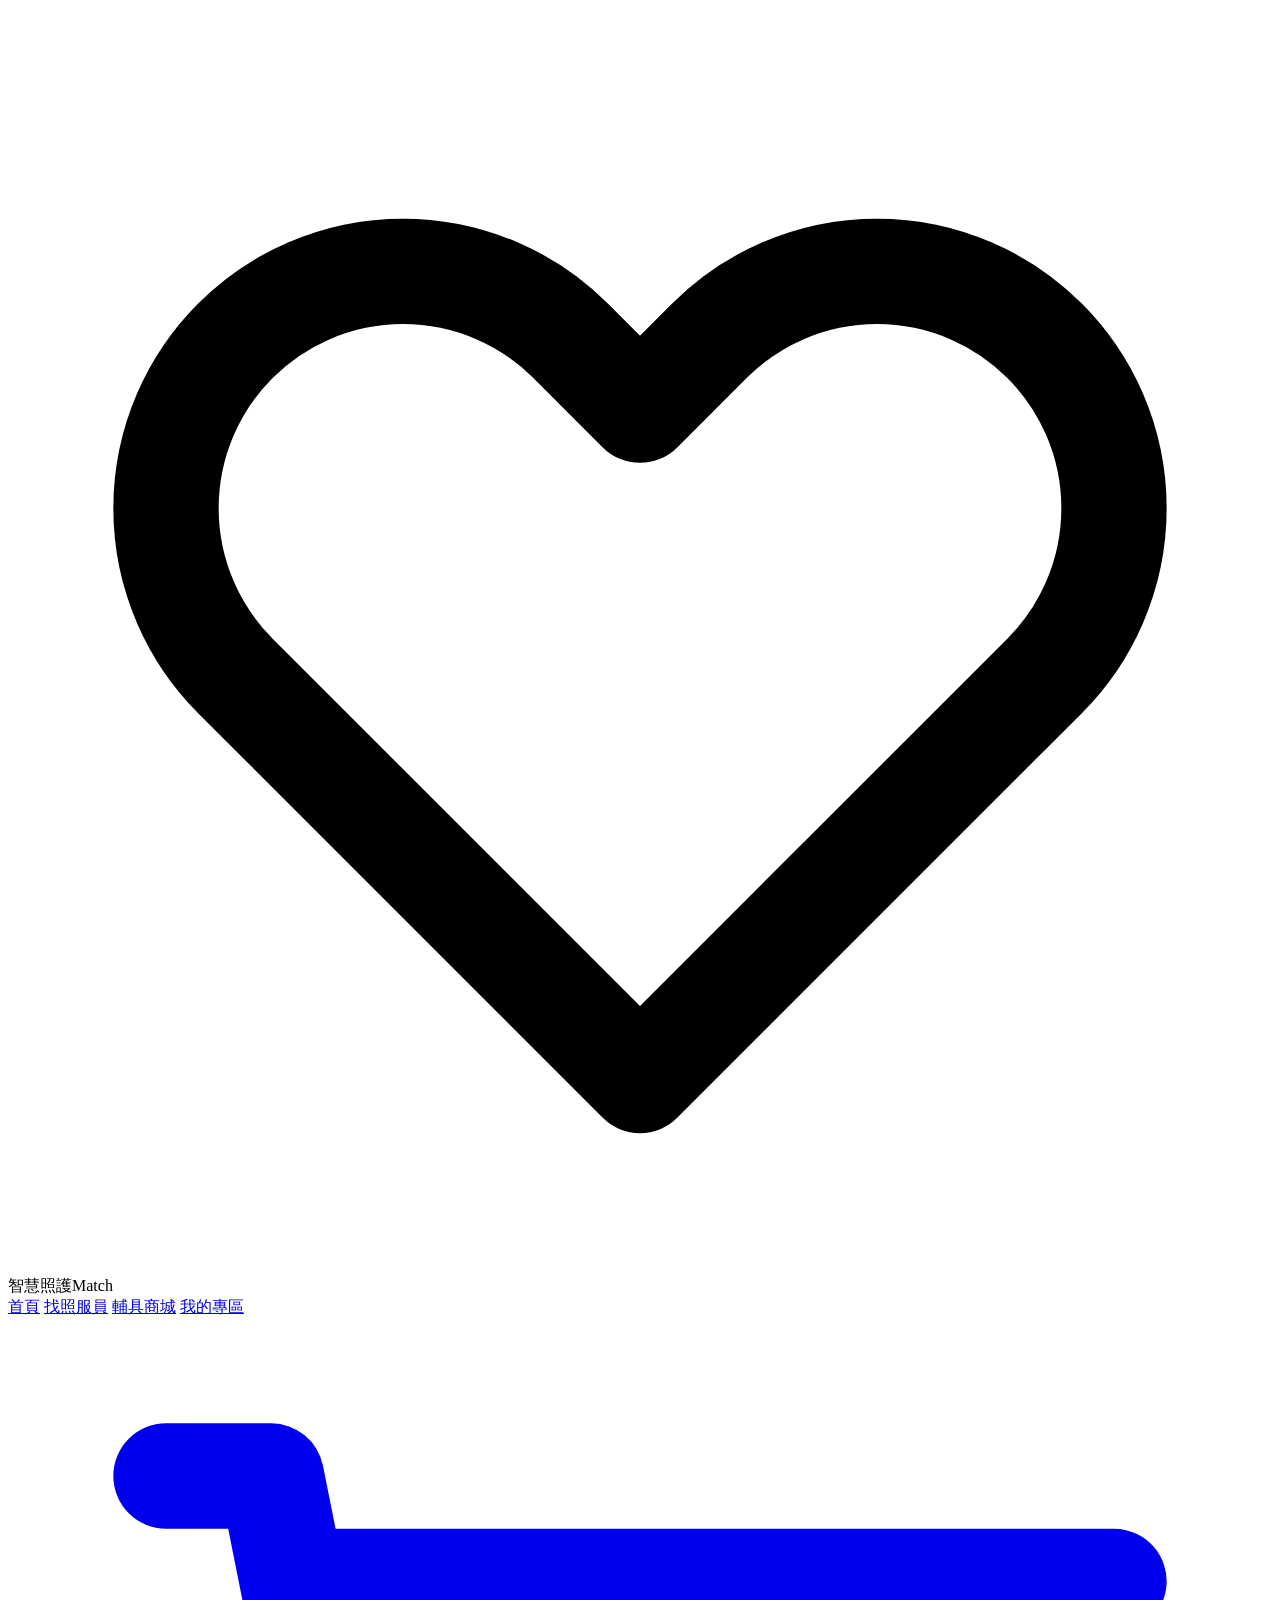
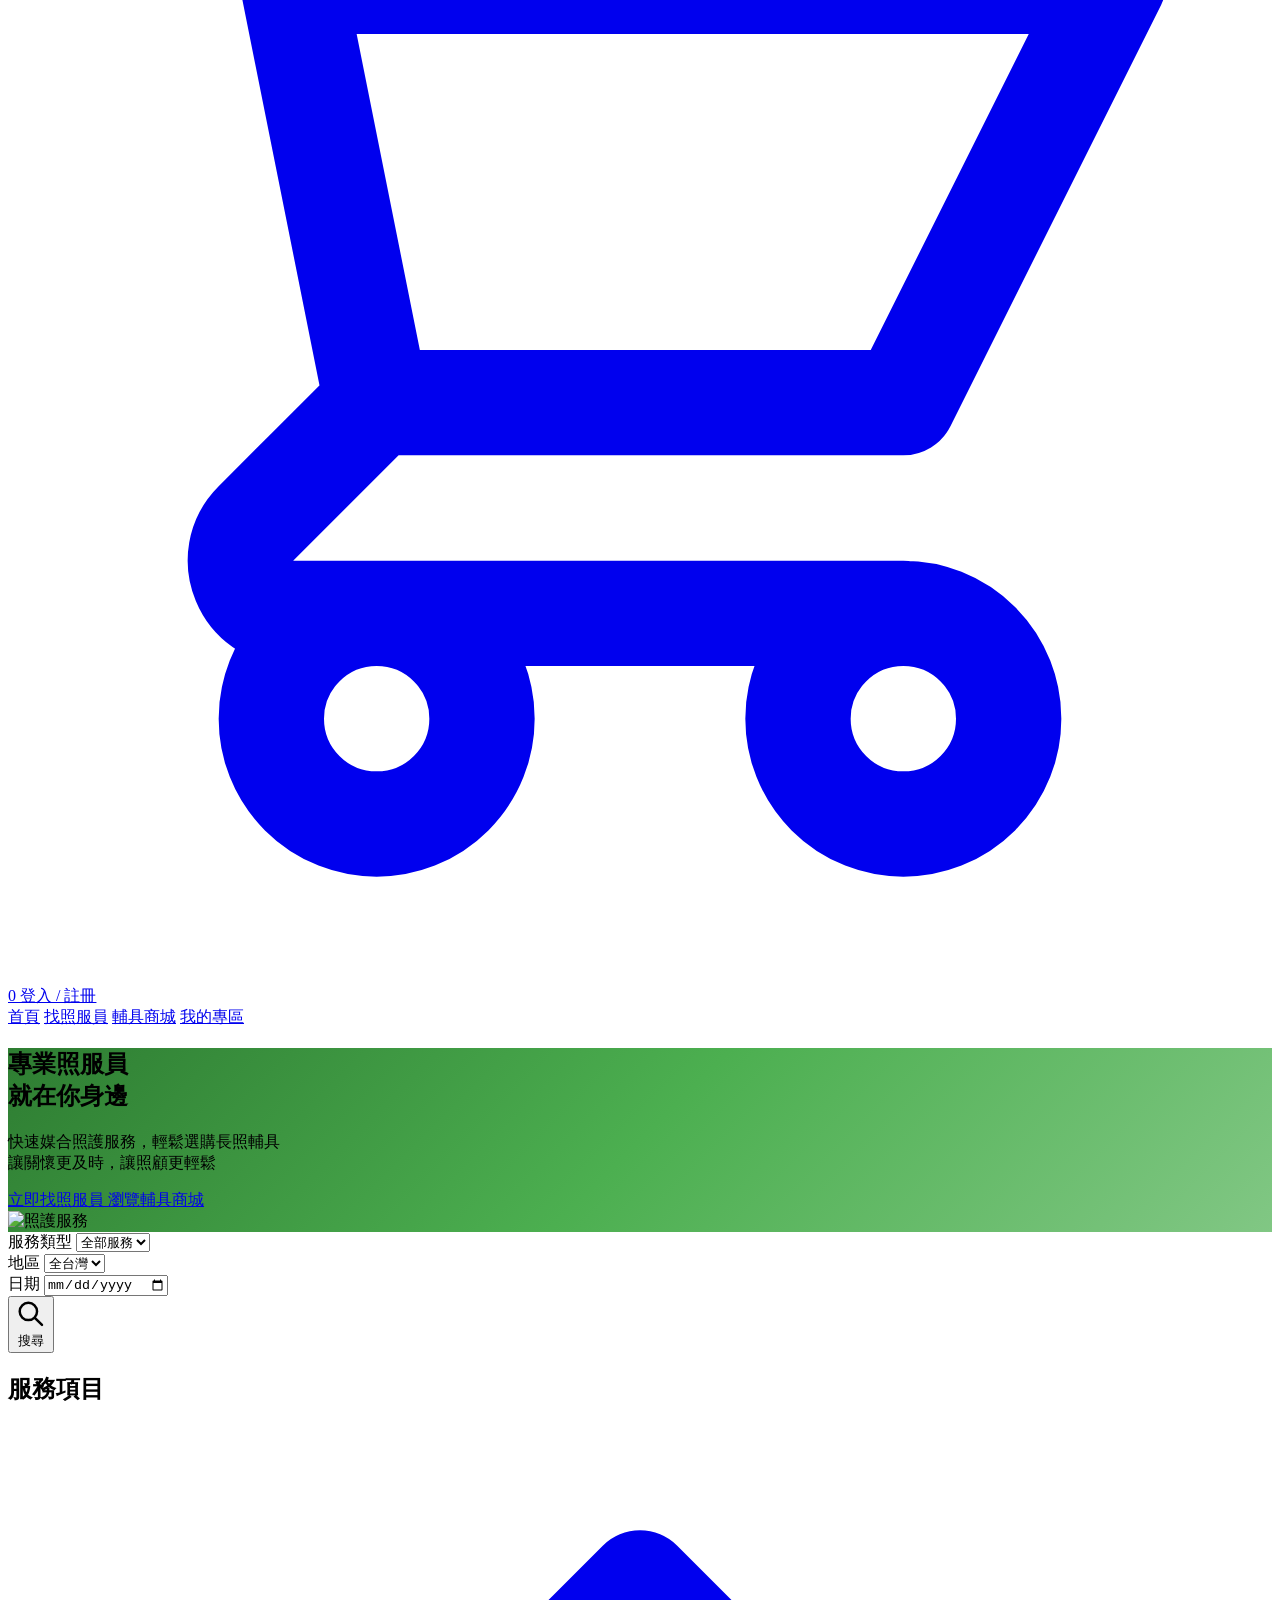
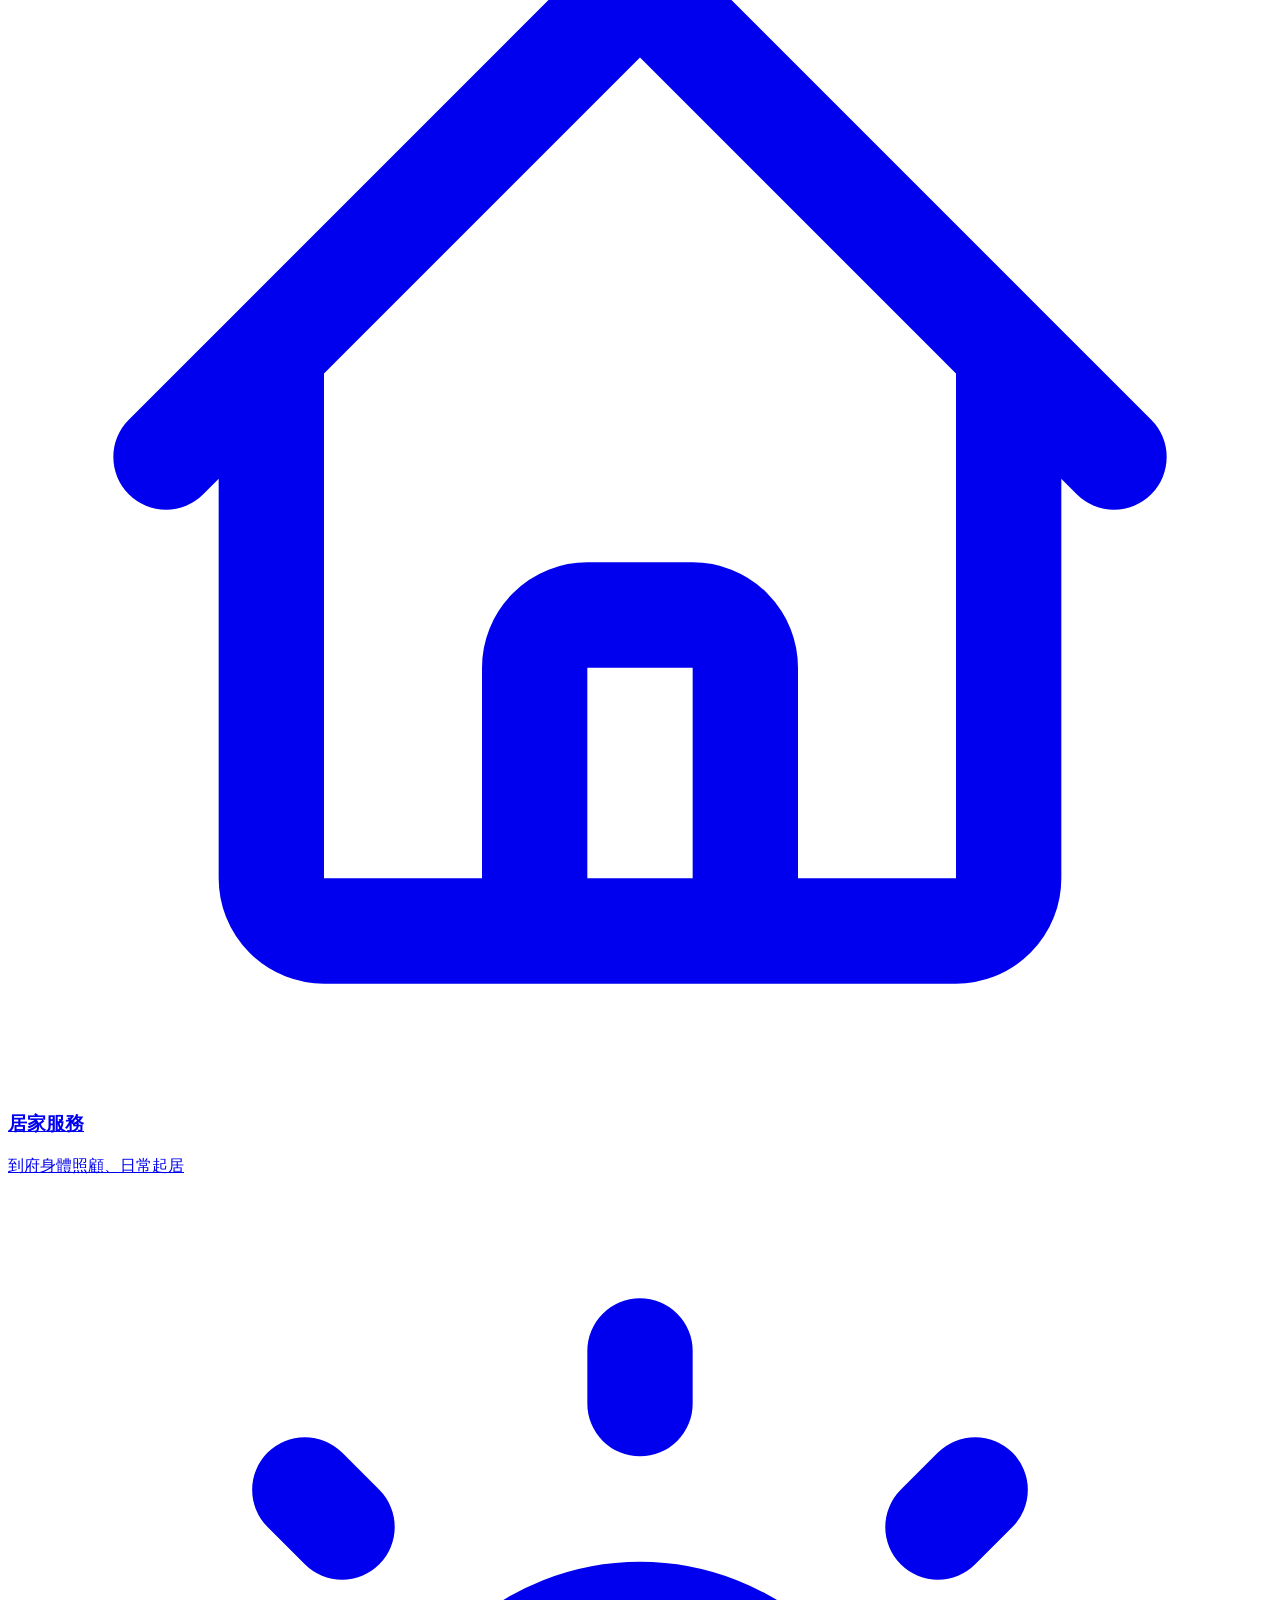
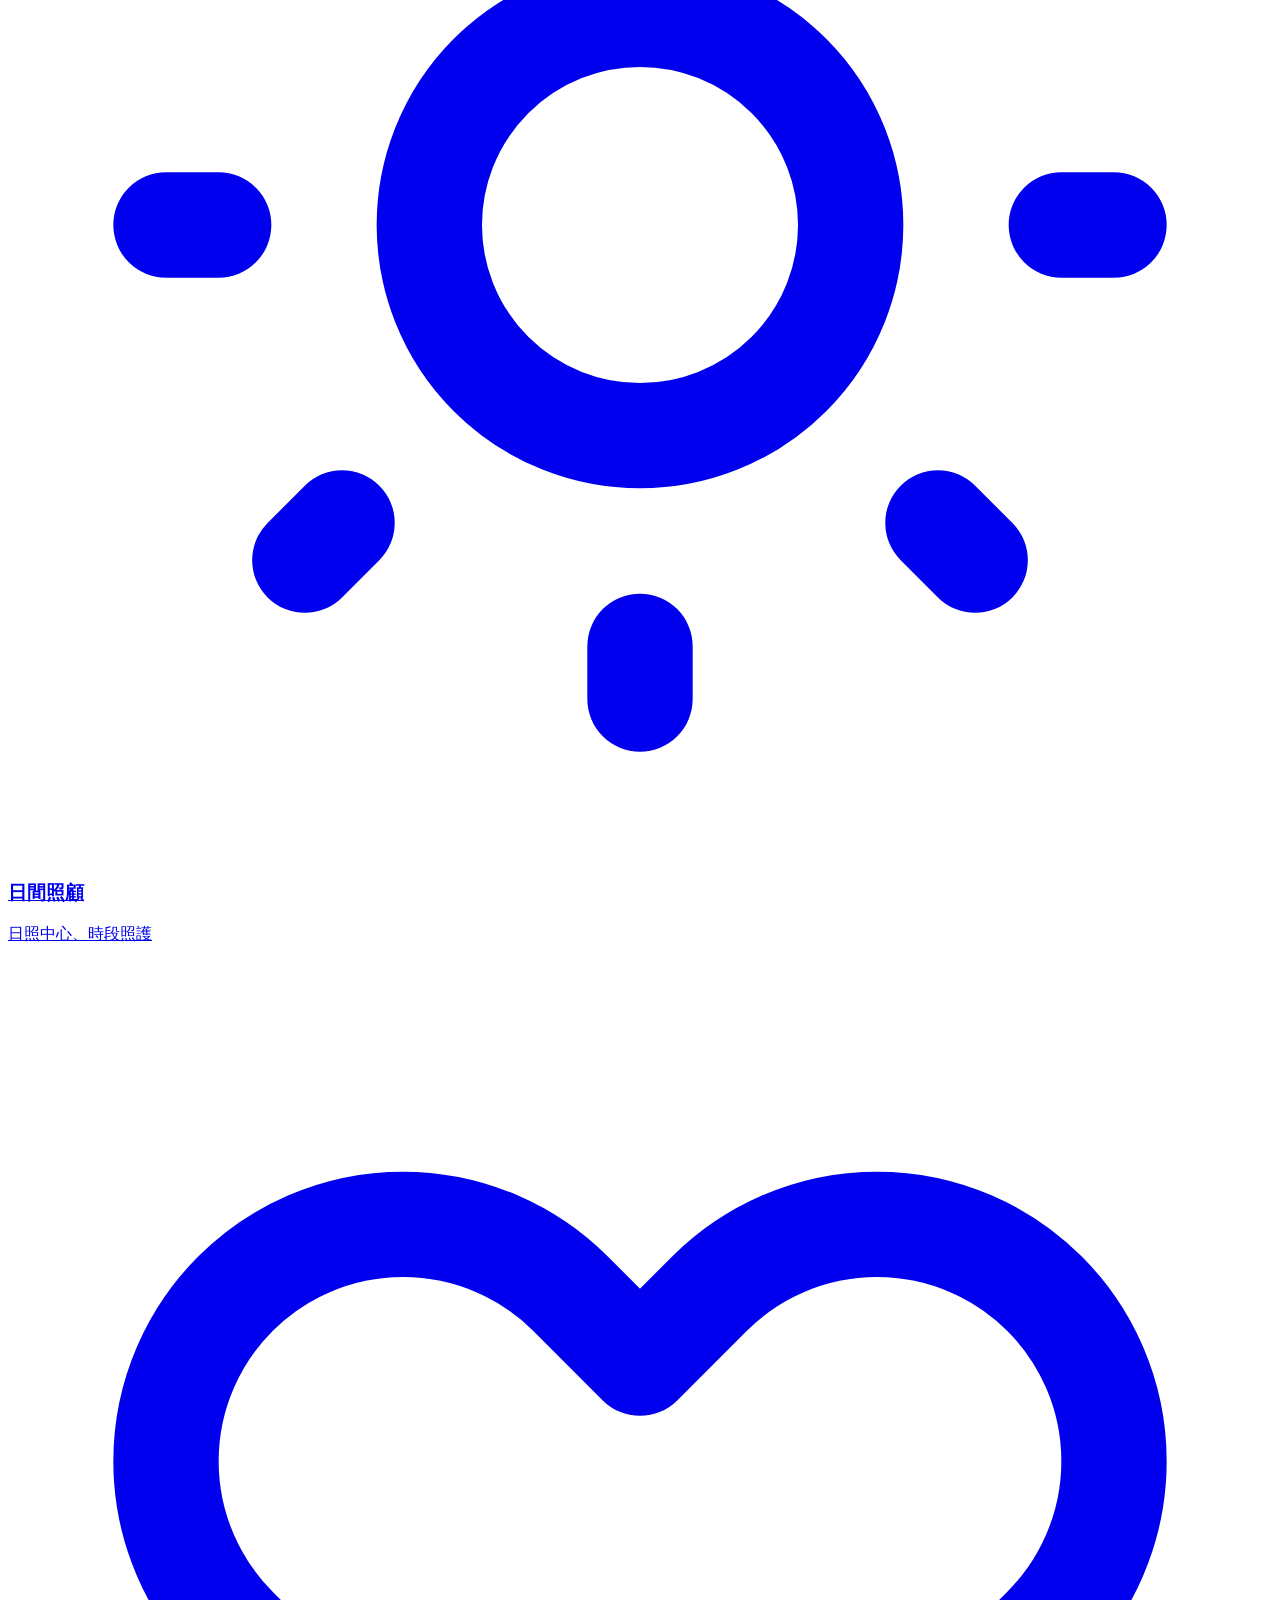
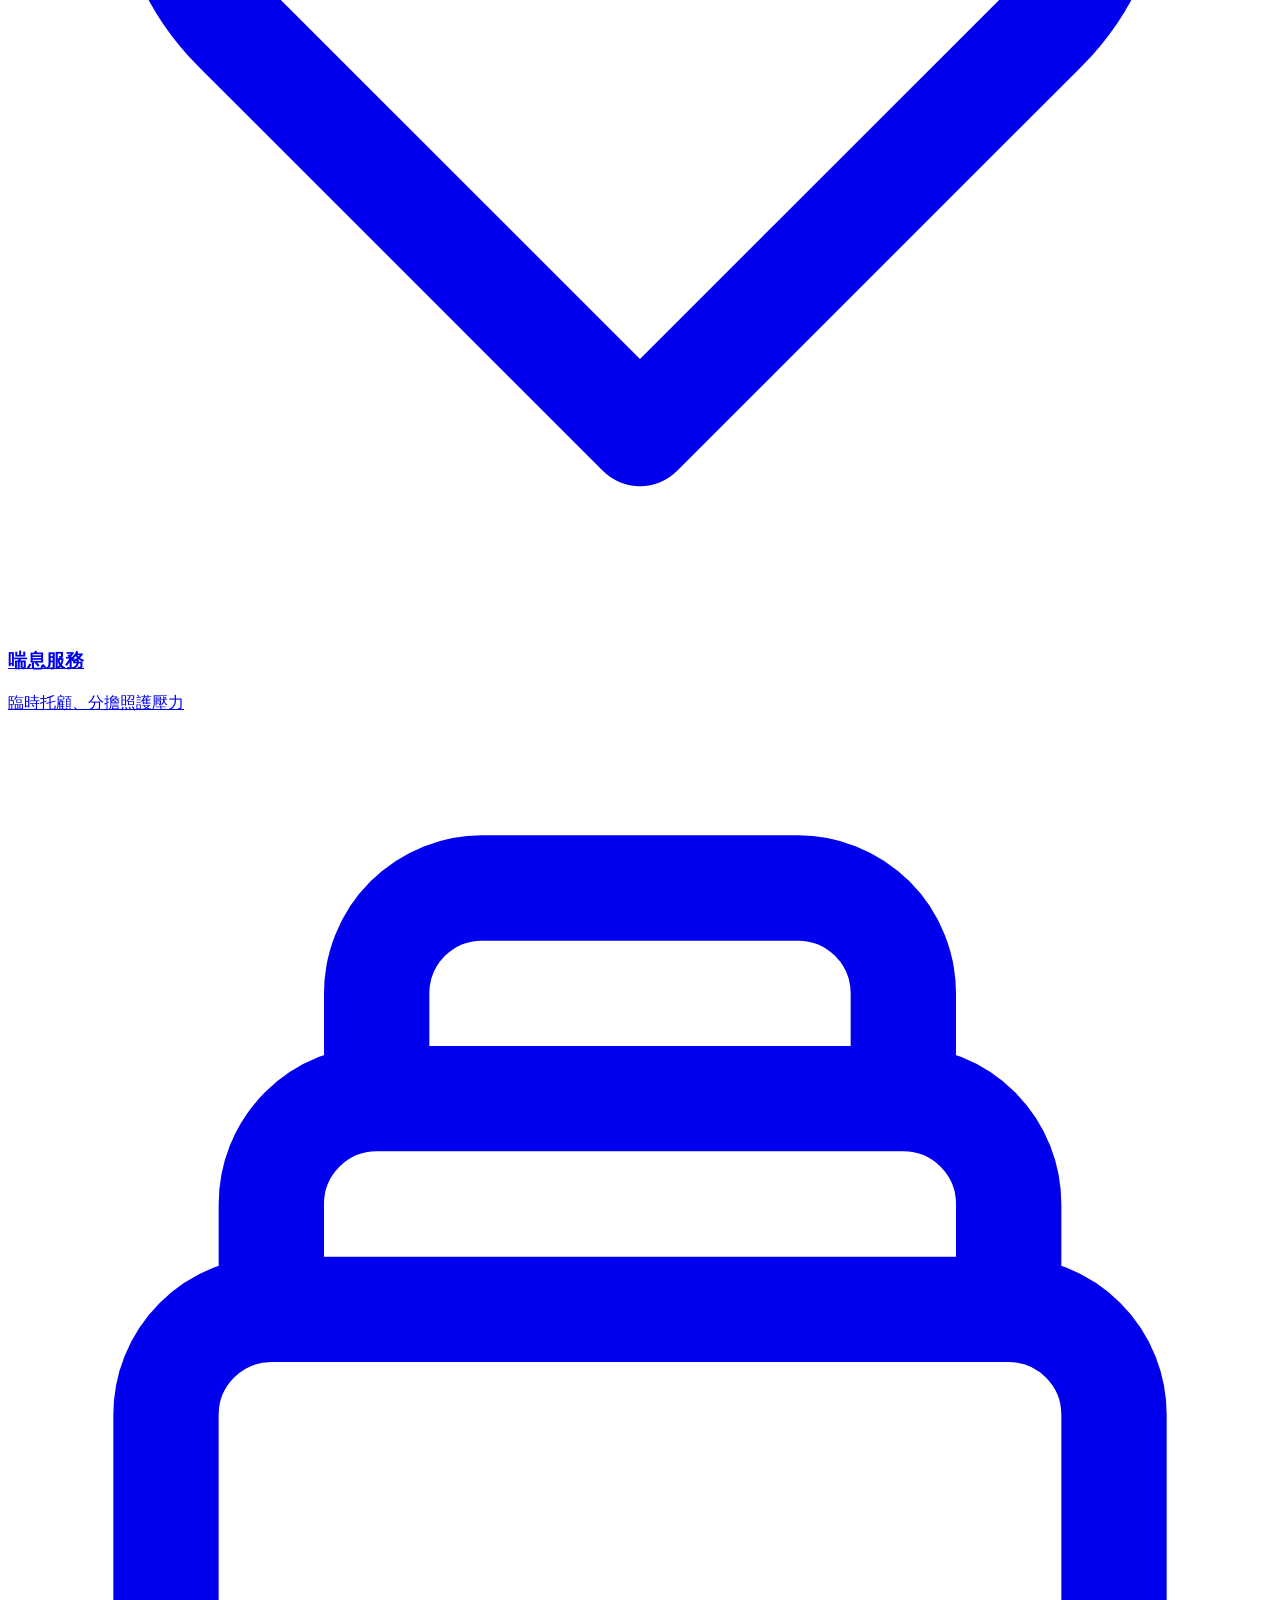
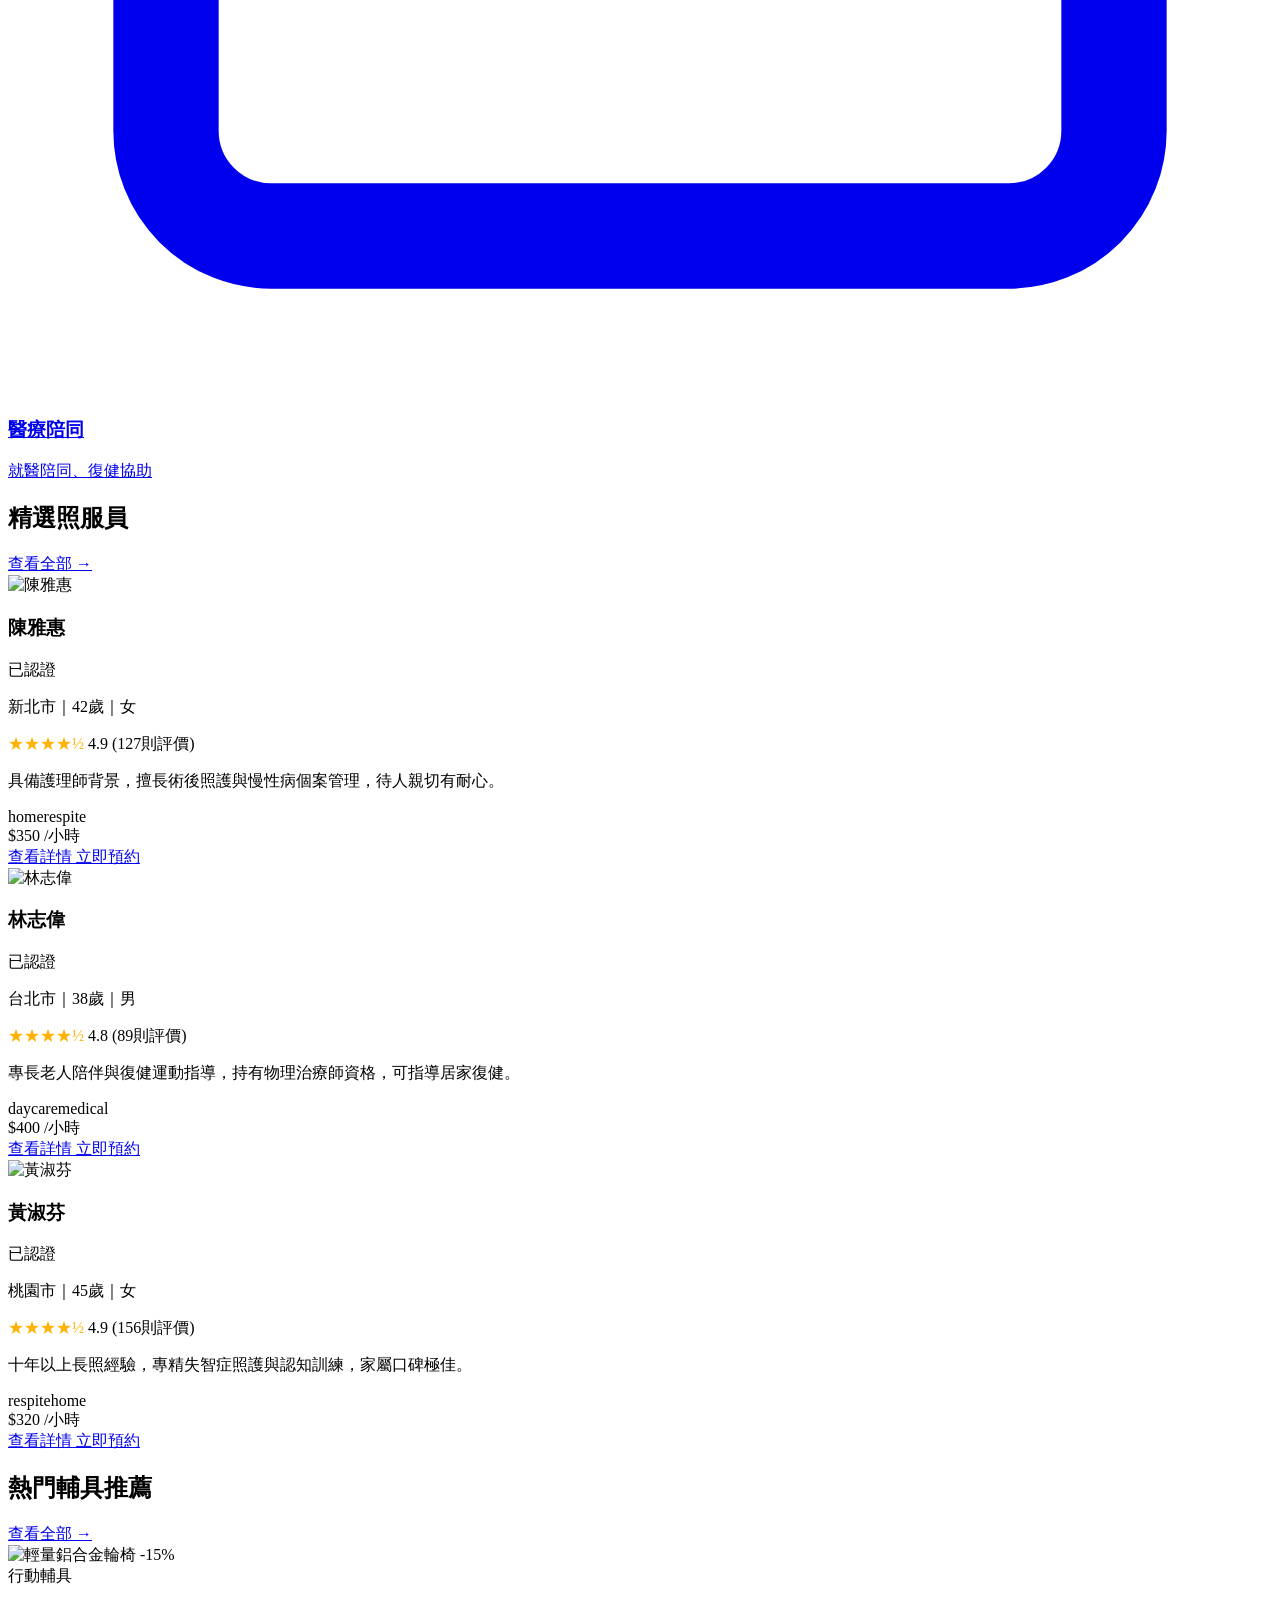
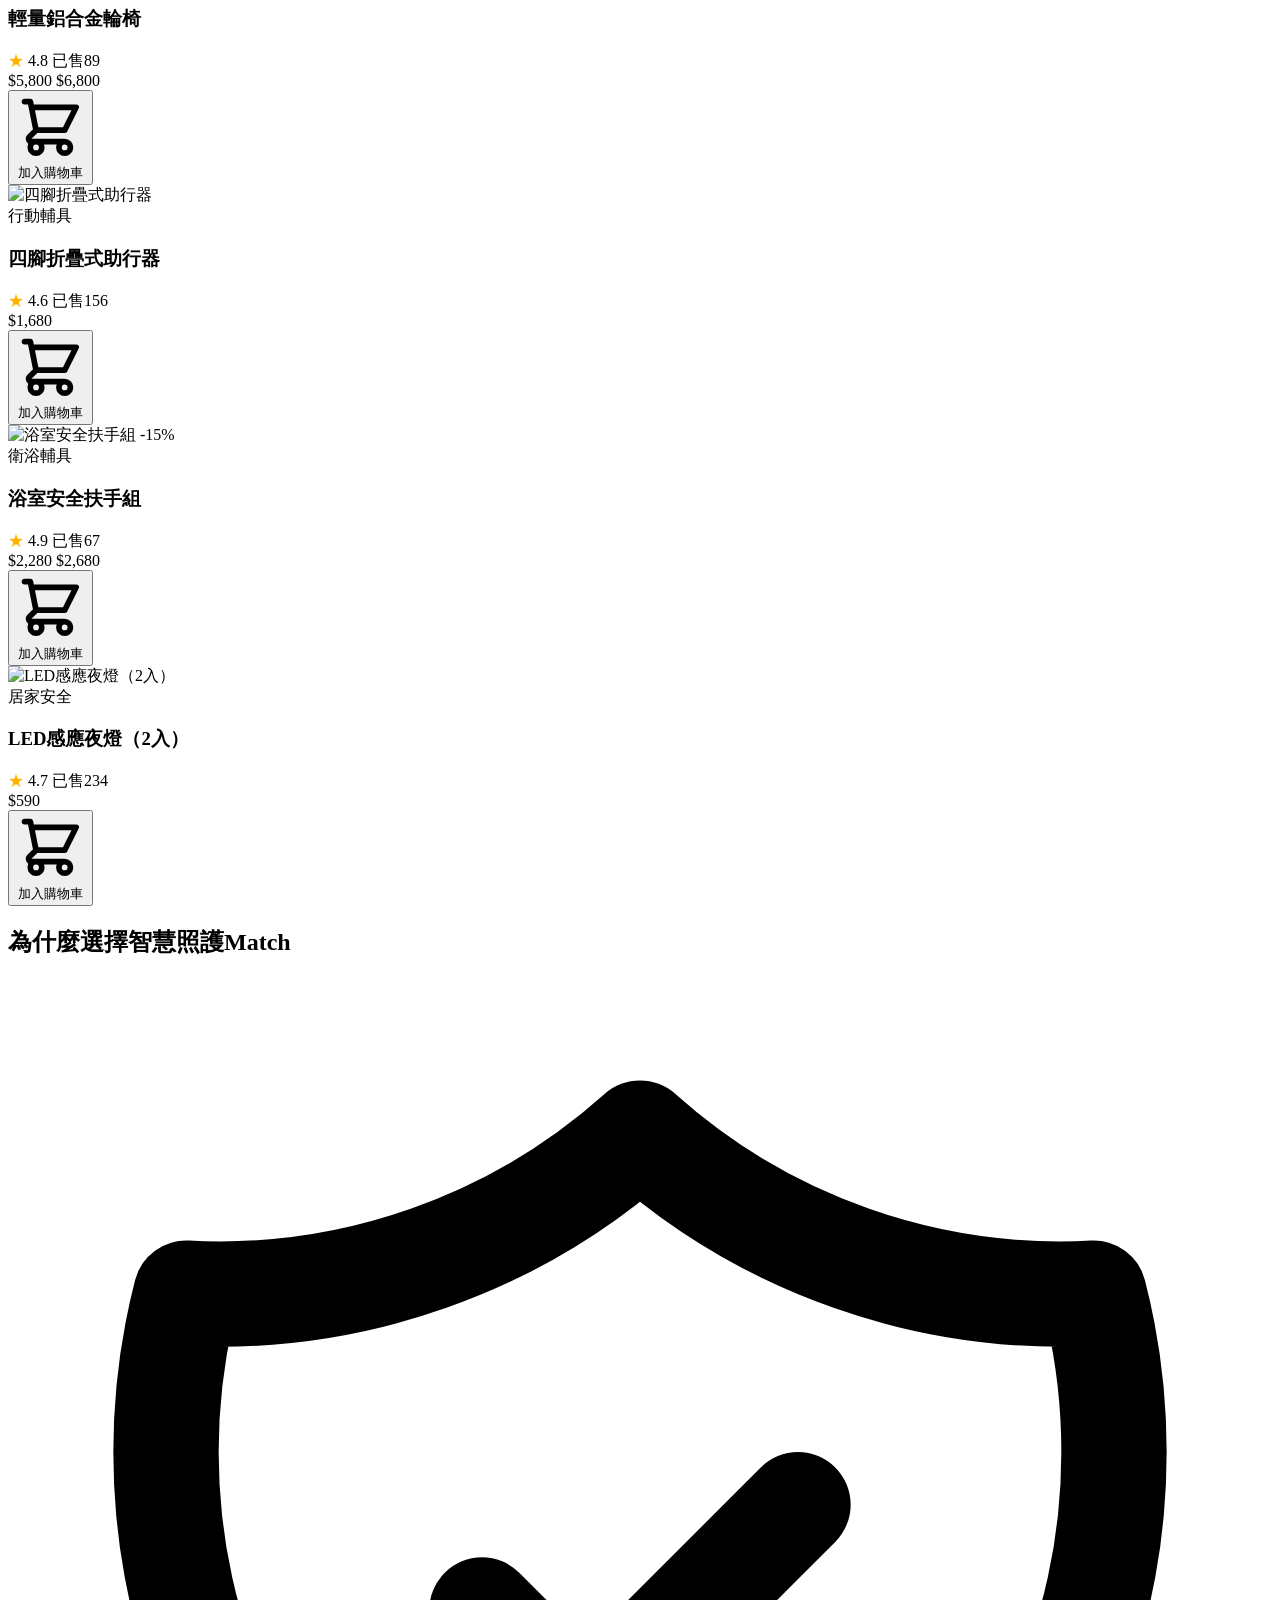
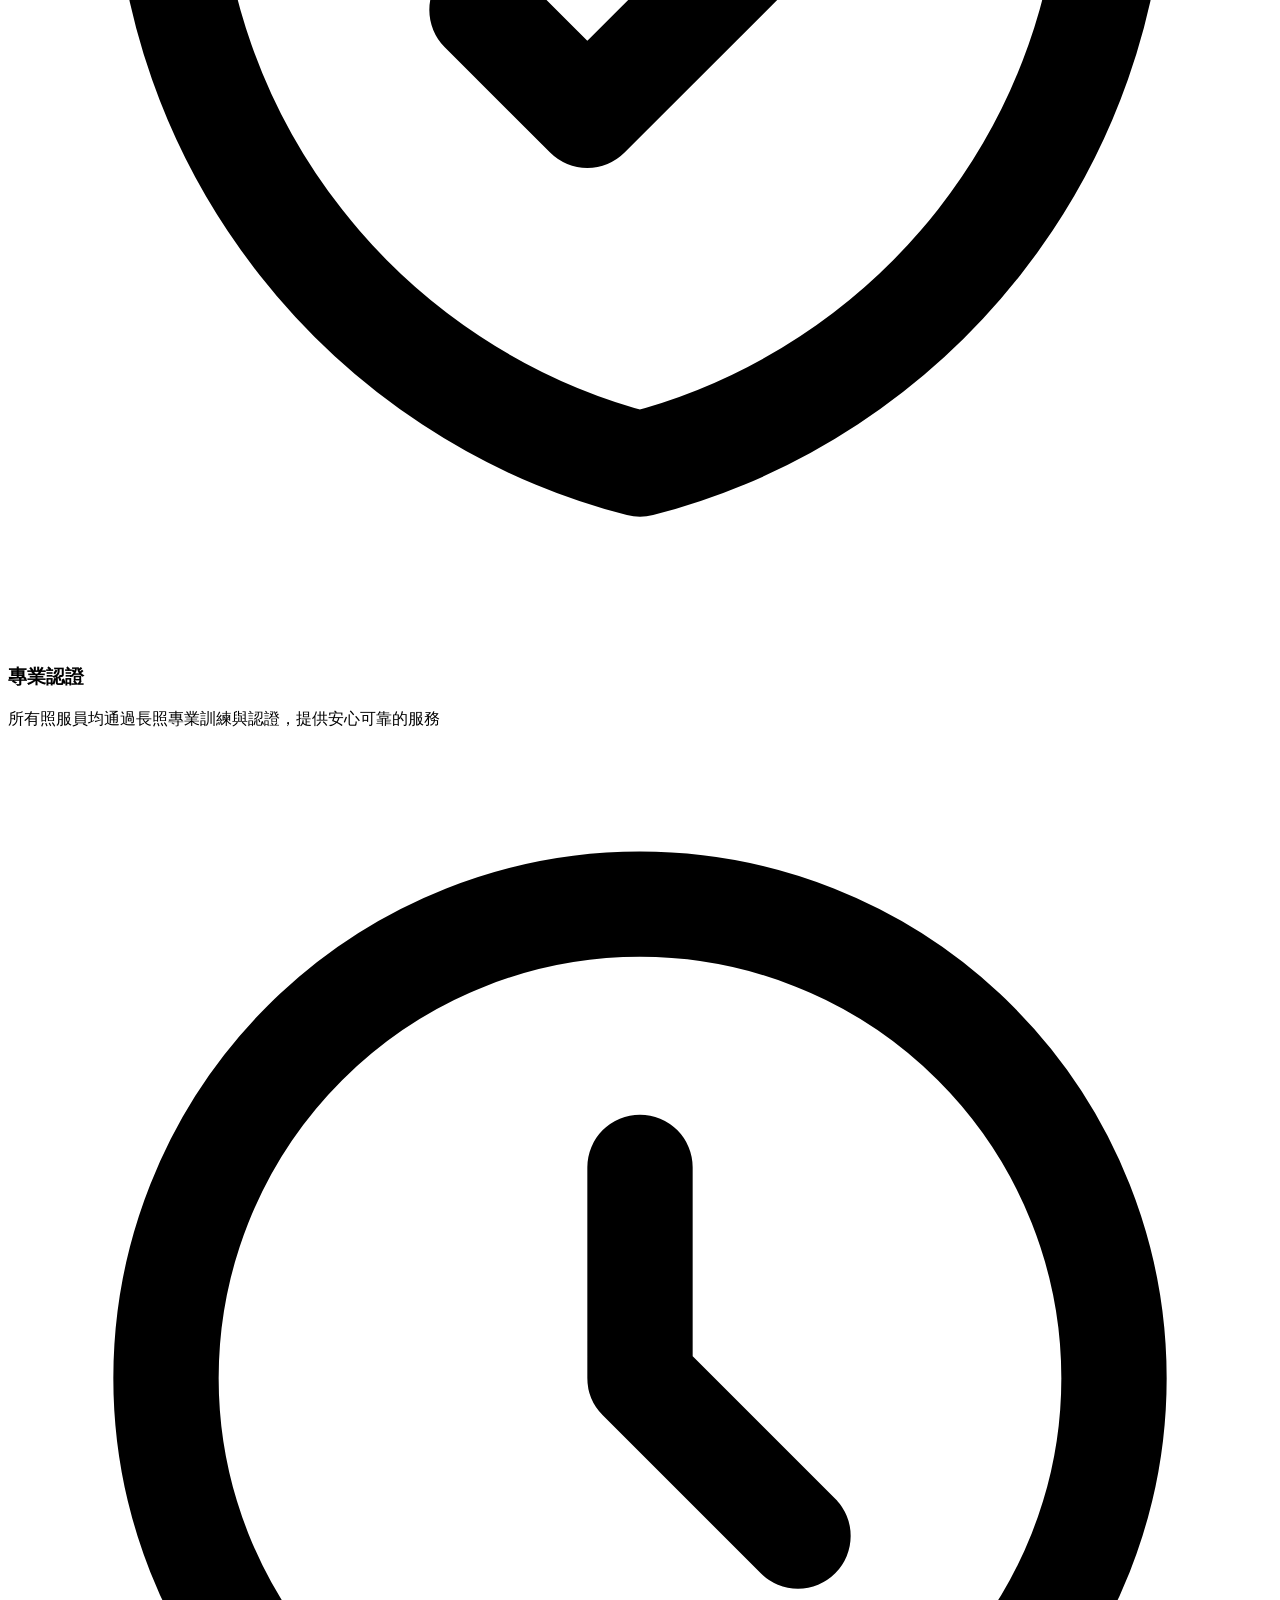
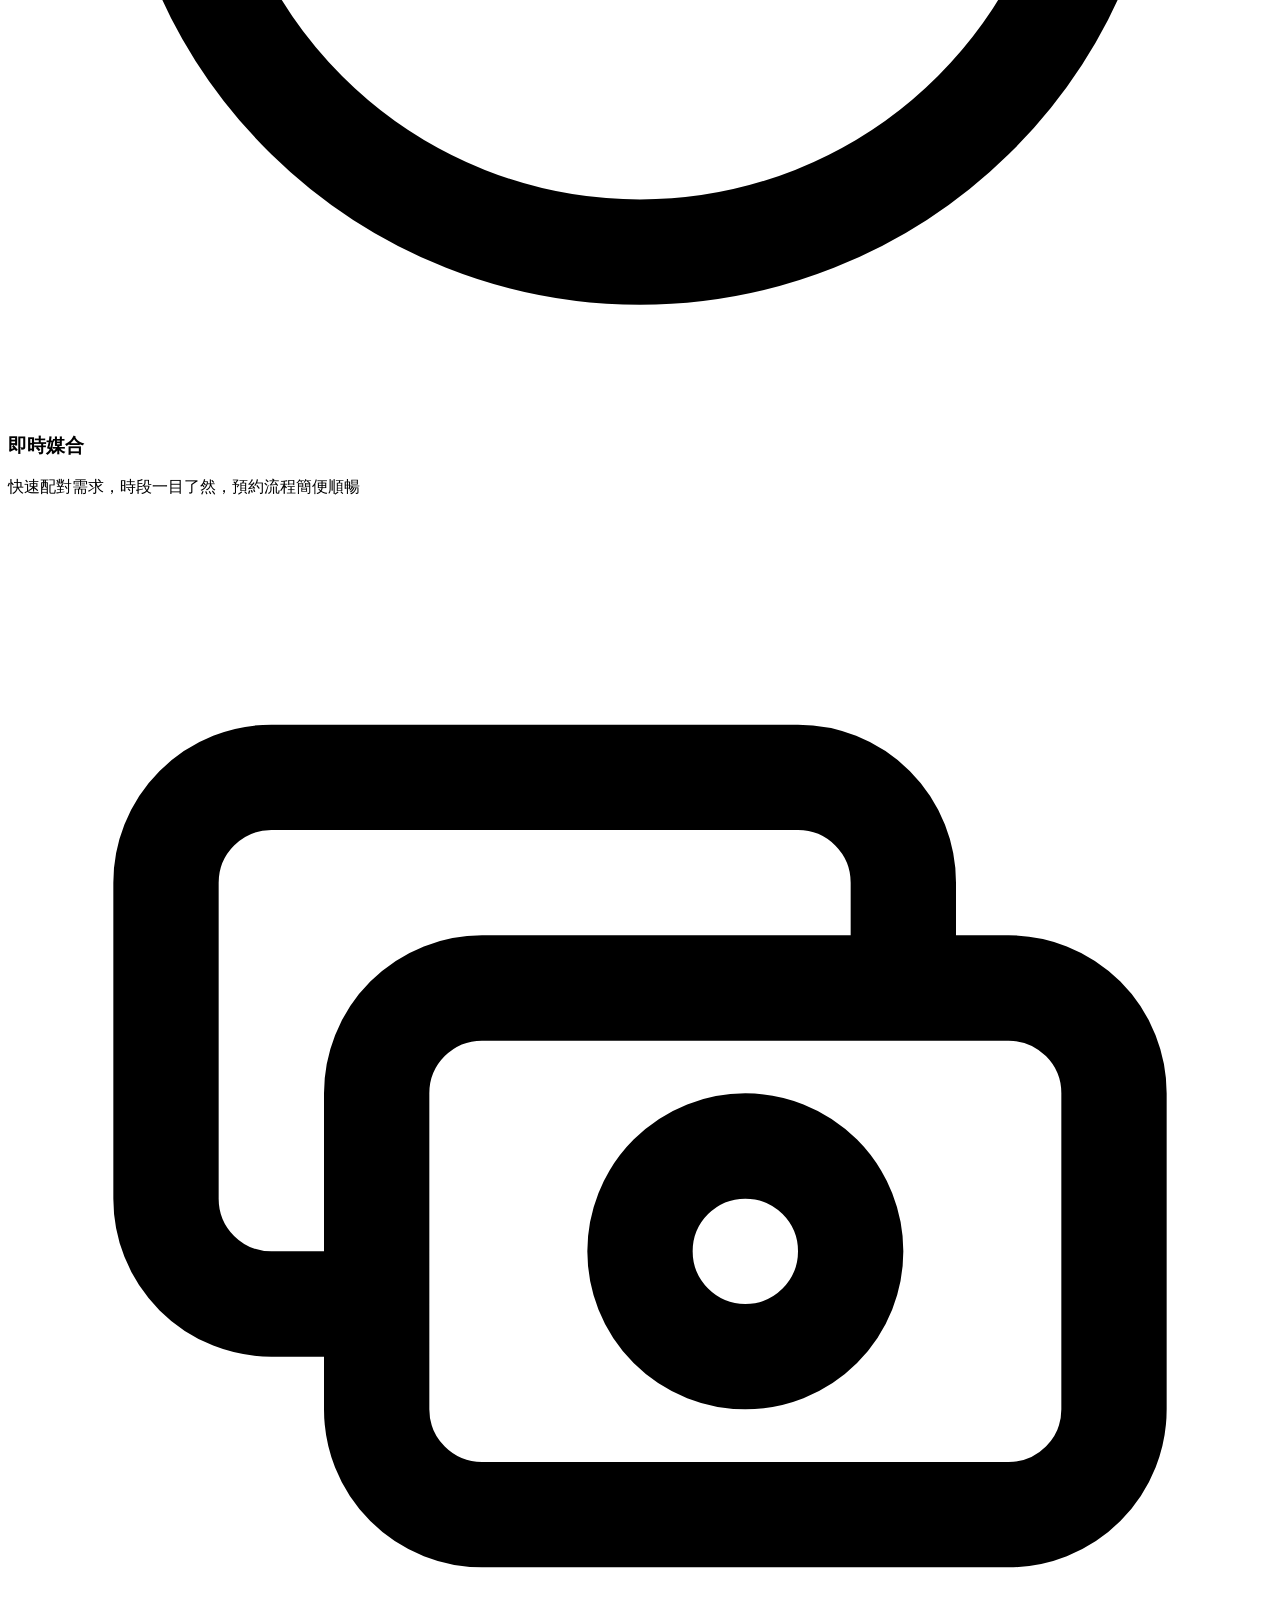
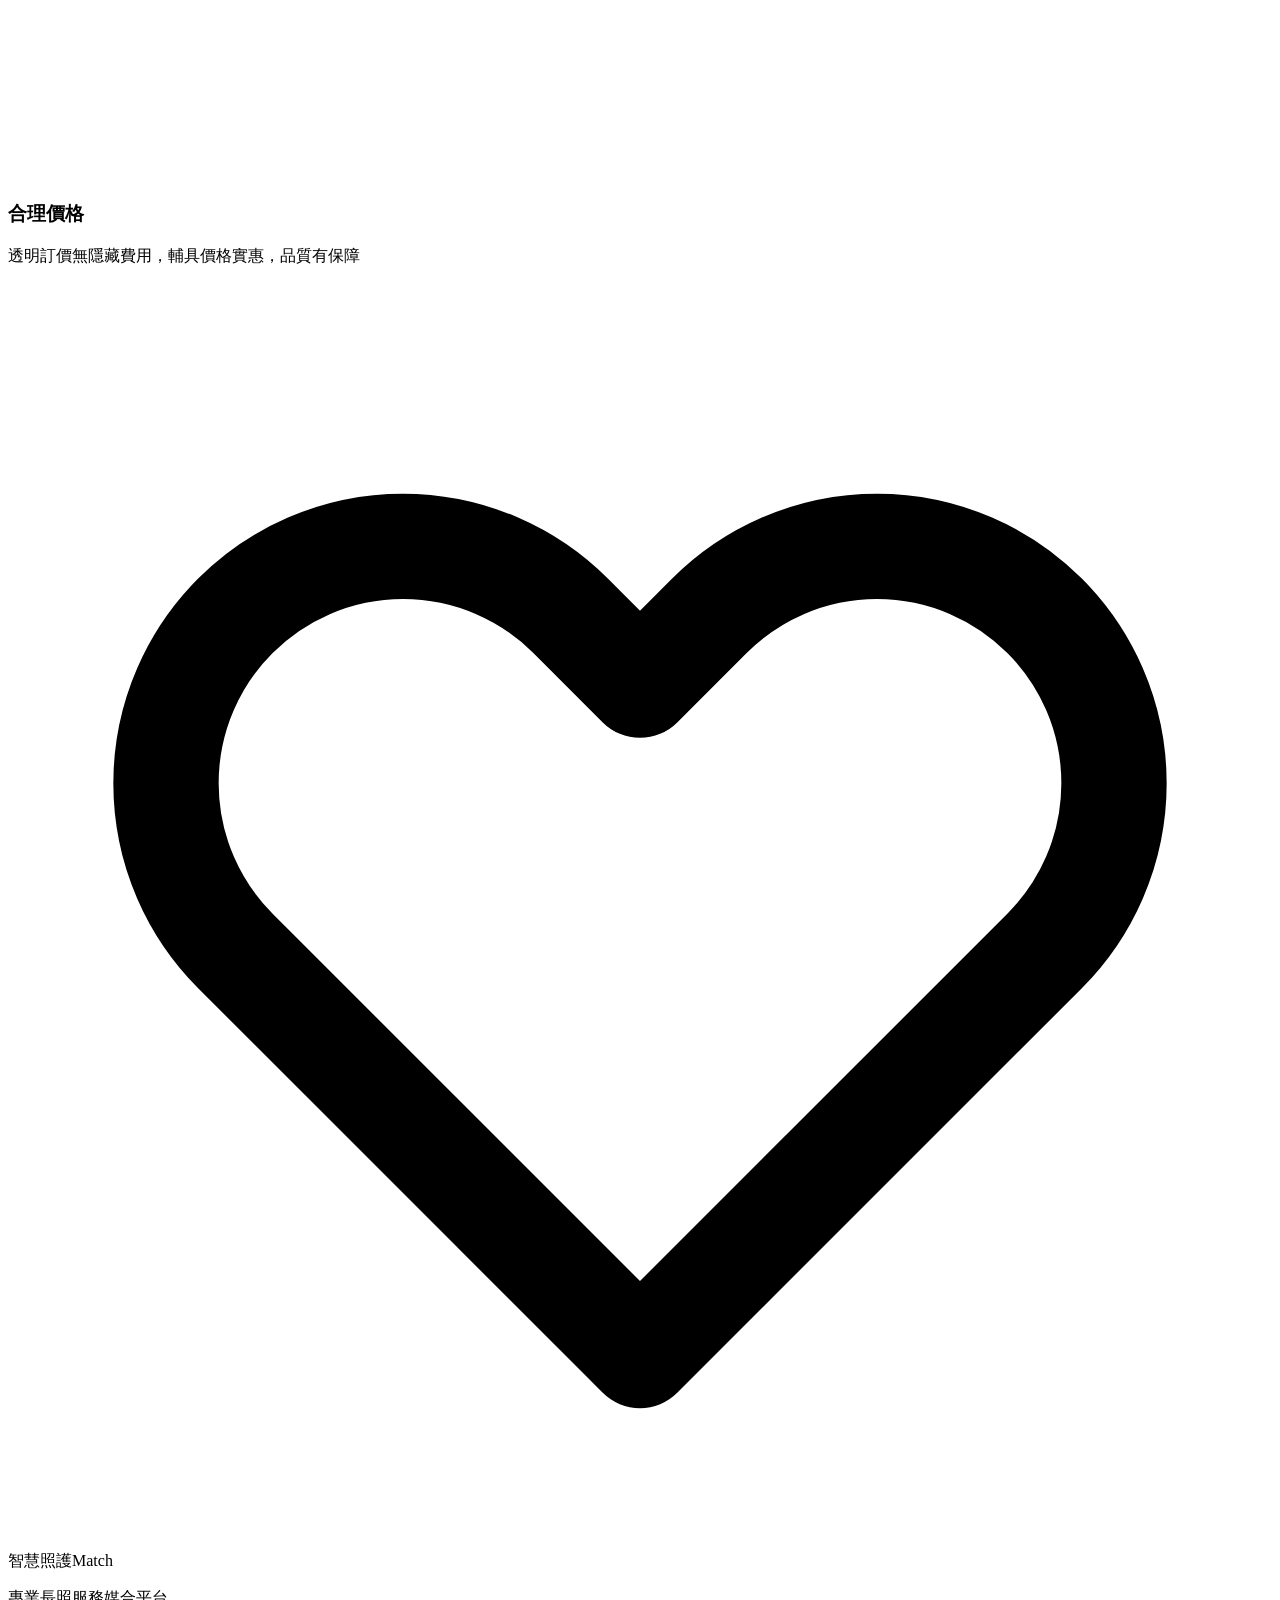
==== index.html @ b0f66fac "Initial commit: 智慧照護Match 長照服務媒合平台" ====
<!DOCTYPE html>
<html lang="zh-TW">
<head>
  <meta charset="UTF-8">
  <meta name="viewport" content="width=device-width, initial-scale=1.0">
  <title>智慧照護Match - 長照服務媒合平台</title>
  <script src="https://cdn.tailwindcss.com"></script>
  <link href="https://fonts.googleapis.com/css2?family=Noto+Sans+TC:wght@400;500;700&family=Roboto+Mono:wght@400;500&display=swap" rel="stylesheet">
  <link rel="stylesheet" href="https://unpkg.com/leaflet@1.9.4/dist/leaflet.css" />
  <script src="https://unpkg.com/leaflet@1.9.4/dist/leaflet.js"></script>
  <script>
    tailwind.config = {
      theme: {
        extend: {
          colors: {
            primary: '#2E7D32',
            secondary: '#FF8F00',
            accent: '#D81B60',
            info: '#1976D2',
            dark: '#212121',
            bgLight: '#FAFAFA'
          },
          fontFamily: {
            sans: ['Noto Sans TC', 'sans-serif'],
            mono: ['Roboto Mono', 'monospace']
          }
        }
      }
    }
  </script>
  <style>
    .hero-gradient { background: linear-gradient(135deg, #2E7D32 0%, #4CAF50 50%, #81C784 100%); }
    .card-hover { transition: all 0.3s ease; }
    .card-hover:hover { transform: translateY(-4px); box-shadow: 0 12px 24px rgba(0,0,0,0.15); }
    .badge { @apply inline-flex items-center px-2.5 py-0.5 rounded-full text-xs font-medium; }
    .btn-primary { @apply bg-primary text-white px-6 py-3 rounded-lg font-medium hover:bg-green-700 transition-colors; }
    .btn-secondary { @apply bg-secondary text-white px-6 py-3 rounded-lg font-medium hover:bg-orange-700 transition-colors; }
    .star-rating { color: #FFB300; }
    ::-webkit-scrollbar { width: 8px; }
    ::-webkit-scrollbar-track { background: #f1f1f1; }
    ::-webkit-scrollbar-thumb { background: #2E7D32; border-radius: 4px; }
  </style>
</head>
<body class="bg-bgLight font-sans text-dark">
  <!-- Navigation -->
  <nav class="bg-white shadow-sm sticky top-0 z-50">
    <div class="max-w-7xl mx-auto px-4">
      <div class="flex justify-between items-center h-16">
        <div class="flex items-center gap-2">
          <div class="w-10 h-10 bg-primary rounded-lg flex items-center justify-center">
            <svg class="w-6 h-6 text-white" fill="none" stroke="currentColor" viewBox="0 0 24 24">
              <path stroke-linecap="round" stroke-linejoin="round" stroke-width="2" d="M4.318 6.318a4.5 4.5 0 000 6.364L12 20.364l7.682-7.682a4.5 4.5 0 00-6.364-6.364L12 7.636l-1.318-1.318a4.5 4.5 0 00-6.364 0z"/>
            </svg>
          </div>
          <span class="text-xl font-bold text-primary">智慧照護Match</span>
        </div>
        <div class="hidden md:flex items-center gap-6">
          <a href="index.html" class="text-dark hover:text-primary font-medium">首頁</a>
          <a href="caregivers.html" class="text-dark hover:text-primary font-medium">找照服員</a>
          <a href="shop.html" class="text-dark hover:text-primary font-medium">輔具商城</a>
          <a href="dashboard.html" class="text-dark hover:text-primary font-medium">我的專區</a>
        </div>
        <div class="flex items-center gap-3">
          <a href="cart.html" class="relative p-2 text-dark hover:text-primary">
            <svg class="w-6 h-6" fill="none" stroke="currentColor" viewBox="0 0 24 24">
              <path stroke-linecap="round" stroke-linejoin="round" stroke-width="2" d="M3 3h2l.4 2M7 13h10l4-8H5.4M7 13L5.4 5M7 13l-2.293 2.293c-.63.63-.184 1.707.707 1.707H17m0 0a2 2 0 100 4 2 2 0 000-4zm-8 2a2 2 0 11-4 0 2 2 0 014 0z"/>
            </svg>
            <span id="cartCount" class="absolute -top-1 -right-1 bg-accent text-white text-xs w-5 h-5 rounded-full flex items-center justify-center hidden">0</span>
          </a>
          <a href="login.html" class="btn-primary text-sm">登入 / 註冊</a>
        </div>
      </div>
    </div>
  </nav>

  <!-- Mobile Menu -->
  <div class="md:hidden bg-white border-t px-4 py-3">
    <div class="flex gap-4 overflow-x-auto">
      <a href="index.html" class="text-primary font-medium whitespace-nowrap">首頁</a>
      <a href="caregivers.html" class="text-dark hover:text-primary whitespace-nowrap">找照服員</a>
      <a href="shop.html" class="text-dark hover:text-primary whitespace-nowrap">輔具商城</a>
      <a href="dashboard.html" class="text-dark hover:text-primary whitespace-nowrap">我的專區</a>
    </div>
  </div>

  <!-- Hero Section -->
  <section class="hero-gradient text-white py-16 md:py-24">
    <div class="max-w-7xl mx-auto px-4">
      <div class="grid md:grid-cols-2 gap-8 items-center">
        <div>
          <h1 class="text-3xl md:text-5xl font-bold mb-4 leading-tight">
            專業照服員<br>就在你身邊
          </h1>
          <p class="text-lg md:text-xl opacity-90 mb-8">
            快速媒合照護服務，輕鬆選購長照輔具<br>
            讓關懷更及時，讓照顧更輕鬆
          </p>
          <div class="flex flex-col sm:flex-row gap-4">
            <a href="caregivers.html" class="bg-white text-primary px-8 py-3 rounded-lg font-bold text-center hover:bg-gray-100 transition-colors">
              立即找照服員
            </a>
            <a href="shop.html" class="border-2 border-white text-white px-8 py-3 rounded-lg font-bold text-center hover:bg-white/10 transition-colors">
              瀏覽輔具商城
            </a>
          </div>
        </div>
        <div class="hidden md:block">
          <img src="https://images.unsplash.com/photo-1576091160550-2173dba999ef?w=600&h=400&fit=crop" alt="照護服務" class="rounded-2xl shadow-2xl">
        </div>
      </div>
    </div>
  </section>

  <!-- Search Section -->
  <section class="py-8 -mt-8">
    <div class="max-w-5xl mx-auto px-4">
      <div class="bg-white rounded-xl shadow-lg p-6">
        <div class="grid md:grid-cols-4 gap-4">
          <div>
            <label class="block text-sm font-medium text-gray-600 mb-1">服務類型</label>
            <select id="serviceType" class="w-full border border-gray-300 rounded-lg px-4 py-2.5 focus:ring-2 focus:ring-primary focus:border-primary">
              <option value="">全部服務</option>
              <option value="home">居家服務</option>
              <option value="daycare">日間照顧</option>
              <option value="respite">喘息服務</option>
              <option value="medical">醫療陪同</option>
            </select>
          </div>
          <div>
            <label class="block text-sm font-medium text-gray-600 mb-1">地區</label>
            <select id="region" class="w-full border border-gray-300 rounded-lg px-4 py-2.5 focus:ring-2 focus:ring-primary focus:border-primary">
              <option value="">全台灣</option>
              <option value="taipei">台北市</option>
              <option value="newtaipei">新北市</option>
              <option value="taoyuan">桃園市</option>
              <option value="taichung">台中市</option>
              <option value="kaohsiung">高雄市</option>
            </select>
          </div>
          <div>
            <label class="block text-sm font-medium text-gray-600 mb-1">日期</label>
            <input type="date" id="searchDate" class="w-full border border-gray-300 rounded-lg px-4 py-2.5 focus:ring-2 focus:ring-primary focus:border-primary">
          </div>
          <div class="flex items-end">
            <button onclick="searchCaregivers()" class="w-full btn-primary flex items-center justify-center gap-2">
              <svg class="w-5 h-5" fill="none" stroke="currentColor" viewBox="0 0 24 24">
                <path stroke-linecap="round" stroke-linejoin="round" stroke-width="2" d="M21 21l-6-6m2-5a7 7 0 11-14 0 7 7 0 0114 0z"/>
              </svg>
              搜尋
            </button>
          </div>
        </div>
      </div>
    </div>
  </section>

  <!-- Service Categories -->
  <section class="py-12">
    <div class="max-w-7xl mx-auto px-4">
      <h2 class="text-2xl font-bold mb-8 text-center">服務項目</h2>
      <div class="grid grid-cols-2 md:grid-cols-4 gap-6">
        <a href="caregivers.html?type=home" class="bg-white rounded-xl p-6 text-center card-hover shadow-sm">
          <div class="w-16 h-16 bg-green-100 rounded-full flex items-center justify-center mx-auto mb-4">
            <svg class="w-8 h-8 text-primary" fill="none" stroke="currentColor" viewBox="0 0 24 24">
              <path stroke-linecap="round" stroke-linejoin="round" stroke-width="2" d="M3 12l2-2m0 0l7-7 7 7M5 10v10a1 1 0 001 1h3m10-11l2 2m-2-2v10a1 1 0 01-1 1h-3m-6 0a1 1 0 001-1v-4a1 1 0 011-1h2a1 1 0 011 1v4a1 1 0 001 1m-6 0h6"/>
            </svg>
          </div>
          <h3 class="font-bold text-lg mb-1">居家服務</h3>
          <p class="text-sm text-gray-500">到府身體照顧、日常起居</p>
        </a>
        <a href="caregivers.html?type=daycare" class="bg-white rounded-xl p-6 text-center card-hover shadow-sm">
          <div class="w-16 h-16 bg-orange-100 rounded-full flex items-center justify-center mx-auto mb-4">
            <svg class="w-8 h-8 text-secondary" fill="none" stroke="currentColor" viewBox="0 0 24 24">
              <path stroke-linecap="round" stroke-linejoin="round" stroke-width="2" d="M12 3v1m0 16v1m9-9h-1M4 12H3m15.364 6.364l-.707-.707M6.343 6.343l-.707-.707m12.728 0l-.707.707M6.343 17.657l-.707.707M16 12a4 4 0 11-8 0 4 4 0 018 0z"/>
            </svg>
          </div>
          <h3 class="font-bold text-lg mb-1">日間照顧</h3>
          <p class="text-sm text-gray-500">日照中心、時段照護</p>
        </a>
        <a href="caregivers.html?type=respite" class="bg-white rounded-xl p-6 text-center card-hover shadow-sm">
          <div class="w-16 h-16 bg-blue-100 rounded-full flex items-center justify-center mx-auto mb-4">
            <svg class="w-8 h-8 text-info" fill="none" stroke="currentColor" viewBox="0 0 24 24">
              <path stroke-linecap="round" stroke-linejoin="round" stroke-width="2" d="M4.318 6.318a4.5 4.5 0 000 6.364L12 20.364l7.682-7.682a4.5 4.5 0 00-6.364-6.364L12 7.636l-1.318-1.318a4.5 4.5 0 00-6.364 0z"/>
            </svg>
          </div>
          <h3 class="font-bold text-lg mb-1">喘息服務</h3>
          <p class="text-sm text-gray-500">臨時托顧、分擔照護壓力</p>
        </a>
        <a href="caregivers.html?type=medical" class="bg-white rounded-xl p-6 text-center card-hover shadow-sm">
          <div class="w-16 h-16 bg-red-100 rounded-full flex items-center justify-center mx-auto mb-4">
            <svg class="w-8 h-8 text-accent" fill="none" stroke="currentColor" viewBox="0 0 24 24">
              <path stroke-linecap="round" stroke-linejoin="round" stroke-width="2" d="M19 11H5m14 0a2 2 0 012 2v6a2 2 0 01-2 2H5a2 2 0 01-2-2v-6a2 2 0 012-2m14 0V9a2 2 0 00-2-2M5 11V9a2 2 0 012-2m0 0V5a2 2 0 012-2h6a2 2 0 012 2v2M7 7h10"/>
            </svg>
          </div>
          <h3 class="font-bold text-lg mb-1">醫療陪同</h3>
          <p class="text-sm text-gray-500">就醫陪同、復健協助</p>
        </a>
      </div>
    </div>
  </section>

  <!-- Featured Caregivers -->
  <section class="py-12 bg-white">
    <div class="max-w-7xl mx-auto px-4">
      <div class="flex justify-between items-center mb-8">
        <h2 class="text-2xl font-bold">精選照服員</h2>
        <a href="caregivers.html" class="text-primary font-medium hover:underline">查看全部 →</a>
      </div>
      <div class="grid md:grid-cols-3 gap-6" id="featuredCaregivers">
        <!-- 動態載入 -->
      </div>
    </div>
  </section>

  <!-- Featured Products -->
  <section class="py-12">
    <div class="max-w-7xl mx-auto px-4">
      <div class="flex justify-between items-center mb-8">
        <h2 class="text-2xl font-bold">熱門輔具推薦</h2>
        <a href="shop.html" class="text-primary font-medium hover:underline">查看全部 →</a>
      </div>
      <div class="grid md:grid-cols-4 gap-6" id="featuredProducts">
        <!-- 動態載入 -->
      </div>
    </div>
  </section>

  <!-- Platform Features -->
  <section class="py-16 bg-gray-50">
    <div class="max-w-7xl mx-auto px-4">
      <h2 class="text-2xl font-bold mb-12 text-center">為什麼選擇智慧照護Match</h2>
      <div class="grid md:grid-cols-3 gap-8">
        <div class="text-center">
          <div class="w-20 h-20 bg-green-100 rounded-full flex items-center justify-center mx-auto mb-4">
            <svg class="w-10 h-10 text-primary" fill="none" stroke="currentColor" viewBox="0 0 24 24">
              <path stroke-linecap="round" stroke-linejoin="round" stroke-width="2" d="M9 12l2 2 4-4m5.618-4.016A11.955 11.955 0 0112 2.944a11.955 11.955 0 01-8.618 3.04A12.02 12.02 0 003 9c0 5.591 3.824 10.29 9 11.622 5.176-1.332 9-6.03 9-11.622 0-1.042-.133-2.052-.382-3.016z"/>
            </svg>
          </div>
          <h3 class="text-xl font-bold mb-2">專業認證</h3>
          <p class="text-gray-600">所有照服員均通過長照專業訓練與認證，提供安心可靠的服務</p>
        </div>
        <div class="text-center">
          <div class="w-20 h-20 bg-orange-100 rounded-full flex items-center justify-center mx-auto mb-4">
            <svg class="w-10 h-10 text-secondary" fill="none" stroke="currentColor" viewBox="0 0 24 24">
              <path stroke-linecap="round" stroke-linejoin="round" stroke-width="2" d="M12 8v4l3 3m6-3a9 9 0 11-18 0 9 9 0 0118 0z"/>
            </svg>
          </div>
          <h3 class="text-xl font-bold mb-2">即時媒合</h3>
          <p class="text-gray-600">快速配對需求，時段一目了然，預約流程簡便順暢</p>
        </div>
        <div class="text-center">
          <div class="w-20 h-20 bg-blue-100 rounded-full flex items-center justify-center mx-auto mb-4">
            <svg class="w-10 h-10 text-info" fill="none" stroke="currentColor" viewBox="0 0 24 24">
              <path stroke-linecap="round" stroke-linejoin="round" stroke-width="2" d="M17 9V7a2 2 0 00-2-2H5a2 2 0 00-2 2v6a2 2 0 002 2h2m2 4h10a2 2 0 002-2v-6a2 2 0 00-2-2H9a2 2 0 00-2 2v6a2 2 0 002 2zm7-5a2 2 0 11-4 0 2 2 0 014 0z"/>
            </svg>
          </div>
          <h3 class="text-xl font-bold mb-2">合理價格</h3>
          <p class="text-gray-600">透明訂價無隱藏費用，輔具價格實惠，品質有保障</p>
        </div>
      </div>
    </div>
  </section>

  <!-- Footer -->
  <footer class="bg-dark text-white py-12">
    <div class="max-w-7xl mx-auto px-4">
      <div class="grid md:grid-cols-4 gap-8">
        <div>
          <div class="flex items-center gap-2 mb-4">
            <div class="w-10 h-10 bg-primary rounded-lg flex items-center justify-center">
              <svg class="w-6 h-6 text-white" fill="none" stroke="currentColor" viewBox="0 0 24 24">
                <path stroke-linecap="round" stroke-linejoin="round" stroke-width="2" d="M4.318 6.318a4.5 4.5 0 000 6.364L12 20.364l7.682-7.682a4.5 4.5 0 00-6.364-6.364L12 7.636l-1.318-1.318a4.5 4.5 0 00-6.364 0z"/>
              </svg>
            </div>
            <span class="text-lg font-bold">智慧照護Match</span>
          </div>
          <p class="text-gray-400 text-sm">專業長照服務媒合平台<br>讓愛與關懷更及時</p>
        </div>
        <div>
          <h4 class="font-bold mb-4">服務項目</h4>
          <ul class="space-y-2 text-gray-400 text-sm">
            <li><a href="caregivers.html?type=home" class="hover:text-white">居家服務</a></li>
            <li><a href="caregivers.html?type=daycare" class="hover:text-white">日間照顧</a></li>
            <li><a href="caregivers.html?type=respite" class="hover:text-white">喘息服務</a></li>
            <li><a href="caregivers.html?type=medical" class="hover:text-white">醫療陪同</a></li>
          </ul>
        </div>
        <div>
          <h4 class="font-bold mb-4">輔具商城</h4>
          <ul class="space-y-2 text-gray-400 text-sm">
            <li><a href="shop.html?category=mobility" class="hover:text-white">行動輔具</a></li>
            <li><a href="shop.html?category=bathroom" class="hover:text-white">衛浴輔具</a></li>
            <li><a href="shop.html?category=safety" class="hover:text-white">居家安全</a></li>
            <li><a href="shop.html?category=rehab" class="hover:text-white">康復器材</a></li>
          </ul>
        </div>
        <div>
          <h4 class="font-bold mb-4">聯絡我們</h4>
          <ul class="space-y-2 text-gray-400 text-sm">
            <li>電話：02-XXXX-XXXX</li>
            <li>Email：service@carematch.tw</li>
            <li>服務時間：週一至週五 9:00-18:00</li>
          </ul>
        </div>
      </div>
      <div class="border-t border-gray-700 mt-8 pt-8 text-center text-gray-400 text-sm">
        <p>© 2026 智慧照護Match 版權所有 | 本網站為展示用途</p>
      </div>
    </div>
  </footer>

  <script src="data.js"></script>
  <script src="app.js"></script>
  <script>
    // 載入精選照服員
    function loadFeaturedCaregivers() {
      const container = document.getElementById('featuredCaregivers');
      const featured = caregivers.slice(0, 3);
      container.innerHTML = featured.map(cg => createCaregiverCard(cg)).join('');
    }

    // 載入熱門輔具
    function loadFeaturedProducts() {
      const container = document.getElementById('featuredProducts');
      const featured = products.slice(0, 4);
      container.innerHTML = featured.map(prod => createProductCard(prod)).join('');
    }

    // 搜尋功能
    function searchCaregivers() {
      const type = document.getElementById('serviceType').value;
      const region = document.getElementById('region').value;
      const date = document.getElementById('searchDate').value;
      
      let url = 'caregivers.html?';
      if (type) url += `type=${type}&`;
      if (region) url += `region=${region}&`;
      if (date) url += `date=${date}&`;
      
      window.location.href = url;
    }

    // 初始化
    document.addEventListener('DOMContentLoaded', () => {
      loadFeaturedCaregivers();
      loadFeaturedProducts();
      updateCartCount();
    });
  </script>
</body>
</html>
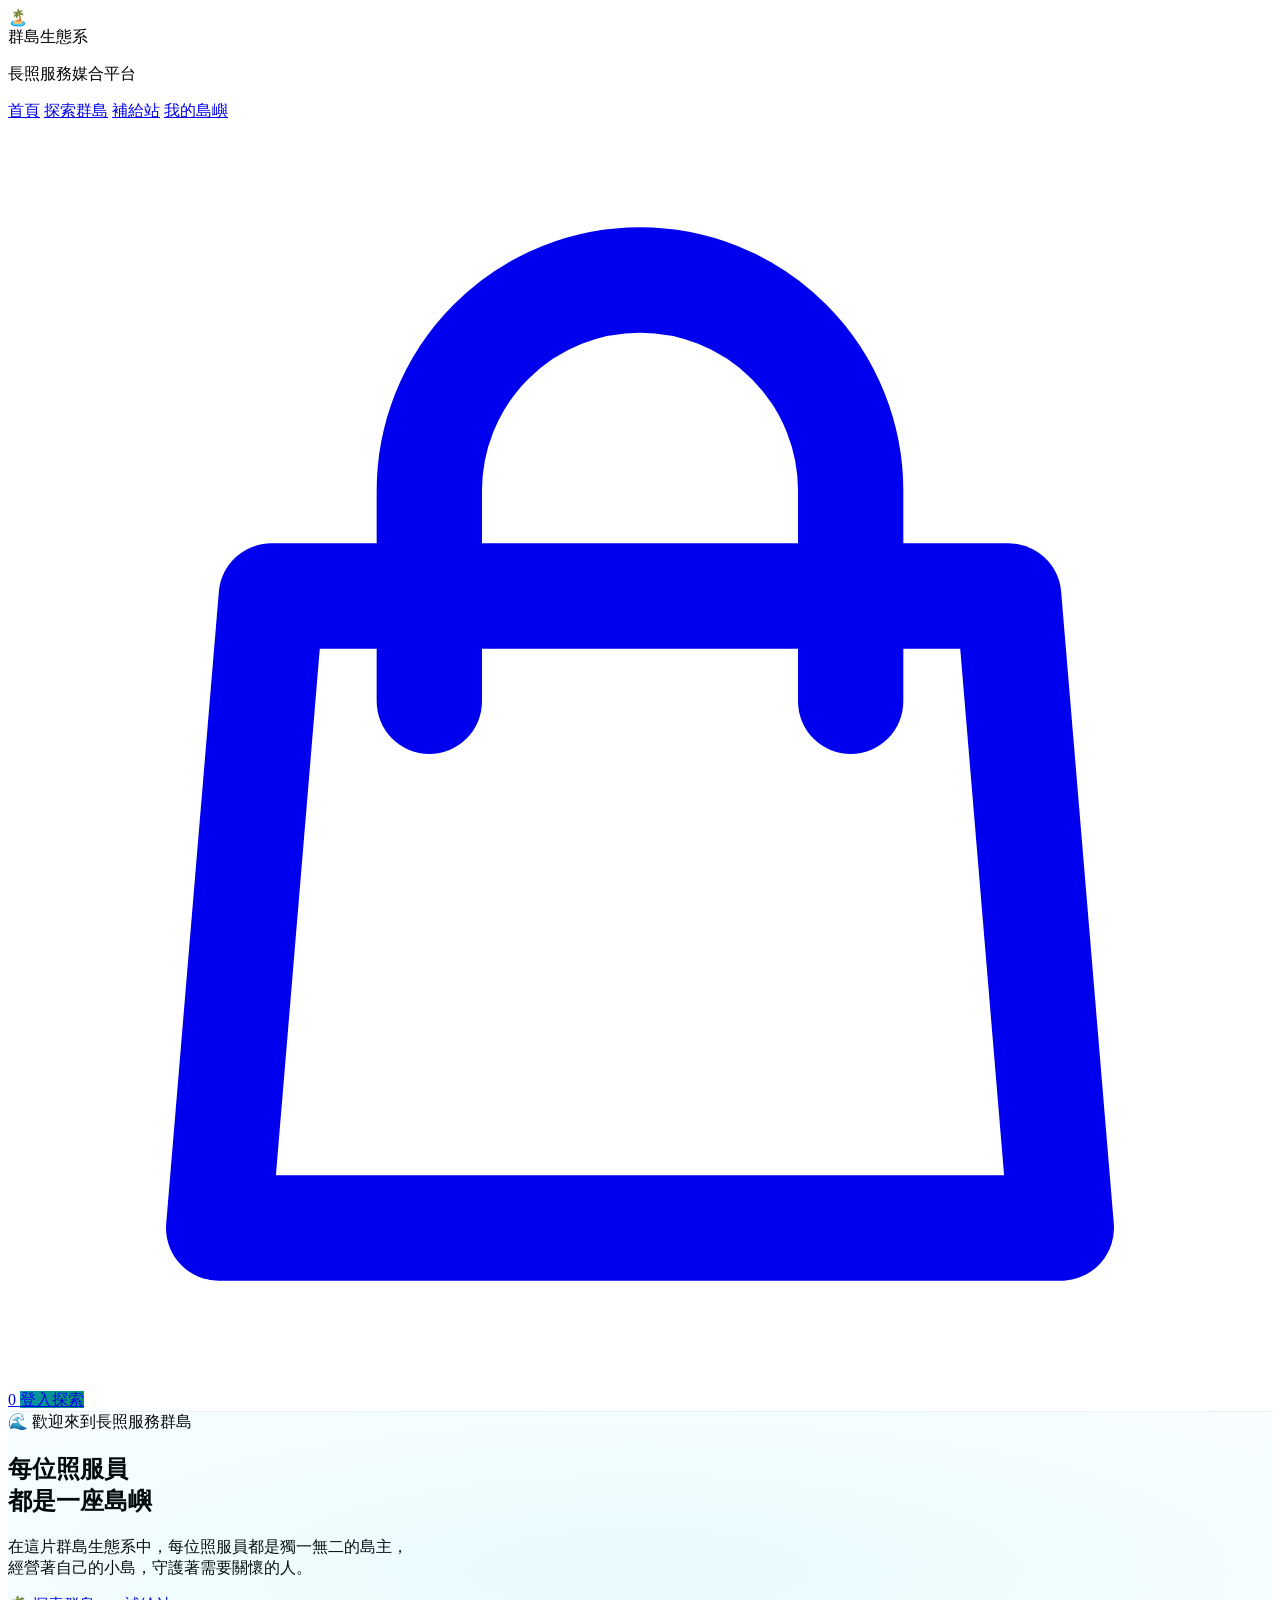
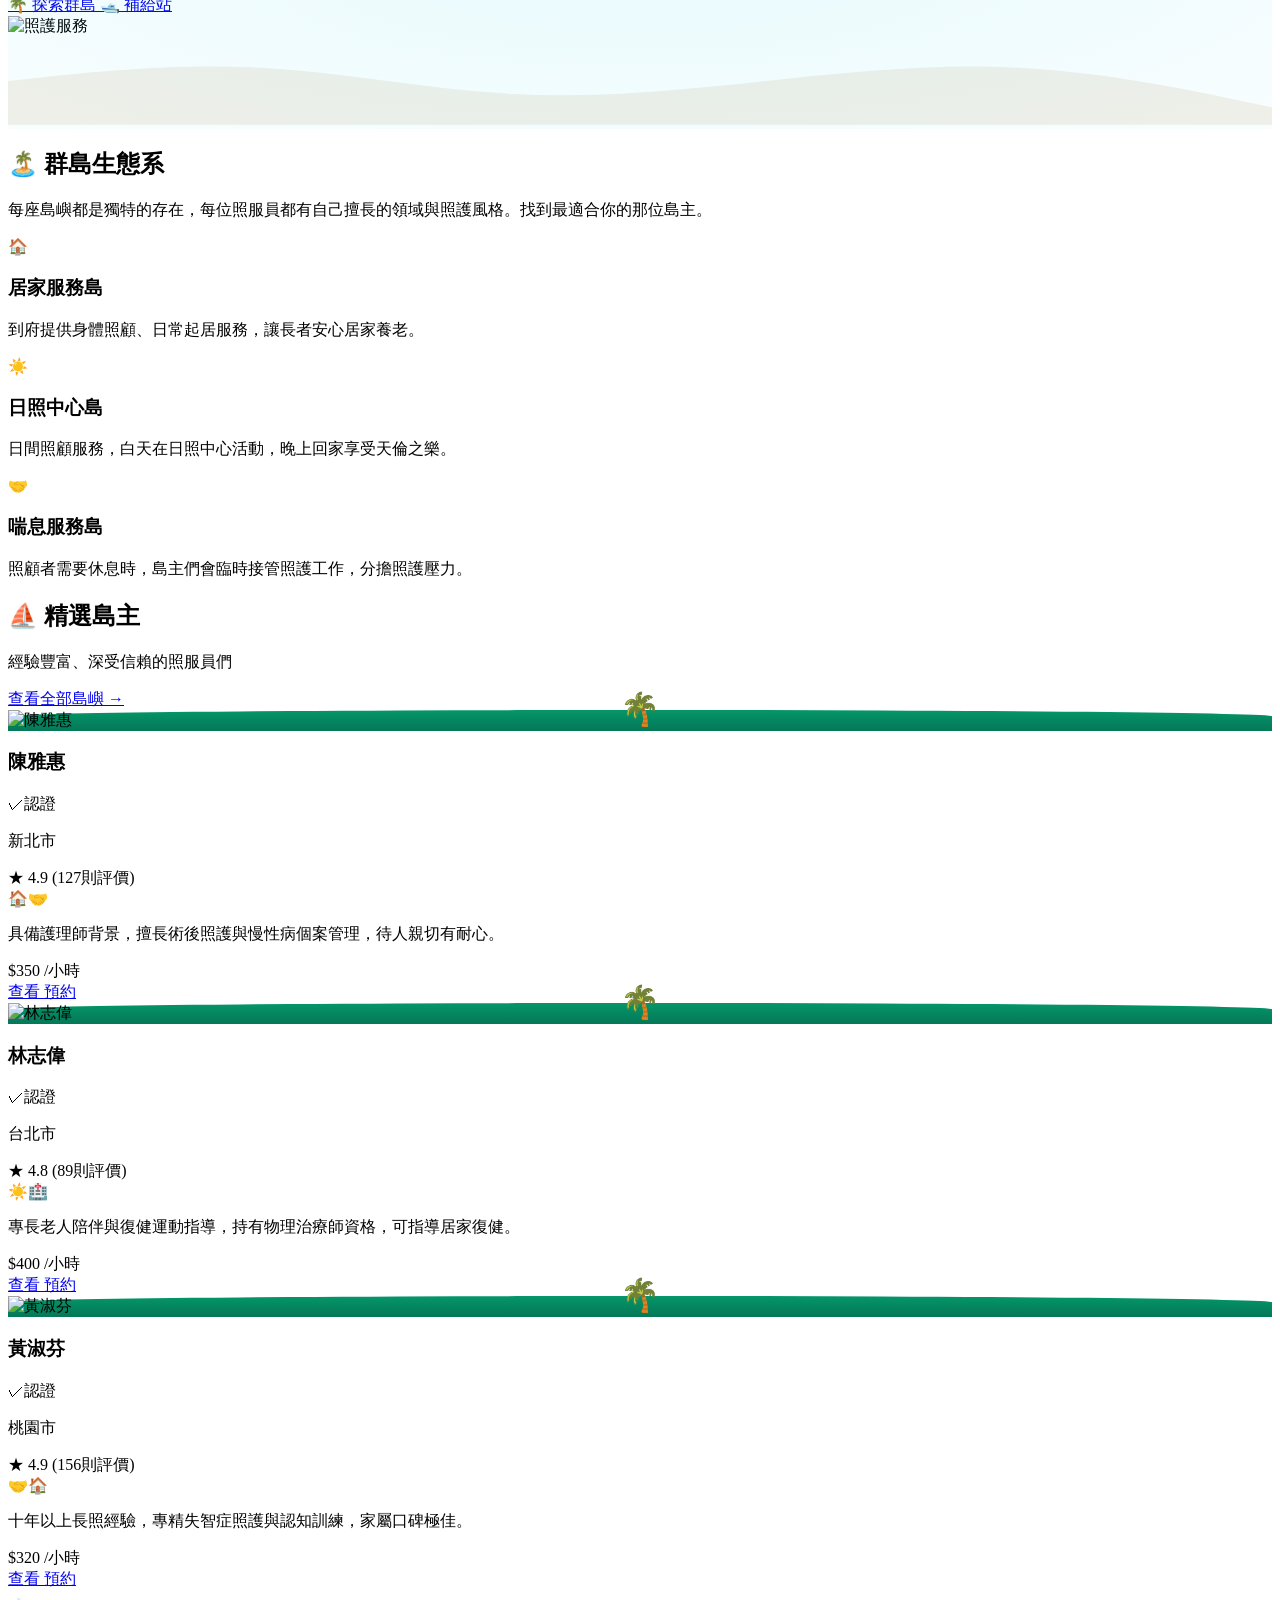
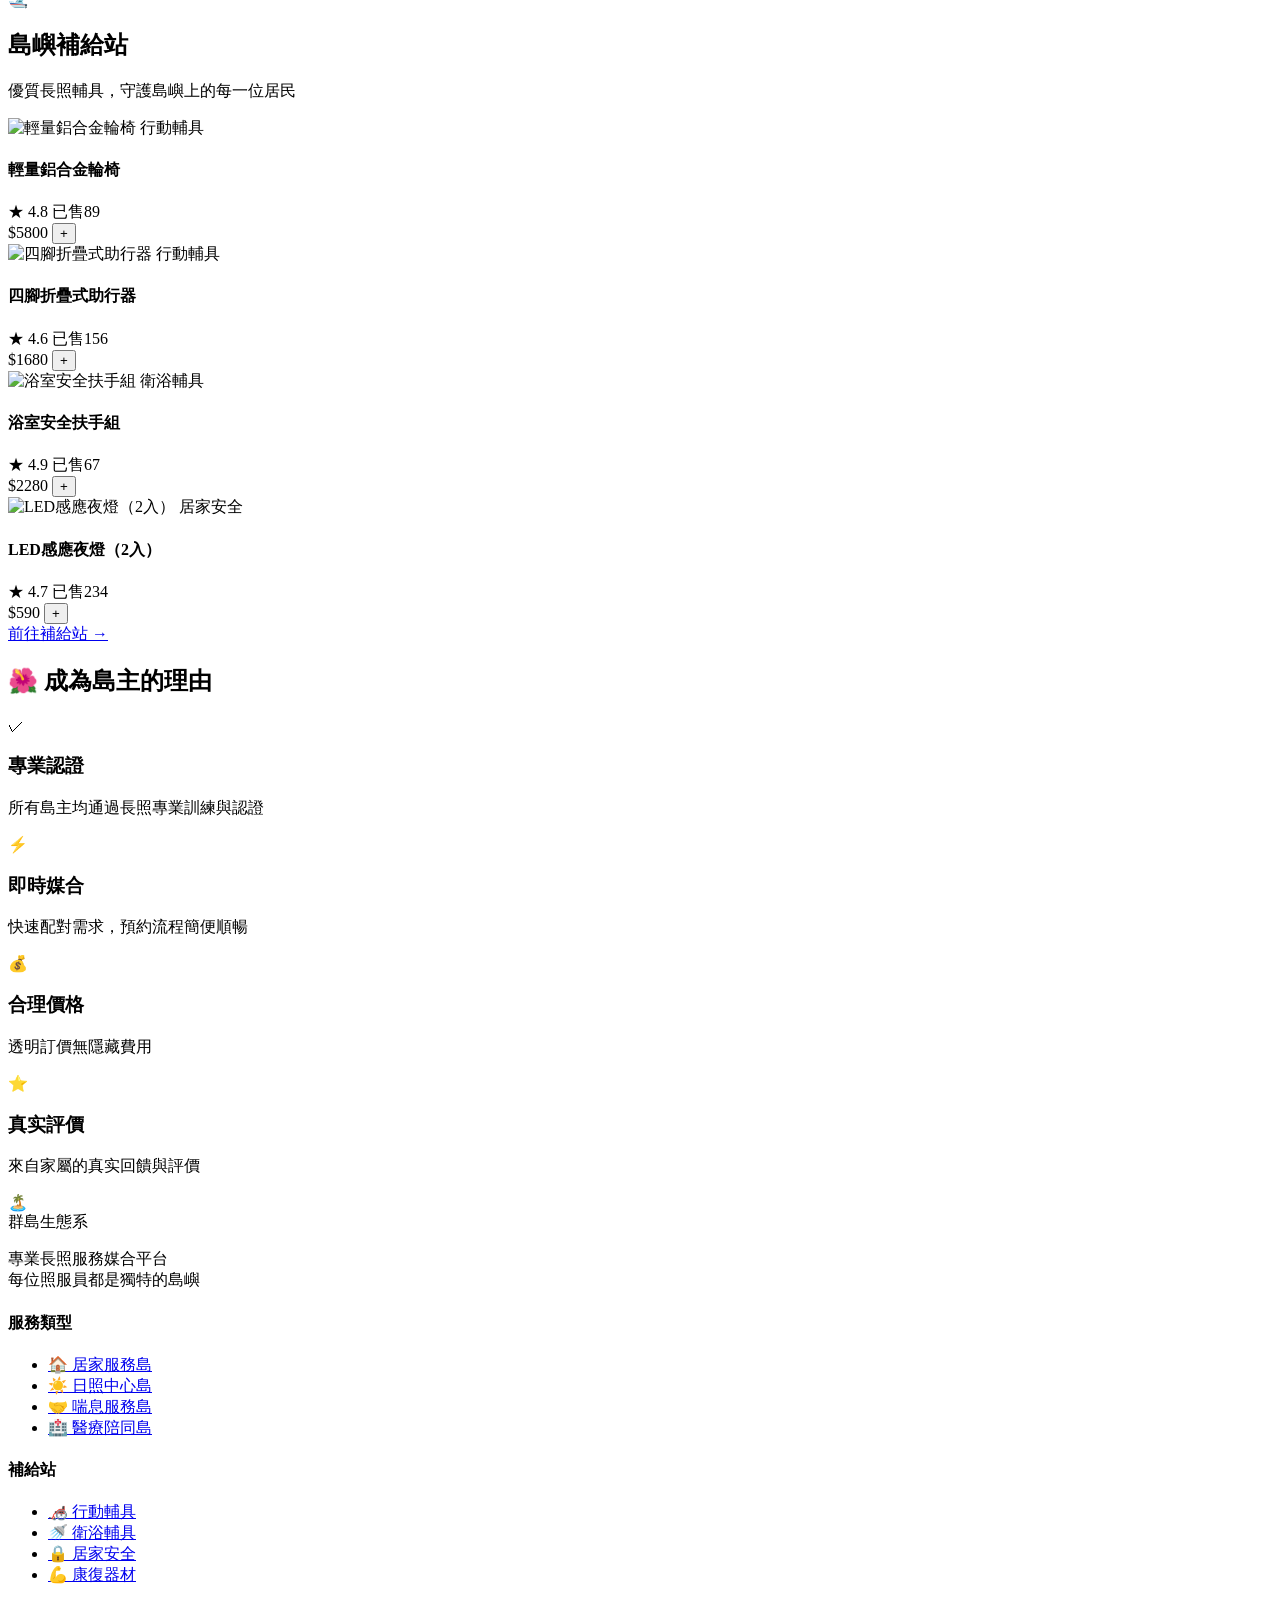
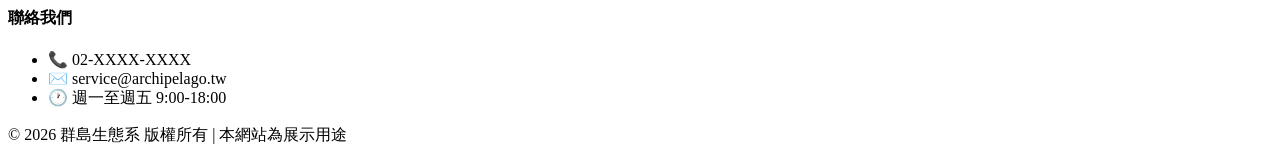
==== commit b620fccf: "🌴 Island ecosystem redesign - new homepage" ====
--- a/index.html
+++ b/index.html
@@ -3,308 +3,357 @@
 <head>
   <meta charset="UTF-8">
   <meta name="viewport" content="width=device-width, initial-scale=1.0">
-  <title>智慧照護Match - 長照服務媒合平台</title>
+  <title>群島生態系 - 長照服務媒合平台</title>
   <script src="https://cdn.tailwindcss.com"></script>
-  <link href="https://fonts.googleapis.com/css2?family=Noto+Sans+TC:wght@400;500;700&family=Roboto+Mono:wght@400;500&display=swap" rel="stylesheet">
-  <link rel="stylesheet" href="https://unpkg.com/leaflet@1.9.4/dist/leaflet.css" />
-  <script src="https://unpkg.com/leaflet@1.9.4/dist/leaflet.js"></script>
+  <link href="https://fonts.googleapis.com/css2?family=Noto+Sans+TC:wght@400;500;700&family=Nunito:wght@600;700;800&display=swap" rel="stylesheet">
   <script>
     tailwind.config = {
       theme: {
         extend: {
           colors: {
-            primary: '#2E7D32',
-            secondary: '#FF8F00',
-            accent: '#D81B60',
-            info: '#1976D2',
-            dark: '#212121',
-            bgLight: '#FAFAFA'
+            ocean: '#0891B2',
+            'ocean-light': '#22D3EE',
+            'ocean-dark': '#0E7490',
+            sand: '#F5F0E8',
+            coral: '#F97316',
+            island: '#059669',
+            'island-light': '#34D399',
+            night: '#0F172A',
+            'night-light': '#1E293B'
           },
           fontFamily: {
             sans: ['Noto Sans TC', 'sans-serif'],
-            mono: ['Roboto Mono', 'monospace']
+            display: ['Nunito', 'sans-serif']
           }
         }
       }
     }
   </script>
   <style>
-    .hero-gradient { background: linear-gradient(135deg, #2E7D32 0%, #4CAF50 50%, #81C784 100%); }
-    .card-hover { transition: all 0.3s ease; }
-    .card-hover:hover { transform: translateY(-4px); box-shadow: 0 12px 24px rgba(0,0,0,0.15); }
-    .badge { @apply inline-flex items-center px-2.5 py-0.5 rounded-full text-xs font-medium; }
-    .btn-primary { @apply bg-primary text-white px-6 py-3 rounded-lg font-medium hover:bg-green-700 transition-colors; }
-    .btn-secondary { @apply bg-secondary text-white px-6 py-3 rounded-lg font-medium hover:bg-orange-700 transition-colors; }
-    .star-rating { color: #FFB300; }
-    ::-webkit-scrollbar { width: 8px; }
-    ::-webkit-scrollbar-track { background: #f1f1f1; }
-    ::-webkit-scrollbar-thumb { background: #2E7D32; border-radius: 4px; }
+    /* 波浪動畫 */
+    .wave {
+      position: relative;
+      overflow: hidden;
+    }
+    .wave::before {
+      content: '';
+      position: absolute;
+      top: -50%;
+      left: -50%;
+      width: 200%;
+      height: 200%;
+      background: radial-gradient(ellipse at center, rgba(34,211,238,0.1) 0%, transparent 70%);
+      animation: wavePulse 4s ease-in-out infinite;
+    }
+    @keyframes wavePulse {
+      0%, 100% { transform: scale(1) rotate(0deg); opacity: 0.5; }
+      50% { transform: scale(1.1) rotate(5deg); opacity: 0.8; }
+    }
+    
+    /* 島嶼卡片懸浮效果 */
+    .island-card {
+      transition: all 0.4s cubic-bezier(0.34, 1.56, 0.64, 1);
+    }
+    .island-card:hover {
+      transform: translateY(-8px) scale(1.02);
+    }
+    
+    /* 波浪線裝飾 */
+    .wave-line {
+      background: linear-gradient(90deg, transparent, #0891B2, transparent);
+      height: 2px;
+      background-size: 200% 100%;
+      animation: waveFlow 3s linear infinite;
+    }
+    @keyframes waveFlow {
+      0% { background-position: -200% 0; }
+      100% { background-position: 200% 0; }
+    }
+    
+    /* 島嶼陰影 */
+    .island-shadow {
+      box-shadow: 0 20px 60px -15px rgba(8, 145, 178, 0.3);
+    }
+    
+    /* 導航列玻璃效果 */
+    .glass-nav {
+      background: rgba(255,255,255,0.85);
+      backdrop-filter: blur(12px);
+      border-bottom: 1px solid rgba(8, 145, 178, 0.1);
+    }
+    
+    /* 浮動動畫 */
+    .float {
+      animation: float 3s ease-in-out infinite;
+    }
+    @keyframes float {
+      0%, 100% { transform: translateY(0); }
+      50% { transform: translateY(-10px); }
+    }
+    
+    /* 島嶼頂部裝飾 */
+    .island-top {
+      background: linear-gradient(180deg, #059669 0%, #047857 100%);
+      border-radius: 50% 50% 0 0 / 30% 30% 0 0;
+      position: relative;
+    }
+    .island-top::before {
+      content: '🌴';
+      position: absolute;
+      top: -20px;
+      left: 50%;
+      transform: translateX(-50%);
+      font-size: 32px;
+    }
+    
+    /* 登入按鈕漸層 */
+    .btn-login {
+      background: linear-gradient(135deg, #0891B2 0%, #059669 100%);
+      transition: all 0.3s ease;
+    }
+    .btn-login:hover {
+      background: linear-gradient(135deg, #0E7490 0%, #047857 100%);
+      transform: scale(1.05);
+      box-shadow: 0 10px 30px -10px rgba(8, 145, 178, 0.5);
+    }
   </style>
 </head>
-<body class="bg-bgLight font-sans text-dark">
+<body class="bg-gradient-to-b from-ocean via-ocean-light to-sand min-h-screen font-sans text-night">
+  
   <!-- Navigation -->
-  <nav class="bg-white shadow-sm sticky top-0 z-50">
+  <nav class="glass-nav sticky top-0 z-50">
     <div class="max-w-7xl mx-auto px-4">
       <div class="flex justify-between items-center h-16">
-        <div class="flex items-center gap-2">
-          <div class="w-10 h-10 bg-primary rounded-lg flex items-center justify-center">
-            <svg class="w-6 h-6 text-white" fill="none" stroke="currentColor" viewBox="0 0 24 24">
-              <path stroke-linecap="round" stroke-linejoin="round" stroke-width="2" d="M4.318 6.318a4.5 4.5 0 000 6.364L12 20.364l7.682-7.682a4.5 4.5 0 00-6.364-6.364L12 7.636l-1.318-1.318a4.5 4.5 0 00-6.364 0z"/>
+        <div class="flex items-center gap-3">
+          <div class="w-10 h-10 bg-gradient-to-br from-ocean to-island rounded-full flex items-center justify-center shadow-lg">
+            <span class="text-xl">🏝️</span>
+          </div>
+          <div>
+            <span class="font-display font-bold text-xl bg-gradient-to-r from-ocean to-island bg-clip-text text-transparent">群島生態系</span>
+            <p class="text-xs text-gray-500 -mt-1">長照服務媒合平台</p>
+          </div>
+        </div>
+        <div class="hidden md:flex items-center gap-6">
+          <a href="index.html" class="text-ocean font-bold">首頁</a>
+          <a href="caregivers.html" class="text-night-light hover:text-ocean font-medium">探索群島</a>
+          <a href="shop.html" class="text-night-light hover:text-ocean font-medium">補給站</a>
+          <a href="dashboard.html" class="text-night-light hover:text-ocean font-medium">我的島嶼</a>
+        </div>
+        <div class="flex items-center gap-3">
+          <a href="cart.html" class="relative p-2 text-night hover:text-ocean transition-colors">
+            <svg class="w-6 h-6" fill="none" stroke="currentColor" viewBox="0 0 24 24">
+              <path stroke-linecap="round" stroke-linejoin="round" stroke-width="2" d="M16 11V7a4 4 0 00-8 0v4M5 9h14l1 12H4L5 9z"/>
             </svg>
-          </div>
-          <span class="text-xl font-bold text-primary">智慧照護Match</span>
-        </div>
-        <div class="hidden md:flex items-center gap-6">
-          <a href="index.html" class="text-dark hover:text-primary font-medium">首頁</a>
-          <a href="caregivers.html" class="text-dark hover:text-primary font-medium">找照服員</a>
-          <a href="shop.html" class="text-dark hover:text-primary font-medium">輔具商城</a>
-          <a href="dashboard.html" class="text-dark hover:text-primary font-medium">我的專區</a>
-        </div>
-        <div class="flex items-center gap-3">
-          <a href="cart.html" class="relative p-2 text-dark hover:text-primary">
-            <svg class="w-6 h-6" fill="none" stroke="currentColor" viewBox="0 0 24 24">
-              <path stroke-linecap="round" stroke-linejoin="round" stroke-width="2" d="M3 3h2l.4 2M7 13h10l4-8H5.4M7 13L5.4 5M7 13l-2.293 2.293c-.63.63-.184 1.707.707 1.707H17m0 0a2 2 0 100 4 2 2 0 000-4zm-8 2a2 2 0 11-4 0 2 2 0 014 0z"/>
-            </svg>
-            <span id="cartCount" class="absolute -top-1 -right-1 bg-accent text-white text-xs w-5 h-5 rounded-full flex items-center justify-center hidden">0</span>
+            <span id="cartCount" class="absolute -top-1 -right-1 bg-coral text-white text-xs w-5 h-5 rounded-full flex items-center justify-center hidden">0</span>
           </a>
-          <a href="login.html" class="btn-primary text-sm">登入 / 註冊</a>
+          <a href="login.html" class="btn-login text-white px-5 py-2 rounded-full font-bold text-sm shadow-lg">
+            登入探索
+          </a>
         </div>
       </div>
     </div>
   </nav>
 
-  <!-- Mobile Menu -->
-  <div class="md:hidden bg-white border-t px-4 py-3">
-    <div class="flex gap-4 overflow-x-auto">
-      <a href="index.html" class="text-primary font-medium whitespace-nowrap">首頁</a>
-      <a href="caregivers.html" class="text-dark hover:text-primary whitespace-nowrap">找照服員</a>
-      <a href="shop.html" class="text-dark hover:text-primary whitespace-nowrap">輔具商城</a>
-      <a href="dashboard.html" class="text-dark hover:text-primary whitespace-nowrap">我的專區</a>
-    </div>
-  </div>
-
   <!-- Hero Section -->
-  <section class="hero-gradient text-white py-16 md:py-24">
-    <div class="max-w-7xl mx-auto px-4">
-      <div class="grid md:grid-cols-2 gap-8 items-center">
+  <section class="relative py-16 md:py-24 wave">
+    <div class="max-w-7xl mx-auto px-4">
+      <div class="grid md:grid-cols-2 gap-12 items-center">
+        <div class="text-center md:text-left">
+          <div class="inline-block bg-white/20 backdrop-blur px-4 py-2 rounded-full mb-6">
+            <span class="text-sm font-medium text-white">🌊 歡迎來到長照服務群島</span>
+          </div>
+          <h1 class="font-display font-extrabold text-4xl md:text-5xl lg:text-6xl text-white leading-tight mb-6">
+            每位照服員<br>
+            都是一座島嶼
+          </h1>
+          <p class="text-lg text-white/90 mb-8 leading-relaxed">
+            在這片群島生態系中，每位照服員都是獨一無二的島主，<br>
+            經營著自己的小島，守護著需要關懷的人。
+          </p>
+          <div class="flex flex-col sm:flex-row gap-4 justify-center md:justify-start">
+            <a href="caregivers.html" class="bg-white text-ocean px-8 py-4 rounded-full font-bold text-lg shadow-xl hover:shadow-2xl hover:scale-105 transition-all">
+              🌴 探索群島
+            </a>
+            <a href="shop.html" class="border-2 border-white text-white px-8 py-4 rounded-full font-bold text-lg hover:bg-white/10 transition-all">
+              🛥️ 補給站
+            </a>
+          </div>
+        </div>
+        <div class="hidden md:block relative">
+          <div class="float">
+            <img src="https://images.unsplash.com/photo-1576091160550-2173dba999ef?w=600&h=450&fit=crop" 
+                 alt="照護服務" class="rounded-3xl shadow-2xl">
+          </div>
+          <!-- 裝飾島嶼 -->
+          <div class="absolute -bottom-4 -left-4 w-20 h-20 bg-island rounded-full opacity-20"></div>
+          <div class="absolute -top-4 -right-4 w-12 h-12 bg-coral rounded-full opacity-30"></div>
+        </div>
+      </div>
+    </div>
+    <!-- 波浪底線 -->
+    <div class="absolute bottom-0 left-0 right-0">
+      <svg viewBox="0 0 1440 100" fill="none" xmlns="http://www.w3.org/2000/svg">
+        <path d="M0 50L48 45C96 40 192 30 288 35C384 40 480 60 576 65C672 70 768 60 864 50C960 40 1056 30 1152 35C1248 40 1344 60 1392 70L1440 80V100H0V50Z" fill="#F5F0E8"/>
+      </svg>
+    </div>
+  </section>
+
+  <!-- 群島概念介紹 -->
+  <section class="bg-sand py-16">
+    <div class="max-w-7xl mx-auto px-4">
+      <div class="text-center mb-12">
+        <h2 class="font-display font-bold text-3xl text-night mb-4">🏝️ 群島生態系</h2>
+        <p class="text-gray-600 max-w-2xl mx-auto">每座島嶼都是獨特的存在，每位照服員都有自己擅長的領域與照護風格。找到最適合你的那位島主。</p>
+      </div>
+      
+      <div class="grid md:grid-cols-3 gap-8">
+        <div class="bg-white rounded-2xl p-6 shadow-lg border-2 border-ocean/10 hover:border-ocean/30 transition-all">
+          <div class="w-14 h-14 bg-gradient-to-br from-ocean to-ocean-light rounded-2xl flex items-center justify-center mb-4 text-2xl">
+            🏠
+          </div>
+          <h3 class="font-bold text-xl text-night mb-2">居家服務島</h3>
+          <p class="text-gray-600">到府提供身體照顧、日常起居服務，讓長者安心居家養老。</p>
+        </div>
+        <div class="bg-white rounded-2xl p-6 shadow-lg border-2 border-coral/10 hover:border-coral/30 transition-all">
+          <div class="w-14 h-14 bg-gradient-to-br from-coral to-orange-400 rounded-2xl flex items-center justify-center mb-4 text-2xl">
+            ☀️
+          </div>
+          <h3 class="font-bold text-xl text-night mb-2">日照中心島</h3>
+          <p class="text-gray-600">日間照顧服務，白天在日照中心活動，晚上回家享受天倫之樂。</p>
+        </div>
+        <div class="bg-white rounded-2xl p-6 shadow-lg border-2 border-island/10 hover:border-island/30 transition-all">
+          <div class="w-14 h-14 bg-gradient-to-br from-island to-island-light rounded-2xl flex items-center justify-center mb-4 text-2xl">
+            🤝
+          </div>
+          <h3 class="font-bold text-xl text-night mb-2">喘息服務島</h3>
+          <p class="text-gray-600">照顧者需要休息時，島主們會臨時接管照護工作，分擔照護壓力。</p>
+        </div>
+      </div>
+    </div>
+  </section>
+
+  <!-- 精選島主 -->
+  <section class="bg-sand py-16">
+    <div class="max-w-7xl mx-auto px-4">
+      <div class="flex justify-between items-center mb-8">
         <div>
-          <h1 class="text-3xl md:text-5xl font-bold mb-4 leading-tight">
-            專業照服員<br>就在你身邊
-          </h1>
-          <p class="text-lg md:text-xl opacity-90 mb-8">
-            快速媒合照護服務，輕鬆選購長照輔具<br>
-            讓關懷更及時，讓照顧更輕鬆
-          </p>
-          <div class="flex flex-col sm:flex-row gap-4">
-            <a href="caregivers.html" class="bg-white text-primary px-8 py-3 rounded-lg font-bold text-center hover:bg-gray-100 transition-colors">
-              立即找照服員
-            </a>
-            <a href="shop.html" class="border-2 border-white text-white px-8 py-3 rounded-lg font-bold text-center hover:bg-white/10 transition-colors">
-              瀏覽輔具商城
-            </a>
-          </div>
-        </div>
-        <div class="hidden md:block">
-          <img src="https://images.unsplash.com/photo-1576091160550-2173dba999ef?w=600&h=400&fit=crop" alt="照護服務" class="rounded-2xl shadow-2xl">
-        </div>
-      </div>
-    </div>
-  </section>
-
-  <!-- Search Section -->
-  <section class="py-8 -mt-8">
-    <div class="max-w-5xl mx-auto px-4">
-      <div class="bg-white rounded-xl shadow-lg p-6">
-        <div class="grid md:grid-cols-4 gap-4">
-          <div>
-            <label class="block text-sm font-medium text-gray-600 mb-1">服務類型</label>
-            <select id="serviceType" class="w-full border border-gray-300 rounded-lg px-4 py-2.5 focus:ring-2 focus:ring-primary focus:border-primary">
-              <option value="">全部服務</option>
-              <option value="home">居家服務</option>
-              <option value="daycare">日間照顧</option>
-              <option value="respite">喘息服務</option>
-              <option value="medical">醫療陪同</option>
-            </select>
-          </div>
-          <div>
-            <label class="block text-sm font-medium text-gray-600 mb-1">地區</label>
-            <select id="region" class="w-full border border-gray-300 rounded-lg px-4 py-2.5 focus:ring-2 focus:ring-primary focus:border-primary">
-              <option value="">全台灣</option>
-              <option value="taipei">台北市</option>
-              <option value="newtaipei">新北市</option>
-              <option value="taoyuan">桃園市</option>
-              <option value="taichung">台中市</option>
-              <option value="kaohsiung">高雄市</option>
-            </select>
-          </div>
-          <div>
-            <label class="block text-sm font-medium text-gray-600 mb-1">日期</label>
-            <input type="date" id="searchDate" class="w-full border border-gray-300 rounded-lg px-4 py-2.5 focus:ring-2 focus:ring-primary focus:border-primary">
-          </div>
-          <div class="flex items-end">
-            <button onclick="searchCaregivers()" class="w-full btn-primary flex items-center justify-center gap-2">
-              <svg class="w-5 h-5" fill="none" stroke="currentColor" viewBox="0 0 24 24">
-                <path stroke-linecap="round" stroke-linejoin="round" stroke-width="2" d="M21 21l-6-6m2-5a7 7 0 11-14 0 7 7 0 0114 0z"/>
-              </svg>
-              搜尋
-            </button>
-          </div>
-        </div>
-      </div>
-    </div>
-  </section>
-
-  <!-- Service Categories -->
-  <section class="py-12">
-    <div class="max-w-7xl mx-auto px-4">
-      <h2 class="text-2xl font-bold mb-8 text-center">服務項目</h2>
-      <div class="grid grid-cols-2 md:grid-cols-4 gap-6">
-        <a href="caregivers.html?type=home" class="bg-white rounded-xl p-6 text-center card-hover shadow-sm">
-          <div class="w-16 h-16 bg-green-100 rounded-full flex items-center justify-center mx-auto mb-4">
-            <svg class="w-8 h-8 text-primary" fill="none" stroke="currentColor" viewBox="0 0 24 24">
-              <path stroke-linecap="round" stroke-linejoin="round" stroke-width="2" d="M3 12l2-2m0 0l7-7 7 7M5 10v10a1 1 0 001 1h3m10-11l2 2m-2-2v10a1 1 0 01-1 1h-3m-6 0a1 1 0 001-1v-4a1 1 0 011-1h2a1 1 0 011 1v4a1 1 0 001 1m-6 0h6"/>
-            </svg>
-          </div>
-          <h3 class="font-bold text-lg mb-1">居家服務</h3>
-          <p class="text-sm text-gray-500">到府身體照顧、日常起居</p>
+          <h2 class="font-display font-bold text-3xl text-night mb-2">⛵ 精選島主</h2>
+          <p class="text-gray-600">經驗豐富、深受信賴的照服員們</p>
+        </div>
+        <a href="caregivers.html" class="text-ocean font-bold hover:underline flex items-center gap-1">
+          查看全部島嶼 →
         </a>
-        <a href="caregivers.html?type=daycare" class="bg-white rounded-xl p-6 text-center card-hover shadow-sm">
-          <div class="w-16 h-16 bg-orange-100 rounded-full flex items-center justify-center mx-auto mb-4">
-            <svg class="w-8 h-8 text-secondary" fill="none" stroke="currentColor" viewBox="0 0 24 24">
-              <path stroke-linecap="round" stroke-linejoin="round" stroke-width="2" d="M12 3v1m0 16v1m9-9h-1M4 12H3m15.364 6.364l-.707-.707M6.343 6.343l-.707-.707m12.728 0l-.707.707M6.343 17.657l-.707.707M16 12a4 4 0 11-8 0 4 4 0 018 0z"/>
-            </svg>
-          </div>
-          <h3 class="font-bold text-lg mb-1">日間照顧</h3>
-          <p class="text-sm text-gray-500">日照中心、時段照護</p>
-        </a>
-        <a href="caregivers.html?type=respite" class="bg-white rounded-xl p-6 text-center card-hover shadow-sm">
-          <div class="w-16 h-16 bg-blue-100 rounded-full flex items-center justify-center mx-auto mb-4">
-            <svg class="w-8 h-8 text-info" fill="none" stroke="currentColor" viewBox="0 0 24 24">
-              <path stroke-linecap="round" stroke-linejoin="round" stroke-width="2" d="M4.318 6.318a4.5 4.5 0 000 6.364L12 20.364l7.682-7.682a4.5 4.5 0 00-6.364-6.364L12 7.636l-1.318-1.318a4.5 4.5 0 00-6.364 0z"/>
-            </svg>
-          </div>
-          <h3 class="font-bold text-lg mb-1">喘息服務</h3>
-          <p class="text-sm text-gray-500">臨時托顧、分擔照護壓力</p>
-        </a>
-        <a href="caregivers.html?type=medical" class="bg-white rounded-xl p-6 text-center card-hover shadow-sm">
-          <div class="w-16 h-16 bg-red-100 rounded-full flex items-center justify-center mx-auto mb-4">
-            <svg class="w-8 h-8 text-accent" fill="none" stroke="currentColor" viewBox="0 0 24 24">
-              <path stroke-linecap="round" stroke-linejoin="round" stroke-width="2" d="M19 11H5m14 0a2 2 0 012 2v6a2 2 0 01-2 2H5a2 2 0 01-2-2v-6a2 2 0 012-2m14 0V9a2 2 0 00-2-2M5 11V9a2 2 0 012-2m0 0V5a2 2 0 012-2h6a2 2 0 012 2v2M7 7h10"/>
-            </svg>
-          </div>
-          <h3 class="font-bold text-lg mb-1">醫療陪同</h3>
-          <p class="text-sm text-gray-500">就醫陪同、復健協助</p>
-        </a>
-      </div>
-    </div>
-  </section>
-
-  <!-- Featured Caregivers -->
-  <section class="py-12 bg-white">
-    <div class="max-w-7xl mx-auto px-4">
-      <div class="flex justify-between items-center mb-8">
-        <h2 class="text-2xl font-bold">精選照服員</h2>
-        <a href="caregivers.html" class="text-primary font-medium hover:underline">查看全部 →</a>
-      </div>
+      </div>
+      
       <div class="grid md:grid-cols-3 gap-6" id="featuredCaregivers">
         <!-- 動態載入 -->
       </div>
     </div>
   </section>
 
-  <!-- Featured Products -->
-  <section class="py-12">
-    <div class="max-w-7xl mx-auto px-4">
-      <div class="flex justify-between items-center mb-8">
-        <h2 class="text-2xl font-bold">熱門輔具推薦</h2>
-        <a href="shop.html" class="text-primary font-medium hover:underline">查看全部 →</a>
-      </div>
+  <!-- 補給站 -->
+  <section class="bg-night py-16">
+    <div class="max-w-7xl mx-auto px-4">
+      <div class="text-center mb-12">
+        <span class="text-4xl mb-4 block">🛥️</span>
+        <h2 class="font-display font-bold text-3xl text-white mb-2">島嶼補給站</h2>
+        <p class="text-gray-400">優質長照輔具，守護島嶼上的每一位居民</p>
+      </div>
+      
       <div class="grid md:grid-cols-4 gap-6" id="featuredProducts">
         <!-- 動態載入 -->
       </div>
+      
+      <div class="text-center mt-8">
+        <a href="shop.html" class="inline-block bg-gradient-to-r from-ocean to-island text-white px-8 py-3 rounded-full font-bold hover:shadow-lg transition-all">
+          前往補給站 →
+        </a>
+      </div>
     </div>
   </section>
 
-  <!-- Platform Features -->
-  <section class="py-16 bg-gray-50">
-    <div class="max-w-7xl mx-auto px-4">
-      <h2 class="text-2xl font-bold mb-12 text-center">為什麼選擇智慧照護Match</h2>
-      <div class="grid md:grid-cols-3 gap-8">
+  <!-- 島主特色 -->
+  <section class="bg-gradient-to-b from-sand to-white py-16">
+    <div class="max-w-7xl mx-auto px-4">
+      <div class="text-center mb-12">
+        <h2 class="font-display font-bold text-3xl text-night mb-4">🌺 成為島主的理由</h2>
+      </div>
+      
+      <div class="grid md:grid-cols-4 gap-6">
         <div class="text-center">
-          <div class="w-20 h-20 bg-green-100 rounded-full flex items-center justify-center mx-auto mb-4">
-            <svg class="w-10 h-10 text-primary" fill="none" stroke="currentColor" viewBox="0 0 24 24">
-              <path stroke-linecap="round" stroke-linejoin="round" stroke-width="2" d="M9 12l2 2 4-4m5.618-4.016A11.955 11.955 0 0112 2.944a11.955 11.955 0 01-8.618 3.04A12.02 12.02 0 003 9c0 5.591 3.824 10.29 9 11.622 5.176-1.332 9-6.03 9-11.622 0-1.042-.133-2.052-.382-3.016z"/>
-            </svg>
-          </div>
-          <h3 class="text-xl font-bold mb-2">專業認證</h3>
-          <p class="text-gray-600">所有照服員均通過長照專業訓練與認證，提供安心可靠的服務</p>
+          <div class="w-20 h-20 bg-gradient-to-br from-ocean to-ocean-light rounded-full flex items-center justify-center mx-auto mb-4 text-3xl">
+            ✓
+          </div>
+          <h3 class="font-bold text-lg mb-2">專業認證</h3>
+          <p class="text-gray-600 text-sm">所有島主均通過長照專業訓練與認證</p>
         </div>
         <div class="text-center">
-          <div class="w-20 h-20 bg-orange-100 rounded-full flex items-center justify-center mx-auto mb-4">
-            <svg class="w-10 h-10 text-secondary" fill="none" stroke="currentColor" viewBox="0 0 24 24">
-              <path stroke-linecap="round" stroke-linejoin="round" stroke-width="2" d="M12 8v4l3 3m6-3a9 9 0 11-18 0 9 9 0 0118 0z"/>
-            </svg>
-          </div>
-          <h3 class="text-xl font-bold mb-2">即時媒合</h3>
-          <p class="text-gray-600">快速配對需求，時段一目了然，預約流程簡便順暢</p>
+          <div class="w-20 h-20 bg-gradient-to-br from-coral to-orange-400 rounded-full flex items-center justify-center mx-auto mb-4 text-3xl">
+            ⚡
+          </div>
+          <h3 class="font-bold text-lg mb-2">即時媒合</h3>
+          <p class="text-gray-600 text-sm">快速配對需求，預約流程簡便順暢</p>
         </div>
         <div class="text-center">
-          <div class="w-20 h-20 bg-blue-100 rounded-full flex items-center justify-center mx-auto mb-4">
-            <svg class="w-10 h-10 text-info" fill="none" stroke="currentColor" viewBox="0 0 24 24">
-              <path stroke-linecap="round" stroke-linejoin="round" stroke-width="2" d="M17 9V7a2 2 0 00-2-2H5a2 2 0 00-2 2v6a2 2 0 002 2h2m2 4h10a2 2 0 002-2v-6a2 2 0 00-2-2H9a2 2 0 00-2 2v6a2 2 0 002 2zm7-5a2 2 0 11-4 0 2 2 0 014 0z"/>
-            </svg>
-          </div>
-          <h3 class="text-xl font-bold mb-2">合理價格</h3>
-          <p class="text-gray-600">透明訂價無隱藏費用，輔具價格實惠，品質有保障</p>
+          <div class="w-20 h-20 bg-gradient-to-br from-island to-island-light rounded-full flex items-center justify-center mx-auto mb-4 text-3xl">
+            💰
+          </div>
+          <h3 class="font-bold text-lg mb-2">合理價格</h3>
+          <p class="text-gray-600 text-sm">透明訂價無隱藏費用</p>
+        </div>
+        <div class="text-center">
+          <div class="w-20 h-20 bg-gradient-to-br from-purple-500 to-pink-500 rounded-full flex items-center justify-center mx-auto mb-4 text-3xl">
+            ⭐
+          </div>
+          <h3 class="font-bold text-lg mb-2">真实評價</h3>
+          <p class="text-gray-600 text-sm">來自家屬的真实回饋與評價</p>
         </div>
       </div>
     </div>
   </section>
 
   <!-- Footer -->
-  <footer class="bg-dark text-white py-12">
+  <footer class="bg-night text-white py-12">
     <div class="max-w-7xl mx-auto px-4">
       <div class="grid md:grid-cols-4 gap-8">
         <div>
           <div class="flex items-center gap-2 mb-4">
-            <div class="w-10 h-10 bg-primary rounded-lg flex items-center justify-center">
-              <svg class="w-6 h-6 text-white" fill="none" stroke="currentColor" viewBox="0 0 24 24">
-                <path stroke-linecap="round" stroke-linejoin="round" stroke-width="2" d="M4.318 6.318a4.5 4.5 0 000 6.364L12 20.364l7.682-7.682a4.5 4.5 0 00-6.364-6.364L12 7.636l-1.318-1.318a4.5 4.5 0 00-6.364 0z"/>
-              </svg>
-            </div>
-            <span class="text-lg font-bold">智慧照護Match</span>
-          </div>
-          <p class="text-gray-400 text-sm">專業長照服務媒合平台<br>讓愛與關懷更及時</p>
+            <div class="w-10 h-10 bg-gradient-to-br from-ocean to-island rounded-full flex items-center justify-center">
+              <span class="text-xl">🏝️</span>
+            </div>
+            <span class="font-display font-bold text-lg">群島生態系</span>
+          </div>
+          <p class="text-gray-400 text-sm">專業長照服務媒合平台<br>每位照服員都是獨特的島嶼</p>
         </div>
         <div>
-          <h4 class="font-bold mb-4">服務項目</h4>
+          <h4 class="font-bold mb-4">服務類型</h4>
           <ul class="space-y-2 text-gray-400 text-sm">
-            <li><a href="caregivers.html?type=home" class="hover:text-white">居家服務</a></li>
-            <li><a href="caregivers.html?type=daycare" class="hover:text-white">日間照顧</a></li>
-            <li><a href="caregivers.html?type=respite" class="hover:text-white">喘息服務</a></li>
-            <li><a href="caregivers.html?type=medical" class="hover:text-white">醫療陪同</a></li>
+            <li><a href="caregivers.html?type=home" class="hover:text-ocean">🏠 居家服務島</a></li>
+            <li><a href="caregivers.html?type=daycare" class="hover:text-ocean">☀️ 日照中心島</a></li>
+            <li><a href="caregivers.html?type=respite" class="hover:text-ocean">🤝 喘息服務島</a></li>
+            <li><a href="caregivers.html?type=medical" class="hover:text-ocean">🏥 醫療陪同島</a></li>
           </ul>
         </div>
         <div>
-          <h4 class="font-bold mb-4">輔具商城</h4>
+          <h4 class="font-bold mb-4">補給站</h4>
           <ul class="space-y-2 text-gray-400 text-sm">
-            <li><a href="shop.html?category=mobility" class="hover:text-white">行動輔具</a></li>
-            <li><a href="shop.html?category=bathroom" class="hover:text-white">衛浴輔具</a></li>
-            <li><a href="shop.html?category=safety" class="hover:text-white">居家安全</a></li>
-            <li><a href="shop.html?category=rehab" class="hover:text-white">康復器材</a></li>
+            <li><a href="shop.html?category=mobility" class="hover:text-ocean">🦽 行動輔具</a></li>
+            <li><a href="shop.html?category=bathroom" class="hover:text-ocean">🚿 衛浴輔具</a></li>
+            <li><a href="shop.html?category=safety" class="hover:text-ocean">🔒 居家安全</a></li>
+            <li><a href="shop.html?category=rehab" class="hover:text-ocean">💪 康復器材</a></li>
           </ul>
         </div>
         <div>
           <h4 class="font-bold mb-4">聯絡我們</h4>
           <ul class="space-y-2 text-gray-400 text-sm">
-            <li>電話：02-XXXX-XXXX</li>
-            <li>Email：service@carematch.tw</li>
-            <li>服務時間：週一至週五 9:00-18:00</li>
+            <li>📞 02-XXXX-XXXX</li>
+            <li>✉️ service@archipelago.tw</li>
+            <li>🕐 週一至週五 9:00-18:00</li>
           </ul>
         </div>
       </div>
       <div class="border-t border-gray-700 mt-8 pt-8 text-center text-gray-400 text-sm">
-        <p>© 2026 智慧照護Match 版權所有 | 本網站為展示用途</p>
+        <p>© 2026 群島生態系 版權所有 | 本網站為展示用途</p>
       </div>
     </div>
   </footer>
@@ -312,18 +361,92 @@
   <script src="data.js"></script>
   <script src="app.js"></script>
   <script>
-    // 載入精選照服員
+    // 載入精選島主
     function loadFeaturedCaregivers() {
       const container = document.getElementById('featuredCaregivers');
       const featured = caregivers.slice(0, 3);
-      container.innerHTML = featured.map(cg => createCaregiverCard(cg)).join('');
-    }
-
-    // 載入熱門輔具
+      container.innerHTML = featured.map(cg => createIslandCard(cg)).join('');
+    }
+
+    // 建立島主卡片
+    function createIslandCard(cg) {
+      const serviceIcons = { home: '🏠', daycare: '☀️', respite: '🤝', medical: '🏥' };
+      const servicesHtml = cg.services.map(s => `<span class="text-xs">${serviceIcons[s] || ''}</span>`).join('');
+      
+      return `
+        <div class="island-card bg-white rounded-2xl overflow-hidden shadow-lg">
+          <div class="island-top h-24 relative">
+            <div class="absolute -bottom-10 left-1/2 transform -translate-x-1/2">
+              <img src="${cg.avatar}" alt="${cg.name}" class="w-20 h-20 rounded-full border-4 border-white object-cover shadow-lg">
+            </div>
+          </div>
+          <div class="pt-12 pb-6 px-4 text-center">
+            <div class="flex items-center justify-center gap-2 mb-1">
+              <h3 class="font-bold text-lg">${cg.name}</h3>
+              ${cg.certified ? '<span class="text-xs bg-island/20 text-island px-2 py-0.5 rounded-full">✓認證</span>' : ''}
+            </div>
+            <p class="text-gray-500 text-sm mb-2">${cg.location}</p>
+            <div class="flex items-center justify-center gap-1 mb-3">
+              <span class="text-coral">★</span>
+              <span class="font-bold">${cg.rating}</span>
+              <span class="text-gray-400 text-sm">(${cg.reviews}則評價)</span>
+            </div>
+            <div class="flex justify-center gap-2 mb-4">
+              ${servicesHtml}
+            </div>
+            <p class="text-gray-600 text-sm line-clamp-2 mb-4">${cg.intro}</p>
+            <div class="flex items-center justify-between pt-4 border-t">
+              <div>
+                <span class="text-2xl font-bold text-coral">$${cg.price}</span>
+                <span class="text-gray-400 text-sm">/小時</span>
+              </div>
+              <div class="flex gap-2">
+                <a href="caregiver-profile.html?id=${cg.id}" class="px-3 py-1.5 border border-ocean text-ocean rounded-full text-sm hover:bg-ocean/5 transition-colors">
+                  查看
+                </a>
+                <a href="booking.html?caregiverId=${cg.id}" class="px-3 py-1.5 bg-ocean text-white rounded-full text-sm hover:bg-ocean-dark transition-colors">
+                  預約
+                </a>
+              </div>
+            </div>
+          </div>
+        </div>
+      `;
+    }
+
+    // 載入補給站商品
     function loadFeaturedProducts() {
       const container = document.getElementById('featuredProducts');
       const featured = products.slice(0, 4);
-      container.innerHTML = featured.map(prod => createProductCard(prod)).join('');
+      container.innerHTML = featured.map(p => createSupplyCard(p)).join('');
+    }
+
+    // 建立補給站商品卡片
+    function createSupplyCard(prod) {
+      return `
+        <div class="bg-night-light rounded-xl overflow-hidden hover:scale-105 transition-all cursor-pointer">
+          <div class="relative">
+            <img src="${prod.image}" alt="${prod.name}" class="w-full h-36 object-cover">
+            <span class="absolute top-2 right-2 bg-coral text-white text-xs px-2 py-0.5 rounded-full">
+              ${prod.categoryName}
+            </span>
+          </div>
+          <div class="p-3">
+            <h4 class="font-bold text-white text-sm mb-1 line-clamp-1">${prod.name}</h4>
+            <div class="flex items-center gap-1 mb-2">
+              <span class="text-coral text-sm">★</span>
+              <span class="text-white text-sm">${prod.rating}</span>
+              <span class="text-gray-500 text-xs">已售${prod.sold}</span>
+            </div>
+            <div class="flex justify-between items-center">
+              <span class="text-lg font-bold text-coral">$${prod.price}</span>
+              <button onclick="addToCart(${prod.id})" class="w-8 h-8 bg-ocean/20 rounded-full flex items-center justify-center hover:bg-ocean/40 transition-colors">
+                <span class="text-white text-sm">+</span>
+              </button>
+            </div>
+          </div>
+        </div>
+      `;
     }
 
     // 搜尋功能
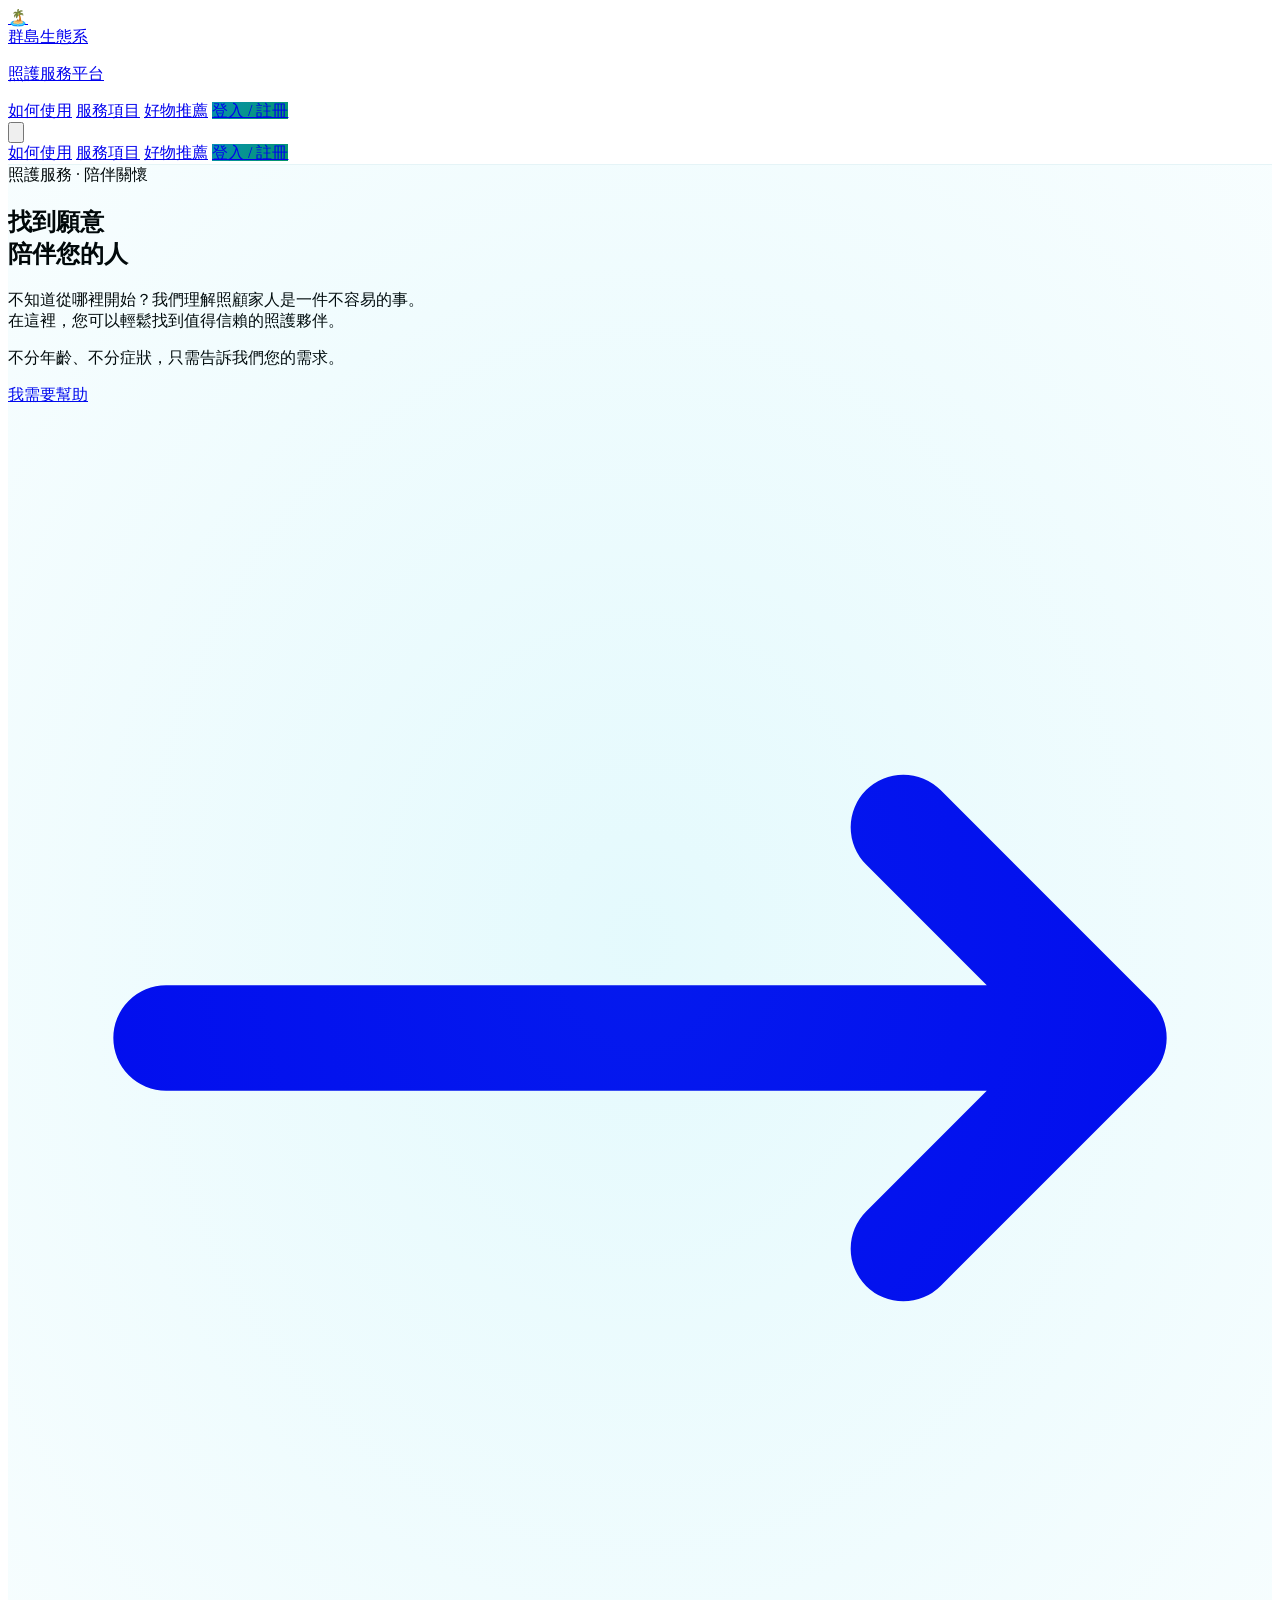
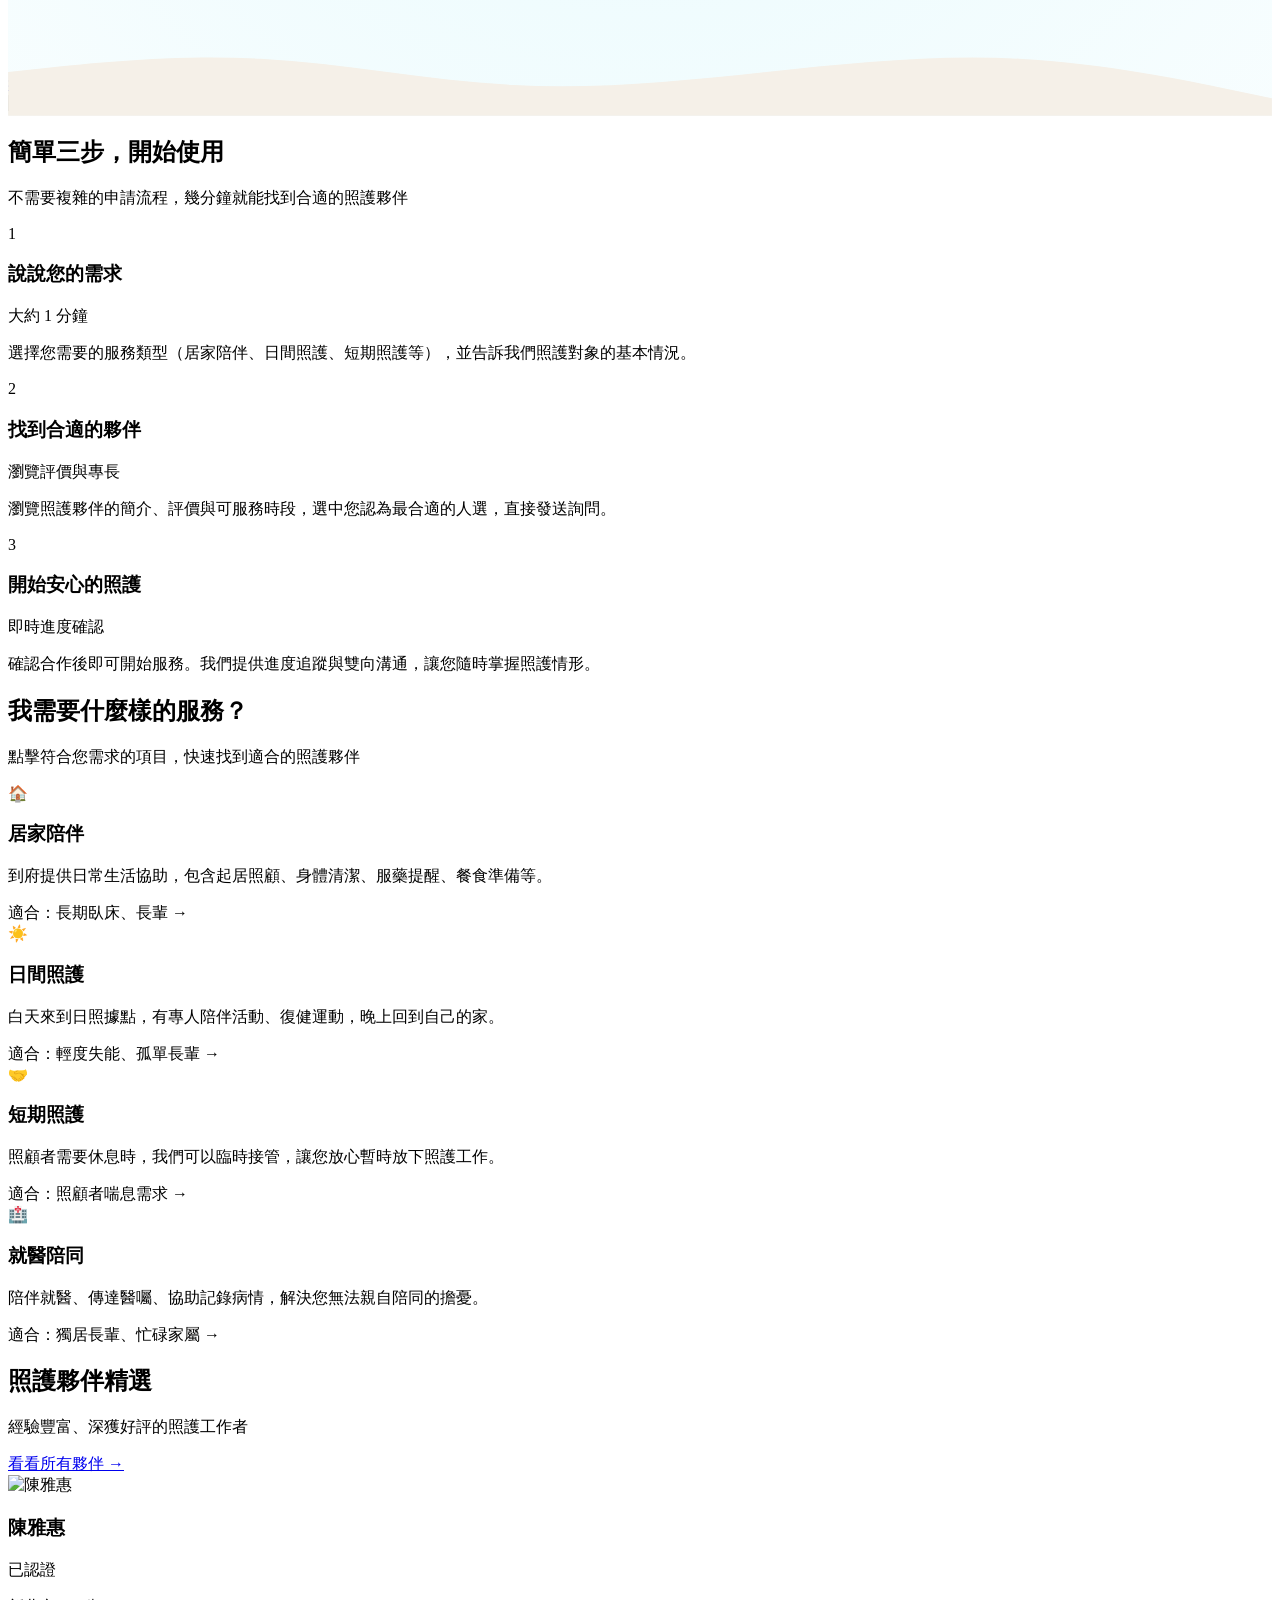
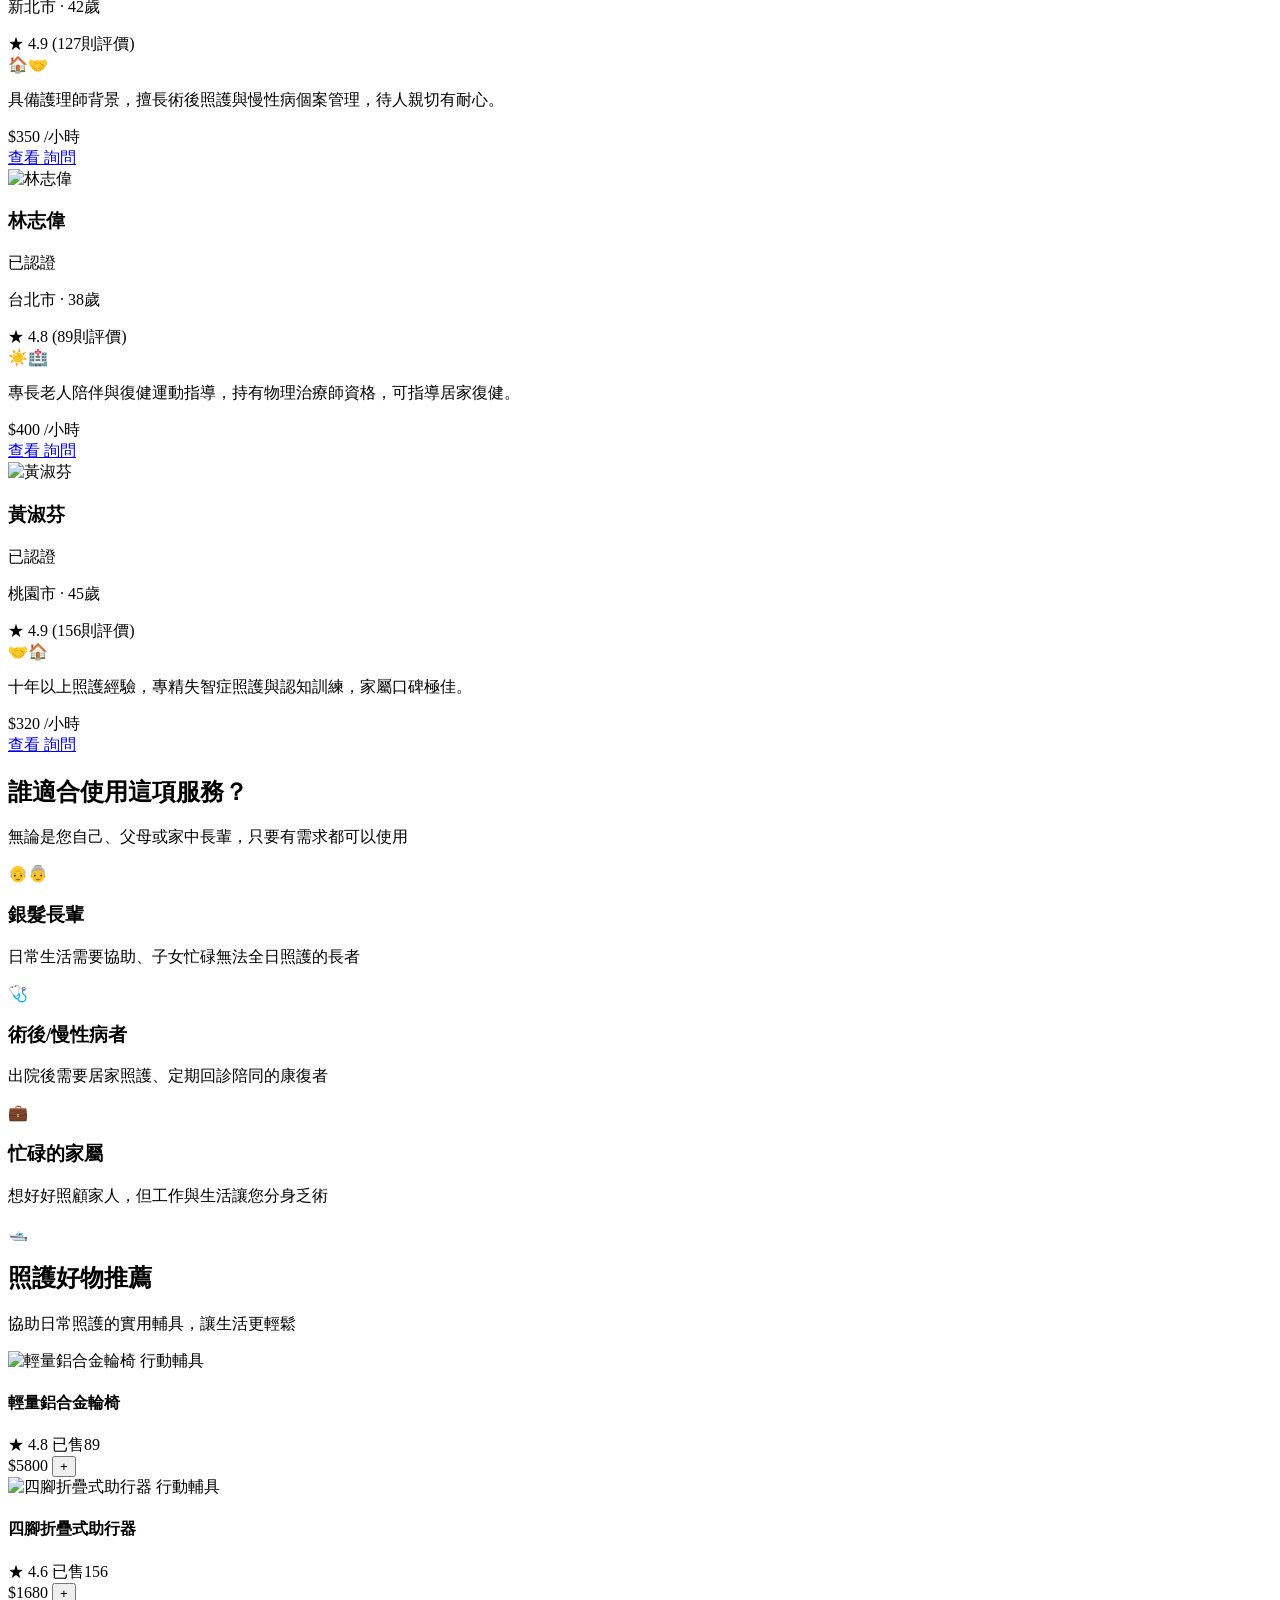
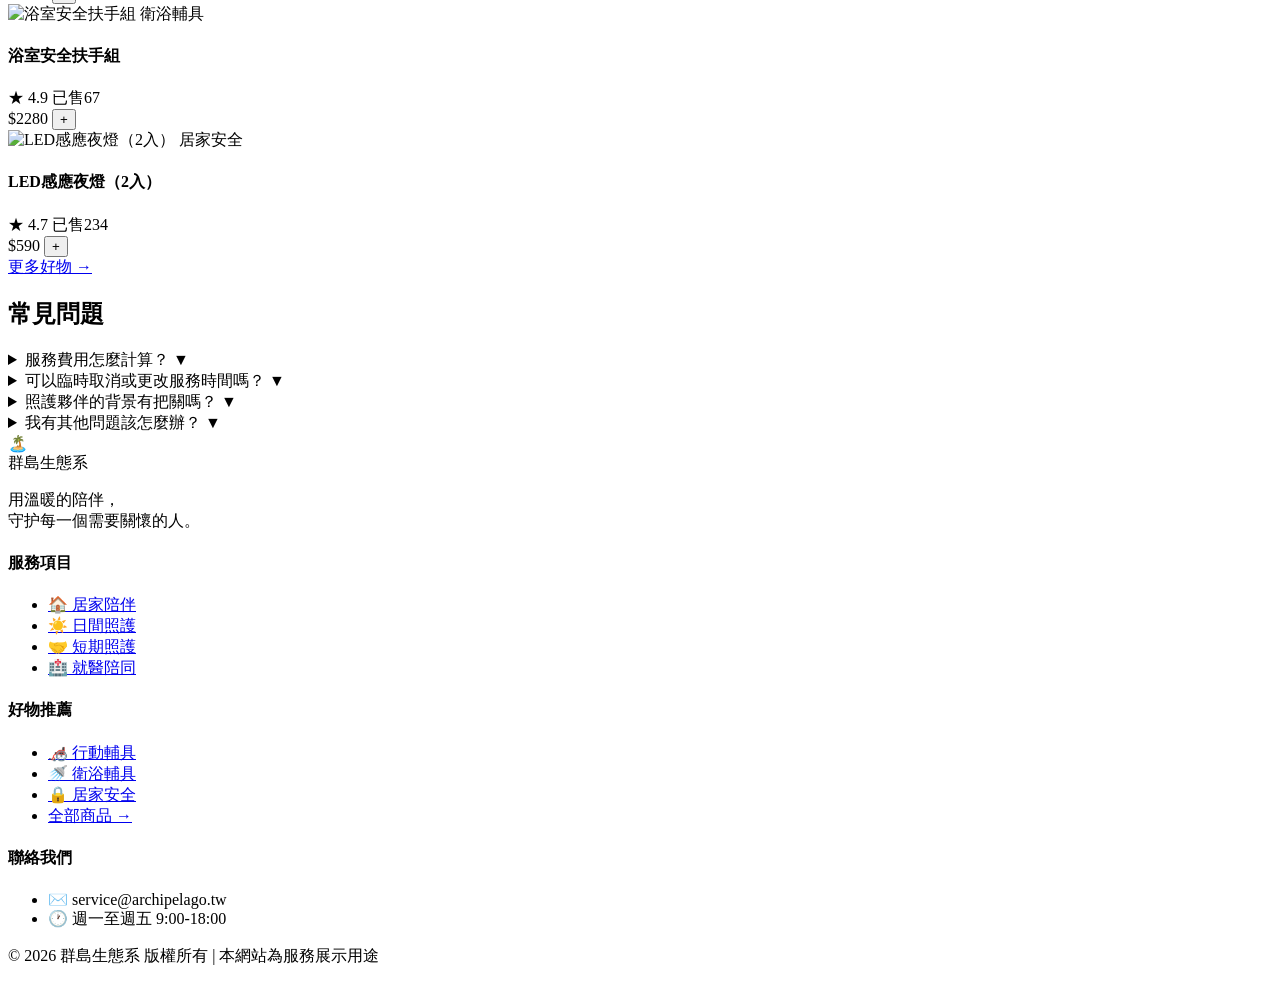
==== commit b90dc17c: "feat: 重新設計首頁為服務使用者視角 + 移除所有長照字眼 - 首頁全面改造：從「照服員視角」→「需要幫助的家屬視角」 - 主標語：「找到願意陪伴您的人」而非「每位照服員都是一座島嶼」 - 新增「" ====
--- a/index.html
+++ b/index.html
@@ -3,7 +3,7 @@
 <head>
   <meta charset="UTF-8">
   <meta name="viewport" content="width=device-width, initial-scale=1.0">
-  <title>群島生態系 - 長照服務媒合平台</title>
+  <title>群島生態系 - 照護服務平台</title>
   <script src="https://cdn.tailwindcss.com"></script>
   <link href="https://fonts.googleapis.com/css2?family=Noto+Sans+TC:wght@400;500;700&family=Nunito:wght@600;700;800&display=swap" rel="stylesheet">
   <script>
@@ -42,14 +42,14 @@
       left: -50%;
       width: 200%;
       height: 200%;
-      background: radial-gradient(ellipse at center, rgba(34,211,238,0.1) 0%, transparent 70%);
+      background: radial-gradient(ellipse at center, rgba(34,211,238,0.12) 0%, transparent 70%);
       animation: wavePulse 4s ease-in-out infinite;
     }
     @keyframes wavePulse {
       0%, 100% { transform: scale(1) rotate(0deg); opacity: 0.5; }
       50% { transform: scale(1.1) rotate(5deg); opacity: 0.8; }
     }
-    
+
     /* 島嶼卡片懸浮效果 */
     .island-card {
       transition: all 0.4s cubic-bezier(0.34, 1.56, 0.64, 1);
@@ -57,31 +57,7 @@
     .island-card:hover {
       transform: translateY(-8px) scale(1.02);
     }
-    
-    /* 波浪線裝飾 */
-    .wave-line {
-      background: linear-gradient(90deg, transparent, #0891B2, transparent);
-      height: 2px;
-      background-size: 200% 100%;
-      animation: waveFlow 3s linear infinite;
-    }
-    @keyframes waveFlow {
-      0% { background-position: -200% 0; }
-      100% { background-position: 200% 0; }
-    }
-    
-    /* 島嶼陰影 */
-    .island-shadow {
-      box-shadow: 0 20px 60px -15px rgba(8, 145, 178, 0.3);
-    }
-    
-    /* 導航列玻璃效果 */
-    .glass-nav {
-      background: rgba(255,255,255,0.85);
-      backdrop-filter: blur(12px);
-      border-bottom: 1px solid rgba(8, 145, 178, 0.1);
-    }
-    
+
     /* 浮動動畫 */
     .float {
       animation: float 3s ease-in-out infinite;
@@ -90,232 +66,432 @@
       0%, 100% { transform: translateY(0); }
       50% { transform: translateY(-10px); }
     }
-    
-    /* 島嶼頂部裝飾 */
-    .island-top {
-      background: linear-gradient(180deg, #059669 0%, #047857 100%);
-      border-radius: 50% 50% 0 0 / 30% 30% 0 0;
-      position: relative;
-    }
-    .island-top::before {
-      content: '🌴';
-      position: absolute;
-      top: -20px;
-      left: 50%;
-      transform: translateX(-50%);
-      font-size: 32px;
-    }
-    
+
+    /* 導航列玻璃效果 */
+    .glass-nav {
+      background: rgba(255,255,255,0.92);
+      backdrop-filter: blur(12px);
+      border-bottom: 1px solid rgba(8, 145, 178, 0.1);
+    }
+
     /* 登入按鈕漸層 */
-    .btn-login {
+    .btn-primary {
       background: linear-gradient(135deg, #0891B2 0%, #059669 100%);
       transition: all 0.3s ease;
     }
-    .btn-login:hover {
+    .btn-primary:hover {
       background: linear-gradient(135deg, #0E7490 0%, #047857 100%);
       transform: scale(1.05);
       box-shadow: 0 10px 30px -10px rgba(8, 145, 178, 0.5);
     }
+
+    /* 步進指示器 */
+    .step-dot {
+      transition: all 0.3s ease;
+    }
+    .step-dot.active {
+      background: #0891B2;
+      transform: scale(1.3);
+    }
+    .step-dot.done {
+      background: #059669;
+    }
+
+    /* 服務分類卡片 */
+    .service-card {
+      transition: all 0.3s ease;
+      cursor: pointer;
+    }
+    .service-card:hover {
+      transform: translateY(-4px);
+      box-shadow: 0 20px 40px -15px rgba(8, 145, 178, 0.25);
+    }
+
+    /* 波浪底線 */
+    .wave-divider {
+      position: absolute;
+      bottom: 0;
+      left: 0;
+      right: 0;
+      line-height: 0;
+    }
+
+    /* 緊急咨询浮動標籤 */
+    .help-float {
+      animation: pulse-ring 2s ease-out infinite;
+    }
+    @keyframes pulse-ring {
+      0% { box-shadow: 0 0 0 0 rgba(249, 115, 22, 0.4); }
+      70% { box-shadow: 0 0 0 12px rgba(249, 115, 22, 0); }
+      100% { box-shadow: 0 0 0 0 rgba(249, 115, 22, 0); }
+    }
   </style>
 </head>
 <body class="bg-gradient-to-b from-ocean via-ocean-light to-sand min-h-screen font-sans text-night">
-  
+
   <!-- Navigation -->
   <nav class="glass-nav sticky top-0 z-50">
     <div class="max-w-7xl mx-auto px-4">
       <div class="flex justify-between items-center h-16">
-        <div class="flex items-center gap-3">
+        <a href="index.html" class="flex items-center gap-3">
           <div class="w-10 h-10 bg-gradient-to-br from-ocean to-island rounded-full flex items-center justify-center shadow-lg">
             <span class="text-xl">🏝️</span>
           </div>
           <div>
             <span class="font-display font-bold text-xl bg-gradient-to-r from-ocean to-island bg-clip-text text-transparent">群島生態系</span>
-            <p class="text-xs text-gray-500 -mt-1">長照服務媒合平台</p>
-          </div>
-        </div>
+            <p class="text-xs text-gray-500 -mt-1">照護服務平台</p>
+          </div>
+        </a>
+        <!-- Desktop Nav -->
         <div class="hidden md:flex items-center gap-6">
-          <a href="index.html" class="text-ocean font-bold">首頁</a>
-          <a href="caregivers.html" class="text-night-light hover:text-ocean font-medium">探索群島</a>
-          <a href="shop.html" class="text-night-light hover:text-ocean font-medium">補給站</a>
-          <a href="dashboard.html" class="text-night-light hover:text-ocean font-medium">我的島嶼</a>
-        </div>
-        <div class="flex items-center gap-3">
-          <a href="cart.html" class="relative p-2 text-night hover:text-ocean transition-colors">
-            <svg class="w-6 h-6" fill="none" stroke="currentColor" viewBox="0 0 24 24">
-              <path stroke-linecap="round" stroke-linejoin="round" stroke-width="2" d="M16 11V7a4 4 0 00-8 0v4M5 9h14l1 12H4L5 9z"/>
-            </svg>
-            <span id="cartCount" class="absolute -top-1 -right-1 bg-coral text-white text-xs w-5 h-5 rounded-full flex items-center justify-center hidden">0</span>
+          <a href="#how-it-works" class="text-night-light hover:text-ocean font-medium text-sm">如何使用</a>
+          <a href="#services" class="text-night-light hover:text-ocean font-medium text-sm">服務項目</a>
+          <a href="shop.html" class="text-night-light hover:text-ocean font-medium text-sm">好物推薦</a>
+          <a href="login.html" class="btn-primary text-white px-5 py-2 rounded-full font-bold text-sm shadow-lg">
+            登入 / 註冊
           </a>
-          <a href="login.html" class="btn-login text-white px-5 py-2 rounded-full font-bold text-sm shadow-lg">
-            登入探索
+        </div>
+        <!-- Mobile Nav: Hamburger -->
+        <button id="mobileMenuBtn" class="md:hidden p-2 text-night" onclick="toggleMobileMenu()">
+          <svg class="w-6 h-6" fill="none" stroke="currentColor" viewBox="0 0 24 24">
+            <path stroke-linecap="round" stroke-linejoin="round" stroke-width="2" d="M4 6h16M4 12h16M4 18h16"/>
+          </svg>
+        </button>
+      </div>
+      <!-- Mobile Menu -->
+      <div id="mobileMenu" class="hidden md:hidden pb-4 border-t border-gray-100 mt-2 pt-3">
+        <div class="flex flex-col gap-3">
+          <a href="#how-it-works" class="text-night-light font-medium text-sm py-1" onclick="toggleMobileMenu()">如何使用</a>
+          <a href="#services" class="text-night-light font-medium text-sm py-1" onclick="toggleMobileMenu()">服務項目</a>
+          <a href="shop.html" class="text-night-light font-medium text-sm py-1">好物推薦</a>
+          <a href="login.html" class="btn-primary text-white px-5 py-2.5 rounded-full font-bold text-sm text-center shadow-lg mt-1">
+            登入 / 註冊
           </a>
         </div>
       </div>
     </div>
   </nav>
 
-  <!-- Hero Section -->
-  <section class="relative py-16 md:py-24 wave">
+  <!-- ===== HERO: 服務使用者視角 ===== -->
+  <section class="relative py-12 md:py-20 wave">
     <div class="max-w-7xl mx-auto px-4">
-      <div class="grid md:grid-cols-2 gap-12 items-center">
+      <div class="grid md:grid-cols-2 gap-10 items-center">
+        <!-- Left: 主要訊息 -->
         <div class="text-center md:text-left">
-          <div class="inline-block bg-white/20 backdrop-blur px-4 py-2 rounded-full mb-6">
-            <span class="text-sm font-medium text-white">🌊 歡迎來到長照服務群島</span>
-          </div>
-          <h1 class="font-display font-extrabold text-4xl md:text-5xl lg:text-6xl text-white leading-tight mb-6">
-            每位照服員<br>
-            都是一座島嶼
+          <!-- 麵包屑 -->
+          <div class="inline-flex items-center gap-2 bg-white/25 backdrop-blur px-4 py-2 rounded-full mb-6">
+            <span class="w-2 h-2 bg-coral rounded-full"></span>
+            <span class="text-sm font-medium text-white">照護服務 · 陪伴關懷</span>
+          </div>
+
+          <h1 class="font-display font-extrabold text-3xl md:text-5xl lg:text-6xl text-white leading-tight mb-4">
+            找到願意<br>
+            陪伴您的人
           </h1>
-          <p class="text-lg text-white/90 mb-8 leading-relaxed">
-            在這片群島生態系中，每位照服員都是獨一無二的島主，<br>
-            經營著自己的小島，守護著需要關懷的人。
-          </p>
+          <p class="text-lg text-white/90 mb-3 leading-relaxed">
+            不知道從哪裡開始？我們理解照顧家人是一件不容易的事。<br class="hidden md:block">
+            在這裡，您可以輕鬆找到值得信賴的照護夥伴。
+          </p>
+          <p class="text-sm text-white/70 mb-8">
+            不分年齡、不分症狀，只需告訴我們您的需求。
+          </p>
+
+          <!-- 雙按鈕：主要CTA -->
           <div class="flex flex-col sm:flex-row gap-4 justify-center md:justify-start">
-            <a href="caregivers.html" class="bg-white text-ocean px-8 py-4 rounded-full font-bold text-lg shadow-xl hover:shadow-2xl hover:scale-105 transition-all">
-              🌴 探索群島
+            <a href="#services" class="bg-white text-ocean px-8 py-4 rounded-full font-bold text-lg shadow-xl hover:shadow-2xl hover:scale-105 transition-all flex items-center justify-center gap-2">
+              <span>我需要幫助</span>
+              <svg class="w-5 h-5" fill="none" stroke="currentColor" viewBox="0 0 24 24">
+                <path stroke-linecap="round" stroke-linejoin="round" stroke-width="2" d="M17 8l4 4m0 0l-4 4m4-4H3"/>
+              </svg>
             </a>
-            <a href="shop.html" class="border-2 border-white text-white px-8 py-4 rounded-full font-bold text-lg hover:bg-white/10 transition-all">
-              🛥️ 補給站
+            <a href="login.html?role=caregiver" class="border-2 border-white/60 text-white px-8 py-4 rounded-full font-bold text-lg hover:bg-white/10 transition-all text-center">
+              我想成為照護夥伴
             </a>
           </div>
         </div>
+
+        <!-- Right: 插圖（手機/平板直覺呈現） -->
         <div class="hidden md:block relative">
           <div class="float">
-            <img src="https://images.unsplash.com/photo-1576091160550-2173dba999ef?w=600&h=450&fit=crop" 
-                 alt="照護服務" class="rounded-3xl shadow-2xl">
-          </div>
-          <!-- 裝飾島嶼 -->
-          <div class="absolute -bottom-4 -left-4 w-20 h-20 bg-island rounded-full opacity-20"></div>
-          <div class="absolute -top-4 -right-4 w-12 h-12 bg-coral rounded-full opacity-30"></div>
-        </div>
-      </div>
-    </div>
+            <img src="https://images.unsplash.com/photo-1581579438747-1dc8d17bbce4?w=600&h=450&fit=crop"
+                 alt="照護陪伴" class="rounded-3xl shadow-2xl">
+          </div>
+          <!-- 裝飾 -->
+          <div class="absolute -bottom-6 -left-6 w-24 h-24 bg-island/20 rounded-full"></div>
+          <div class="absolute -top-4 -right-4 w-14 h-14 bg-coral/30 rounded-full"></div>
+        </div>
+      </div>
+    </div>
+
     <!-- 波浪底線 -->
-    <div class="absolute bottom-0 left-0 right-0">
+    <div class="wave-divider">
       <svg viewBox="0 0 1440 100" fill="none" xmlns="http://www.w3.org/2000/svg">
         <path d="M0 50L48 45C96 40 192 30 288 35C384 40 480 60 576 65C672 70 768 60 864 50C960 40 1056 30 1152 35C1248 40 1344 60 1392 70L1440 80V100H0V50Z" fill="#F5F0E8"/>
       </svg>
     </div>
   </section>
 
-  <!-- 群島概念介紹 -->
-  <section class="bg-sand py-16">
+  <!-- ===== 如何開始：三步驟向導 ===== -->
+  <section id="how-it-works" class="bg-sand py-16">
+    <div class="max-w-5xl mx-auto px-4">
+      <div class="text-center mb-12">
+        <h2 class="font-display font-bold text-2xl md:text-3xl text-night mb-3">簡單三步，開始使用</h2>
+        <p class="text-gray-500 text-sm">不需要複雜的申請流程，幾分鐘就能找到合適的照護夥伴</p>
+      </div>
+
+      <!-- 步進指示器 -->
+      <div class="flex justify-center items-center gap-3 mb-10">
+        <div class="step-dot active w-3 h-3 rounded-full bg-gray-300" id="stepDot1"></div>
+        <div class="w-12 h-0.5 bg-gray-300" id="stepLine1"></div>
+        <div class="step-dot w-3 h-3 rounded-full bg-gray-300" id="stepDot2"></div>
+        <div class="w-12 h-0.5 bg-gray-300" id="stepLine2"></div>
+        <div class="step-dot w-3 h-3 rounded-full bg-gray-300" id="stepDot3"></div>
+      </div>
+
+      <div class="grid md:grid-cols-3 gap-6">
+        <!-- Step 1 -->
+        <div class="bg-white rounded-2xl p-6 shadow-md border-2 border-transparent hover:border-ocean/20 transition-all">
+          <div class="flex items-center gap-3 mb-4">
+            <div class="w-12 h-12 bg-gradient-to-br from-ocean to-ocean-light rounded-2xl flex items-center justify-center text-white font-bold text-lg shadow-md">
+              1
+            </div>
+            <div>
+              <h3 class="font-bold text-lg text-night">說說您的需求</h3>
+              <p class="text-xs text-gray-400">大約 1 分鐘</p>
+            </div>
+          </div>
+          <p class="text-gray-600 text-sm leading-relaxed">
+            選擇您需要的服務類型（居家陪伴、日間照護、短期照護等），並告訴我們照護對象的基本情況。
+          </p>
+        </div>
+
+        <!-- Step 2 -->
+        <div class="bg-white rounded-2xl p-6 shadow-md border-2 border-transparent hover:border-ocean/20 transition-all">
+          <div class="flex items-center gap-3 mb-4">
+            <div class="w-12 h-12 bg-gradient-to-br from-ocean to-ocean-light rounded-2xl flex items-center justify-center text-white font-bold text-lg shadow-md">
+              2
+            </div>
+            <div>
+              <h3 class="font-bold text-lg text-night">找到合適的夥伴</h3>
+              <p class="text-xs text-gray-400">瀏覽評價與專長</p>
+            </div>
+          </div>
+          <p class="text-gray-600 text-sm leading-relaxed">
+            瀏覽照護夥伴的簡介、評價與可服務時段，選中您認為最合適的人選，直接發送詢問。
+          </p>
+        </div>
+
+        <!-- Step 3 -->
+        <div class="bg-white rounded-2xl p-6 shadow-md border-2 border-transparent hover:border-ocean/20 transition-all">
+          <div class="flex items-center gap-3 mb-4">
+            <div class="w-12 h-12 bg-gradient-to-br from-ocean to-ocean-light rounded-2xl flex items-center justify-center text-white font-bold text-lg shadow-md">
+              3
+            </div>
+            <div>
+              <h3 class="font-bold text-lg text-night">開始安心的照護</h3>
+              <p class="text-xs text-gray-400">即時進度確認</p>
+            </div>
+          </div>
+          <p class="text-gray-600 text-sm leading-relaxed">
+            確認合作後即可開始服務。我們提供進度追蹤與雙向溝通，讓您隨時掌握照護情形。
+          </p>
+        </div>
+      </div>
+    </div>
+  </section>
+
+  <!-- ===== 服務項目：四大需求導向 ===== -->
+  <section id="services" class="bg-sand py-16">
     <div class="max-w-7xl mx-auto px-4">
+      <div class="text-center mb-10">
+        <h2 class="font-display font-bold text-2xl md:text-3xl text-night mb-3">我需要什麼樣的服務？</h2>
+        <p class="text-gray-500 text-sm">點擊符合您需求的項目，快速找到適合的照護夥伴</p>
+      </div>
+
+      <div class="grid sm:grid-cols-2 lg:grid-cols-4 gap-5">
+        <!-- 居家陪伴 -->
+        <div class="service-card bg-white rounded-2xl p-6 shadow-md border-2 border-transparent" onclick="goToService('home')">
+          <div class="w-16 h-16 bg-gradient-to-br from-ocean/10 to-ocean-light/20 rounded-2xl flex items-center justify-center mb-4 text-3xl">
+            🏠
+          </div>
+          <h3 class="font-bold text-lg text-night mb-2">居家陪伴</h3>
+          <p class="text-gray-500 text-sm leading-relaxed mb-4">
+            到府提供日常生活協助，包含起居照顧、身體清潔、服藥提醒、餐食準備等。
+          </p>
+          <div class="flex items-center justify-between">
+            <span class="text-xs text-ocean font-medium">適合：長期臥床、長輩</span>
+            <span class="text-ocean">→</span>
+          </div>
+        </div>
+
+        <!-- 日間照護 -->
+        <div class="service-card bg-white rounded-2xl p-6 shadow-md border-2 border-transparent" onclick="goToService('daycare')">
+          <div class="w-16 h-16 bg-gradient-to-br from-coral/10 to-orange-200/20 rounded-2xl flex items-center justify-center mb-4 text-3xl">
+            ☀️
+          </div>
+          <h3 class="font-bold text-lg text-night mb-2">日間照護</h3>
+          <p class="text-gray-500 text-sm leading-relaxed mb-4">
+            白天來到日照據點，有專人陪伴活動、復健運動，晚上回到自己的家。
+          </p>
+          <div class="flex items-center justify-between">
+            <span class="text-xs text-coral font-medium">適合：輕度失能、孤單長輩</span>
+            <span class="text-coral">→</span>
+          </div>
+        </div>
+
+        <!-- 短期照護 -->
+        <div class="service-card bg-white rounded-2xl p-6 shadow-md border-2 border-transparent" onclick="goToService('respite')">
+          <div class="w-16 h-16 bg-gradient-to-br from-purple-100 to-purple-200/30 rounded-2xl flex items-center justify-center mb-4 text-3xl">
+            🤝
+          </div>
+          <h3 class="font-bold text-lg text-night mb-2">短期照護</h3>
+          <p class="text-gray-500 text-sm leading-relaxed mb-4">
+            照顧者需要休息時，我們可以臨時接管，讓您放心暫時放下照護工作。
+          </p>
+          <div class="flex items-center justify-between">
+            <span class="text-xs text-purple-600 font-medium">適合：照顧者喘息需求</span>
+            <span class="text-purple-500">→</span>
+          </div>
+        </div>
+
+        <!-- 就醫陪同 -->
+        <div class="service-card bg-white rounded-2xl p-6 shadow-md border-2 border-transparent" onclick="goToService('medical')">
+          <div class="w-16 h-16 bg-gradient-to-br from-island/10 to-island-light/20 rounded-2xl flex items-center justify-center mb-4 text-3xl">
+            🏥
+          </div>
+          <h3 class="font-bold text-lg text-night mb-2">就醫陪同</h3>
+          <p class="text-gray-500 text-sm leading-relaxed mb-4">
+            陪伴就醫、傳達醫囑、協助記錄病情，解決您無法親自陪同的擔憂。
+          </p>
+          <div class="flex items-center justify-between">
+            <span class="text-xs text-island font-medium">適合：獨居長輩、忙碌家屬</span>
+            <span class="text-island">→</span>
+          </div>
+        </div>
+      </div>
+    </div>
+  </section>
+
+  <!-- ===== 照護夥伴精選 ===== -->
+  <section class="bg-sand pb-16">
+    <div class="max-w-7xl mx-auto px-4">
+      <div class="flex flex-col sm:flex-row justify-between items-start sm:items-center gap-4 mb-8">
+        <div>
+          <h2 class="font-display font-bold text-2xl md:text-3xl text-night mb-1">照護夥伴精選</h2>
+          <p class="text-gray-500 text-sm">經驗豐富、深獲好評的照護工作者</p>
+        </div>
+        <a href="caregivers.html" class="text-ocean font-bold text-sm flex items-center gap-1 whitespace-nowrap">
+          看看所有夥伴 →
+        </a>
+      </div>
+
+      <div class="grid sm:grid-cols-2 lg:grid-cols-3 gap-6" id="featuredCaregivers">
+        <!-- 動態載入 -->
+      </div>
+    </div>
+  </section>
+
+  <!-- ===== 服務對象：誰需要這項服務 ===== -->
+  <section class="bg-white py-16">
+    <div class="max-w-6xl mx-auto px-4">
       <div class="text-center mb-12">
-        <h2 class="font-display font-bold text-3xl text-night mb-4">🏝️ 群島生態系</h2>
-        <p class="text-gray-600 max-w-2xl mx-auto">每座島嶼都是獨特的存在，每位照服員都有自己擅長的領域與照護風格。找到最適合你的那位島主。</p>
-      </div>
-      
-      <div class="grid md:grid-cols-3 gap-8">
-        <div class="bg-white rounded-2xl p-6 shadow-lg border-2 border-ocean/10 hover:border-ocean/30 transition-all">
-          <div class="w-14 h-14 bg-gradient-to-br from-ocean to-ocean-light rounded-2xl flex items-center justify-center mb-4 text-2xl">
-            🏠
-          </div>
-          <h3 class="font-bold text-xl text-night mb-2">居家服務島</h3>
-          <p class="text-gray-600">到府提供身體照顧、日常起居服務，讓長者安心居家養老。</p>
-        </div>
-        <div class="bg-white rounded-2xl p-6 shadow-lg border-2 border-coral/10 hover:border-coral/30 transition-all">
-          <div class="w-14 h-14 bg-gradient-to-br from-coral to-orange-400 rounded-2xl flex items-center justify-center mb-4 text-2xl">
-            ☀️
-          </div>
-          <h3 class="font-bold text-xl text-night mb-2">日照中心島</h3>
-          <p class="text-gray-600">日間照顧服務，白天在日照中心活動，晚上回家享受天倫之樂。</p>
-        </div>
-        <div class="bg-white rounded-2xl p-6 shadow-lg border-2 border-island/10 hover:border-island/30 transition-all">
-          <div class="w-14 h-14 bg-gradient-to-br from-island to-island-light rounded-2xl flex items-center justify-center mb-4 text-2xl">
-            🤝
-          </div>
-          <h3 class="font-bold text-xl text-night mb-2">喘息服務島</h3>
-          <p class="text-gray-600">照顧者需要休息時，島主們會臨時接管照護工作，分擔照護壓力。</p>
+        <h2 class="font-display font-bold text-2xl md:text-3xl text-night mb-3">誰適合使用這項服務？</h2>
+        <p class="text-gray-500 text-sm">無論是您自己、父母或家中長輩，只要有需求都可以使用</p>
+      </div>
+
+      <div class="grid sm:grid-cols-3 gap-6">
+        <div class="bg-sand rounded-2xl p-6 text-center">
+          <div class="text-4xl mb-4">👴👵</div>
+          <h3 class="font-bold text-lg mb-2">銀髮長輩</h3>
+          <p class="text-gray-600 text-sm">日常生活需要協助、子女忙碌無法全日照護的長者</p>
+        </div>
+        <div class="bg-sand rounded-2xl p-6 text-center">
+          <div class="text-4xl mb-4">🩺</div>
+          <h3 class="font-bold text-lg mb-2">術後/慢性病者</h3>
+          <p class="text-gray-600 text-sm">出院後需要居家照護、定期回診陪同的康復者</p>
+        </div>
+        <div class="bg-sand rounded-2xl p-6 text-center">
+          <div class="text-4xl mb-4">💼</div>
+          <h3 class="font-bold text-lg mb-2">忙碌的家屬</h3>
+          <p class="text-gray-600 text-sm">想好好照顧家人，但工作與生活讓您分身乏術</p>
         </div>
       </div>
     </div>
   </section>
 
-  <!-- 精選島主 -->
-  <section class="bg-sand py-16">
-    <div class="max-w-7xl mx-auto px-4">
-      <div class="flex justify-between items-center mb-8">
-        <div>
-          <h2 class="font-display font-bold text-3xl text-night mb-2">⛵ 精選島主</h2>
-          <p class="text-gray-600">經驗豐富、深受信賴的照服員們</p>
-        </div>
-        <a href="caregivers.html" class="text-ocean font-bold hover:underline flex items-center gap-1">
-          查看全部島嶼 →
-        </a>
-      </div>
-      
-      <div class="grid md:grid-cols-3 gap-6" id="featuredCaregivers">
-        <!-- 動態載入 -->
-      </div>
-    </div>
-  </section>
-
-  <!-- 補給站 -->
+  <!-- ===== 好物推薦（不改方向，維持供應商視角OK） ===== -->
   <section class="bg-night py-16">
     <div class="max-w-7xl mx-auto px-4">
-      <div class="text-center mb-12">
-        <span class="text-4xl mb-4 block">🛥️</span>
-        <h2 class="font-display font-bold text-3xl text-white mb-2">島嶼補給站</h2>
-        <p class="text-gray-400">優質長照輔具，守護島嶼上的每一位居民</p>
-      </div>
-      
-      <div class="grid md:grid-cols-4 gap-6" id="featuredProducts">
+      <div class="text-center mb-10">
+        <span class="text-4xl mb-3 block">🛥️</span>
+        <h2 class="font-display font-bold text-2xl md:text-3xl text-white mb-2">照護好物推薦</h2>
+        <p class="text-gray-400 text-sm">協助日常照護的實用輔具，讓生活更輕鬆</p>
+      </div>
+
+      <div class="grid sm:grid-cols-2 lg:grid-cols-4 gap-5" id="featuredProducts">
         <!-- 動態載入 -->
       </div>
-      
+
       <div class="text-center mt-8">
-        <a href="shop.html" class="inline-block bg-gradient-to-r from-ocean to-island text-white px-8 py-3 rounded-full font-bold hover:shadow-lg transition-all">
-          前往補給站 →
+        <a href="shop.html" class="inline-block bg-white/10 border border-white/30 text-white px-8 py-3 rounded-full font-bold hover:bg-white/20 transition-all">
+          更多好物 →
         </a>
       </div>
     </div>
   </section>
 
-  <!-- 島主特色 -->
-  <section class="bg-gradient-to-b from-sand to-white py-16">
-    <div class="max-w-7xl mx-auto px-4">
-      <div class="text-center mb-12">
-        <h2 class="font-display font-bold text-3xl text-night mb-4">🌺 成為島主的理由</h2>
-      </div>
-      
-      <div class="grid md:grid-cols-4 gap-6">
-        <div class="text-center">
-          <div class="w-20 h-20 bg-gradient-to-br from-ocean to-ocean-light rounded-full flex items-center justify-center mx-auto mb-4 text-3xl">
-            ✓
-          </div>
-          <h3 class="font-bold text-lg mb-2">專業認證</h3>
-          <p class="text-gray-600 text-sm">所有島主均通過長照專業訓練與認證</p>
-        </div>
-        <div class="text-center">
-          <div class="w-20 h-20 bg-gradient-to-br from-coral to-orange-400 rounded-full flex items-center justify-center mx-auto mb-4 text-3xl">
-            ⚡
-          </div>
-          <h3 class="font-bold text-lg mb-2">即時媒合</h3>
-          <p class="text-gray-600 text-sm">快速配對需求，預約流程簡便順暢</p>
-        </div>
-        <div class="text-center">
-          <div class="w-20 h-20 bg-gradient-to-br from-island to-island-light rounded-full flex items-center justify-center mx-auto mb-4 text-3xl">
-            💰
-          </div>
-          <h3 class="font-bold text-lg mb-2">合理價格</h3>
-          <p class="text-gray-600 text-sm">透明訂價無隱藏費用</p>
-        </div>
-        <div class="text-center">
-          <div class="w-20 h-20 bg-gradient-to-br from-purple-500 to-pink-500 rounded-full flex items-center justify-center mx-auto mb-4 text-3xl">
-            ⭐
-          </div>
-          <h3 class="font-bold text-lg mb-2">真实評價</h3>
-          <p class="text-gray-600 text-sm">來自家屬的真实回饋與評價</p>
-        </div>
+  <!-- ===== 常見問題 ===== -->
+  <section class="bg-sand py-16">
+    <div class="max-w-3xl mx-auto px-4">
+      <div class="text-center mb-10">
+        <h2 class="font-display font-bold text-2xl md:text-3xl text-night mb-3">常見問題</h2>
+      </div>
+
+      <div class="space-y-3" id="faqList">
+        <details class="bg-white rounded-xl p-4 shadow-sm cursor-pointer group">
+          <summary class="font-bold text-night flex items-center justify-between gap-3 list-none">
+            <span>服務費用怎麼計算？</span>
+            <span class="text-ocean group-open:rotate-180 transition-transform">▼</span>
+          </summary>
+          <p class="text-gray-600 text-sm mt-3 leading-relaxed">
+            費用依據服務項目、時段與照護對象的照護需求程度而有所不同。您可以在瀏覽照護夥伴頁面時看到每位夥伴的參考費用，亦可於諮詢時進一步了解。
+          </p>
+        </details>
+        <details class="bg-white rounded-xl p-4 shadow-sm cursor-pointer group">
+          <summary class="font-bold text-night flex items-center justify-between gap-3 list-none">
+            <span>可以臨時取消或更改服務時間嗎？</span>
+            <span class="text-ocean group-open:rotate-180 transition-transform">▼</span>
+          </summary>
+          <p class="text-gray-600 text-sm mt-3 leading-relaxed">
+            可以的。請在預定服務開始前至少 24 小時通知您的照護夥伴或透過客服協助更改，確保雙方有充足的準備時間。
+          </p>
+        </details>
+        <details class="bg-white rounded-xl p-4 shadow-sm cursor-pointer group">
+          <summary class="font-bold text-night flex items-center justify-between gap-3 list-none">
+            <span>照護夥伴的背景有把關嗎？</span>
+            <span class="text-ocean group-open:rotate-180 transition-transform">▼</span>
+          </summary>
+          <p class="text-gray-600 text-sm mt-3 leading-relaxed">
+            所有照護夥伴均為经过篩選的專業從業人員。我們會確認其資格認證，並參考其他使用者給予的評價，協助您做判斷。
+          </p>
+        </details>
+        <details class="bg-white rounded-xl p-4 shadow-sm cursor-pointer group">
+          <summary class="font-bold text-night flex items-center justify-between gap-3 list-none">
+            <span>我有其他問題該怎麼辦？</span>
+            <span class="text-ocean group-open:rotate-180 transition-transform">▼</span>
+          </summary>
+          <p class="text-gray-600 text-sm mt-3 leading-relaxed">
+            歡迎透過網站聯絡我們，或在瀏覽照護夥伴時直接發送訊息詢問。我們的客服時間為週一至週五 9:00-18:00。
+          </p>
+        </details>
       </div>
     </div>
   </section>
 
-  <!-- Footer -->
+  <!-- ===== Footer ===== -->
   <footer class="bg-night text-white py-12">
     <div class="max-w-7xl mx-auto px-4">
-      <div class="grid md:grid-cols-4 gap-8">
+      <div class="grid sm:grid-cols-2 lg:grid-cols-4 gap-8">
         <div>
           <div class="flex items-center gap-2 mb-4">
             <div class="w-10 h-10 bg-gradient-to-br from-ocean to-island rounded-full flex items-center justify-center">
@@ -323,37 +499,36 @@
             </div>
             <span class="font-display font-bold text-lg">群島生態系</span>
           </div>
-          <p class="text-gray-400 text-sm">專業長照服務媒合平台<br>每位照服員都是獨特的島嶼</p>
+          <p class="text-gray-400 text-sm leading-relaxed">用溫暖的陪伴，<br>守护每一個需要關懷的人。</p>
         </div>
         <div>
-          <h4 class="font-bold mb-4">服務類型</h4>
+          <h4 class="font-bold mb-4 text-sm">服務項目</h4>
           <ul class="space-y-2 text-gray-400 text-sm">
-            <li><a href="caregivers.html?type=home" class="hover:text-ocean">🏠 居家服務島</a></li>
-            <li><a href="caregivers.html?type=daycare" class="hover:text-ocean">☀️ 日照中心島</a></li>
-            <li><a href="caregivers.html?type=respite" class="hover:text-ocean">🤝 喘息服務島</a></li>
-            <li><a href="caregivers.html?type=medical" class="hover:text-ocean">🏥 醫療陪同島</a></li>
+            <li><a href="caregivers.html?type=home" class="hover:text-ocean">🏠 居家陪伴</a></li>
+            <li><a href="caregivers.html?type=daycare" class="hover:text-ocean">☀️ 日間照護</a></li>
+            <li><a href="caregivers.html?type=respite" class="hover:text-ocean">🤝 短期照護</a></li>
+            <li><a href="caregivers.html?type=medical" class="hover:text-ocean">🏥 就醫陪同</a></li>
           </ul>
         </div>
         <div>
-          <h4 class="font-bold mb-4">補給站</h4>
+          <h4 class="font-bold mb-4 text-sm">好物推薦</h4>
           <ul class="space-y-2 text-gray-400 text-sm">
             <li><a href="shop.html?category=mobility" class="hover:text-ocean">🦽 行動輔具</a></li>
             <li><a href="shop.html?category=bathroom" class="hover:text-ocean">🚿 衛浴輔具</a></li>
             <li><a href="shop.html?category=safety" class="hover:text-ocean">🔒 居家安全</a></li>
-            <li><a href="shop.html?category=rehab" class="hover:text-ocean">💪 康復器材</a></li>
+            <li><a href="shop.html" class="hover:text-ocean">全部商品 →</a></li>
           </ul>
         </div>
         <div>
-          <h4 class="font-bold mb-4">聯絡我們</h4>
+          <h4 class="font-bold mb-4 text-sm">聯絡我們</h4>
           <ul class="space-y-2 text-gray-400 text-sm">
-            <li>📞 02-XXXX-XXXX</li>
             <li>✉️ service@archipelago.tw</li>
             <li>🕐 週一至週五 9:00-18:00</li>
           </ul>
         </div>
       </div>
-      <div class="border-t border-gray-700 mt-8 pt-8 text-center text-gray-400 text-sm">
-        <p>© 2026 群島生態系 版權所有 | 本網站為展示用途</p>
+      <div class="border-t border-gray-700 mt-8 pt-8 text-center text-gray-500 text-xs">
+        <p>© 2026 群島生態系 版權所有 | 本網站為服務展示用途</p>
       </div>
     </div>
   </footer>
@@ -361,51 +536,50 @@
   <script src="data.js"></script>
   <script src="app.js"></script>
   <script>
-    // 載入精選島主
+    // ===== 精選夥伴 =====
     function loadFeaturedCaregivers() {
       const container = document.getElementById('featuredCaregivers');
       const featured = caregivers.slice(0, 3);
-      container.innerHTML = featured.map(cg => createIslandCard(cg)).join('');
-    }
-
-    // 建立島主卡片
-    function createIslandCard(cg) {
+      container.innerHTML = featured.map(cg => createIslandCardNew(cg)).join('');
+    }
+
+    function createIslandCardNew(cg) {
       const serviceIcons = { home: '🏠', daycare: '☀️', respite: '🤝', medical: '🏥' };
-      const servicesHtml = cg.services.map(s => `<span class="text-xs">${serviceIcons[s] || ''}</span>`).join('');
-      
+      const servicesHtml = cg.services.map(s => `<span class="text-xs bg-sand px-2 py-0.5 rounded-full">${serviceIcons[s] || ''}</span>`).join('');
+
       return `
         <div class="island-card bg-white rounded-2xl overflow-hidden shadow-lg">
-          <div class="island-top h-24 relative">
+          <div class="h-20 bg-gradient-to-br from-ocean/20 to-island/20 relative">
             <div class="absolute -bottom-10 left-1/2 transform -translate-x-1/2">
               <img src="${cg.avatar}" alt="${cg.name}" class="w-20 h-20 rounded-full border-4 border-white object-cover shadow-lg">
             </div>
           </div>
-          <div class="pt-12 pb-6 px-4 text-center">
+          <div class="pt-12 pb-5 px-4 text-center">
             <div class="flex items-center justify-center gap-2 mb-1">
               <h3 class="font-bold text-lg">${cg.name}</h3>
-              ${cg.certified ? '<span class="text-xs bg-island/20 text-island px-2 py-0.5 rounded-full">✓認證</span>' : ''}
-            </div>
-            <p class="text-gray-500 text-sm mb-2">${cg.location}</p>
+              ${cg.certified ? '<span class="text-xs bg-island/20 text-island px-2 py-0.5 rounded-full">已認證</span>' : ''}
+            </div>
+            <p class="text-gray-500 text-xs mb-2">${cg.location} · ${cg.age}歲</p>
             <div class="flex items-center justify-center gap-1 mb-3">
               <span class="text-coral">★</span>
-              <span class="font-bold">${cg.rating}</span>
-              <span class="text-gray-400 text-sm">(${cg.reviews}則評價)</span>
-            </div>
-            <div class="flex justify-center gap-2 mb-4">
+              <span class="font-bold text-sm">${cg.rating}</span>
+              <span class="text-gray-400 text-xs">(${cg.reviews}則評價)</span>
+            </div>
+            <div class="flex flex-wrap justify-center gap-1.5 mb-3">
               ${servicesHtml}
             </div>
-            <p class="text-gray-600 text-sm line-clamp-2 mb-4">${cg.intro}</p>
-            <div class="flex items-center justify-between pt-4 border-t">
+            <p class="text-gray-600 text-xs line-clamp-2 mb-4 px-2">${cg.intro}</p>
+            <div class="flex items-center justify-between px-2 pt-3 border-t border-gray-100">
               <div>
-                <span class="text-2xl font-bold text-coral">$${cg.price}</span>
-                <span class="text-gray-400 text-sm">/小時</span>
+                <span class="text-xl font-bold text-coral">$${cg.price}</span>
+                <span class="text-gray-400 text-xs">/小時</span>
               </div>
               <div class="flex gap-2">
-                <a href="caregiver-profile.html?id=${cg.id}" class="px-3 py-1.5 border border-ocean text-ocean rounded-full text-sm hover:bg-ocean/5 transition-colors">
+                <a href="caregiver-profile.html?id=${cg.id}" class="px-3 py-1.5 border border-ocean/40 text-ocean rounded-full text-xs hover:bg-ocean/5 transition-colors">
                   查看
                 </a>
-                <a href="booking.html?caregiverId=${cg.id}" class="px-3 py-1.5 bg-ocean text-white rounded-full text-sm hover:bg-ocean-dark transition-colors">
-                  預約
+                <a href="booking.html?caregiverId=${cg.id}" class="px-3 py-1.5 bg-ocean text-white rounded-full text-xs hover:bg-ocean-dark transition-colors">
+                  詢問
                 </a>
               </div>
             </div>
@@ -414,34 +588,33 @@
       `;
     }
 
-    // 載入補給站商品
+    // ===== 精選商品 =====
     function loadFeaturedProducts() {
       const container = document.getElementById('featuredProducts');
       const featured = products.slice(0, 4);
-      container.innerHTML = featured.map(p => createSupplyCard(p)).join('');
-    }
-
-    // 建立補給站商品卡片
-    function createSupplyCard(prod) {
+      container.innerHTML = featured.map(p => createSupplyCardNew(p)).join('');
+    }
+
+    function createSupplyCardNew(prod) {
       return `
         <div class="bg-night-light rounded-xl overflow-hidden hover:scale-105 transition-all cursor-pointer">
           <div class="relative">
-            <img src="${prod.image}" alt="${prod.name}" class="w-full h-36 object-cover">
-            <span class="absolute top-2 right-2 bg-coral text-white text-xs px-2 py-0.5 rounded-full">
+            <img src="${prod.image}" alt="${prod.name}" class="w-full h-32 object-cover">
+            <span class="absolute top-2 right-2 bg-coral/90 text-white text-xs px-2 py-0.5 rounded-full">
               ${prod.categoryName}
             </span>
           </div>
           <div class="p-3">
             <h4 class="font-bold text-white text-sm mb-1 line-clamp-1">${prod.name}</h4>
             <div class="flex items-center gap-1 mb-2">
-              <span class="text-coral text-sm">★</span>
-              <span class="text-white text-sm">${prod.rating}</span>
+              <span class="text-coral text-xs">★</span>
+              <span class="text-white text-xs">${prod.rating}</span>
               <span class="text-gray-500 text-xs">已售${prod.sold}</span>
             </div>
             <div class="flex justify-between items-center">
-              <span class="text-lg font-bold text-coral">$${prod.price}</span>
-              <button onclick="addToCart(${prod.id})" class="w-8 h-8 bg-ocean/20 rounded-full flex items-center justify-center hover:bg-ocean/40 transition-colors">
-                <span class="text-white text-sm">+</span>
+              <span class="text-base font-bold text-coral">$${prod.price}</span>
+              <button onclick="event.stopPropagation(); addToCart(${prod.id})" class="w-7 h-7 bg-ocean/30 rounded-full flex items-center justify-center hover:bg-ocean/50 transition-colors">
+                <span class="text-white text-xs">+</span>
               </button>
             </div>
           </div>
@@ -449,21 +622,18 @@
       `;
     }
 
-    // 搜尋功能
-    function searchCaregivers() {
-      const type = document.getElementById('serviceType').value;
-      const region = document.getElementById('region').value;
-      const date = document.getElementById('searchDate').value;
-      
-      let url = 'caregivers.html?';
-      if (type) url += `type=${type}&`;
-      if (region) url += `region=${region}&`;
-      if (date) url += `date=${date}&`;
-      
-      window.location.href = url;
-    }
-
-    // 初始化
+    // ===== 服務類型跳轉 =====
+    function goToService(type) {
+      window.location.href = 'caregivers.html?type=' + type;
+    }
+
+    // ===== Mobile Menu =====
+    function toggleMobileMenu() {
+      const menu = document.getElementById('mobileMenu');
+      menu.classList.toggle('hidden');
+    }
+
+    // ===== 初始化 =====
     document.addEventListener('DOMContentLoaded', () => {
       loadFeaturedCaregivers();
       loadFeaturedProducts();
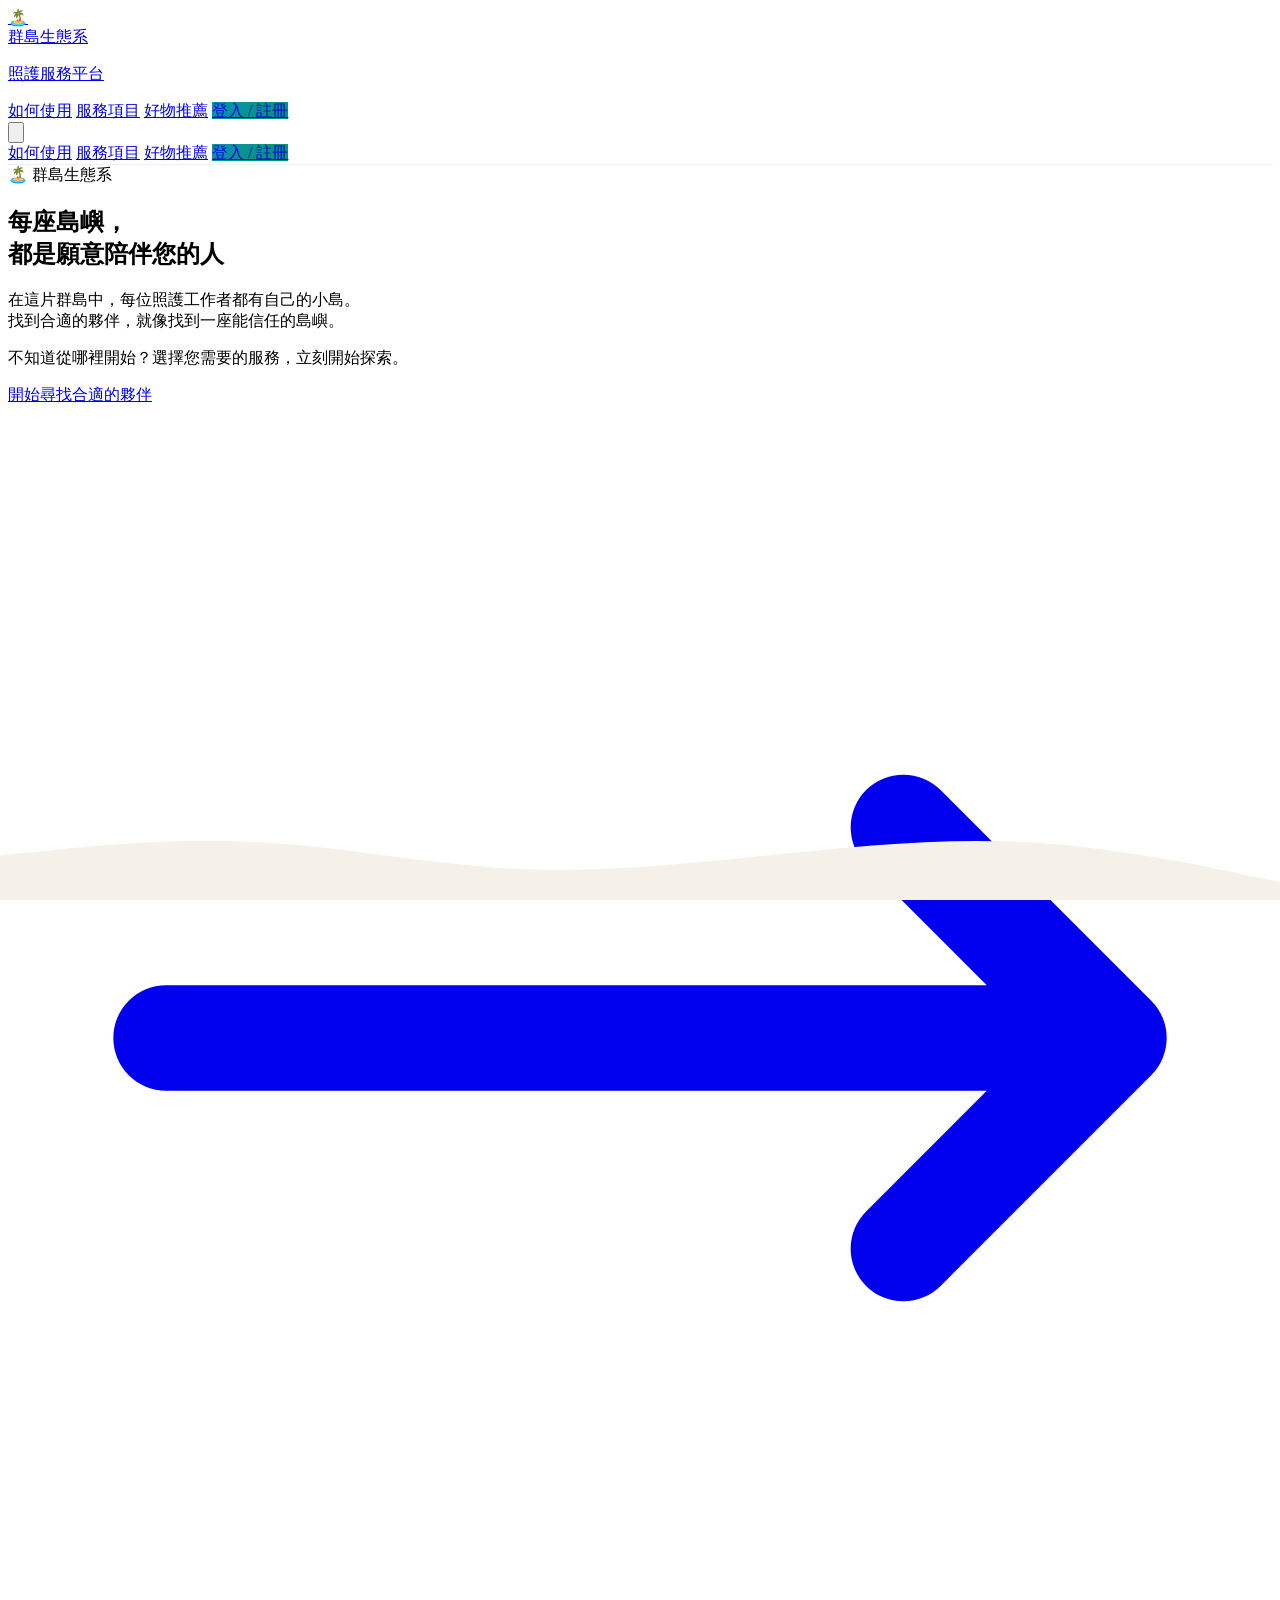
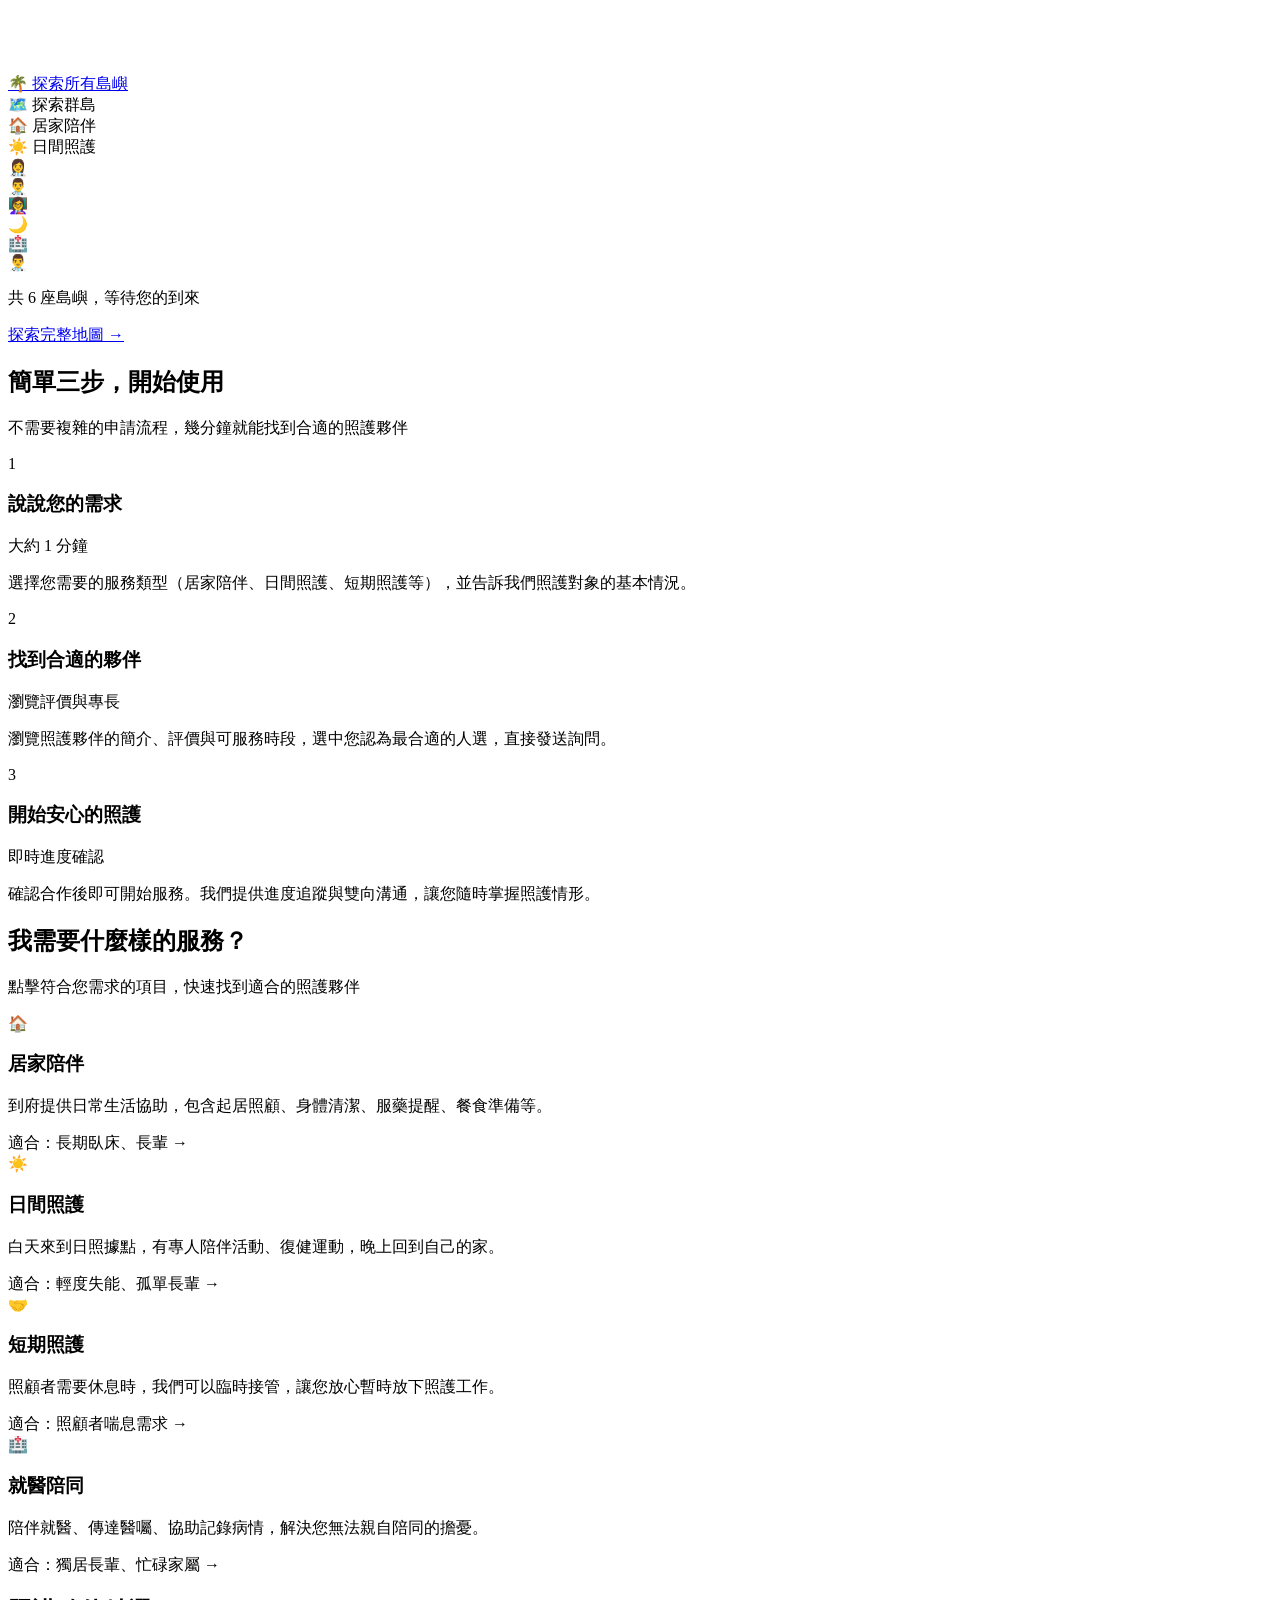
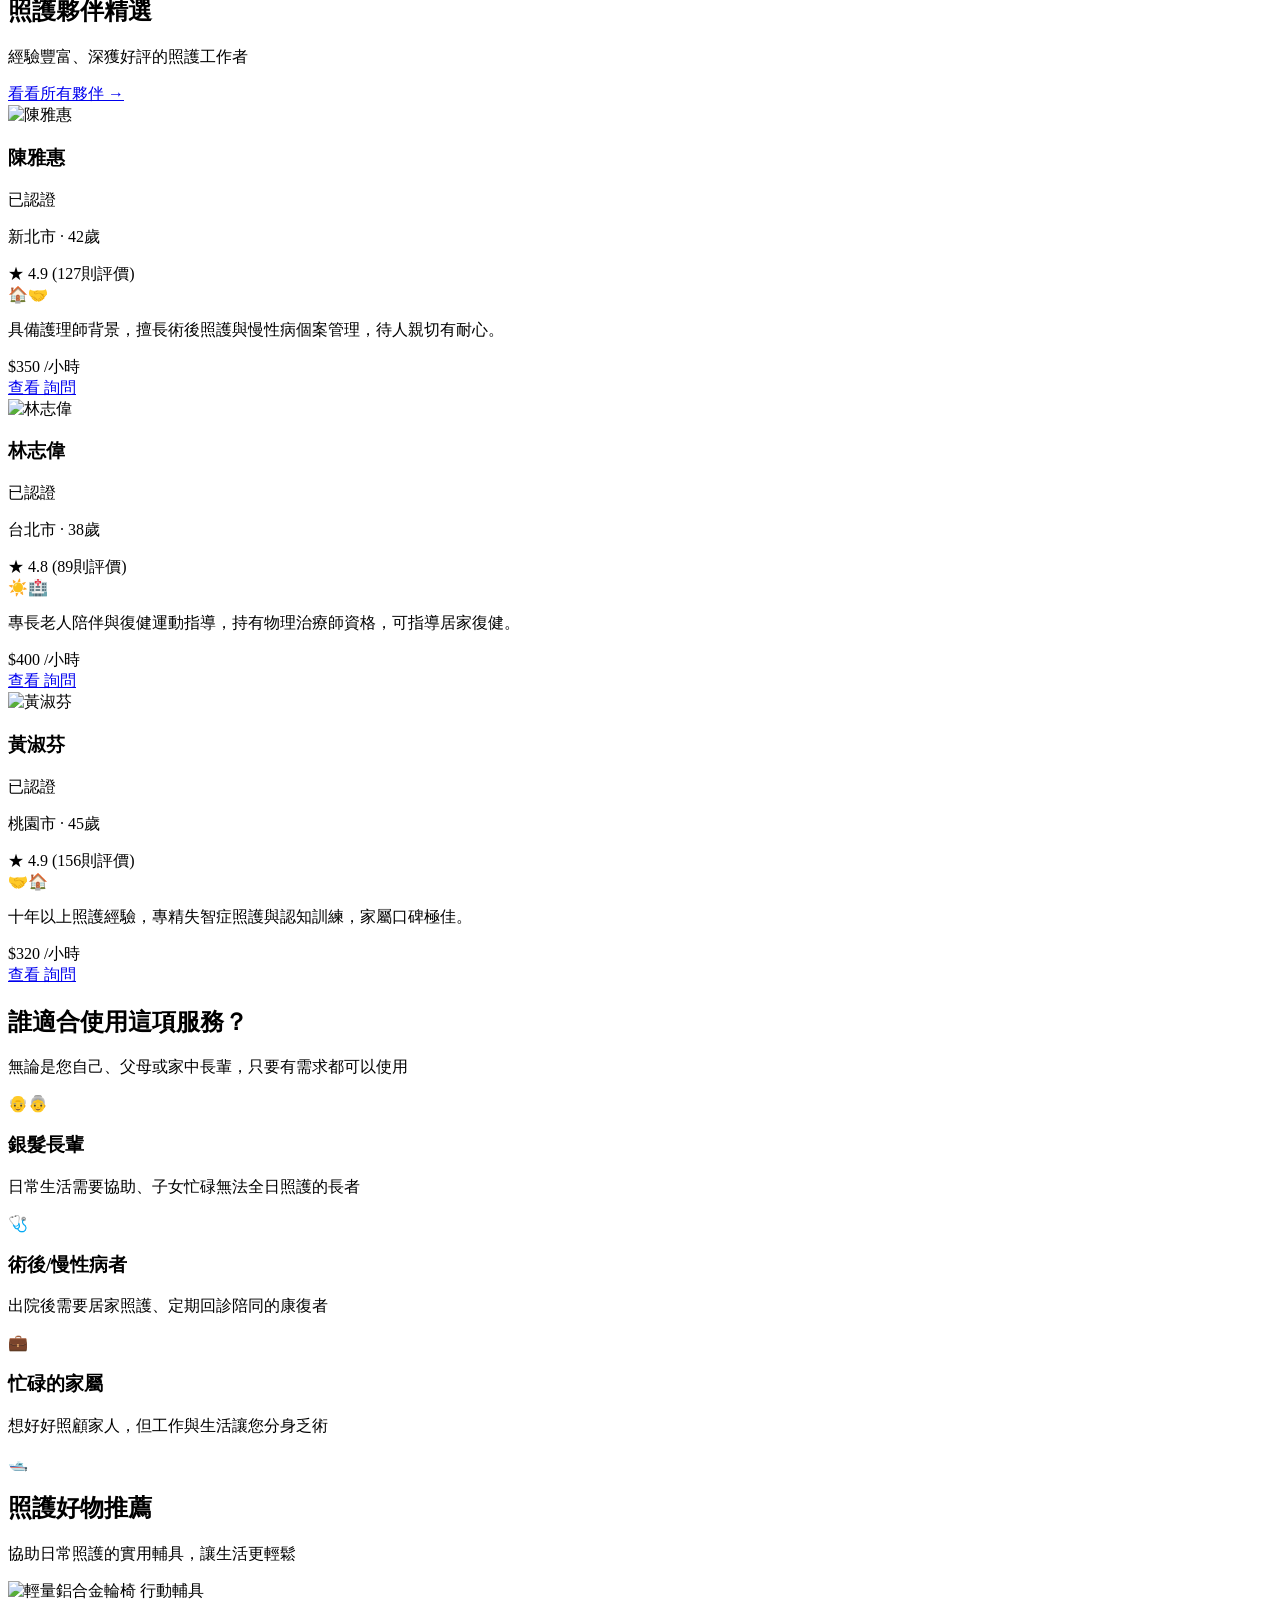
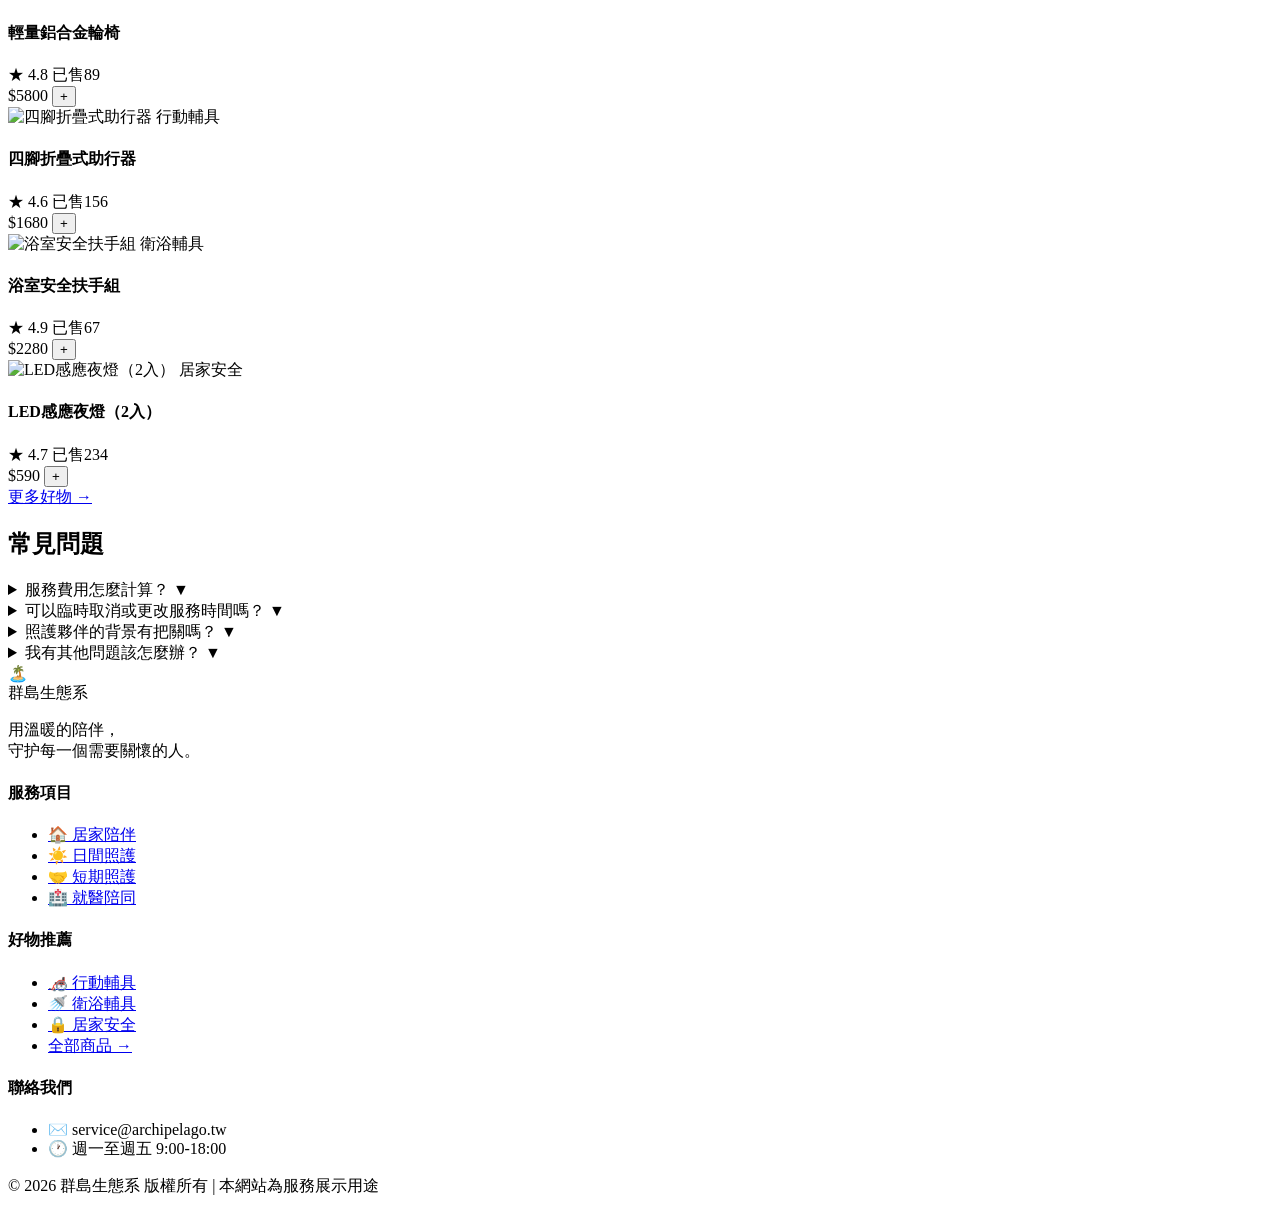
==== commit 131a5fbe: "fix: Hero區域重建島嶼意象 - 深海背景 + 迷你群島地圖 - 標語改為「每座島嶼，都是願意陪伴您的人」 - 深海背景（深藍色）與其他頁面島嶼地圖視覺一致 - 右側加入迷你群島地圖預覽（含島嶼" ====
--- a/index.html
+++ b/index.html
@@ -173,52 +173,164 @@
   </nav>
 
   <!-- ===== HERO: 服務使用者視角 ===== -->
-  <section class="relative py-12 md:py-20 wave">
+  <section class="relative pt-8 pb-0 md:pt-12 md:pb-0 overflow-hidden">
+    <!-- 深海背景 -->
+    <div class="absolute inset-0 bg-gradient-to-b from-[#0A1628] via-[#0F3460] to-[#16425B] -z-10"></div>
+    <!-- 背景裝飾：迷你群島地圖（淡化修飾） -->
+    <div class="absolute inset-0 opacity-10 pointer-events-none" aria-hidden="true">
+      <div class="absolute top-8 left-[5%] w-16 h-12">
+        <div class="w-full h-full bg-gradient-to-br from-green-400 to-green-600 rounded-full"></div>
+      </div>
+      <div class="absolute top-16 left-[15%] w-10 h-8">
+        <div class="w-full h-full bg-gradient-to-br from-green-500 to-green-700 rounded-full"></div>
+      </div>
+      <div class="absolute top-6 right-[20%] w-14 h-10">
+        <div class="w-full h-full bg-gradient-to-br from-green-400 to-green-600 rounded-full"></div>
+      </div>
+      <div class="absolute top-20 right-[10%] w-8 h-6">
+        <div class="w-full h-full bg-gradient-to-br from-green-600 to-green-800 rounded-full"></div>
+      </div>
+      <div class="absolute bottom-32 left-[8%] w-12 h-9">
+        <div class="w-full h-full bg-gradient-to-br from-green-500 to-green-700 rounded-full"></div>
+      </div>
+      <div class="absolute bottom-24 right-[15%] w-10 h-7">
+        <div class="w-full h-full bg-gradient-to-br from-green-400 to-green-600 rounded-full"></div>
+      </div>
+      <!-- 沙灘光暈 -->
+      <div class="absolute top-8 left-[5%] w-20 h-16 bg-yellow-300/20 rounded-full blur-xl"></div>
+      <div class="absolute top-6 right-[20%] w-18 h-14 bg-yellow-300/15 rounded-full blur-xl"></div>
+    </div>
+
     <div class="max-w-7xl mx-auto px-4">
-      <div class="grid md:grid-cols-2 gap-10 items-center">
-        <!-- Left: 主要訊息 -->
-        <div class="text-center md:text-left">
+      <div class="grid md:grid-cols-2 gap-8 md:gap-12 items-center">
+        <!-- Left: 主要訊息（使用者視角） -->
+        <div class="text-center md:text-left pb-12 md:pb-16">
           <!-- 麵包屑 -->
-          <div class="inline-flex items-center gap-2 bg-white/25 backdrop-blur px-4 py-2 rounded-full mb-6">
+          <div class="inline-flex items-center gap-2 bg-white/10 backdrop-blur border border-white/20 px-4 py-2 rounded-full mb-6">
             <span class="w-2 h-2 bg-coral rounded-full"></span>
-            <span class="text-sm font-medium text-white">照護服務 · 陪伴關懷</span>
+            <span class="text-sm font-medium text-white/90">🏝️ 群島生態系</span>
           </div>
 
           <h1 class="font-display font-extrabold text-3xl md:text-5xl lg:text-6xl text-white leading-tight mb-4">
-            找到願意<br>
-            陪伴您的人
+            每座島嶼，<br class="hidden md:block">
+            都是願意陪伴您的人
           </h1>
-          <p class="text-lg text-white/90 mb-3 leading-relaxed">
-            不知道從哪裡開始？我們理解照顧家人是一件不容易的事。<br class="hidden md:block">
-            在這裡，您可以輕鬆找到值得信賴的照護夥伴。
-          </p>
-          <p class="text-sm text-white/70 mb-8">
-            不分年齡、不分症狀，只需告訴我們您的需求。
-          </p>
-
-          <!-- 雙按鈕：主要CTA -->
-          <div class="flex flex-col sm:flex-row gap-4 justify-center md:justify-start">
-            <a href="#services" class="bg-white text-ocean px-8 py-4 rounded-full font-bold text-lg shadow-xl hover:shadow-2xl hover:scale-105 transition-all flex items-center justify-center gap-2">
-              <span>我需要幫助</span>
-              <svg class="w-5 h-5" fill="none" stroke="currentColor" viewBox="0 0 24 24">
+          <p class="text-base md:text-lg text-white/80 mb-2 leading-relaxed">
+            在這片群島中，每位照護工作者都有自己的小島。<br class="hidden md:block">
+            找到合適的夥伴，就像找到一座能信任的島嶼。
+          </p>
+          <p class="text-sm text-white/60 mb-8">
+            不知道從哪裡開始？選擇您需要的服務，立刻開始探索。
+          </p>
+
+          <!-- 雙按鈕 -->
+          <div class="flex flex-col sm:flex-row gap-3 justify-center md:justify-start">
+            <a href="#services" class="bg-white text-ocean px-7 py-3.5 rounded-full font-bold text-base shadow-xl hover:shadow-2xl hover:scale-105 transition-all flex items-center justify-center gap-2">
+              開始尋找合適的夥伴
+              <svg class="w-4 h-4" fill="none" stroke="currentColor" viewBox="0 0 24 24">
                 <path stroke-linecap="round" stroke-linejoin="round" stroke-width="2" d="M17 8l4 4m0 0l-4 4m4-4H3"/>
               </svg>
             </a>
-            <a href="login.html?role=caregiver" class="border-2 border-white/60 text-white px-8 py-4 rounded-full font-bold text-lg hover:bg-white/10 transition-all text-center">
-              我想成為照護夥伴
+            <a href="caregivers.html" class="border-2 border-white/50 text-white px-7 py-3.5 rounded-full font-bold text-base hover:bg-white/10 transition-all text-center text-sm">
+              🌴 探索所有島嶼
             </a>
           </div>
         </div>
 
-        <!-- Right: 插圖（手機/平板直覺呈現） -->
-        <div class="hidden md:block relative">
-          <div class="float">
-            <img src="https://images.unsplash.com/photo-1581579438747-1dc8d17bbce4?w=600&h=450&fit=crop"
-                 alt="照護陪伴" class="rounded-3xl shadow-2xl">
-          </div>
-          <!-- 裝飾 -->
-          <div class="absolute -bottom-6 -left-6 w-24 h-24 bg-island/20 rounded-full"></div>
-          <div class="absolute -top-4 -right-4 w-14 h-14 bg-coral/30 rounded-full"></div>
+        <!-- Right: 群島裝飾圖（手機時簡化為純視覺） -->
+        <div class="hidden md:flex flex-col items-center justify-center pb-12">
+          <!-- 島嶼地圖視覺效果 -->
+          <div class="relative w-full max-w-md">
+            <!-- 海洋背景卡片 -->
+            <div class="bg-gradient-to-br from-[#0F3460] to-[#16425B] rounded-3xl p-6 border border-cyan-500/20 shadow-2xl">
+              <!-- 地圖標題 -->
+              <div class="flex items-center gap-2 mb-4">
+                <span class="text-cyan-400 text-sm">🗺️</span>
+                <span class="text-white/80 text-sm font-medium">探索群島</span>
+              </div>
+              <!-- 島嶼群（裝飾性地呈現） -->
+              <div class="relative h-48">
+                <!-- 網格線 -->
+                <div class="absolute inset-0 opacity-10" style="background-image: linear-gradient(rgba(34,211,238,0.5) 1px, transparent 1px), linear-gradient(90deg, rgba(34,211,238,0.5) 1px, transparent 1px); background-size: 30px 30px;"></div>
+
+                <!-- Zone Label 左上 -->
+                <div class="absolute top-2 left-2 bg-slate-800/80 border border-cyan-500/30 rounded-lg px-2 py-1 text-xs text-white z-10">
+                  <span class="text-cyan-400">🏠</span> 居家陪伴
+                </div>
+                <!-- Zone Label 右上 -->
+                <div class="absolute top-2 right-2 bg-slate-800/80 border border-orange-500/30 rounded-lg px-2 py-1 text-xs text-white z-10">
+                  <span class="text-orange-400">☀️</span> 日間照護
+                </div>
+
+                <!-- 島嶼們 -->
+                <!-- 島嶼1：大島 -->
+                <div class="absolute top-10 left-6">
+                  <div class="relative">
+                    <div class="absolute -inset-1 bg-yellow-300/40 rounded-full blur-sm"></div>
+                    <div class="relative w-16 h-12 bg-gradient-to-br from-green-400 to-green-600 rounded-full flex items-center justify-center shadow-lg">
+                      <div class="absolute -top-1.5 -left-1 w-3 h-3 bg-green-700 rounded-full opacity-70"></div>
+                      <div class="absolute -top-0.5 right-2 w-2 h-2 bg-green-800 rounded-full opacity-60"></div>
+                      <span class="text-lg">👩‍⚕️</span>
+                    </div>
+                  </div>
+                </div>
+                <!-- 島嶼2 -->
+                <div class="absolute top-8 right-10">
+                  <div class="relative">
+                    <div class="absolute -inset-1 bg-yellow-300/40 rounded-full blur-sm"></div>
+                    <div class="relative w-12 h-9 bg-gradient-to-br from-green-500 to-green-700 rounded-full flex items-center justify-center shadow-md">
+                      <span class="text-sm">👨‍⚕️</span>
+                    </div>
+                  </div>
+                </div>
+                <!-- 島嶼3 -->
+                <div class="absolute top-20 left-20">
+                  <div class="relative">
+                    <div class="absolute -inset-1 bg-yellow-300/30 rounded-full blur-sm"></div>
+                    <div class="relative w-10 h-7 bg-gradient-to-br from-green-400 to-green-600 rounded-full flex items-center justify-center shadow-md">
+                      <span class="text-xs">👩‍🏫</span>
+                    </div>
+                  </div>
+                </div>
+                <!-- 島嶼4 -->
+                <div class="absolute bottom-10 left-8">
+                  <div class="relative">
+                    <div class="absolute -inset-1 bg-yellow-300/40 rounded-full blur-sm"></div>
+                    <div class="relative w-11 h-8 bg-gradient-to-br from-green-500 to-green-700 rounded-full flex items-center justify-center shadow-md">
+                      <span class="text-sm">🌙</span>
+                    </div>
+                  </div>
+                </div>
+                <!-- 島嶼5：右側大島 -->
+                <div class="absolute bottom-8 right-6">
+                  <div class="relative">
+                    <div class="absolute -inset-1 bg-yellow-300/40 rounded-full blur-sm"></div>
+                    <div class="relative w-14 h-10 bg-gradient-to-br from-green-400 to-green-600 rounded-full flex items-center justify-center shadow-lg">
+                      <div class="absolute -top-1 left-2 w-2 h-2 bg-green-800 rounded-full opacity-60"></div>
+                      <span class="text-base">🏥</span>
+                    </div>
+                  </div>
+                </div>
+                <!-- 島嶼6：小島 -->
+                <div class="absolute top-16 right-20">
+                  <div class="relative">
+                    <div class="absolute -inset-1 bg-yellow-300/30 rounded-full blur-sm"></div>
+                    <div class="relative w-8 h-6 bg-gradient-to-br from-green-600 to-green-800 rounded-full flex items-center justify-center shadow-sm">
+                      <span class="text-xs">👨‍⚕️</span>
+                    </div>
+                  </div>
+                </div>
+              </div>
+
+              <!-- 底部敘述 -->
+              <div class="mt-4 text-center">
+                <p class="text-white/70 text-xs">共 6 座島嶼，等待您的到來</p>
+                <a href="caregivers.html" class="inline-block mt-2 text-cyan-400 text-xs hover:text-cyan-300 font-medium">
+                  探索完整地圖 →
+                </a>
+              </div>
+            </div>
+          </div>
         </div>
       </div>
     </div>
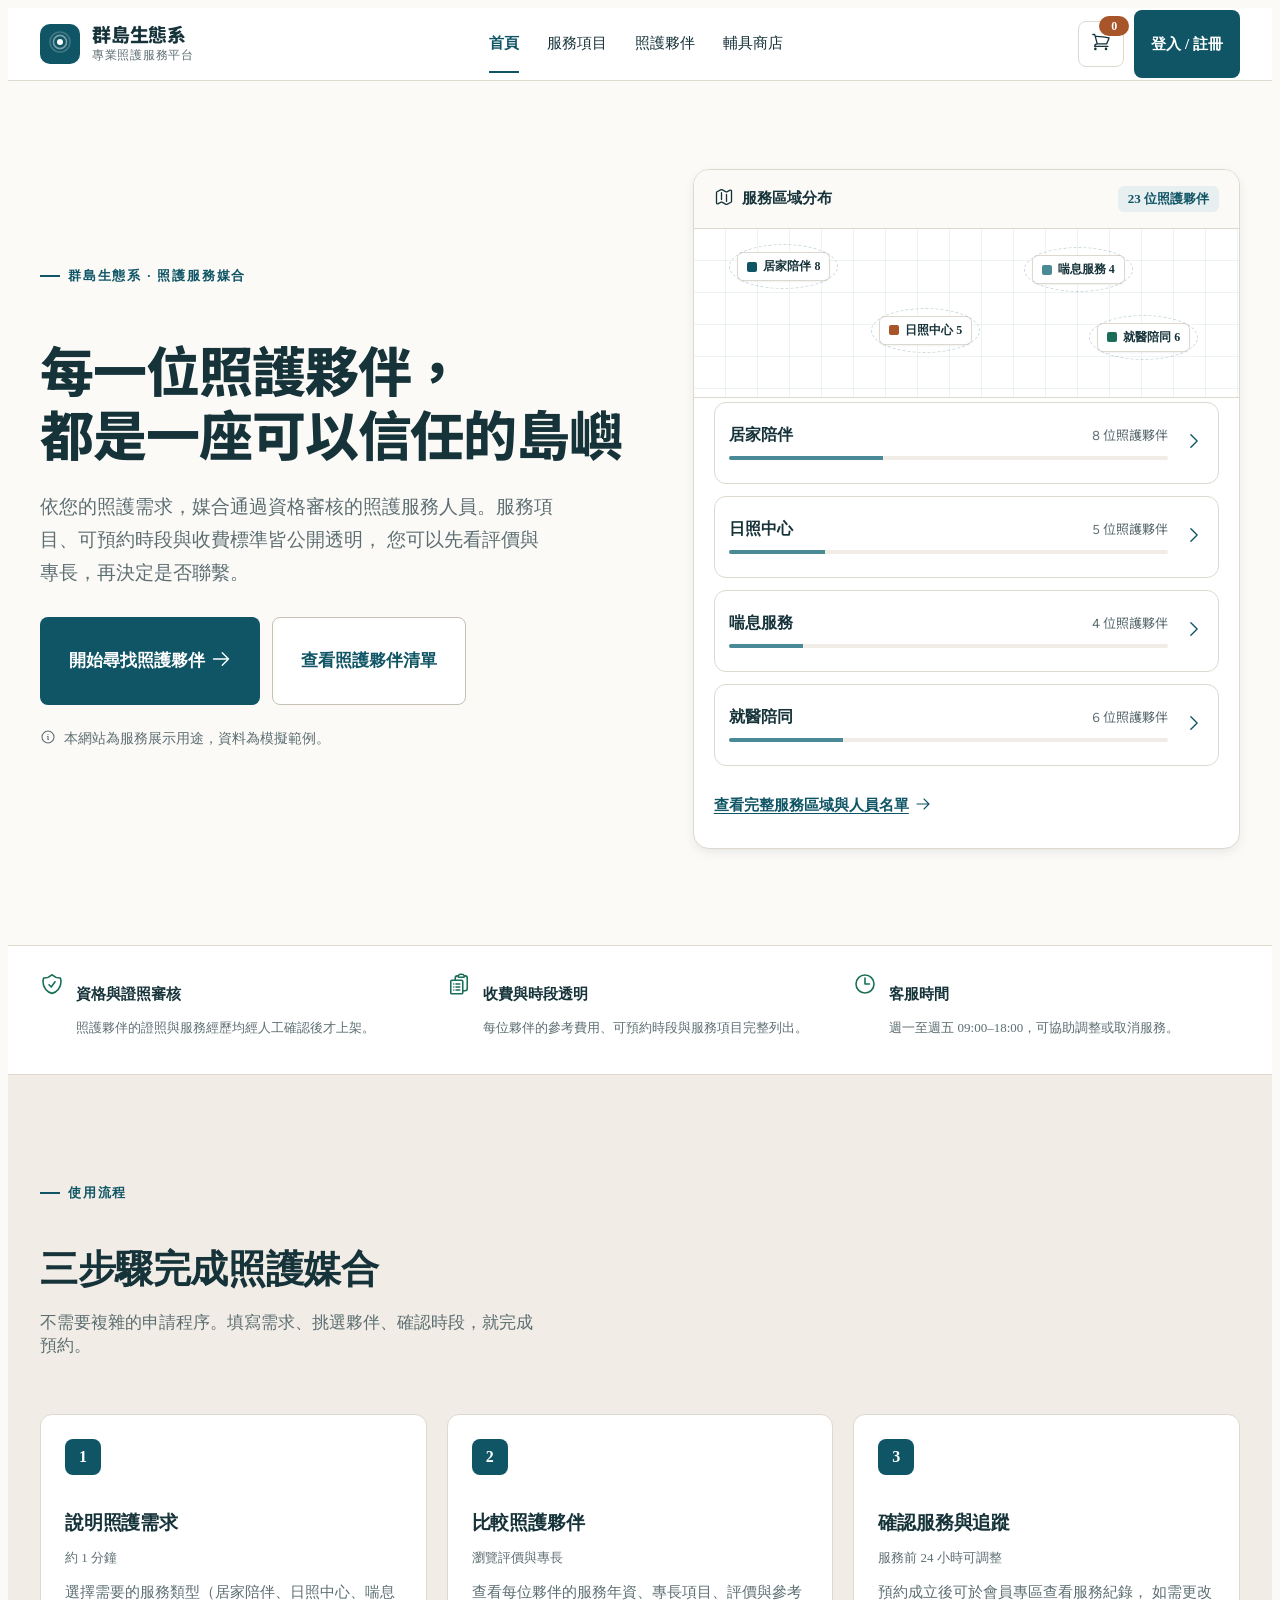
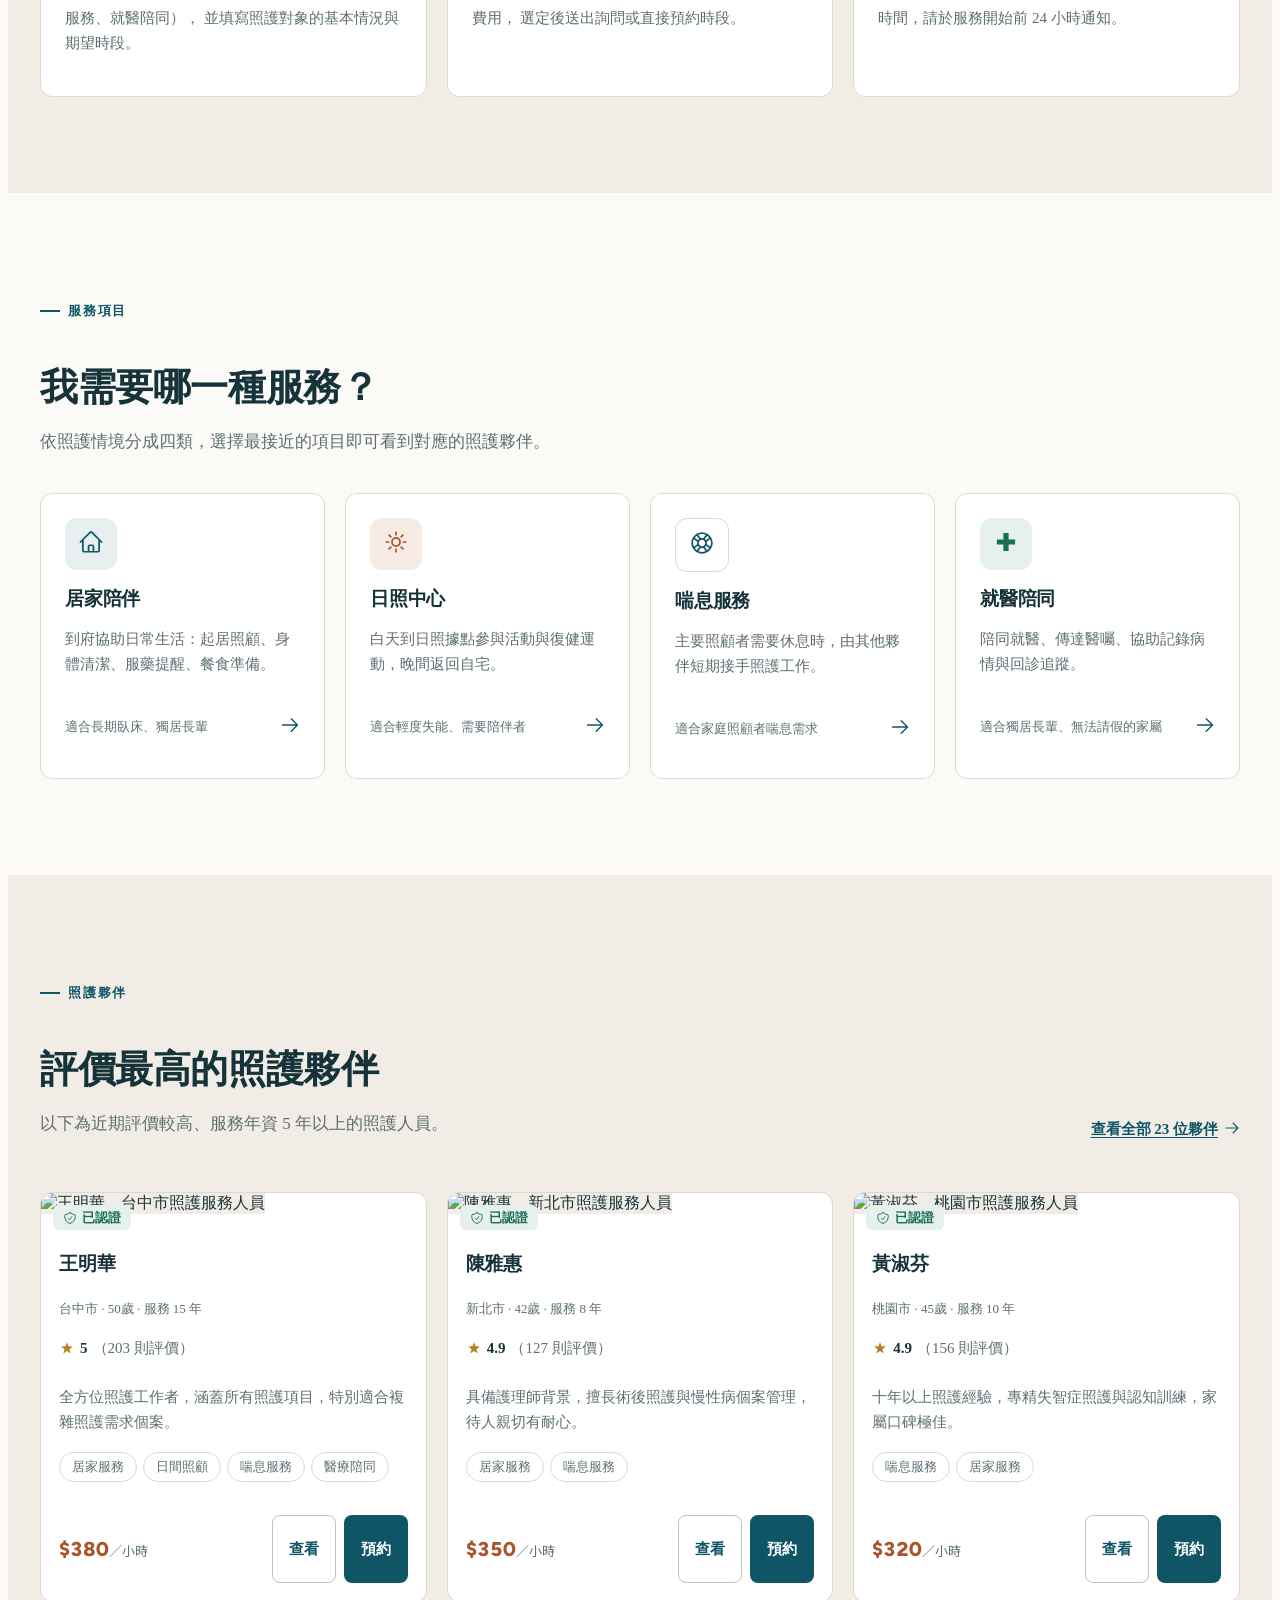
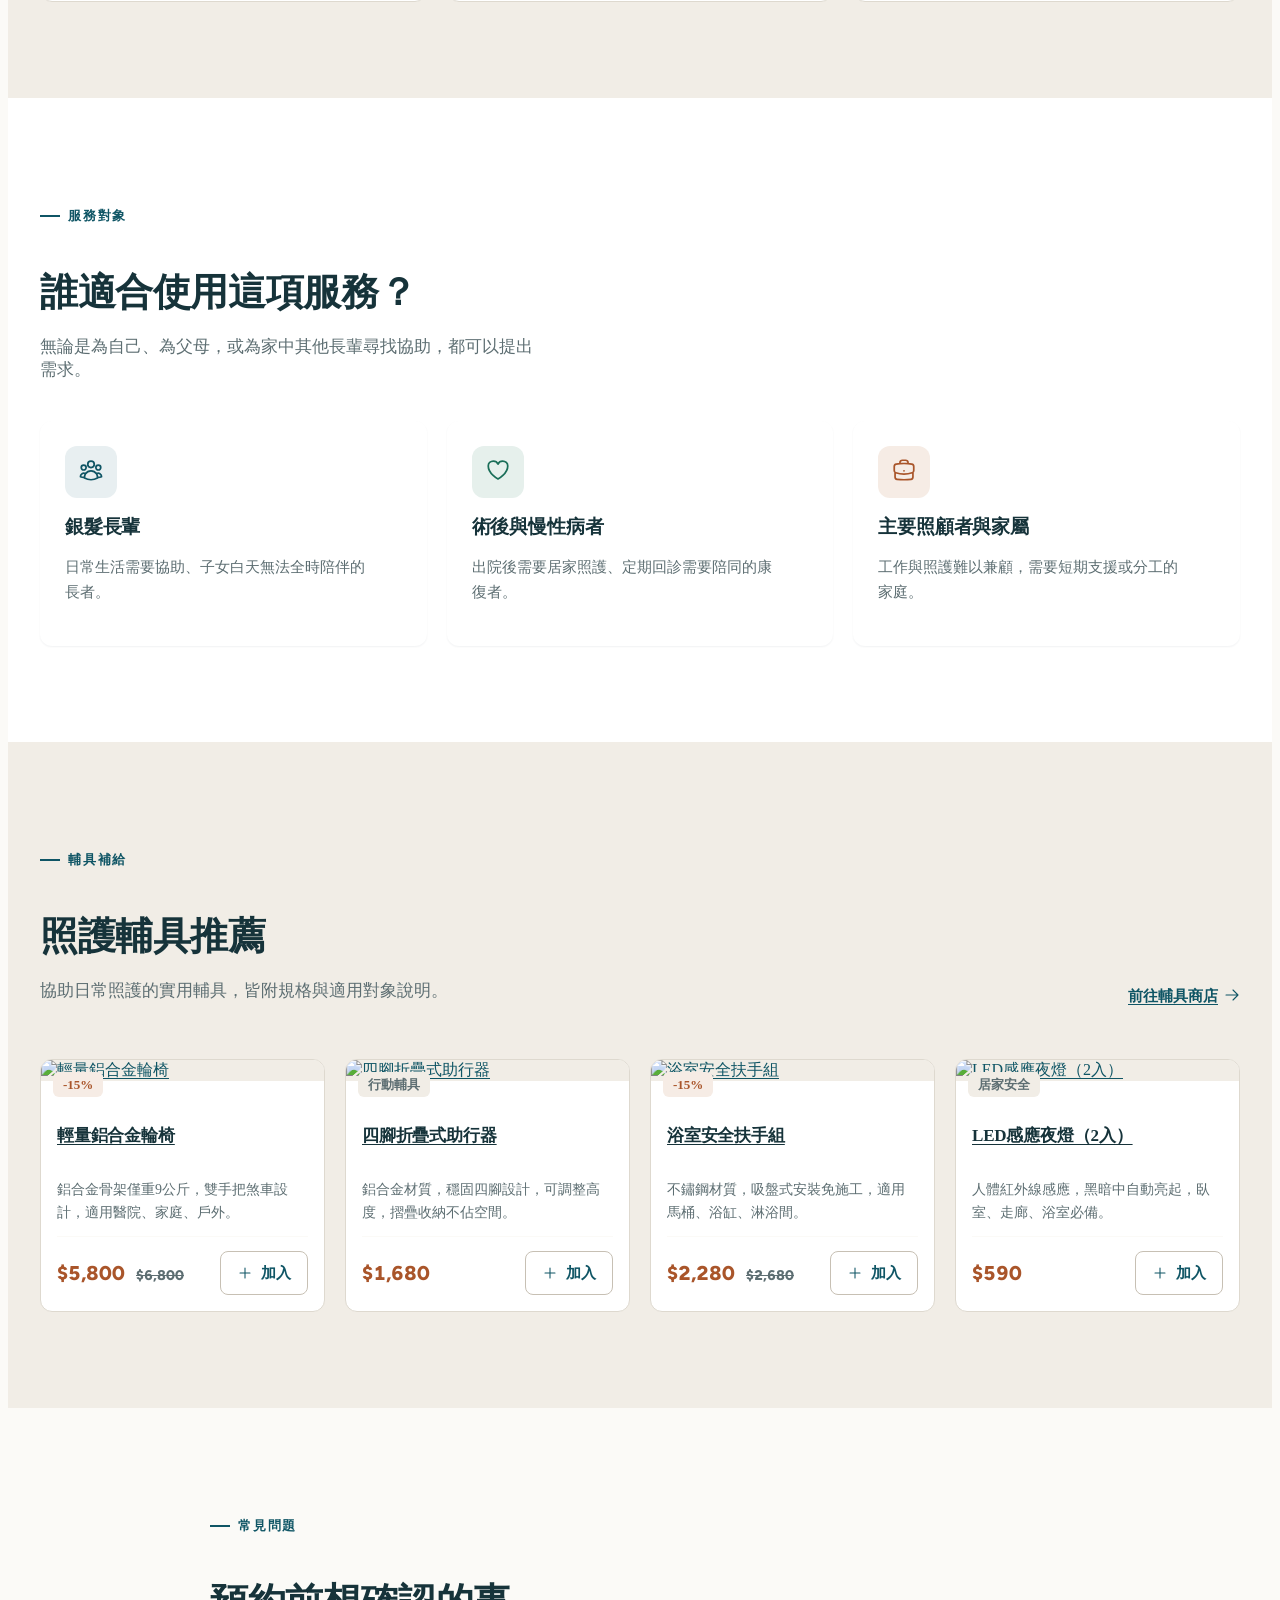
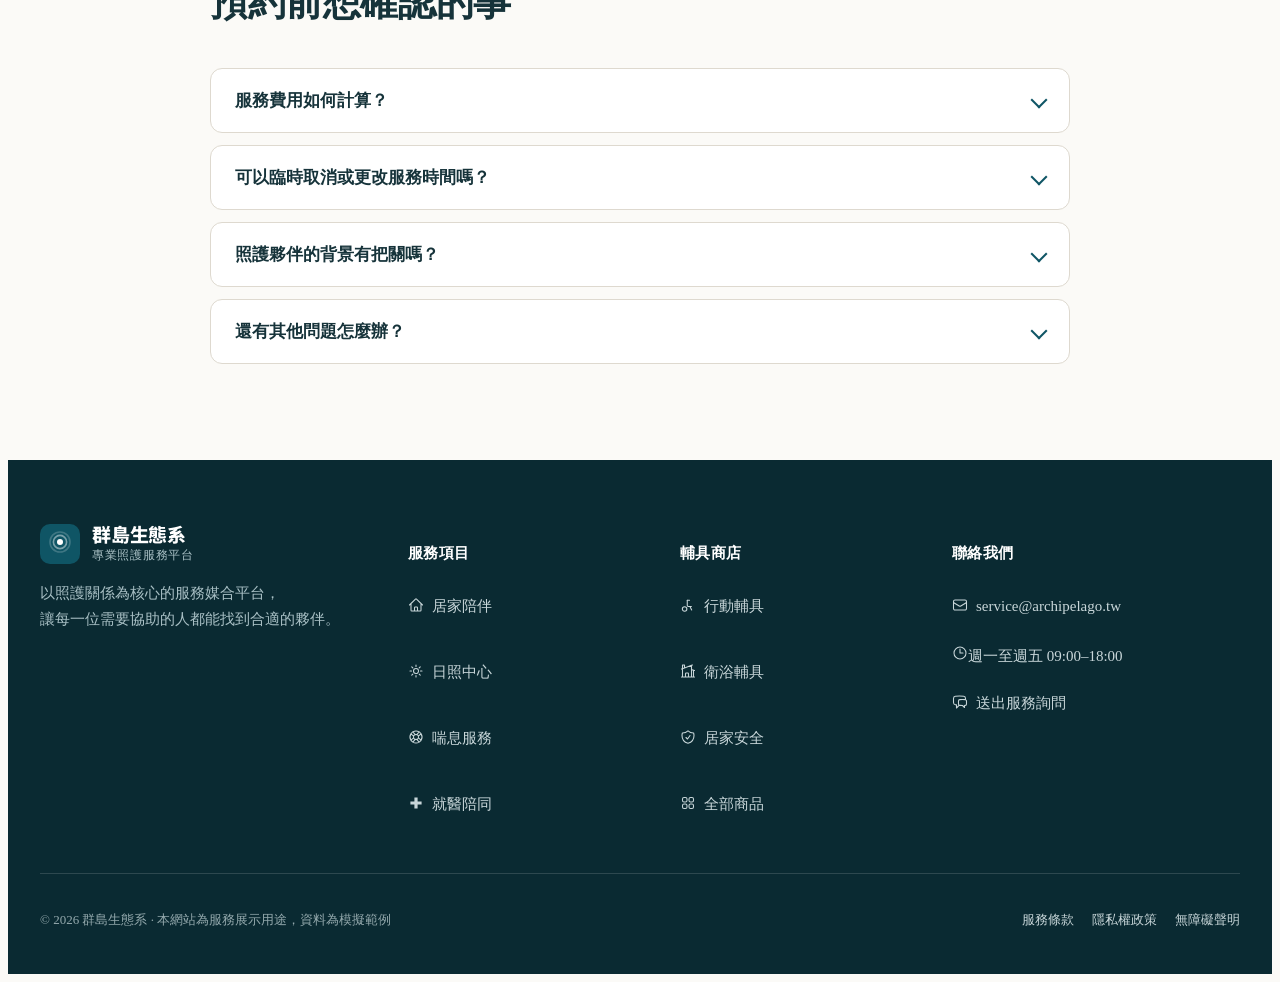
==== commit 62ae47d0: "feat: 專業照護版視覺重構（12 頁 + 共用設計系統） - 新增 theme.js / styles.css / icons.js（Heroicons 圖示系統，零 emoji）  - 移除全部" ====
--- a/index.html
+++ b/index.html
@@ -3,754 +3,531 @@
 <head>
   <meta charset="UTF-8">
   <meta name="viewport" content="width=device-width, initial-scale=1.0">
-  <title>群島生態系 - 照護服務平台</title>
+  <title>群島生態系｜專業照護服務平台</title>
+  <meta name="description" content="依需求媒合通過資格審核的照護服務人員：居家陪伴、日照中心、喘息服務、就醫陪同。服務時段與收費公開透明，23 位照護夥伴可預約。">
+  <meta property="og:type" content="website">
+  <meta property="og:locale" content="zh_TW">
+  <meta property="og:title" content="群島生態系｜專業照護服務平台">
+  <meta property="og:description" content="依需求媒合通過資格審核的照護服務人員，服務時段與收費公開透明。">
+  <meta name="theme-color" content="#0F5565">
+  <link rel="icon" href="data:image/svg+xml,%3Csvg xmlns='http://www.w3.org/2000/svg' viewBox='0 0 32 32'%3E%3Crect width='32' height='32' rx='7' fill='%230F5565'/%3E%3Cg fill='none' stroke='%23ffffff' stroke-width='1.8'%3E%3Ccircle cx='16' cy='16' r='8.5' opacity='.45'/%3E%3C/g%3E%3Ccircle cx='16' cy='16' r='3.6' fill='%23ffffff'/%3E%3C/svg%3E">
+
   <script src="https://cdn.tailwindcss.com"></script>
-  <link href="https://fonts.googleapis.com/css2?family=Noto+Sans+TC:wght@400;500;700&family=Nunito:wght@600;700;800&display=swap" rel="stylesheet">
-  <script>
-    tailwind.config = {
-      theme: {
-        extend: {
-          colors: {
-            ocean: '#0891B2',
-            'ocean-light': '#22D3EE',
-            'ocean-dark': '#0E7490',
-            sand: '#F5F0E8',
-            coral: '#F97316',
-            island: '#059669',
-            'island-light': '#34D399',
-            night: '#0F172A',
-            'night-light': '#1E293B'
-          },
-          fontFamily: {
-            sans: ['Noto Sans TC', 'sans-serif'],
-            display: ['Nunito', 'sans-serif']
-          }
-        }
-      }
-    }
-  </script>
-  <style>
-    /* 波浪動畫 */
-    .wave {
-      position: relative;
-      overflow: hidden;
-    }
-    .wave::before {
-      content: '';
-      position: absolute;
-      top: -50%;
-      left: -50%;
-      width: 200%;
-      height: 200%;
-      background: radial-gradient(ellipse at center, rgba(34,211,238,0.12) 0%, transparent 70%);
-      animation: wavePulse 4s ease-in-out infinite;
-    }
-    @keyframes wavePulse {
-      0%, 100% { transform: scale(1) rotate(0deg); opacity: 0.5; }
-      50% { transform: scale(1.1) rotate(5deg); opacity: 0.8; }
-    }
-
-    /* 島嶼卡片懸浮效果 */
-    .island-card {
-      transition: all 0.4s cubic-bezier(0.34, 1.56, 0.64, 1);
-    }
-    .island-card:hover {
-      transform: translateY(-8px) scale(1.02);
-    }
-
-    /* 浮動動畫 */
-    .float {
-      animation: float 3s ease-in-out infinite;
-    }
-    @keyframes float {
-      0%, 100% { transform: translateY(0); }
-      50% { transform: translateY(-10px); }
-    }
-
-    /* 導航列玻璃效果 */
-    .glass-nav {
-      background: rgba(255,255,255,0.92);
-      backdrop-filter: blur(12px);
-      border-bottom: 1px solid rgba(8, 145, 178, 0.1);
-    }
-
-    /* 登入按鈕漸層 */
-    .btn-primary {
-      background: linear-gradient(135deg, #0891B2 0%, #059669 100%);
-      transition: all 0.3s ease;
-    }
-    .btn-primary:hover {
-      background: linear-gradient(135deg, #0E7490 0%, #047857 100%);
-      transform: scale(1.05);
-      box-shadow: 0 10px 30px -10px rgba(8, 145, 178, 0.5);
-    }
-
-    /* 步進指示器 */
-    .step-dot {
-      transition: all 0.3s ease;
-    }
-    .step-dot.active {
-      background: #0891B2;
-      transform: scale(1.3);
-    }
-    .step-dot.done {
-      background: #059669;
-    }
-
-    /* 服務分類卡片 */
-    .service-card {
-      transition: all 0.3s ease;
-      cursor: pointer;
-    }
-    .service-card:hover {
-      transform: translateY(-4px);
-      box-shadow: 0 20px 40px -15px rgba(8, 145, 178, 0.25);
-    }
-
-    /* 波浪底線 */
-    .wave-divider {
-      position: absolute;
-      bottom: 0;
-      left: 0;
-      right: 0;
-      line-height: 0;
-    }
-
-    /* 緊急咨询浮動標籤 */
-    .help-float {
-      animation: pulse-ring 2s ease-out infinite;
-    }
-    @keyframes pulse-ring {
-      0% { box-shadow: 0 0 0 0 rgba(249, 115, 22, 0.4); }
-      70% { box-shadow: 0 0 0 12px rgba(249, 115, 22, 0); }
-      100% { box-shadow: 0 0 0 0 rgba(249, 115, 22, 0); }
-    }
-  </style>
+  <script src="theme.js"></script>
+  <link rel="preconnect" href="https://fonts.googleapis.com">
+  <link rel="preconnect" href="https://fonts.gstatic.com" crossorigin>
+  <link href="https://fonts.googleapis.com/css2?family=Figtree:wght@400;500;600;700;800&family=Noto+Sans+TC:wght@400;500;700;900&display=swap" rel="stylesheet">
+  <link rel="stylesheet" href="styles.css">
 </head>
-<body class="bg-gradient-to-b from-ocean via-ocean-light to-sand min-h-screen font-sans text-night">
-
-  <!-- Navigation -->
-  <nav class="glass-nav sticky top-0 z-50">
-    <div class="max-w-7xl mx-auto px-4">
-      <div class="flex justify-between items-center h-16">
-        <a href="index.html" class="flex items-center gap-3">
-          <div class="w-10 h-10 bg-gradient-to-br from-ocean to-island rounded-full flex items-center justify-center shadow-lg">
-            <span class="text-xl">🏝️</span>
-          </div>
+<body class="font-sans">
+
+  <a class="skip-link" href="#main">跳至主要內容</a>
+
+  <!-- ===================== 導覽列 ===================== -->
+  <header class="site-nav">
+    <div class="wrap site-nav__inner">
+      <a class="brand" href="index.html">
+        <span class="brand__mark"><i data-ic="archipelago" data-ic-class="ic-24"></i></span>
+        <span>
+          <span class="brand__name">群島生態系</span>
+          <span class="brand__tag">專業照護服務平台</span>
+        </span>
+      </a>
+
+      <nav class="nav-links" aria-label="主要導覽">
+        <a class="nav-link" href="index.html" aria-current="page">首頁</a>
+        <a class="nav-link" href="#services">服務項目</a>
+        <a class="nav-link" href="caregivers.html">照護夥伴</a>
+        <a class="nav-link" href="shop.html">輔具商店</a>
+      </nav>
+
+      <div class="nav-utils">
+        <a class="cart-link" href="cart.html" aria-label="購物車">
+          <i data-ic="shopping-cart" data-ic-class="ic-20"></i>
+          <span class="cart-count hidden" id="cartCount">0</span>
+        </a>
+        <a class="btn btn--primary btn--sm" href="login.html"><span class="hide-sm">登入 / 註冊</span><span class="show-sm">登入</span></a>
+        <button class="nav-toggle" type="button" id="mobileMenuBtn" onclick="toggleMobileMenu()"
+                aria-expanded="false" aria-controls="mobileMenu" aria-label="開啟選單">
+          <i data-ic="bars-3" data-ic-class="ic-24"></i>
+        </button>
+      </div>
+    </div>
+
+    <div class="wrap">
+      <nav class="nav-mobile" id="mobileMenu" aria-label="行動版導覽">
+        <a href="index.html" aria-current="page"><i data-ic="home" data-ic-class="ic-20"></i>首頁</a>
+        <a href="#services"><i data-ic="squares-2x2" data-ic-class="ic-20"></i>服務項目</a>
+        <a href="caregivers.html"><i data-ic="users" data-ic-class="ic-20"></i>照護夥伴</a>
+        <a href="shop.html"><i data-ic="shopping-bag" data-ic-class="ic-20"></i>輔具商店</a>
+        <a href="cart.html"><i data-ic="shopping-cart" data-ic-class="ic-20"></i>購物車</a>
+        <a href="login.html"><i data-ic="arrow-right-on-rectangle" data-ic-class="ic-20"></i>登入 / 註冊</a>
+      </nav>
+    </div>
+  </header>
+
+  <main id="main">
+
+    <!-- ===================== Hero ===================== -->
+    <section class="hero">
+      <div class="wrap hero__inner">
+        <div>
+          <p class="eyebrow">群島生態系 · 照護服務媒合</p>
+          <h1 class="hero__title">每一位照護夥伴，<br>都是一座可以信任的島嶼</h1>
+          <p class="hero__lead">
+            依您的照護需求，媒合通過資格審核的照護服務人員。服務項目、可預約時段與收費標準皆公開透明，
+            您可以先看評價與專長，再決定是否聯繫。
+          </p>
+          <div class="hero__actions">
+            <a class="btn btn--primary btn--lg" href="#services">
+              開始尋找照護夥伴
+              <i data-ic="arrow-right" data-ic-class="ic-20"></i>
+            </a>
+            <a class="btn btn--secondary btn--lg" href="caregivers.html">
+              查看照護夥伴清單
+            </a>
+          </div>
+          <p class="hero__meta">
+            <i data-ic="information-circle" data-ic-class="ic-16"></i>
+            本網站為服務展示用途，資料為模擬範例。
+          </p>
+        </div>
+
+        <!-- 服務區域分布：把群島概念轉為可讀的資料面板 -->
+        <div class="hero__panel" aria-labelledby="zoneMapTitle">
+          <div class="hero__panel-head">
+            <span class="hero__panel-title" id="zoneMapTitle">
+              <i data-ic="map" data-ic-class="ic-20"></i>
+              服務區域分布
+            </span>
+            <span class="badge badge--info">23 位照護夥伴</span>
+          </div>
+
+          <div class="hero__map map-grid" aria-hidden="true">
+            <span class="map-pin" style="top:14%;left:8%"><i class="legend-dot" style="background:#0F5565"></i>居家陪伴 8</span>
+            <span class="map-pin" style="top:52%;left:34%"><i class="legend-dot" style="background:#A9552A"></i>日照中心 5</span>
+            <span class="map-pin" style="top:16%;left:62%"><i class="legend-dot" style="background:#4A8A97"></i>喘息服務 4</span>
+            <span class="map-pin" style="top:56%;left:74%"><i class="legend-dot" style="background:#1A6E58"></i>就醫陪同 6</span>
+          </div>
+
+          <div style="padding:4px 20px 20px">
+            <div class="stack-12" id="zoneRows"></div>
+            <a class="more-link" href="caregivers.html" style="margin-top:18px">
+              查看完整服務區域與人員名單
+              <i data-ic="arrow-right" data-ic-class="ic-16"></i>
+            </a>
+          </div>
+        </div>
+      </div>
+
+      <!-- 信任指標 -->
+      <div class="trust-bar">
+        <div class="wrap trust-bar__inner">
+          <div class="trust-item">
+            <i data-ic="shield-check" data-ic-class="ic-24"></i>
+            <div>
+              <p class="trust-item__title">資格與證照審核</p>
+              <p class="trust-item__text">照護夥伴的證照與服務經歷均經人工確認後才上架。</p>
+            </div>
+          </div>
+          <div class="trust-item">
+            <i data-ic="clipboard-document-list" data-ic-class="ic-24"></i>
+            <div>
+              <p class="trust-item__title">收費與時段透明</p>
+              <p class="trust-item__text">每位夥伴的參考費用、可預約時段與服務項目完整列出。</p>
+            </div>
+          </div>
+          <div class="trust-item">
+            <i data-ic="clock" data-ic-class="ic-24"></i>
+            <div>
+              <p class="trust-item__title">客服時間</p>
+              <p class="trust-item__text">週一至週五 09:00–18:00，可協助調整或取消服務。</p>
+            </div>
+          </div>
+        </div>
+      </div>
+    </section>
+
+    <!-- ===================== 如何開始 ===================== -->
+    <section class="section section--sand" id="how-it-works" aria-labelledby="howTitle">
+      <div class="wrap">
+        <div class="sec-head sec-head__row">
           <div>
-            <span class="font-display font-bold text-xl bg-gradient-to-r from-ocean to-island bg-clip-text text-transparent">群島生態系</span>
-            <p class="text-xs text-gray-500 -mt-1">照護服務平台</p>
-          </div>
-        </a>
-        <!-- Desktop Nav -->
-        <div class="hidden md:flex items-center gap-6">
-          <a href="#how-it-works" class="text-night-light hover:text-ocean font-medium text-sm">如何使用</a>
-          <a href="#services" class="text-night-light hover:text-ocean font-medium text-sm">服務項目</a>
-          <a href="shop.html" class="text-night-light hover:text-ocean font-medium text-sm">好物推薦</a>
-          <a href="login.html" class="btn-primary text-white px-5 py-2 rounded-full font-bold text-sm shadow-lg">
-            登入 / 註冊
-          </a>
-        </div>
-        <!-- Mobile Nav: Hamburger -->
-        <button id="mobileMenuBtn" class="md:hidden p-2 text-night" onclick="toggleMobileMenu()">
-          <svg class="w-6 h-6" fill="none" stroke="currentColor" viewBox="0 0 24 24">
-            <path stroke-linecap="round" stroke-linejoin="round" stroke-width="2" d="M4 6h16M4 12h16M4 18h16"/>
-          </svg>
-        </button>
-      </div>
-      <!-- Mobile Menu -->
-      <div id="mobileMenu" class="hidden md:hidden pb-4 border-t border-gray-100 mt-2 pt-3">
-        <div class="flex flex-col gap-3">
-          <a href="#how-it-works" class="text-night-light font-medium text-sm py-1" onclick="toggleMobileMenu()">如何使用</a>
-          <a href="#services" class="text-night-light font-medium text-sm py-1" onclick="toggleMobileMenu()">服務項目</a>
-          <a href="shop.html" class="text-night-light font-medium text-sm py-1">好物推薦</a>
-          <a href="login.html" class="btn-primary text-white px-5 py-2.5 rounded-full font-bold text-sm text-center shadow-lg mt-1">
-            登入 / 註冊
-          </a>
-        </div>
-      </div>
-    </div>
-  </nav>
-
-  <!-- ===== HERO: 服務使用者視角 ===== -->
-  <section class="relative pt-8 pb-0 md:pt-12 md:pb-0 overflow-hidden">
-    <!-- 深海背景 -->
-    <div class="absolute inset-0 bg-gradient-to-b from-[#0A1628] via-[#0F3460] to-[#16425B] -z-10"></div>
-    <!-- 背景裝飾：迷你群島地圖（淡化修飾） -->
-    <div class="absolute inset-0 opacity-10 pointer-events-none" aria-hidden="true">
-      <div class="absolute top-8 left-[5%] w-16 h-12">
-        <div class="w-full h-full bg-gradient-to-br from-green-400 to-green-600 rounded-full"></div>
-      </div>
-      <div class="absolute top-16 left-[15%] w-10 h-8">
-        <div class="w-full h-full bg-gradient-to-br from-green-500 to-green-700 rounded-full"></div>
-      </div>
-      <div class="absolute top-6 right-[20%] w-14 h-10">
-        <div class="w-full h-full bg-gradient-to-br from-green-400 to-green-600 rounded-full"></div>
-      </div>
-      <div class="absolute top-20 right-[10%] w-8 h-6">
-        <div class="w-full h-full bg-gradient-to-br from-green-600 to-green-800 rounded-full"></div>
-      </div>
-      <div class="absolute bottom-32 left-[8%] w-12 h-9">
-        <div class="w-full h-full bg-gradient-to-br from-green-500 to-green-700 rounded-full"></div>
-      </div>
-      <div class="absolute bottom-24 right-[15%] w-10 h-7">
-        <div class="w-full h-full bg-gradient-to-br from-green-400 to-green-600 rounded-full"></div>
-      </div>
-      <!-- 沙灘光暈 -->
-      <div class="absolute top-8 left-[5%] w-20 h-16 bg-yellow-300/20 rounded-full blur-xl"></div>
-      <div class="absolute top-6 right-[20%] w-18 h-14 bg-yellow-300/15 rounded-full blur-xl"></div>
-    </div>
-
-    <div class="max-w-7xl mx-auto px-4">
-      <div class="grid md:grid-cols-2 gap-8 md:gap-12 items-center">
-        <!-- Left: 主要訊息（使用者視角） -->
-        <div class="text-center md:text-left pb-12 md:pb-16">
-          <!-- 麵包屑 -->
-          <div class="inline-flex items-center gap-2 bg-white/10 backdrop-blur border border-white/20 px-4 py-2 rounded-full mb-6">
-            <span class="w-2 h-2 bg-coral rounded-full"></span>
-            <span class="text-sm font-medium text-white/90">🏝️ 群島生態系</span>
-          </div>
-
-          <h1 class="font-display font-extrabold text-3xl md:text-5xl lg:text-6xl text-white leading-tight mb-4">
-            每座島嶼，<br class="hidden md:block">
-            都是願意陪伴您的人
-          </h1>
-          <p class="text-base md:text-lg text-white/80 mb-2 leading-relaxed">
-            在這片群島中，每位照護工作者都有自己的小島。<br class="hidden md:block">
-            找到合適的夥伴，就像找到一座能信任的島嶼。
+            <p class="eyebrow">使用流程</p>
+            <h2 class="sec-title" id="howTitle">三步驟完成照護媒合</h2>
+            <p class="sec-lead">不需要複雜的申請程序。填寫需求、挑選夥伴、確認時段，就完成預約。</p>
+          </div>
+        </div>
+
+        <div class="steps">
+          <article class="step-card">
+            <span class="step-card__num">1</span>
+            <h3 class="card__title">說明照護需求</h3>
+            <p class="step-card__time">約 1 分鐘</p>
+            <p class="card__text" style="margin-top:10px">
+              選擇需要的服務類型（居家陪伴、日照中心、喘息服務、就醫陪同），
+              並填寫照護對象的基本情況與期望時段。
+            </p>
+          </article>
+          <article class="step-card">
+            <span class="step-card__num">2</span>
+            <h3 class="card__title">比較照護夥伴</h3>
+            <p class="step-card__time">瀏覽評價與專長</p>
+            <p class="card__text" style="margin-top:10px">
+              查看每位夥伴的服務年資、專長項目、評價與參考費用，
+              選定後送出詢問或直接預約時段。
+            </p>
+          </article>
+          <article class="step-card">
+            <span class="step-card__num">3</span>
+            <h3 class="card__title">確認服務與追蹤</h3>
+            <p class="step-card__time">服務前 24 小時可調整</p>
+            <p class="card__text" style="margin-top:10px">
+              預約成立後可於會員專區查看服務紀錄，
+              如需更改時間，請於服務開始前 24 小時通知。
+            </p>
+          </article>
+        </div>
+      </div>
+    </section>
+
+    <!-- ===================== 服務項目 ===================== -->
+    <section class="section section--paper" id="services" aria-labelledby="servicesTitle">
+      <div class="wrap">
+        <div class="sec-head">
+          <p class="eyebrow">服務項目</p>
+          <h2 class="sec-title" id="servicesTitle">我需要哪一種服務？</h2>
+          <p class="sec-lead">依照護情境分成四類，選擇最接近的項目即可看到對應的照護夥伴。</p>
+        </div>
+
+        <div class="grid-cards grid-cards--4">
+          <a class="card card--interactive" href="caregivers.html?type=home">
+            <span class="icon-tile"><i data-ic="home" data-ic-class="ic-24"></i></span>
+            <h3 class="card__title" style="margin-top:16px">居家陪伴</h3>
+            <p class="card__text">到府協助日常生活：起居照顧、身體清潔、服藥提醒、餐食準備。</p>
+            <p class="card__foot"><span>適合長期臥床、獨居長輩</span>
+              <i data-ic="arrow-right" data-ic-class="ic-20" style="color:var(--ocean)"></i>
+            </p>
+          </a>
+
+          <a class="card card--interactive" href="caregivers.html?type=daycare">
+            <span class="icon-tile icon-tile--clay"><i data-ic="sun" data-ic-class="ic-24"></i></span>
+            <h3 class="card__title" style="margin-top:16px">日照中心</h3>
+            <p class="card__text">白天到日照據點參與活動與復健運動，晚間返回自宅。</p>
+            <p class="card__foot"><span>適合輕度失能、需要陪伴者</span>
+              <i data-ic="arrow-right" data-ic-class="ic-20" style="color:var(--ocean)"></i>
+            </p>
+          </a>
+
+          <a class="card card--interactive" href="caregivers.html?type=respite">
+            <span class="icon-tile icon-tile--line"><i data-ic="lifebuoy" data-ic-class="ic-24"></i></span>
+            <h3 class="card__title" style="margin-top:16px">喘息服務</h3>
+            <p class="card__text">主要照顧者需要休息時，由其他夥伴短期接手照護工作。</p>
+            <p class="card__foot"><span>適合家庭照顧者喘息需求</span>
+              <i data-ic="arrow-right" data-ic-class="ic-20" style="color:var(--ocean)"></i>
+            </p>
+          </a>
+
+          <a class="card card--interactive" href="caregivers.html?type=medical">
+            <span class="icon-tile icon-tile--green"><i data-ic="medical-cross" data-ic-class="ic-24"></i></span>
+            <h3 class="card__title" style="margin-top:16px">就醫陪同</h3>
+            <p class="card__text">陪同就醫、傳達醫囑、協助記錄病情與回診追蹤。</p>
+            <p class="card__foot"><span>適合獨居長輩、無法請假的家屬</span>
+              <i data-ic="arrow-right" data-ic-class="ic-20" style="color:var(--ocean)"></i>
+            </p>
+          </a>
+        </div>
+      </div>
+    </section>
+
+    <!-- ===================== 精選照護夥伴 ===================== -->
+    <section class="section section--sand" aria-labelledby="featuredTitle">
+      <div class="wrap">
+        <div class="sec-head sec-head__row">
+          <div>
+            <p class="eyebrow">照護夥伴</p>
+            <h2 class="sec-title" id="featuredTitle">評價最高的照護夥伴</h2>
+            <p class="sec-lead">以下為近期評價較高、服務年資 5 年以上的照護人員。</p>
+          </div>
+          <a class="more-link" href="caregivers.html">
+            查看全部 23 位夥伴
+            <i data-ic="arrow-right" data-ic-class="ic-16"></i>
+          </a>
+        </div>
+
+        <div class="grid-cards grid-cards--3" id="featuredCaregivers"></div>
+      </div>
+    </section>
+
+    <!-- ===================== 服務對象 ===================== -->
+    <section class="section section--white" aria-labelledby="audienceTitle">
+      <div class="wrap">
+        <div class="sec-head">
+          <p class="eyebrow">服務對象</p>
+          <h2 class="sec-title" id="audienceTitle">誰適合使用這項服務？</h2>
+          <p class="sec-lead">無論是為自己、為父母，或為家中其他長輩尋找協助，都可以提出需求。</p>
+        </div>
+
+        <div class="grid-cards grid-cards--3">
+          <article class="card card--flat">
+            <span class="icon-tile"><i data-ic="user-group" data-ic-class="ic-24"></i></span>
+            <h3 class="card__title" style="margin-top:16px">銀髮長輩</h3>
+            <p class="card__text">日常生活需要協助、子女白天無法全時陪伴的長者。</p>
+          </article>
+          <article class="card card--flat">
+            <span class="icon-tile icon-tile--green"><i data-ic="heart" data-ic-class="ic-24"></i></span>
+            <h3 class="card__title" style="margin-top:16px">術後與慢性病者</h3>
+            <p class="card__text">出院後需要居家照護、定期回診需要陪同的康復者。</p>
+          </article>
+          <article class="card card--flat">
+            <span class="icon-tile icon-tile--clay"><i data-ic="briefcase" data-ic-class="ic-24"></i></span>
+            <h3 class="card__title" style="margin-top:16px">主要照顧者與家屬</h3>
+            <p class="card__text">工作與照護難以兼顧，需要短期支援或分工的家庭。</p>
+          </article>
+        </div>
+      </div>
+    </section>
+
+    <!-- ===================== 輔具推薦 ===================== -->
+    <section class="section section--sand" aria-labelledby="shopTitle">
+      <div class="wrap">
+        <div class="sec-head sec-head__row">
+          <div>
+            <p class="eyebrow">輔具補給</p>
+            <h2 class="sec-title" id="shopTitle">照護輔具推薦</h2>
+            <p class="sec-lead">協助日常照護的實用輔具，皆附規格與適用對象說明。</p>
+          </div>
+          <a class="more-link" href="shop.html">
+            前往輔具商店
+            <i data-ic="arrow-right" data-ic-class="ic-16"></i>
+          </a>
+        </div>
+
+        <div class="grid-cards grid-cards--4" id="featuredProducts"></div>
+      </div>
+    </section>
+
+    <!-- ===================== 常見問題 ===================== -->
+    <section class="section section--paper" aria-labelledby="faqTitle">
+      <div class="wrap wrap--narrow">
+        <div class="sec-head">
+          <p class="eyebrow">常見問題</p>
+          <h2 class="sec-title" id="faqTitle">預約前想確認的事</h2>
+        </div>
+
+        <div class="stack-12">
+          <details class="card" style="padding:0">
+            <summary class="faq-summary">服務費用如何計算？</summary>
+            <p class="faq-body">
+              費用依服務項目、時段與照護需求程度而不同。每位照護夥伴的頁面皆列出參考時薪，
+              實際費用於聯繫時確認，不會在服務後追加未告知的項目。
+            </p>
+          </details>
+          <details class="card" style="padding:0">
+            <summary class="faq-summary">可以臨時取消或更改服務時間嗎？</summary>
+            <p class="faq-body">
+              可以。請於服務開始前至少 24 小時通知照護夥伴或客服，讓雙方都有充足的調整時間。
+            </p>
+          </details>
+          <details class="card" style="padding:0">
+            <summary class="faq-summary">照護夥伴的背景有把關嗎？</summary>
+            <p class="faq-body">
+              平台上的照護夥伴皆經資格與證照審核，並公開服務年資、專長項目與使用者評價，
+              協助您在聯繫前做出判斷。
+            </p>
+          </details>
+          <details class="card" style="padding:0">
+            <summary class="faq-summary">還有其他問題怎麼辦？</summary>
+            <p class="faq-body">
+              可透過客服信箱 service@archipelago.tw 聯繫，或於照護夥伴頁面直接送出詢問。
+              客服時間為週一至週五 09:00–18:00。
+            </p>
+          </details>
+        </div>
+      </div>
+    </section>
+  </main>
+
+  <!-- ===================== 頁尾 ===================== -->
+  <footer class="site-footer">
+    <div class="wrap">
+      <div class="footer-grid">
+        <div>
+          <div style="display:flex;align-items:center;gap:12px;margin-bottom:16px">
+            <span class="brand__mark"><i data-ic="archipelago" data-ic-class="ic-24"></i></span>
+            <span>
+              <span class="brand__name" style="color:#fff">群島生態系</span>
+              <span class="brand__tag" style="color:#a9c0c5">專業照護服務平台</span>
+            </span>
+          </div>
+          <p style="font-size:0.9375rem;line-height:1.75;color:#a9c0c5">
+            以照護關係為核心的服務媒合平台，<br>讓每一位需要協助的人都能找到合適的夥伴。
           </p>
-          <p class="text-sm text-white/60 mb-8">
-            不知道從哪裡開始？選擇您需要的服務，立刻開始探索。
-          </p>
-
-          <!-- 雙按鈕 -->
-          <div class="flex flex-col sm:flex-row gap-3 justify-center md:justify-start">
-            <a href="#services" class="bg-white text-ocean px-7 py-3.5 rounded-full font-bold text-base shadow-xl hover:shadow-2xl hover:scale-105 transition-all flex items-center justify-center gap-2">
-              開始尋找合適的夥伴
-              <svg class="w-4 h-4" fill="none" stroke="currentColor" viewBox="0 0 24 24">
-                <path stroke-linecap="round" stroke-linejoin="round" stroke-width="2" d="M17 8l4 4m0 0l-4 4m4-4H3"/>
-              </svg>
-            </a>
-            <a href="caregivers.html" class="border-2 border-white/50 text-white px-7 py-3.5 rounded-full font-bold text-base hover:bg-white/10 transition-all text-center text-sm">
-              🌴 探索所有島嶼
-            </a>
-          </div>
-        </div>
-
-        <!-- Right: 群島裝飾圖（手機時簡化為純視覺） -->
-        <div class="hidden md:flex flex-col items-center justify-center pb-12">
-          <!-- 島嶼地圖視覺效果 -->
-          <div class="relative w-full max-w-md">
-            <!-- 海洋背景卡片 -->
-            <div class="bg-gradient-to-br from-[#0F3460] to-[#16425B] rounded-3xl p-6 border border-cyan-500/20 shadow-2xl">
-              <!-- 地圖標題 -->
-              <div class="flex items-center gap-2 mb-4">
-                <span class="text-cyan-400 text-sm">🗺️</span>
-                <span class="text-white/80 text-sm font-medium">探索群島</span>
-              </div>
-              <!-- 島嶼群（裝飾性地呈現） -->
-              <div class="relative h-48">
-                <!-- 網格線 -->
-                <div class="absolute inset-0 opacity-10" style="background-image: linear-gradient(rgba(34,211,238,0.5) 1px, transparent 1px), linear-gradient(90deg, rgba(34,211,238,0.5) 1px, transparent 1px); background-size: 30px 30px;"></div>
-
-                <!-- Zone Label 左上 -->
-                <div class="absolute top-2 left-2 bg-slate-800/80 border border-cyan-500/30 rounded-lg px-2 py-1 text-xs text-white z-10">
-                  <span class="text-cyan-400">🏠</span> 居家陪伴
-                </div>
-                <!-- Zone Label 右上 -->
-                <div class="absolute top-2 right-2 bg-slate-800/80 border border-orange-500/30 rounded-lg px-2 py-1 text-xs text-white z-10">
-                  <span class="text-orange-400">☀️</span> 日間照護
-                </div>
-
-                <!-- 島嶼們 -->
-                <!-- 島嶼1：大島 -->
-                <div class="absolute top-10 left-6">
-                  <div class="relative">
-                    <div class="absolute -inset-1 bg-yellow-300/40 rounded-full blur-sm"></div>
-                    <div class="relative w-16 h-12 bg-gradient-to-br from-green-400 to-green-600 rounded-full flex items-center justify-center shadow-lg">
-                      <div class="absolute -top-1.5 -left-1 w-3 h-3 bg-green-700 rounded-full opacity-70"></div>
-                      <div class="absolute -top-0.5 right-2 w-2 h-2 bg-green-800 rounded-full opacity-60"></div>
-                      <span class="text-lg">👩‍⚕️</span>
-                    </div>
-                  </div>
-                </div>
-                <!-- 島嶼2 -->
-                <div class="absolute top-8 right-10">
-                  <div class="relative">
-                    <div class="absolute -inset-1 bg-yellow-300/40 rounded-full blur-sm"></div>
-                    <div class="relative w-12 h-9 bg-gradient-to-br from-green-500 to-green-700 rounded-full flex items-center justify-center shadow-md">
-                      <span class="text-sm">👨‍⚕️</span>
-                    </div>
-                  </div>
-                </div>
-                <!-- 島嶼3 -->
-                <div class="absolute top-20 left-20">
-                  <div class="relative">
-                    <div class="absolute -inset-1 bg-yellow-300/30 rounded-full blur-sm"></div>
-                    <div class="relative w-10 h-7 bg-gradient-to-br from-green-400 to-green-600 rounded-full flex items-center justify-center shadow-md">
-                      <span class="text-xs">👩‍🏫</span>
-                    </div>
-                  </div>
-                </div>
-                <!-- 島嶼4 -->
-                <div class="absolute bottom-10 left-8">
-                  <div class="relative">
-                    <div class="absolute -inset-1 bg-yellow-300/40 rounded-full blur-sm"></div>
-                    <div class="relative w-11 h-8 bg-gradient-to-br from-green-500 to-green-700 rounded-full flex items-center justify-center shadow-md">
-                      <span class="text-sm">🌙</span>
-                    </div>
-                  </div>
-                </div>
-                <!-- 島嶼5：右側大島 -->
-                <div class="absolute bottom-8 right-6">
-                  <div class="relative">
-                    <div class="absolute -inset-1 bg-yellow-300/40 rounded-full blur-sm"></div>
-                    <div class="relative w-14 h-10 bg-gradient-to-br from-green-400 to-green-600 rounded-full flex items-center justify-center shadow-lg">
-                      <div class="absolute -top-1 left-2 w-2 h-2 bg-green-800 rounded-full opacity-60"></div>
-                      <span class="text-base">🏥</span>
-                    </div>
-                  </div>
-                </div>
-                <!-- 島嶼6：小島 -->
-                <div class="absolute top-16 right-20">
-                  <div class="relative">
-                    <div class="absolute -inset-1 bg-yellow-300/30 rounded-full blur-sm"></div>
-                    <div class="relative w-8 h-6 bg-gradient-to-br from-green-600 to-green-800 rounded-full flex items-center justify-center shadow-sm">
-                      <span class="text-xs">👨‍⚕️</span>
-                    </div>
-                  </div>
-                </div>
-              </div>
-
-              <!-- 底部敘述 -->
-              <div class="mt-4 text-center">
-                <p class="text-white/70 text-xs">共 6 座島嶼，等待您的到來</p>
-                <a href="caregivers.html" class="inline-block mt-2 text-cyan-400 text-xs hover:text-cyan-300 font-medium">
-                  探索完整地圖 →
-                </a>
-              </div>
-            </div>
-          </div>
-        </div>
-      </div>
-    </div>
-
-    <!-- 波浪底線 -->
-    <div class="wave-divider">
-      <svg viewBox="0 0 1440 100" fill="none" xmlns="http://www.w3.org/2000/svg">
-        <path d="M0 50L48 45C96 40 192 30 288 35C384 40 480 60 576 65C672 70 768 60 864 50C960 40 1056 30 1152 35C1248 40 1344 60 1392 70L1440 80V100H0V50Z" fill="#F5F0E8"/>
-      </svg>
-    </div>
-  </section>
-
-  <!-- ===== 如何開始：三步驟向導 ===== -->
-  <section id="how-it-works" class="bg-sand py-16">
-    <div class="max-w-5xl mx-auto px-4">
-      <div class="text-center mb-12">
-        <h2 class="font-display font-bold text-2xl md:text-3xl text-night mb-3">簡單三步，開始使用</h2>
-        <p class="text-gray-500 text-sm">不需要複雜的申請流程，幾分鐘就能找到合適的照護夥伴</p>
-      </div>
-
-      <!-- 步進指示器 -->
-      <div class="flex justify-center items-center gap-3 mb-10">
-        <div class="step-dot active w-3 h-3 rounded-full bg-gray-300" id="stepDot1"></div>
-        <div class="w-12 h-0.5 bg-gray-300" id="stepLine1"></div>
-        <div class="step-dot w-3 h-3 rounded-full bg-gray-300" id="stepDot2"></div>
-        <div class="w-12 h-0.5 bg-gray-300" id="stepLine2"></div>
-        <div class="step-dot w-3 h-3 rounded-full bg-gray-300" id="stepDot3"></div>
-      </div>
-
-      <div class="grid md:grid-cols-3 gap-6">
-        <!-- Step 1 -->
-        <div class="bg-white rounded-2xl p-6 shadow-md border-2 border-transparent hover:border-ocean/20 transition-all">
-          <div class="flex items-center gap-3 mb-4">
-            <div class="w-12 h-12 bg-gradient-to-br from-ocean to-ocean-light rounded-2xl flex items-center justify-center text-white font-bold text-lg shadow-md">
-              1
-            </div>
-            <div>
-              <h3 class="font-bold text-lg text-night">說說您的需求</h3>
-              <p class="text-xs text-gray-400">大約 1 分鐘</p>
-            </div>
-          </div>
-          <p class="text-gray-600 text-sm leading-relaxed">
-            選擇您需要的服務類型（居家陪伴、日間照護、短期照護等），並告訴我們照護對象的基本情況。
-          </p>
-        </div>
-
-        <!-- Step 2 -->
-        <div class="bg-white rounded-2xl p-6 shadow-md border-2 border-transparent hover:border-ocean/20 transition-all">
-          <div class="flex items-center gap-3 mb-4">
-            <div class="w-12 h-12 bg-gradient-to-br from-ocean to-ocean-light rounded-2xl flex items-center justify-center text-white font-bold text-lg shadow-md">
-              2
-            </div>
-            <div>
-              <h3 class="font-bold text-lg text-night">找到合適的夥伴</h3>
-              <p class="text-xs text-gray-400">瀏覽評價與專長</p>
-            </div>
-          </div>
-          <p class="text-gray-600 text-sm leading-relaxed">
-            瀏覽照護夥伴的簡介、評價與可服務時段，選中您認為最合適的人選，直接發送詢問。
-          </p>
-        </div>
-
-        <!-- Step 3 -->
-        <div class="bg-white rounded-2xl p-6 shadow-md border-2 border-transparent hover:border-ocean/20 transition-all">
-          <div class="flex items-center gap-3 mb-4">
-            <div class="w-12 h-12 bg-gradient-to-br from-ocean to-ocean-light rounded-2xl flex items-center justify-center text-white font-bold text-lg shadow-md">
-              3
-            </div>
-            <div>
-              <h3 class="font-bold text-lg text-night">開始安心的照護</h3>
-              <p class="text-xs text-gray-400">即時進度確認</p>
-            </div>
-          </div>
-          <p class="text-gray-600 text-sm leading-relaxed">
-            確認合作後即可開始服務。我們提供進度追蹤與雙向溝通，讓您隨時掌握照護情形。
-          </p>
-        </div>
-      </div>
-    </div>
-  </section>
-
-  <!-- ===== 服務項目：四大需求導向 ===== -->
-  <section id="services" class="bg-sand py-16">
-    <div class="max-w-7xl mx-auto px-4">
-      <div class="text-center mb-10">
-        <h2 class="font-display font-bold text-2xl md:text-3xl text-night mb-3">我需要什麼樣的服務？</h2>
-        <p class="text-gray-500 text-sm">點擊符合您需求的項目，快速找到適合的照護夥伴</p>
-      </div>
-
-      <div class="grid sm:grid-cols-2 lg:grid-cols-4 gap-5">
-        <!-- 居家陪伴 -->
-        <div class="service-card bg-white rounded-2xl p-6 shadow-md border-2 border-transparent" onclick="goToService('home')">
-          <div class="w-16 h-16 bg-gradient-to-br from-ocean/10 to-ocean-light/20 rounded-2xl flex items-center justify-center mb-4 text-3xl">
-            🏠
-          </div>
-          <h3 class="font-bold text-lg text-night mb-2">居家陪伴</h3>
-          <p class="text-gray-500 text-sm leading-relaxed mb-4">
-            到府提供日常生活協助，包含起居照顧、身體清潔、服藥提醒、餐食準備等。
-          </p>
-          <div class="flex items-center justify-between">
-            <span class="text-xs text-ocean font-medium">適合：長期臥床、長輩</span>
-            <span class="text-ocean">→</span>
-          </div>
-        </div>
-
-        <!-- 日間照護 -->
-        <div class="service-card bg-white rounded-2xl p-6 shadow-md border-2 border-transparent" onclick="goToService('daycare')">
-          <div class="w-16 h-16 bg-gradient-to-br from-coral/10 to-orange-200/20 rounded-2xl flex items-center justify-center mb-4 text-3xl">
-            ☀️
-          </div>
-          <h3 class="font-bold text-lg text-night mb-2">日間照護</h3>
-          <p class="text-gray-500 text-sm leading-relaxed mb-4">
-            白天來到日照據點，有專人陪伴活動、復健運動，晚上回到自己的家。
-          </p>
-          <div class="flex items-center justify-between">
-            <span class="text-xs text-coral font-medium">適合：輕度失能、孤單長輩</span>
-            <span class="text-coral">→</span>
-          </div>
-        </div>
-
-        <!-- 短期照護 -->
-        <div class="service-card bg-white rounded-2xl p-6 shadow-md border-2 border-transparent" onclick="goToService('respite')">
-          <div class="w-16 h-16 bg-gradient-to-br from-purple-100 to-purple-200/30 rounded-2xl flex items-center justify-center mb-4 text-3xl">
-            🤝
-          </div>
-          <h3 class="font-bold text-lg text-night mb-2">短期照護</h3>
-          <p class="text-gray-500 text-sm leading-relaxed mb-4">
-            照顧者需要休息時，我們可以臨時接管，讓您放心暫時放下照護工作。
-          </p>
-          <div class="flex items-center justify-between">
-            <span class="text-xs text-purple-600 font-medium">適合：照顧者喘息需求</span>
-            <span class="text-purple-500">→</span>
-          </div>
-        </div>
-
-        <!-- 就醫陪同 -->
-        <div class="service-card bg-white rounded-2xl p-6 shadow-md border-2 border-transparent" onclick="goToService('medical')">
-          <div class="w-16 h-16 bg-gradient-to-br from-island/10 to-island-light/20 rounded-2xl flex items-center justify-center mb-4 text-3xl">
-            🏥
-          </div>
-          <h3 class="font-bold text-lg text-night mb-2">就醫陪同</h3>
-          <p class="text-gray-500 text-sm leading-relaxed mb-4">
-            陪伴就醫、傳達醫囑、協助記錄病情，解決您無法親自陪同的擔憂。
-          </p>
-          <div class="flex items-center justify-between">
-            <span class="text-xs text-island font-medium">適合：獨居長輩、忙碌家屬</span>
-            <span class="text-island">→</span>
-          </div>
-        </div>
-      </div>
-    </div>
-  </section>
-
-  <!-- ===== 照護夥伴精選 ===== -->
-  <section class="bg-sand pb-16">
-    <div class="max-w-7xl mx-auto px-4">
-      <div class="flex flex-col sm:flex-row justify-between items-start sm:items-center gap-4 mb-8">
+        </div>
+
         <div>
-          <h2 class="font-display font-bold text-2xl md:text-3xl text-night mb-1">照護夥伴精選</h2>
-          <p class="text-gray-500 text-sm">經驗豐富、深獲好評的照護工作者</p>
-        </div>
-        <a href="caregivers.html" class="text-ocean font-bold text-sm flex items-center gap-1 whitespace-nowrap">
-          看看所有夥伴 →
-        </a>
-      </div>
-
-      <div class="grid sm:grid-cols-2 lg:grid-cols-3 gap-6" id="featuredCaregivers">
-        <!-- 動態載入 -->
-      </div>
-    </div>
-  </section>
-
-  <!-- ===== 服務對象：誰需要這項服務 ===== -->
-  <section class="bg-white py-16">
-    <div class="max-w-6xl mx-auto px-4">
-      <div class="text-center mb-12">
-        <h2 class="font-display font-bold text-2xl md:text-3xl text-night mb-3">誰適合使用這項服務？</h2>
-        <p class="text-gray-500 text-sm">無論是您自己、父母或家中長輩，只要有需求都可以使用</p>
-      </div>
-
-      <div class="grid sm:grid-cols-3 gap-6">
-        <div class="bg-sand rounded-2xl p-6 text-center">
-          <div class="text-4xl mb-4">👴👵</div>
-          <h3 class="font-bold text-lg mb-2">銀髮長輩</h3>
-          <p class="text-gray-600 text-sm">日常生活需要協助、子女忙碌無法全日照護的長者</p>
-        </div>
-        <div class="bg-sand rounded-2xl p-6 text-center">
-          <div class="text-4xl mb-4">🩺</div>
-          <h3 class="font-bold text-lg mb-2">術後/慢性病者</h3>
-          <p class="text-gray-600 text-sm">出院後需要居家照護、定期回診陪同的康復者</p>
-        </div>
-        <div class="bg-sand rounded-2xl p-6 text-center">
-          <div class="text-4xl mb-4">💼</div>
-          <h3 class="font-bold text-lg mb-2">忙碌的家屬</h3>
-          <p class="text-gray-600 text-sm">想好好照顧家人，但工作與生活讓您分身乏術</p>
-        </div>
-      </div>
-    </div>
-  </section>
-
-  <!-- ===== 好物推薦（不改方向，維持供應商視角OK） ===== -->
-  <section class="bg-night py-16">
-    <div class="max-w-7xl mx-auto px-4">
-      <div class="text-center mb-10">
-        <span class="text-4xl mb-3 block">🛥️</span>
-        <h2 class="font-display font-bold text-2xl md:text-3xl text-white mb-2">照護好物推薦</h2>
-        <p class="text-gray-400 text-sm">協助日常照護的實用輔具，讓生活更輕鬆</p>
-      </div>
-
-      <div class="grid sm:grid-cols-2 lg:grid-cols-4 gap-5" id="featuredProducts">
-        <!-- 動態載入 -->
-      </div>
-
-      <div class="text-center mt-8">
-        <a href="shop.html" class="inline-block bg-white/10 border border-white/30 text-white px-8 py-3 rounded-full font-bold hover:bg-white/20 transition-all">
-          更多好物 →
-        </a>
-      </div>
-    </div>
-  </section>
-
-  <!-- ===== 常見問題 ===== -->
-  <section class="bg-sand py-16">
-    <div class="max-w-3xl mx-auto px-4">
-      <div class="text-center mb-10">
-        <h2 class="font-display font-bold text-2xl md:text-3xl text-night mb-3">常見問題</h2>
-      </div>
-
-      <div class="space-y-3" id="faqList">
-        <details class="bg-white rounded-xl p-4 shadow-sm cursor-pointer group">
-          <summary class="font-bold text-night flex items-center justify-between gap-3 list-none">
-            <span>服務費用怎麼計算？</span>
-            <span class="text-ocean group-open:rotate-180 transition-transform">▼</span>
-          </summary>
-          <p class="text-gray-600 text-sm mt-3 leading-relaxed">
-            費用依據服務項目、時段與照護對象的照護需求程度而有所不同。您可以在瀏覽照護夥伴頁面時看到每位夥伴的參考費用，亦可於諮詢時進一步了解。
-          </p>
-        </details>
-        <details class="bg-white rounded-xl p-4 shadow-sm cursor-pointer group">
-          <summary class="font-bold text-night flex items-center justify-between gap-3 list-none">
-            <span>可以臨時取消或更改服務時間嗎？</span>
-            <span class="text-ocean group-open:rotate-180 transition-transform">▼</span>
-          </summary>
-          <p class="text-gray-600 text-sm mt-3 leading-relaxed">
-            可以的。請在預定服務開始前至少 24 小時通知您的照護夥伴或透過客服協助更改，確保雙方有充足的準備時間。
-          </p>
-        </details>
-        <details class="bg-white rounded-xl p-4 shadow-sm cursor-pointer group">
-          <summary class="font-bold text-night flex items-center justify-between gap-3 list-none">
-            <span>照護夥伴的背景有把關嗎？</span>
-            <span class="text-ocean group-open:rotate-180 transition-transform">▼</span>
-          </summary>
-          <p class="text-gray-600 text-sm mt-3 leading-relaxed">
-            所有照護夥伴均為经过篩選的專業從業人員。我們會確認其資格認證，並參考其他使用者給予的評價，協助您做判斷。
-          </p>
-        </details>
-        <details class="bg-white rounded-xl p-4 shadow-sm cursor-pointer group">
-          <summary class="font-bold text-night flex items-center justify-between gap-3 list-none">
-            <span>我有其他問題該怎麼辦？</span>
-            <span class="text-ocean group-open:rotate-180 transition-transform">▼</span>
-          </summary>
-          <p class="text-gray-600 text-sm mt-3 leading-relaxed">
-            歡迎透過網站聯絡我們，或在瀏覽照護夥伴時直接發送訊息詢問。我們的客服時間為週一至週五 9:00-18:00。
-          </p>
-        </details>
-      </div>
-    </div>
-  </section>
-
-  <!-- ===== Footer ===== -->
-  <footer class="bg-night text-white py-12">
-    <div class="max-w-7xl mx-auto px-4">
-      <div class="grid sm:grid-cols-2 lg:grid-cols-4 gap-8">
+          <h4>服務項目</h4>
+          <div class="footer-list">
+            <a href="caregivers.html?type=home"><i data-ic="home" data-ic-class="ic-16"></i>居家陪伴</a>
+            <a href="caregivers.html?type=daycare"><i data-ic="sun" data-ic-class="ic-16"></i>日照中心</a>
+            <a href="caregivers.html?type=respite"><i data-ic="lifebuoy" data-ic-class="ic-16"></i>喘息服務</a>
+            <a href="caregivers.html?type=medical"><i data-ic="medical-cross" data-ic-class="ic-16"></i>就醫陪同</a>
+          </div>
+        </div>
+
         <div>
-          <div class="flex items-center gap-2 mb-4">
-            <div class="w-10 h-10 bg-gradient-to-br from-ocean to-island rounded-full flex items-center justify-center">
-              <span class="text-xl">🏝️</span>
-            </div>
-            <span class="font-display font-bold text-lg">群島生態系</span>
-          </div>
-          <p class="text-gray-400 text-sm leading-relaxed">用溫暖的陪伴，<br>守护每一個需要關懷的人。</p>
-        </div>
+          <h4>輔具商店</h4>
+          <div class="footer-list">
+            <a href="shop.html?category=mobility"><i data-ic="wheelchair" data-ic-class="ic-16"></i>行動輔具</a>
+            <a href="shop.html?category=bathroom"><i data-ic="home-modern" data-ic-class="ic-16"></i>衛浴輔具</a>
+            <a href="shop.html?category=safety"><i data-ic="shield-check" data-ic-class="ic-16"></i>居家安全</a>
+            <a href="shop.html"><i data-ic="squares-2x2" data-ic-class="ic-16"></i>全部商品</a>
+          </div>
+        </div>
+
         <div>
-          <h4 class="font-bold mb-4 text-sm">服務項目</h4>
-          <ul class="space-y-2 text-gray-400 text-sm">
-            <li><a href="caregivers.html?type=home" class="hover:text-ocean">🏠 居家陪伴</a></li>
-            <li><a href="caregivers.html?type=daycare" class="hover:text-ocean">☀️ 日間照護</a></li>
-            <li><a href="caregivers.html?type=respite" class="hover:text-ocean">🤝 短期照護</a></li>
-            <li><a href="caregivers.html?type=medical" class="hover:text-ocean">🏥 就醫陪同</a></li>
-          </ul>
-        </div>
-        <div>
-          <h4 class="font-bold mb-4 text-sm">好物推薦</h4>
-          <ul class="space-y-2 text-gray-400 text-sm">
-            <li><a href="shop.html?category=mobility" class="hover:text-ocean">🦽 行動輔具</a></li>
-            <li><a href="shop.html?category=bathroom" class="hover:text-ocean">🚿 衛浴輔具</a></li>
-            <li><a href="shop.html?category=safety" class="hover:text-ocean">🔒 居家安全</a></li>
-            <li><a href="shop.html" class="hover:text-ocean">全部商品 →</a></li>
-          </ul>
-        </div>
-        <div>
-          <h4 class="font-bold mb-4 text-sm">聯絡我們</h4>
-          <ul class="space-y-2 text-gray-400 text-sm">
-            <li>✉️ service@archipelago.tw</li>
-            <li>🕐 週一至週五 9:00-18:00</li>
-          </ul>
-        </div>
-      </div>
-      <div class="border-t border-gray-700 mt-8 pt-8 text-center text-gray-500 text-xs">
-        <p>© 2026 群島生態系 版權所有 | 本網站為服務展示用途</p>
+          <h4>聯絡我們</h4>
+          <div class="footer-list">
+            <a href="mailto:service@archipelago.tw"><i data-ic="envelope" data-ic-class="ic-16"></i>service@archipelago.tw</a>
+            <span><i data-ic="clock" data-ic-class="ic-16"></i>週一至週五 09:00–18:00</span>
+            <a href="caregivers.html"><i data-ic="chat-bubble-left-right" data-ic-class="ic-16"></i>送出服務詢問</a>
+          </div>
+        </div>
+      </div>
+
+      <div class="footer-legal">
+        <p>© 2026 群島生態系 · 本網站為服務展示用途，資料為模擬範例</p>
+        <div class="footer-legal__links">
+          <a href="legal.html#terms">服務條款</a>
+          <a href="legal.html#privacy">隱私權政策</a>
+          <a href="legal.html#accessibility">無障礙聲明</a>
+        </div>
       </div>
     </div>
   </footer>
 
   <script src="data.js"></script>
   <script src="app.js"></script>
+  <script src="icons.js"></script>
   <script>
-    // ===== 精選夥伴 =====
+    // ===== 服務區域分布（群島概念 → 資料面板） =====
+    const zoneSummary = [
+      { key: 'homecare', name: '居家陪伴', count: 8, total: 23, label: '8 位照護夥伴' },
+      { key: 'daycare', name: '日照中心', count: 5, total: 23, label: '5 位照護夥伴' },
+      { key: 'respite', name: '喘息服務', count: 4, total: 23, label: '4 位照護夥伴' },
+      { key: 'medical', name: '就醫陪同', count: 6, total: 23, label: '6 位照護夥伴' }
+    ];
+
+    function renderZoneRows() {
+      const host = document.getElementById('zoneRows');
+      host.innerHTML = zoneSummary.map(z => `
+        <a href="caregivers.html?type=${z.key === 'homecare' ? 'home' : z.key}"
+           class="list-row" style="padding:12px 14px;text-decoration:none;color:inherit">
+          <span class="list-row__main">
+            <span style="display:flex;justify-content:space-between;gap:12px;align-items:baseline">
+              <span style="font-weight:700">${z.name}</span>
+              <span class="num" style="font-size:0.8125rem;color:var(--muted)">${z.label}</span>
+            </span>
+            <span class="zone__bar"><i style="width:${Math.round(z.count / z.total * 100)}%"></i></span>
+          </span>
+          <i data-ic="chevron-right" data-ic-class="ic-20" style="color:var(--ocean)"></i>
+        </a>
+      `).join('');
+      renderIcons(host);
+    }
+
+    // ===== 精選照護夥伴 =====
+    function serviceTags(cg) {
+      return (cg.serviceNames || []).map(s => `<span class="tag">${s}</span>`).join('');
+    }
+
+    function createCaregiverCardPro(cg) {
+      return `
+        <article class="cg-card">
+          <div class="cg-card__media">
+            <img class="media-4x3" src="${cg.avatar}" alt="${cg.name}，${cg.location}照護服務人員">
+            ${cg.certified ? `<span class="badge badge--verified cg-card__badge">${icon('shield-check', 'ic-14')}已認證</span>` : ''}
+          </div>
+          <div class="cg-card__body">
+            <h3 class="cg-card__name">${cg.name}</h3>
+            <p class="cg-card__meta">${cg.location} · ${cg.age}歲 · 服務 ${cg.experience} 年</p>
+            <p class="rating" style="margin-top:8px">
+              ${icon('star-solid', 'ic-16')}${cg.rating}
+              <span class="rating__count">（${cg.reviews} 則評價）</span>
+            </p>
+            <p class="cg-card__intro">${cg.intro}</p>
+            <div class="cg-card__tags">${serviceTags(cg)}</div>
+            <div class="cg-card__foot">
+              <span class="price">$${cg.price}<span class="price__unit">／小時</span></span>
+              <span style="display:flex;gap:8px">
+                <a class="btn btn--secondary btn--sm" href="caregiver-profile.html?id=${cg.id}">查看</a>
+                <a class="btn btn--primary btn--sm" href="booking.html?caregiverId=${cg.id}">預約</a>
+              </span>
+            </div>
+          </div>
+        </article>
+      `;
+    }
+
     function loadFeaturedCaregivers() {
-      const container = document.getElementById('featuredCaregivers');
-      const featured = caregivers.slice(0, 3);
-      container.innerHTML = featured.map(cg => createIslandCardNew(cg)).join('');
-    }
-
-    function createIslandCardNew(cg) {
-      const serviceIcons = { home: '🏠', daycare: '☀️', respite: '🤝', medical: '🏥' };
-      const servicesHtml = cg.services.map(s => `<span class="text-xs bg-sand px-2 py-0.5 rounded-full">${serviceIcons[s] || ''}</span>`).join('');
-
+      const host = document.getElementById('featuredCaregivers');
+      const featured = caregivers.slice().sort((a, b) => b.rating - a.rating).slice(0, 3);
+      host.innerHTML = featured.map(createCaregiverCardPro).join('');
+      renderIcons(host);
+    }
+
+    // ===== 輔具推薦 =====
+    function createProductCardPro(prod) {
+      const discount = prod.originalPrice
+        ? Math.round((1 - prod.price / prod.originalPrice) * 100)
+        : null;
       return `
-        <div class="island-card bg-white rounded-2xl overflow-hidden shadow-lg">
-          <div class="h-20 bg-gradient-to-br from-ocean/20 to-island/20 relative">
-            <div class="absolute -bottom-10 left-1/2 transform -translate-x-1/2">
-              <img src="${cg.avatar}" alt="${cg.name}" class="w-20 h-20 rounded-full border-4 border-white object-cover shadow-lg">
-            </div>
-          </div>
-          <div class="pt-12 pb-5 px-4 text-center">
-            <div class="flex items-center justify-center gap-2 mb-1">
-              <h3 class="font-bold text-lg">${cg.name}</h3>
-              ${cg.certified ? '<span class="text-xs bg-island/20 text-island px-2 py-0.5 rounded-full">已認證</span>' : ''}
-            </div>
-            <p class="text-gray-500 text-xs mb-2">${cg.location} · ${cg.age}歲</p>
-            <div class="flex items-center justify-center gap-1 mb-3">
-              <span class="text-coral">★</span>
-              <span class="font-bold text-sm">${cg.rating}</span>
-              <span class="text-gray-400 text-xs">(${cg.reviews}則評價)</span>
-            </div>
-            <div class="flex flex-wrap justify-center gap-1.5 mb-3">
-              ${servicesHtml}
-            </div>
-            <p class="text-gray-600 text-xs line-clamp-2 mb-4 px-2">${cg.intro}</p>
-            <div class="flex items-center justify-between px-2 pt-3 border-t border-gray-100">
-              <div>
-                <span class="text-xl font-bold text-coral">$${cg.price}</span>
-                <span class="text-gray-400 text-xs">/小時</span>
-              </div>
-              <div class="flex gap-2">
-                <a href="caregiver-profile.html?id=${cg.id}" class="px-3 py-1.5 border border-ocean/40 text-ocean rounded-full text-xs hover:bg-ocean/5 transition-colors">
-                  查看
-                </a>
-                <a href="booking.html?caregiverId=${cg.id}" class="px-3 py-1.5 bg-ocean text-white rounded-full text-xs hover:bg-ocean-dark transition-colors">
-                  詢問
-                </a>
-              </div>
-            </div>
-          </div>
-        </div>
-      `;
-    }
-
-    // ===== 精選商品 =====
-    function loadFeaturedProducts() {
-      const container = document.getElementById('featuredProducts');
-      const featured = products.slice(0, 4);
-      container.innerHTML = featured.map(p => createSupplyCardNew(p)).join('');
-    }
-
-    function createSupplyCardNew(prod) {
-      return `
-        <div class="bg-night-light rounded-xl overflow-hidden hover:scale-105 transition-all cursor-pointer">
-          <div class="relative">
-            <img src="${prod.image}" alt="${prod.name}" class="w-full h-32 object-cover">
-            <span class="absolute top-2 right-2 bg-coral/90 text-white text-xs px-2 py-0.5 rounded-full">
-              ${prod.categoryName}
-            </span>
-          </div>
-          <div class="p-3">
-            <h4 class="font-bold text-white text-sm mb-1 line-clamp-1">${prod.name}</h4>
-            <div class="flex items-center gap-1 mb-2">
-              <span class="text-coral text-xs">★</span>
-              <span class="text-white text-xs">${prod.rating}</span>
-              <span class="text-gray-500 text-xs">已售${prod.sold}</span>
-            </div>
-            <div class="flex justify-between items-center">
-              <span class="text-base font-bold text-coral">$${prod.price}</span>
-              <button onclick="event.stopPropagation(); addToCart(${prod.id})" class="w-7 h-7 bg-ocean/30 rounded-full flex items-center justify-center hover:bg-ocean/50 transition-colors">
-                <span class="text-white text-xs">+</span>
+        <article class="prod-card">
+          <a class="prod-card__media" href="product.html?id=${prod.id}" aria-label="${prod.name}">
+            <img class="media-4x3" src="${prod.image}" alt="${prod.name}">
+            ${discount ? `<span class="badge badge--price prod-card__cat">-${discount}%</span>`
+                       : `<span class="badge badge--neutral prod-card__cat">${prod.categoryName}</span>`}
+          </a>
+          <div class="prod-card__body">
+            <h3 class="prod-card__name"><a href="product.html?id=${prod.id}" style="color:inherit">${prod.name}</a></h3>
+            <p class="prod-card__desc">${prod.description}</p>
+            <div class="prod-card__foot">
+              <span class="price">$${prod.price.toLocaleString()}
+                ${prod.originalPrice ? `<span class="price-old">$${prod.originalPrice.toLocaleString()}</span>` : ''}
+              </span>
+              <button class="btn btn--secondary btn--sm" type="button"
+                      onclick="addToCart(${prod.id})" aria-label="將 ${prod.name} 加入購物車">
+                ${icon('plus', 'ic-16')}加入
               </button>
             </div>
           </div>
-        </div>
+        </article>
       `;
     }
 
-    // ===== 服務類型跳轉 =====
-    function goToService(type) {
-      window.location.href = 'caregivers.html?type=' + type;
-    }
-
-    // ===== Mobile Menu =====
+    function loadFeaturedProducts() {
+      const host = document.getElementById('featuredProducts');
+      host.innerHTML = products.slice(0, 4).map(createProductCardPro).join('');
+      renderIcons(host);
+    }
+
+    // ===== 行動版選單 =====
     function toggleMobileMenu() {
       const menu = document.getElementById('mobileMenu');
-      menu.classList.toggle('hidden');
-    }
-
-    // ===== 初始化 =====
+      const btn = document.getElementById('mobileMenuBtn');
+      const open = menu.classList.toggle('is-open');
+      btn.setAttribute('aria-expanded', String(open));
+      btn.setAttribute('aria-label', open ? '關閉選單' : '開啟選單');
+      btn.innerHTML = icon(open ? 'x-mark' : 'bars-3', 'ic-24');
+    }
+
     document.addEventListener('DOMContentLoaded', () => {
+      renderZoneRows();
       loadFeaturedCaregivers();
       loadFeaturedProducts();
       updateCartCount();
+      initReveal();
     });
   </script>
 </body>
-</html>+</html>
--- a/styles.css
+++ b/styles.css
@@ -0,0 +1,1493 @@
+/* =========================================================================
+   care-match · styles.css — 專業照護版設計系統
+   冷靜深青藍 + 暖中性色 · Swiss 極簡 · 大字級高對比 · 無 emoji 圖示
+   搭配 theme.js（Tailwind 設定）與 icons.js（Heroicons 圖示）
+   ========================================================================= */
+
+/* ---------------------------------------------------------------- tokens */
+:root {
+  --ocean: #0f5565;
+  --ocean-dark: #0a3d49;
+  --ocean-light: #4a8a97;
+  --ocean-tint: #e8eff1;
+  --sand: #f1ede6;
+  --paper: #fbfaf7;
+  --white: #ffffff;
+  --line: #ded9cf;
+  --line-strong: #c7c0b4;
+  --coral: #a9552a;
+  --coral-tint: #f6ece5;
+  --island: #1a6e58;
+  --island-tint: #e6f0ec;
+  --night: #0a2a32;
+  --night-light: #123b45;
+  --ink: #16333a;
+  --muted: #5d6e72;
+  --warn: #8a5410;
+  --warn-tint: #f9f1e2;
+  --danger: #a8332b;
+  --danger-tint: #f8ecea;
+
+  --radius: 12px;
+  --radius-sm: 8px;
+  --radius-lg: 16px;
+  --shadow-1: 0 1px 2px rgba(10, 42, 50, 0.06);
+  --shadow-2: 0 4px 12px -2px rgba(10, 42, 50, 0.1);
+  --shadow-3: 0 16px 40px -12px rgba(10, 42, 50, 0.18);
+
+  --dur: 180ms;
+  --ease: cubic-bezier(0.22, 0.61, 0.36, 1);
+  --nav-h: 72px;
+}
+
+/* ------------------------------------------------------------------ base */
+html {
+  scroll-behavior: smooth;
+  -webkit-text-size-adjust: 100%;
+}
+
+body {
+  background: var(--paper);
+  color: var(--ink);
+  font-feature-settings: 'kern' 1;
+  text-rendering: optimizeLegibility;
+}
+
+h1, h2, h3, h4 {
+  color: var(--ink);
+  letter-spacing: -0.01em;
+  text-wrap: balance;
+}
+
+p {
+  text-wrap: pretty;
+}
+
+a {
+  color: var(--ocean);
+  text-underline-offset: 3px;
+}
+
+/* 資料型數字使用等寬字寬，對齊不亂跳 */
+.num,
+.stat-value,
+.price,
+.table-num,
+.tabular {
+  font-variant-numeric: tabular-nums;
+  font-family: Figtree, 'Noto Sans TC', system-ui, sans-serif;
+}
+
+/* ------------------------------------------------------- accessibility */
+.skip-link {
+  position: absolute;
+  left: 16px;
+  top: -64px;
+  z-index: 100;
+  background: var(--ocean);
+  color: #fff;
+  padding: 12px 18px;
+  border-radius: var(--radius-sm);
+  font-weight: 700;
+  transition: top var(--dur) var(--ease);
+}
+
+.skip-link:focus {
+  top: 12px;
+}
+
+:focus-visible {
+  outline: 3px solid var(--ocean);
+  outline-offset: 2px;
+  border-radius: 4px;
+}
+
+.sr-only {
+  position: absolute;
+  width: 1px; height: 1px;
+  padding: 0; margin: -1px;
+  overflow: hidden;
+  clip: rect(0 0 0 0);
+  white-space: nowrap;
+  border: 0;
+}
+
+@media (prefers-reduced-motion: reduce) {
+  html { scroll-behavior: auto; }
+  *, *::before, *::after {
+    animation-duration: 0.001ms !important;
+    animation-iteration-count: 1 !important;
+    transition-duration: 0.001ms !important;
+  }
+}
+
+/* ------------------------------------------------------------- icons */
+[data-ic] {
+  display: inline-flex;
+  align-items: center;
+  justify-content: center;
+  flex: 0 0 auto;
+  width: 1.25rem;
+  height: 1.25rem;
+  vertical-align: -0.15em;
+  color: inherit;
+}
+
+[data-ic] svg { display: block; }
+
+svg.ic-14, .ic-14 { width: 0.875rem; height: 0.875rem; }
+svg.ic-16, .ic-16 { width: 1rem; height: 1rem; }
+svg.ic-18, .ic-18 { width: 1.125rem; height: 1.125rem; }
+svg.ic-20, .ic-20 { width: 1.25rem; height: 1.25rem; }
+svg.ic-24, .ic-24 { width: 1.5rem; height: 1.5rem; }
+svg.ic-28, .ic-28 { width: 1.75rem; height: 1.75rem; }
+svg.ic-32, .ic-32 { width: 2rem; height: 2rem; }
+svg.ic-40, .ic-40 { width: 2.5rem; height: 2.5rem; }
+
+/* 圖示方塊（服務分類、功能卡） */
+.icon-tile {
+  width: 52px;
+  height: 52px;
+  border-radius: var(--radius);
+  background: var(--ocean-tint);
+  color: var(--ocean);
+  display: inline-flex;
+  align-items: center;
+  justify-content: center;
+  flex: 0 0 auto;
+}
+.icon-tile svg { width: 26px; height: 26px; }
+.icon-tile--green { background: var(--island-tint); color: var(--island); }
+.icon-tile--clay { background: var(--coral-tint); color: var(--coral); }
+.icon-tile--line { background: #fff; border: 1px solid var(--line); color: var(--ocean); }
+
+/* ------------------------------------------------------------ layout */
+.wrap {
+  width: 100%;
+  max-width: 1200px;
+  margin: 0 auto;
+  padding: 0 20px;
+}
+.wrap--narrow { max-width: 860px; }
+.wrap--wide { max-width: 1320px; }
+
+.section { padding: 72px 0; }
+.section--tight { padding: 48px 0; }
+.section--paper { background: var(--paper); }
+.section--sand { background: var(--sand); }
+.section--white { background: var(--white); }
+.section--line { border-top: 1px solid var(--line); }
+.section--night { background: var(--night); color: #e6eef0; }
+.section--night h1, .section--night h2, .section--night h3 { color: #fff; }
+
+@media (min-width: 768px) {
+  .section { padding: 96px 0; }
+}
+
+/* 區塊標題：左對齊、有 eyebrow 標籤與細線 */
+.sec-head { margin-bottom: 40px; }
+.sec-head--center { text-align: center; margin-left: auto; margin-right: auto; max-width: 720px; }
+.sec-head__row {
+  display: flex;
+  flex-wrap: wrap;
+  gap: 16px 24px;
+  align-items: flex-end;
+  justify-content: space-between;
+}
+.eyebrow {
+  display: inline-flex;
+  align-items: center;
+  gap: 8px;
+  font-size: 0.8125rem;
+  font-weight: 700;
+  letter-spacing: 0.14em;
+  color: var(--ocean);
+  text-transform: uppercase;
+  margin-bottom: 12px;
+}
+.eyebrow::before {
+  content: '';
+  width: 20px;
+  height: 2px;
+  background: var(--ocean);
+  display: inline-block;
+}
+.sec-title {
+  font-size: 1.9375rem;
+  font-weight: 800;
+  line-height: 1.3;
+  margin-bottom: 10px;
+}
+.sec-lead {
+  font-size: 1.0625rem;
+  color: var(--muted);
+  max-width: 62ch;
+}
+@media (min-width: 768px) {
+  .sec-title { font-size: 2.375rem; }
+}
+
+.more-link {
+  display: inline-flex;
+  align-items: center;
+  gap: 6px;
+  font-weight: 700;
+  font-size: 0.9375rem;
+  color: var(--ocean);
+  white-space: nowrap;
+  transition: gap var(--dur) var(--ease);
+}
+.more-link:hover { gap: 10px; }
+
+.divider { height: 1px; background: var(--line); border: 0; }
+
+/* --------------------------------------------------------------- nav */
+.site-nav {
+  position: sticky;
+  top: 0;
+  z-index: 50;
+  background: rgba(255, 255, 255, 0.94);
+  backdrop-filter: saturate(1.2) blur(8px);
+  border-bottom: 1px solid var(--line);
+}
+.site-nav__inner {
+  height: var(--nav-h);
+  display: flex;
+  align-items: center;
+  justify-content: space-between;
+  gap: 16px;
+}
+
+.brand {
+  display: flex;
+  align-items: center;
+  min-height: 44px;
+  gap: 12px;
+  text-decoration: none;
+  color: var(--ink);
+}
+.brand__mark {
+  width: 40px;
+  height: 40px;
+  border-radius: 10px;
+  background: var(--ocean);
+  color: #fff;
+  display: inline-flex;
+  align-items: center;
+  justify-content: center;
+  flex: 0 0 auto;
+}
+.brand__mark svg { width: 24px; height: 24px; }
+.brand__name {
+  font-family: Figtree, 'Noto Sans TC', system-ui, sans-serif;
+  font-weight: 800;
+  font-size: 1.1875rem;
+  letter-spacing: -0.01em;
+  line-height: 1.2;
+  display: block;
+}
+.brand__tag {
+  font-size: 0.75rem;
+  color: var(--muted);
+  letter-spacing: 0.06em;
+  line-height: 1.2;
+  display: block;
+}
+.site-nav--on-dark,
+.site-nav--on-dark .brand { color: #fff; }
+.site-nav--on-dark .brand__tag { color: #a9c0c5; }
+
+.nav-links {
+  display: none;
+  align-items: center;
+  gap: 28px;
+}
+@media (min-width: 900px) {
+  .nav-links { display: flex; }
+}
+.nav-link {
+  display: inline-flex;
+  align-items: center;
+  min-height: 44px;
+  font-size: 0.9375rem;
+  font-weight: 500;
+  color: var(--ink);
+  text-decoration: none;
+  padding: 6px 0;
+  border-bottom: 2px solid transparent;
+  transition: color var(--dur) var(--ease), border-color var(--dur) var(--ease);
+}
+.nav-link:hover { color: var(--ocean); border-color: var(--ocean-light); }
+.nav-link[aria-current='page'] { color: var(--ocean); font-weight: 700; border-color: var(--ocean); }
+
+.nav-utils { display: flex; align-items: center; gap: 10px; }
+.nav-toggle {
+  display: inline-flex;
+  align-items: center;
+  justify-content: center;
+  width: 44px;
+  height: 44px;
+  border: 1px solid var(--line);
+  border-radius: var(--radius-sm);
+  background: #fff;
+  color: var(--ink);
+  cursor: pointer;
+}
+.nav-toggle svg { width: 22px; height: 22px; }
+@media (min-width: 900px) {
+  .nav-toggle { display: none; }
+}
+
+.nav-mobile {
+  display: none;
+  border-top: 1px solid var(--line);
+  background: #fff;
+  padding: 12px 0 20px;
+}
+.nav-mobile.is-open { display: block; }
+@media (min-width: 900px) {
+  .nav-mobile.is-open { display: none; }
+}
+.nav-mobile a {
+  display: flex;
+  align-items: center;
+  gap: 10px;
+  padding: 13px 4px;
+  font-size: 1rem;
+  font-weight: 500;
+  color: var(--ink);
+  text-decoration: none;
+  border-bottom: 1px solid var(--paper);
+}
+.nav-mobile a[aria-current='page'] { color: var(--ocean); font-weight: 700; }
+
+.cart-link {
+  position: relative;
+  display: inline-flex;
+  align-items: center;
+  justify-content: center;
+  width: 44px;
+  height: 44px;
+  border-radius: var(--radius-sm);
+  border: 1px solid var(--line);
+  color: var(--ink);
+  text-decoration: none;
+  background: #fff;
+}
+.cart-link:hover { border-color: var(--ocean-light); color: var(--ocean); }
+.cart-count {
+  position: absolute;
+  top: -6px;
+  right: -6px;
+  min-width: 20px;
+  height: 20px;
+  padding: 0 5px;
+  border-radius: 10px;
+  background: var(--coral);
+  color: #fff;
+  font-size: 0.75rem;
+  font-weight: 700;
+  line-height: 20px;
+  text-align: center;
+  font-variant-numeric: tabular-nums;
+}
+
+/* ----------------------------------------------------------- buttons */
+.btn {
+  display: inline-flex;
+  align-items: center;
+  justify-content: center;
+  gap: 8px;
+  min-height: 48px;
+  padding: 12px 22px;
+  border: 1px solid transparent;
+  border-radius: var(--radius-sm);
+  font-size: 1rem;
+  font-weight: 700;
+  line-height: 1.2;
+  text-decoration: none;
+  cursor: pointer;
+  transition: background-color var(--dur) var(--ease), border-color var(--dur) var(--ease),
+    color var(--dur) var(--ease), transform var(--dur) var(--ease);
+}
+.btn:active { transform: translateY(1px); }
+.btn[disabled], .btn.is-disabled { opacity: 0.5; cursor: not-allowed; transform: none; }
+
+.btn--primary { background: var(--ocean); color: #fff; }
+.btn--primary:hover { background: var(--ocean-dark); }
+
+.btn--secondary { background: #fff; color: var(--ocean); border-color: var(--line-strong); }
+.btn--secondary:hover { border-color: var(--ocean); background: var(--ocean-tint); }
+
+.btn--ghost { background: transparent; color: var(--ocean); padding-left: 4px; padding-right: 4px; }
+.btn--ghost:hover { text-decoration: underline; }
+
+.btn--clay { background: var(--coral); color: #fff; }
+.btn--clay:hover { background: #8f4622; }
+
+.btn--on-dark { background: #fff; color: var(--ocean-dark); }
+.btn--on-dark:hover { background: var(--sand); }
+
+.btn--outline-light { background: transparent; color: #fff; border-color: rgba(255, 255, 255, 0.55); }
+.btn--outline-light:hover { background: rgba(255, 255, 255, 0.12); border-color: #fff; }
+
+.btn--sm { min-height: 44px; padding: 11px 16px; font-size: 0.9375rem; }
+.btn--lg { min-height: 56px; padding: 15px 28px; font-size: 1.0625rem; }
+.btn--block { width: 100%; }
+
+.btn .ic-20 { margin-left: -2px; }
+
+.icon-btn {
+  display: inline-flex;
+  align-items: center;
+  justify-content: center;
+  width: 44px;
+  height: 44px;
+  border: 1px solid var(--line);
+  border-radius: var(--radius-sm);
+  background: #fff;
+  color: var(--ink);
+  cursor: pointer;
+  transition: border-color var(--dur) var(--ease), color var(--dur) var(--ease);
+}
+.icon-btn:hover { border-color: var(--ocean); color: var(--ocean); }
+
+/* ------------------------------------------------------------- cards */
+.card {
+  background: #fff;
+  border: 1px solid var(--line);
+  border-radius: var(--radius);
+  padding: 24px;
+}
+.card--pad-lg { padding: 32px; }
+.card--flat { border-color: transparent; box-shadow: var(--shadow-1); }
+.card--interactive {
+  display: block;
+  cursor: pointer;
+  color: inherit;
+  text-decoration: none;
+  transition: border-color var(--dur) var(--ease), transform var(--dur) var(--ease),
+    box-shadow var(--dur) var(--ease);
+}
+.card--interactive:hover {
+  border-color: var(--ocean-light);
+  transform: translateY(-2px);
+  box-shadow: var(--shadow-2);
+}
+.card__title { font-size: 1.1875rem; font-weight: 700; margin-bottom: 8px; }
+.card__text { font-size: 0.9375rem; color: var(--muted); line-height: 1.7; }
+.card__foot {
+  margin-top: 20px;
+  padding-top: 16px;
+  border-top: 1px solid var(--paper);
+  font-size: 0.8125rem;
+  color: var(--muted);
+  display: flex;
+  align-items: center;
+  justify-content: space-between;
+  gap: 12px;
+}
+
+.stat {
+  background: #fff;
+  border: 1px solid var(--line);
+  border-radius: var(--radius);
+  padding: 20px;
+}
+.stat__label { font-size: 0.8125rem; color: var(--muted); margin-bottom: 6px; }
+.stat__value {
+  font-size: 1.9375rem;
+  font-weight: 800;
+  color: var(--ink);
+  line-height: 1.2;
+}
+.stat__unit { font-size: 0.875rem; font-weight: 500; color: var(--muted); margin-left: 2px; }
+.stat__delta { font-size: 0.8125rem; margin-top: 6px; }
+.stat__delta--up { color: var(--island); }
+.stat__delta--down { color: var(--danger); }
+
+/* -------------------------------------------------------- badges/tags */
+.badge {
+  display: inline-flex;
+  align-items: center;
+  gap: 5px;
+  padding: 3px 10px;
+  border-radius: 6px;
+  font-size: 0.8125rem;
+  font-weight: 700;
+  line-height: 1.5;
+  white-space: nowrap;
+}
+.badge--verified { background: var(--island-tint); color: var(--island); }
+.badge--info { background: var(--ocean-tint); color: var(--ocean); }
+.badge--price { background: var(--coral-tint); color: var(--coral); }
+.badge--warn { background: var(--warn-tint); color: var(--warn); }
+.badge--danger { background: var(--danger-tint); color: var(--danger); }
+.badge--neutral { background: var(--sand); color: var(--muted); }
+.badge--solid { background: var(--night); color: #fff; }
+
+.tag {
+  display: inline-flex;
+  align-items: center;
+  gap: 6px;
+  padding: 5px 12px;
+  border: 1px solid var(--line);
+  border-radius: 999px;
+  background: #fff;
+  font-size: 0.8125rem;
+  color: var(--muted);
+}
+
+.chip {
+  display: inline-flex;
+  align-items: center;
+  gap: 8px;
+  min-height: 44px;
+  padding: 9px 16px;
+  border: 1px solid var(--line);
+  border-radius: var(--radius-sm);
+  background: #fff;
+  color: var(--ink);
+  font-size: 0.9375rem;
+  font-weight: 500;
+  cursor: pointer;
+  transition: border-color var(--dur) var(--ease), background-color var(--dur) var(--ease),
+    color var(--dur) var(--ease);
+}
+.chip:hover { border-color: var(--ocean-light); }
+.chip[aria-pressed='true'], .chip.is-active {
+  background: var(--ocean);
+  border-color: var(--ocean);
+  color: #fff;
+}
+
+/* ------------------------------------------------------------- rating */
+.rating {
+  display: inline-flex;
+  align-items: center;
+  gap: 5px;
+  font-size: 0.9375rem;
+  font-weight: 700;
+  color: var(--ink);
+  font-variant-numeric: tabular-nums;
+}
+.rating svg, .rating .ic-16 { width: 1rem; height: 1rem; color: #b98123; }
+.rating__count { font-weight: 400; color: var(--muted); }
+
+/* -------------------------------------------------------------- forms */
+.field { margin-bottom: 20px; }
+.label {
+  display: block;
+  font-size: 0.9375rem;
+  font-weight: 700;
+  color: var(--ink);
+  margin-bottom: 8px;
+}
+.label .req { color: var(--danger); margin-left: 2px; }
+
+.input,
+.select,
+.textarea {
+  width: 100%;
+  min-height: 48px;
+  padding: 12px 14px;
+  border: 1px solid var(--line-strong);
+  border-radius: var(--radius-sm);
+  background: #fff;
+  color: var(--ink);
+  font-size: 1rem;
+  font-family: inherit;
+  transition: border-color var(--dur) var(--ease), box-shadow var(--dur) var(--ease);
+}
+.textarea { min-height: 120px; line-height: 1.7; }
+.input::placeholder, .textarea::placeholder { color: #909c9e; }
+.input:focus, .select:focus, .textarea:focus {
+  border-color: var(--ocean);
+  box-shadow: 0 0 0 3px rgba(15, 85, 101, 0.14);
+  outline: none;
+}
+.input[aria-invalid='true'], .textarea[aria-invalid='true'] { border-color: var(--danger); }
+.hint { font-size: 0.8125rem; color: var(--muted); margin-top: 6px; }
+.error-text {
+  display: flex;
+  align-items: center;
+  gap: 6px;
+  font-size: 0.8125rem;
+  color: var(--danger);
+  margin-top: 6px;
+}
+
+.check {
+  display: flex;
+  align-items: flex-start;
+  gap: 10px;
+  font-size: 0.9375rem;
+  cursor: pointer;
+  min-height: 44px;
+}
+.check input {
+  width: 20px;
+  height: 20px;
+  margin-top: 2px;
+  accent-color: var(--ocean);
+  flex: 0 0 auto;
+}
+
+.qty {
+  display: inline-flex;
+  align-items: center;
+  border: 1px solid var(--line-strong);
+  border-radius: var(--radius-sm);
+  background: #fff;
+  overflow: hidden;
+}
+.qty__btn {
+  width: 44px;
+  height: 44px;
+  border: 0;
+  background: #fff;
+  color: var(--ink);
+  font-size: 1.125rem;
+  font-weight: 700;
+  cursor: pointer;
+  transition: background-color var(--dur) var(--ease);
+}
+.qty__btn:hover { background: var(--ocean-tint); color: var(--ocean); }
+.qty__value {
+  min-width: 44px;
+  text-align: center;
+  font-weight: 700;
+  font-variant-numeric: tabular-nums;
+}
+
+/* ------------------------------------------------------------ tables */
+.table-wrap {
+  overflow-x: auto;
+  border: 1px solid var(--line);
+  border-radius: var(--radius);
+  background: #fff;
+}
+.table {
+  width: 100%;
+  border-collapse: collapse;
+  font-size: 0.9375rem;
+}
+.table th {
+  text-align: left;
+  font-size: 0.8125rem;
+  font-weight: 700;
+  color: var(--muted);
+  letter-spacing: 0.04em;
+  padding: 14px 16px;
+  background: var(--paper);
+  border-bottom: 1px solid var(--line);
+  white-space: nowrap;
+}
+.table td {
+  padding: 14px 16px;
+  border-bottom: 1px solid var(--paper);
+  vertical-align: middle;
+}
+.table tbody tr:last-child td { border-bottom: 0; }
+.table tbody tr:hover { background: #fafbfb; }
+.table .table-num { text-align: right; font-variant-numeric: tabular-nums; }
+
+/* ------------------------------------------------------------- alert */
+.alert {
+  display: flex;
+  gap: 12px;
+  padding: 16px 18px;
+  border-radius: var(--radius);
+  border: 1px solid var(--line);
+  background: #fff;
+  font-size: 0.9375rem;
+}
+.alert__icon { flex: 0 0 auto; margin-top: 2px; }
+.alert--info { background: var(--ocean-tint); border-color: #cfe0e4; color: var(--ocean-dark); }
+.alert--warn { background: var(--warn-tint); border-color: #ecd9b6; color: var(--warn); }
+.alert--success { background: var(--island-tint); border-color: #cbe2d9; color: var(--island); }
+.alert--danger { background: var(--danger-tint); border-color: #edcdc9; color: var(--danger); }
+
+/* -------------------------------------------------------- empty/skel */
+.empty {
+  text-align: center;
+  padding: 56px 24px;
+  background: #fff;
+  border: 1px dashed var(--line-strong);
+  border-radius: var(--radius);
+}
+.empty__icon {
+  width: 56px;
+  height: 56px;
+  margin: 0 auto 16px;
+  border-radius: 50%;
+  background: var(--ocean-tint);
+  color: var(--ocean);
+  display: flex;
+  align-items: center;
+  justify-content: center;
+}
+.empty__icon svg { width: 26px; height: 26px; }
+.empty__title { font-size: 1.1875rem; font-weight: 700; margin-bottom: 6px; }
+.empty__text { font-size: 0.9375rem; color: var(--muted); margin-bottom: 20px; }
+
+.skeleton {
+  background: linear-gradient(90deg, #eee9e1 25%, #f6f3ee 37%, #eee9e1 63%);
+  background-size: 400% 100%;
+  animation: skeleton 1.4s ease infinite;
+  border-radius: var(--radius-sm);
+}
+@keyframes skeleton {
+  0% { background-position: 100% 50%; }
+  100% { background-position: 0 50%; }
+}
+
+/* -------------------------------------------------------------- toast */
+.toast-host {
+  position: fixed;
+  top: calc(var(--nav-h) + 12px);
+  right: 16px;
+  z-index: 80;
+  display: flex;
+  flex-direction: column;
+  gap: 10px;
+  pointer-events: none;
+}
+.toast {
+  display: flex;
+  align-items: flex-start;
+  gap: 10px;
+  min-width: 260px;
+  max-width: 380px;
+  padding: 14px 16px;
+  border-radius: var(--radius);
+  border: 1px solid var(--line);
+  background: #fff;
+  color: var(--ink);
+  box-shadow: var(--shadow-2);
+  font-size: 0.9375rem;
+  border-left-width: 4px;
+  opacity: 0;
+  transform: translateY(-6px);
+  transition: opacity var(--dur) var(--ease), transform var(--dur) var(--ease);
+  pointer-events: auto;
+}
+.toast.is-in { opacity: 1; transform: translateY(0); }
+.toast--success { border-left-color: var(--island); }
+.toast--error { border-left-color: var(--danger); }
+.toast--warning { border-left-color: var(--warn); }
+.toast--info { border-left-color: var(--ocean); }
+.toast svg { width: 20px; height: 20px; flex: 0 0 auto; margin-top: 2px; }
+.toast--success svg { color: var(--island); }
+.toast--error svg { color: var(--danger); }
+.toast--warning svg { color: var(--warn); }
+.toast--info svg { color: var(--ocean); }
+
+/* ------------------------------------------------------------- modal */
+.modal {
+  position: fixed;
+  inset: 0;
+  z-index: 70;
+  display: none;
+  align-items: center;
+  justify-content: center;
+  padding: 20px;
+  background: rgba(10, 42, 50, 0.55);
+}
+.modal.is-open { display: flex; }
+.modal__panel {
+  width: 100%;
+  max-width: 760px;
+  max-height: 88vh;
+  display: flex;
+  flex-direction: column;
+  background: #fff;
+  border-radius: var(--radius-lg);
+  box-shadow: var(--shadow-3);
+  overflow: hidden;
+}
+.modal__head {
+  display: flex;
+  align-items: flex-start;
+  justify-content: space-between;
+  gap: 16px;
+  padding: 22px 24px;
+  border-bottom: 1px solid var(--line);
+  background: var(--paper);
+}
+.modal__title { font-size: 1.375rem; font-weight: 800; }
+.modal__sub { font-size: 0.875rem; color: var(--muted); margin-top: 4px; }
+.modal__body { padding: 20px 24px; overflow-y: auto; }
+.modal__foot {
+  padding: 16px 24px;
+  border-top: 1px solid var(--line);
+  display: flex;
+  gap: 12px;
+  justify-content: flex-end;
+  background: var(--paper);
+}
+
+/* --------------------------------------------------------- avatar/logo */
+.avatar {
+  border-radius: 999px;
+  object-fit: cover;
+  background: var(--sand);
+  flex: 0 0 auto;
+}
+.avatar--40 { width: 40px; height: 40px; }
+.avatar--56 { width: 56px; height: 56px; }
+.avatar--72 { width: 72px; height: 72px; }
+.avatar--squircle { border-radius: var(--radius); }
+
+.media-16x9 {
+  aspect-ratio: 16 / 9;
+  width: 100%;
+  object-fit: cover;
+  background: var(--sand);
+}
+.media-4x3 {
+  aspect-ratio: 4 / 3;
+  width: 100%;
+  object-fit: cover;
+  background: var(--sand);
+}
+.media-1x1 {
+  aspect-ratio: 1 / 1;
+  width: 100%;
+  object-fit: cover;
+  background: var(--sand);
+}
+
+/* --------------------------------------------- cartographic pattern */
+.map-grid {
+  background-image:
+    linear-gradient(rgba(15, 85, 101, 0.07) 1px, transparent 1px),
+    linear-gradient(90deg, rgba(15, 85, 101, 0.07) 1px, transparent 1px);
+  background-size: 32px 32px;
+  background-position: -1px -1px;
+}
+.dot-grid {
+  background-image: radial-gradient(rgba(15, 85, 101, 0.12) 1px, transparent 1px);
+  background-size: 20px 20px;
+}
+
+/* ------------------------------------------------------------- steps */
+.steps {
+  display: grid;
+  gap: 20px;
+  counter-reset: step;
+}
+@media (min-width: 768px) {
+  .steps { grid-template-columns: repeat(3, 1fr); }
+}
+.step-card {
+  background: #fff;
+  border: 1px solid var(--line);
+  border-radius: var(--radius);
+  padding: 24px;
+  position: relative;
+}
+.step-card__num {
+  width: 36px;
+  height: 36px;
+  border-radius: var(--radius-sm);
+  background: var(--ocean);
+  color: #fff;
+  font-weight: 800;
+  display: inline-flex;
+  align-items: center;
+  justify-content: center;
+  margin-bottom: 16px;
+  font-variant-numeric: tabular-nums;
+}
+.step-card__time {
+  font-size: 0.8125rem;
+  color: var(--muted);
+}
+
+/* -------------------------------------------------------------- tabs */
+.tabs {
+  display: flex;
+  gap: 4px;
+  border-bottom: 1px solid var(--line);
+  overflow-x: auto;
+}
+.tab {
+  min-height: 48px;
+  padding: 12px 18px;
+  border: 0;
+  border-bottom: 2px solid transparent;
+  background: transparent;
+  color: var(--muted);
+  font-size: 0.9375rem;
+  font-weight: 700;
+  cursor: pointer;
+  white-space: nowrap;
+  transition: color var(--dur) var(--ease), border-color var(--dur) var(--ease);
+}
+.tab:hover { color: var(--ink); }
+.tab[aria-selected='true'] { color: var(--ocean); border-color: var(--ocean); }
+
+/* ---------------------------------------------------------- calendar */
+.cal {
+  display: grid;
+  grid-template-columns: repeat(7, 1fr);
+  gap: 6px;
+}
+.cal__dow {
+  text-align: center;
+  font-size: 0.8125rem;
+  font-weight: 700;
+  color: var(--muted);
+  padding: 6px 0;
+}
+.cal__day {
+  min-height: 46px;
+  border: 1px solid var(--line);
+  border-radius: var(--radius-sm);
+  background: #fff;
+  color: var(--ink);
+  font-size: 0.9375rem;
+  font-variant-numeric: tabular-nums;
+  cursor: pointer;
+  transition: border-color var(--dur) var(--ease), background-color var(--dur) var(--ease),
+    color var(--dur) var(--ease);
+}
+.cal__day:hover:not(:disabled) { border-color: var(--ocean); color: var(--ocean); }
+.cal__day.is-today { border-color: var(--ocean-light); font-weight: 700; }
+.cal__day.is-selected { background: var(--ocean); border-color: var(--ocean); color: #fff; font-weight: 700; }
+.cal__day:disabled { background: var(--paper); color: #b6bdbe; cursor: not-allowed; }
+.cal__day.is-empty { border: 0; background: transparent; }
+
+.slots {
+  display: grid;
+  grid-template-columns: repeat(auto-fit, minmax(150px, 1fr));
+  gap: 12px;
+}
+.slot {
+  border: 1px solid var(--line-strong);
+  border-radius: var(--radius-sm);
+  background: #fff;
+  padding: 16px;
+  text-align: left;
+  cursor: pointer;
+  transition: border-color var(--dur) var(--ease), background-color var(--dur) var(--ease);
+}
+.slot:hover { border-color: var(--ocean); }
+.slot.is-selected { border-color: var(--ocean); background: var(--ocean-tint); }
+.slot__name { display: flex; align-items: center; gap: 8px; font-weight: 700; margin-bottom: 4px; }
+.slot__time { font-size: 0.8125rem; color: var(--muted); }
+
+/* -------------------------------------------------------------- list */
+.list-row {
+  display: flex;
+  align-items: center;
+  gap: 16px;
+  padding: 18px;
+  background: #fff;
+  border: 1px solid var(--line);
+  border-radius: var(--radius);
+}
+.list-row__main { min-width: 0; flex: 1 1 auto; }
+
+/* ---------------------------------------------------------- hero (index) */
+.hero {
+  position: relative;
+  background: var(--paper);
+  border-bottom: 1px solid var(--line);
+  overflow: hidden;
+}
+.hero__inner {
+  position: relative;
+  padding: 56px 0 64px;
+  display: grid;
+  gap: 48px;
+  align-items: center;
+}
+@media (min-width: 900px) {
+  .hero__inner { grid-template-columns: 1.05fr 0.95fr; padding: 88px 0 96px; }
+}
+.hero__title {
+  font-family: Figtree, 'Noto Sans TC', system-ui, sans-serif;
+  font-size: 2.375rem;
+  font-weight: 800;
+  line-height: 1.18;
+  letter-spacing: -0.02em;
+  margin-bottom: 20px;
+}
+@media (min-width: 768px) {
+  .hero__title { font-size: 3rem; }
+}
+@media (min-width: 1100px) {
+  .hero__title { font-size: 3.375rem; }
+}
+.hero__lead {
+  font-size: 1.1875rem;
+  color: var(--muted);
+  line-height: 1.75;
+  max-width: 54ch;
+  margin-bottom: 28px;
+}
+.hero__actions { display: flex; flex-wrap: wrap; gap: 12px; }
+.hero__meta {
+  margin-top: 24px;
+  font-size: 0.875rem;
+  color: var(--muted);
+  display: flex;
+  align-items: center;
+  gap: 8px;
+}
+
+.hero__panel {
+  background: #fff;
+  border: 1px solid var(--line);
+  border-radius: var(--radius-lg);
+  box-shadow: var(--shadow-2);
+  overflow: hidden;
+}
+.hero__panel-head {
+  display: flex;
+  align-items: center;
+  justify-content: space-between;
+  gap: 12px;
+  padding: 16px 20px;
+  border-bottom: 1px solid var(--line);
+  background: var(--paper);
+}
+.hero__panel-title { font-size: 0.9375rem; font-weight: 700; display: flex; align-items: center; gap: 8px; }
+.hero__panel-body { padding: 8px 0 0; }
+
+.trust-bar {
+  border-top: 1px solid var(--line);
+  background: #fff;
+}
+.trust-bar__inner {
+  display: grid;
+  gap: 20px;
+  padding: 24px 0;
+}
+@media (min-width: 768px) {
+  .trust-bar__inner { grid-template-columns: repeat(3, 1fr); }
+}
+.trust-item {
+  display: flex;
+  gap: 12px;
+  align-items: flex-start;
+}
+.trust-item svg { color: var(--island); flex: 0 0 auto; margin-top: 2px; }
+.trust-item__title { font-size: 0.9375rem; font-weight: 700; }
+.trust-item__text { font-size: 0.8125rem; color: var(--muted); }
+
+/* --------------------------------------------------- zone map (探索群島) */
+.zone-map {
+  position: relative;
+  background: #fff;
+  border: 1px solid var(--line);
+  border-radius: var(--radius-lg);
+  overflow: hidden;
+}
+.zone-map__head {
+  display: flex;
+  flex-wrap: wrap;
+  gap: 12px 20px;
+  align-items: center;
+  justify-content: space-between;
+  padding: 18px 22px;
+  border-bottom: 1px solid var(--line);
+  background: var(--paper);
+}
+.zone-map__legend {
+  display: flex;
+  flex-wrap: wrap;
+  gap: 8px 18px;
+  font-size: 0.8125rem;
+  color: var(--muted);
+}
+.zone-map__legend span { display: inline-flex; align-items: center; gap: 6px; }
+.legend-dot {
+  width: 10px;
+  height: 10px;
+  border-radius: 2px;
+  display: inline-block;
+}
+.zone-map__canvas {
+  position: relative;
+  height: 480px;
+}
+@media (min-width: 900px) {
+  .zone-map__canvas { height: 440px; }
+}
+@media (max-width: 640px) {
+  .zone-map__canvas { height: 420px; }
+}
+
+.zone {
+  position: absolute;
+  text-align: left;
+  border: 1px solid var(--line-strong);
+  border-radius: var(--radius);
+  background: #fff;
+  padding: 12px 14px;
+  min-width: 168px;
+  cursor: pointer;
+  box-shadow: var(--shadow-1);
+  transition: border-color var(--dur) var(--ease), box-shadow var(--dur) var(--ease),
+    transform var(--dur) var(--ease);
+}
+.zone:hover {
+  border-color: var(--ocean);
+  box-shadow: var(--shadow-2);
+  transform: translateY(-2px);
+}
+.zone__top { display: flex; align-items: center; gap: 8px; margin-bottom: 6px; }
+.zone__swatch { width: 12px; height: 12px; border-radius: 3px; flex: 0 0 auto; }
+.zone__name { font-size: 0.9375rem; font-weight: 700; line-height: 1.3; }
+.zone__count { font-size: 0.8125rem; color: var(--muted); font-variant-numeric: tabular-nums; }
+.zone__bar {
+  height: 4px;
+  border-radius: 2px;
+  background: var(--sand);
+  overflow: hidden;
+  margin-top: 10px;
+}
+.zone__bar i { display: block; height: 100%; background: var(--ocean-light); }
+
+/* 小島格（modal 內照服員清單用） */
+.cg-row {
+  display: flex;
+  gap: 16px;
+  align-items: center;
+  padding: 16px;
+  border: 1px solid var(--line);
+  border-radius: var(--radius);
+  background: #fff;
+  text-decoration: none;
+  color: inherit;
+  transition: border-color var(--dur) var(--ease), background-color var(--dur) var(--ease);
+}
+.cg-row:hover { border-color: var(--ocean); background: #fcfdfd; }
+.cg-row__name { font-weight: 700; font-size: 1.0625rem; }
+.cg-row__meta { font-size: 0.8125rem; color: var(--muted); margin-top: 2px; }
+.cg-row__foot {
+  margin-top: 10px;
+  display: flex;
+  flex-wrap: wrap;
+  gap: 6px;
+  align-items: center;
+}
+.cg-row__side { text-align: right; flex: 0 0 auto; }
+
+.price {
+  font-weight: 800;
+  color: var(--coral);
+  font-size: 1.25rem;
+  font-variant-numeric: tabular-nums;
+}
+.price__unit { font-size: 0.8125rem; font-weight: 400; color: var(--muted); }
+
+/* ------------------------------------------------- caregiver cards */
+.cg-card {
+  background: #fff;
+  border: 1px solid var(--line);
+  border-radius: var(--radius);
+  overflow: hidden;
+  display: flex;
+  flex-direction: column;
+  transition: border-color var(--dur) var(--ease), box-shadow var(--dur) var(--ease),
+    transform var(--dur) var(--ease);
+}
+.cg-card:hover { border-color: var(--ocean-light); box-shadow: var(--shadow-2); transform: translateY(-2px); }
+.cg-card__media { position: relative; }
+.cg-card__badge { position: absolute; top: 12px; left: 12px; }
+.cg-card__body { padding: 18px; display: flex; flex-direction: column; flex: 1 1 auto; }
+.cg-card__name { font-size: 1.1875rem; font-weight: 800; display: flex; align-items: center; gap: 8px; }
+.cg-card__meta { font-size: 0.8125rem; color: var(--muted); margin-top: 4px; }
+.cg-card__intro {
+  font-size: 0.9375rem;
+  color: var(--muted);
+  line-height: 1.7;
+  margin: 12px 0 16px;
+  display: -webkit-box;
+  -webkit-line-clamp: 2;
+  -webkit-box-orient: vertical;
+  overflow: hidden;
+}
+.cg-card__tags { display: flex; flex-wrap: wrap; gap: 6px; margin-bottom: 16px; }
+.cg-card__foot {
+  margin-top: auto;
+  padding-top: 16px;
+  border-top: 1px solid var(--paper);
+  display: flex;
+  align-items: center;
+  justify-content: space-between;
+  gap: 12px;
+}
+
+/* -------------------------------------------------- product cards */
+.prod-card {
+  background: #fff;
+  border: 1px solid var(--line);
+  border-radius: var(--radius);
+  overflow: hidden;
+  display: flex;
+  flex-direction: column;
+  transition: border-color var(--dur) var(--ease), box-shadow var(--dur) var(--ease),
+    transform var(--dur) var(--ease);
+}
+.prod-card:hover { border-color: var(--ocean-light); box-shadow: var(--shadow-2); transform: translateY(-2px); }
+.prod-card__media { position: relative; background: var(--sand); }
+.prod-card__cat { position: absolute; top: 12px; left: 12px; }
+.prod-card__body { padding: 16px; display: flex; flex-direction: column; flex: 1 1 auto; }
+.prod-card__name { font-size: 1.0625rem; font-weight: 700; margin-bottom: 6px; }
+.prod-card__name a { display: inline-flex; align-items: center; min-height: 44px; }
+.prod-card__desc {
+  font-size: 0.875rem;
+  color: var(--muted);
+  line-height: 1.65;
+  margin-bottom: 12px;
+  display: -webkit-box;
+  -webkit-line-clamp: 2;
+  -webkit-box-orient: vertical;
+  overflow: hidden;
+}
+.prod-card__foot {
+  margin-top: auto;
+  padding-top: 14px;
+  border-top: 1px solid var(--paper);
+  display: flex;
+  align-items: center;
+  justify-content: space-between;
+  gap: 12px;
+}
+.price-old {
+  font-size: 0.875rem;
+  color: var(--muted);
+  text-decoration: line-through;
+  margin-left: 6px;
+}
+
+/* ------------------------------------------------------------- footer */
+.site-footer {
+  background: var(--night);
+  color: #c8d6d9;
+  padding: 64px 0 32px;
+}
+.site-footer h4 {
+  color: #fff;
+  font-size: 0.9375rem;
+  font-weight: 700;
+  margin-bottom: 16px;
+  letter-spacing: 0.02em;
+}
+.site-footer a { color: #c8d6d9; text-decoration: none; }
+.site-footer a:hover { color: #fff; text-decoration: underline; }
+.footer-grid {
+  display: grid;
+  gap: 32px;
+}
+@media (min-width: 700px) {
+  .footer-grid { grid-template-columns: 1.4fr 1fr 1fr 1.2fr; }
+}
+.footer-list { display: flex; flex-direction: column; gap: 10px; font-size: 0.9375rem; }
+.footer-list a { display: inline-flex; align-items: center; gap: 8px; }
+.footer-legal {
+  margin-top: 40px;
+  padding-top: 24px;
+  border-top: 1px solid rgba(255, 255, 255, 0.14);
+  display: flex;
+  flex-wrap: wrap;
+  gap: 12px 24px;
+  align-items: center;
+  justify-content: space-between;
+  font-size: 0.8125rem;
+  color: #93a8ac;
+}
+.footer-legal__links { display: flex; flex-wrap: wrap; gap: 18px; }
+.footer-legal__links a { display: inline-flex; align-items: center; min-height: 44px; }
+
+/* --------------------------------------------------------------- misc */
+.grid-cards { display: grid; gap: 20px; }
+@media (min-width: 640px) { .grid-cards--2 { grid-template-columns: repeat(2, 1fr); } }
+@media (min-width: 900px) { .grid-cards--3 { grid-template-columns: repeat(3, 1fr); } }
+@media (min-width: 1100px) { .grid-cards--4 { grid-template-columns: repeat(4, 1fr); } }
+
+.stack-4 > * + * { margin-top: 4px; }
+.stack-8 > * + * { margin-top: 8px; }
+.stack-12 > * + * { margin-top: 12px; }
+.stack-16 > * + * { margin-top: 16px; }
+.stack-24 > * + * { margin-top: 24px; }
+
+.reveal { opacity: 0; transform: translateY(8px); transition: opacity 320ms var(--ease), transform 320ms var(--ease); }
+.reveal.is-visible { opacity: 1; transform: none; }
+@media (prefers-reduced-motion: reduce) {
+  .reveal { opacity: 1; transform: none; }
+}
+
+/* --------------------------------------------------- 會員下拉選單（導覽） */
+.user-menu { position: relative; }
+.user-menu__btn {
+  display: inline-flex;
+  align-items: center;
+  gap: 10px;
+  min-height: 44px;
+  padding: 4px 12px 4px 4px;
+  border: 1px solid var(--line);
+  border-radius: 999px;
+  background: #fff;
+  color: var(--ink);
+  font-size: 0.9375rem;
+  font-weight: 700;
+  cursor: pointer;
+  transition: border-color var(--dur) var(--ease);
+}
+.user-menu__btn:hover { border-color: var(--ocean-light); }
+.user-menu__name { display: none; }
+@media (min-width: 700px) { .user-menu__name { display: inline; } }
+.user-menu__panel {
+  position: absolute;
+  right: 0;
+  top: calc(100% + 10px);
+  min-width: 200px;
+  padding: 8px;
+  background: #fff;
+  border: 1px solid var(--line);
+  border-radius: var(--radius);
+  box-shadow: var(--shadow-2);
+  display: none;
+  z-index: 60;
+}
+.user-menu.is-open .user-menu__panel { display: block; }
+.user-menu__panel a,
+.user-menu__panel button {
+  display: flex;
+  align-items: center;
+  gap: 10px;
+  width: 100%;
+  padding: 11px 12px;
+  border: 0;
+  border-radius: var(--radius-sm);
+  background: transparent;
+  color: var(--ink);
+  font-size: 0.9375rem;
+  font-family: inherit;
+  text-align: left;
+  text-decoration: none;
+  cursor: pointer;
+}
+.user-menu__panel a:hover,
+.user-menu__panel button:hover { background: var(--paper); color: var(--ocean); }
+.user-menu__panel .divider { margin: 6px 4px; }
+
+/* ---------------------------------------------------------- 常見問題 */
+.faq-summary {
+  display: flex;
+  align-items: center;
+  justify-content: space-between;
+  gap: 16px;
+  padding: 20px 24px;
+  font-size: 1.0625rem;
+  font-weight: 700;
+  color: var(--ink);
+  cursor: pointer;
+  list-style: none;
+}
+.faq-summary::-webkit-details-marker { display: none; }
+.faq-summary::after {
+  content: '';
+  width: 10px;
+  height: 10px;
+  flex: 0 0 auto;
+  border-right: 2px solid var(--ocean);
+  border-bottom: 2px solid var(--ocean);
+  transform: rotate(45deg);
+  transition: transform var(--dur) var(--ease);
+}
+details[open] > .faq-summary::after { transform: rotate(-135deg); }
+.faq-body {
+  padding: 0 24px 22px;
+  font-size: 0.9375rem;
+  line-height: 1.8;
+  color: var(--muted);
+  max-width: 68ch;
+  border-top: 1px solid var(--paper);
+  padding-top: 16px;
+  margin: 0 24px 22px;
+}
+
+/* --------------------------------------------------- 條列（區域面板用） */
+a.list-row { text-decoration: none; color: inherit; }
+a.list-row:hover { border-color: var(--ocean); }
+.zone__bar { display: block; }
+.zone__bar i { display: block; height: 100%; background: var(--ocean-light); }
+
+/* --------------------------------------------- Hero 服務區域示意圖（去卡通） */
+.hero__map {
+  position: relative;
+  height: 168px;
+  border-bottom: 1px solid var(--line);
+}
+.map-pin {
+  position: absolute;
+  display: inline-flex;
+  align-items: center;
+  gap: 6px;
+  padding: 5px 9px;
+  background: rgba(255, 255, 255, 0.94);
+  border: 1px solid var(--line);
+  border-radius: 6px;
+  font-size: 0.75rem;
+  font-weight: 700;
+  color: var(--ink);
+  box-shadow: var(--shadow-1);
+  white-space: nowrap;
+}
+.map-pin::before {
+  content: '';
+  position: absolute;
+  inset: -9px;
+  border-radius: 50%;
+  border: 1px dashed rgba(15, 85, 101, 0.22);
+  pointer-events: none;
+}
+
+/* =========================================================================
+   響應式與可及性修正（後置覆寫）
+   ========================================================================= */
+.btn { white-space: nowrap; }
+.brand__name, .brand__tag { white-space: nowrap; }
+.nav-toggle, .cart-link { min-width: 44px; min-height: 44px; }
+
+.more-link { min-height: 44px; }
+.cg-card__foot .btn, .prod-card__foot .btn { white-space: nowrap; }
+.list-row { min-height: 56px; }
+.site-footer .footer-list a { padding: 6px 0; min-height: 44px; }
+
+/* 手機字級：標題縮一級，內文維持大字 */
+@media (max-width: 767px) {
+  .hero__title { font-size: 1.75rem; line-height: 1.28; }
+  .hero__lead { font-size: 1.0625rem; }
+  .sec-title { font-size: 1.625rem; }
+  .card { padding: 20px; }
+  .section { padding: 56px 0; }
+  .hero__inner { padding: 40px 0 48px; gap: 32px; }
+  .faq-summary { padding: 18px 20px; font-size: 1rem; }
+  .faq-body { margin: 0 20px 20px; padding-left: 0; padding-right: 0; }
+  .step-card { padding: 20px; }
+}
+
+@media (max-width: 640px) {
+  .cal { gap: 4px; }
+  .cal__day { min-height: 48px; }
+}
+
+/* 小螢幕：品牌副標與完整按鈕文字讓位給主要資訊 */
+.show-sm { display: inline; }
+.hide-sm { display: none; }
+@media (min-width: 560px) {
+  .show-sm { display: none; }
+  .hide-sm { display: inline; }
+}
+@media (max-width: 479px) {
+  .brand__tag { display: none; }
+  .brand__name { font-size: 1.0625rem; }
+}
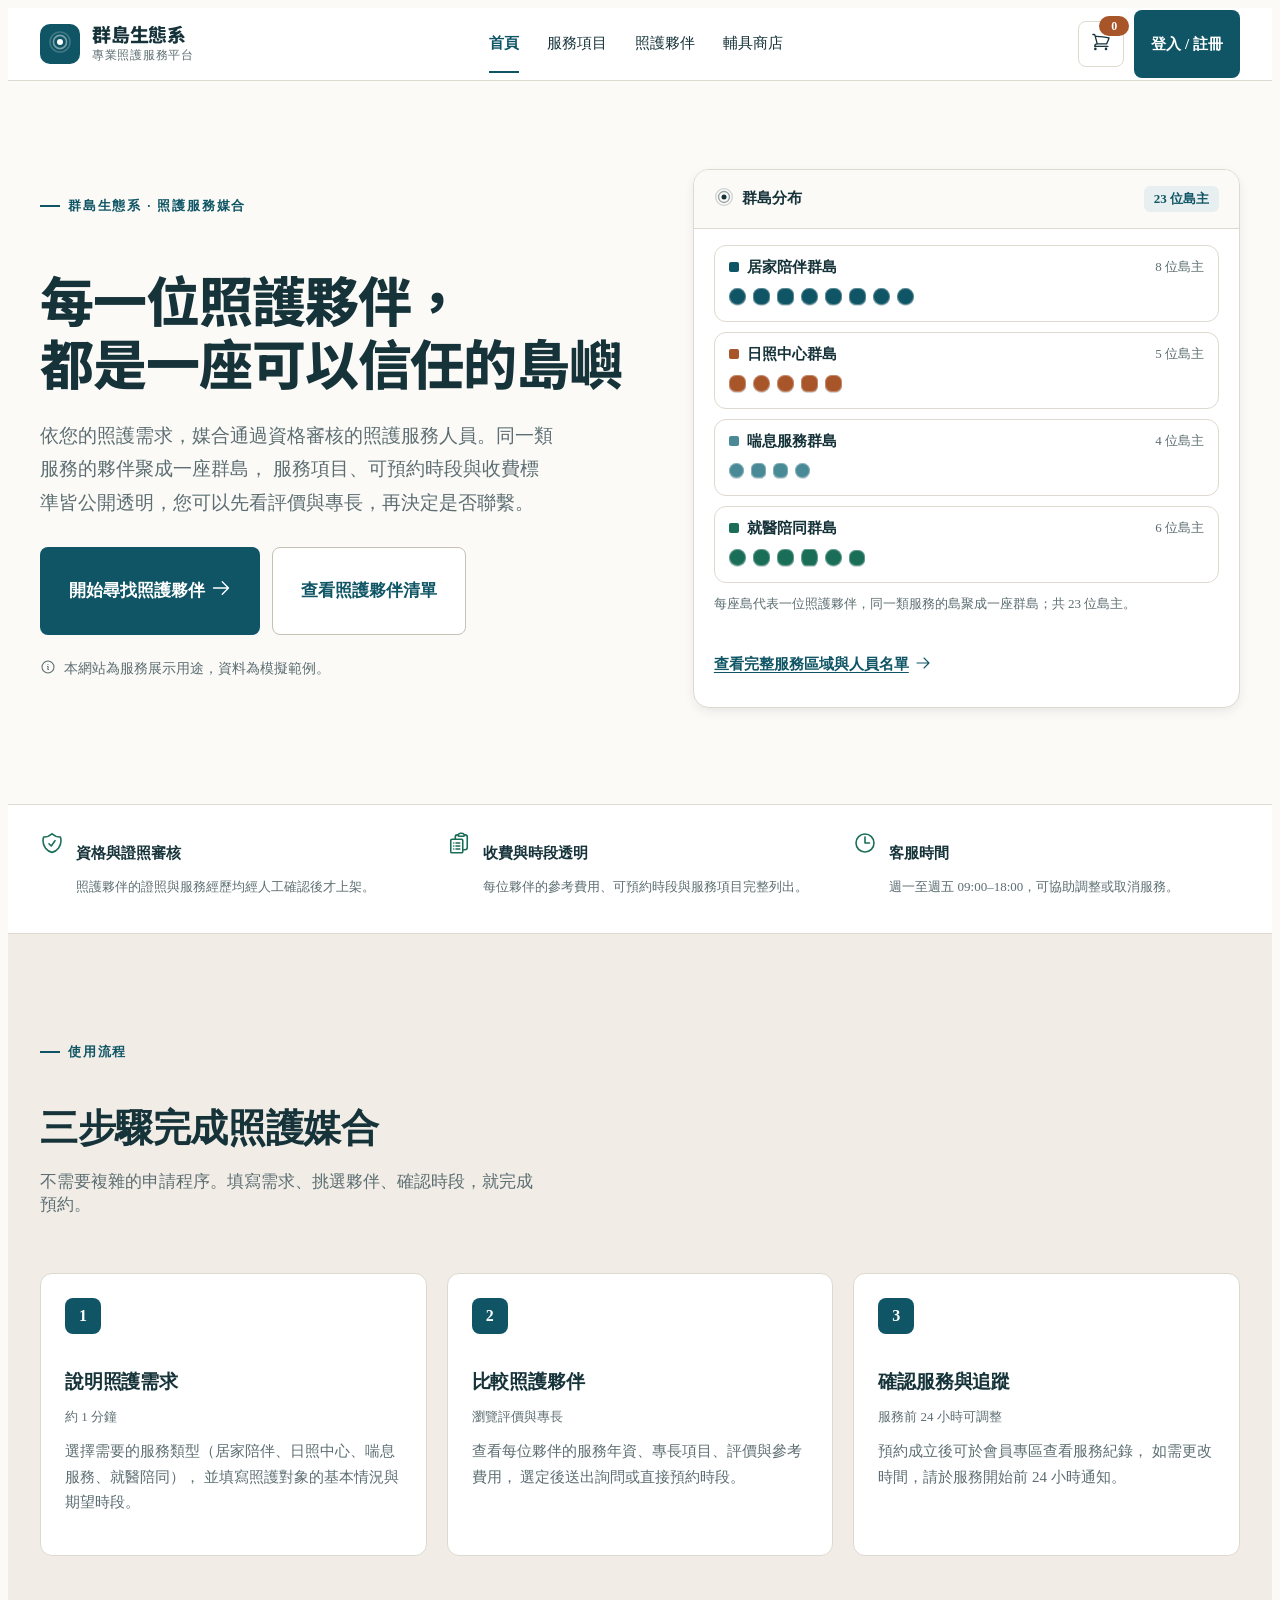
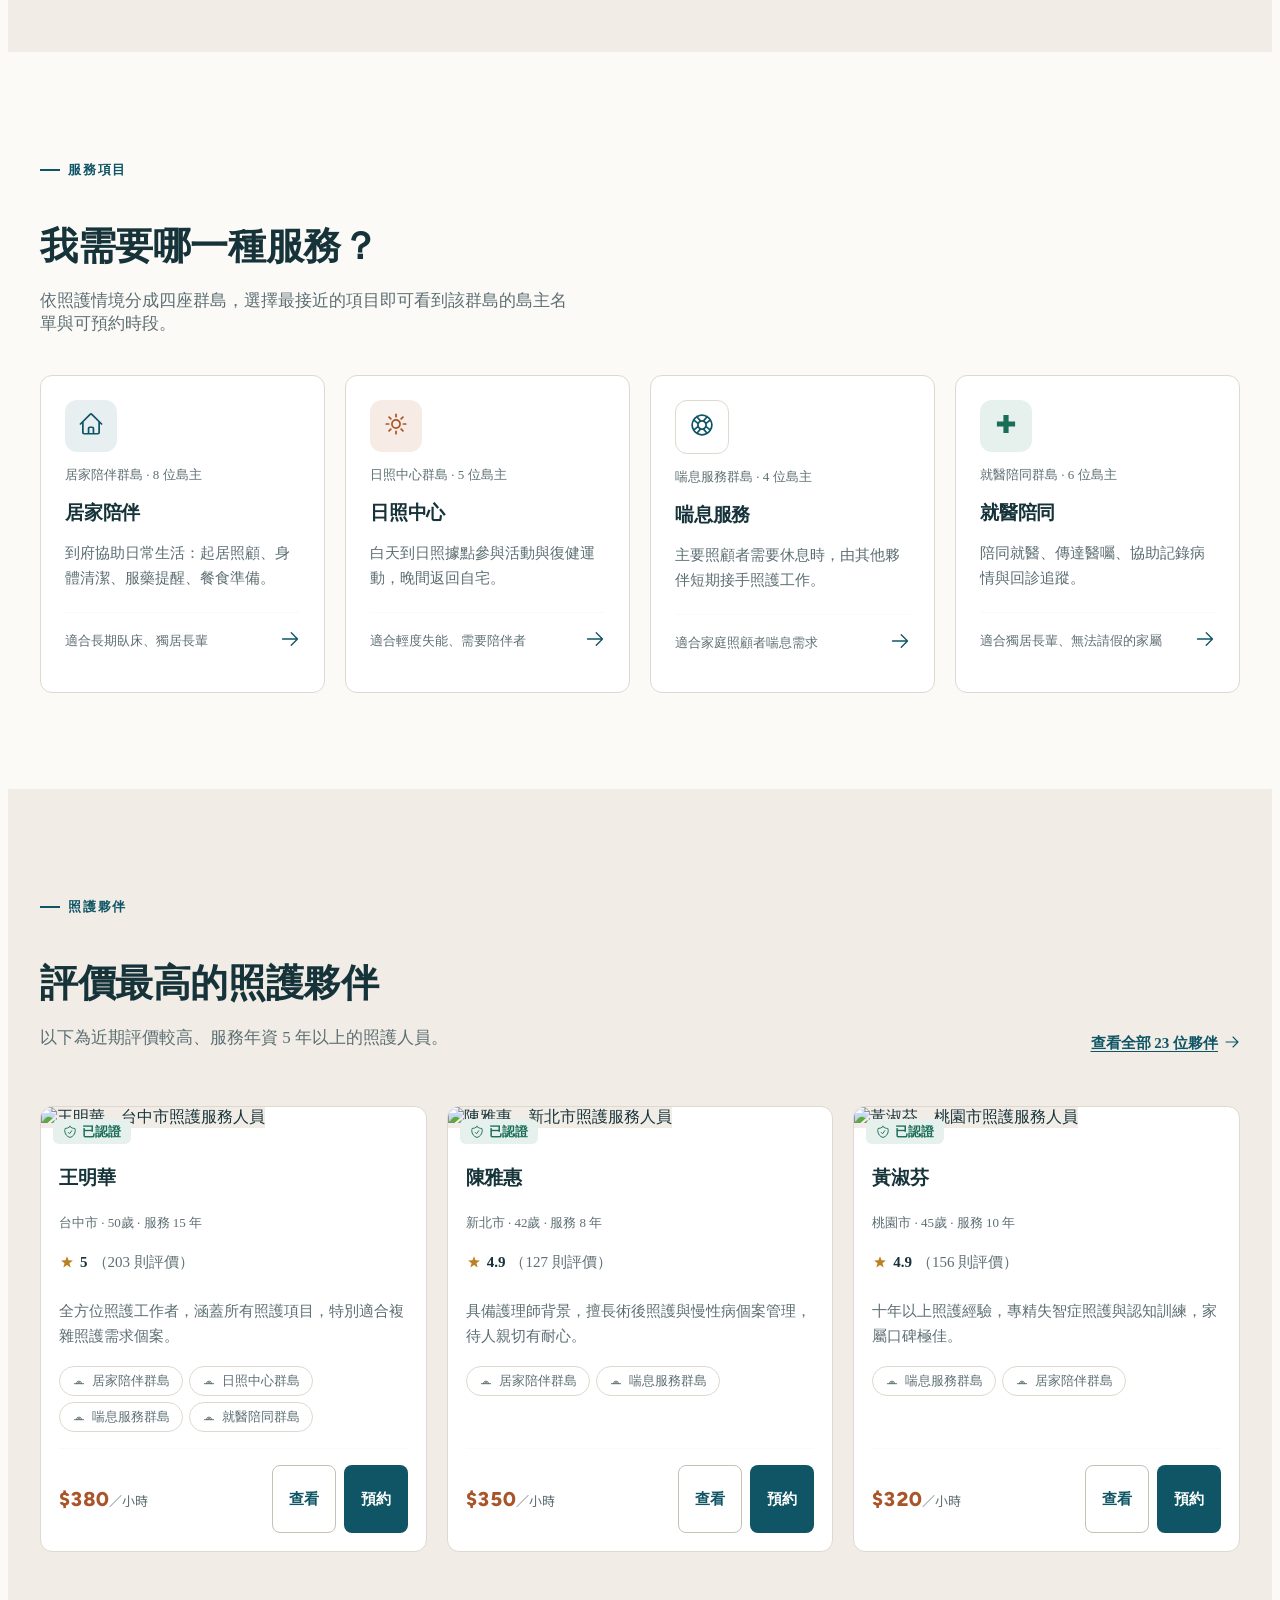
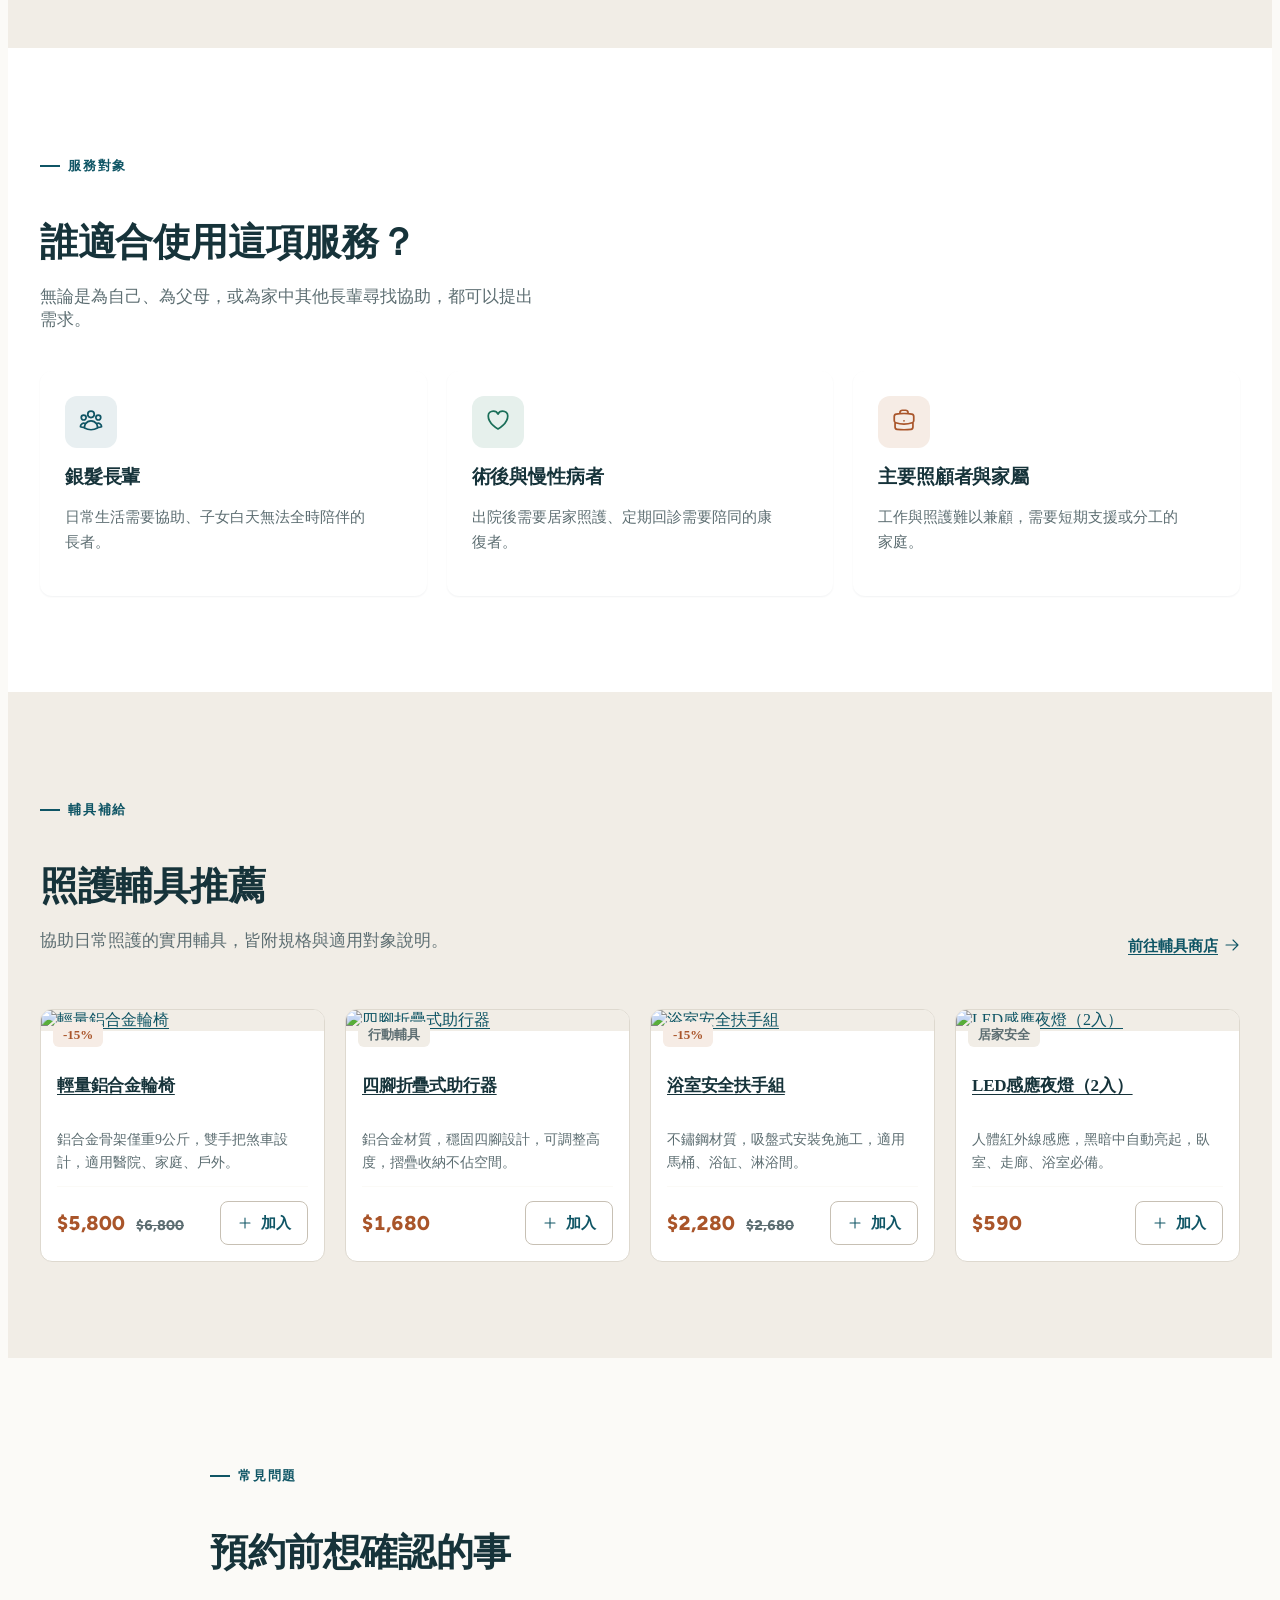
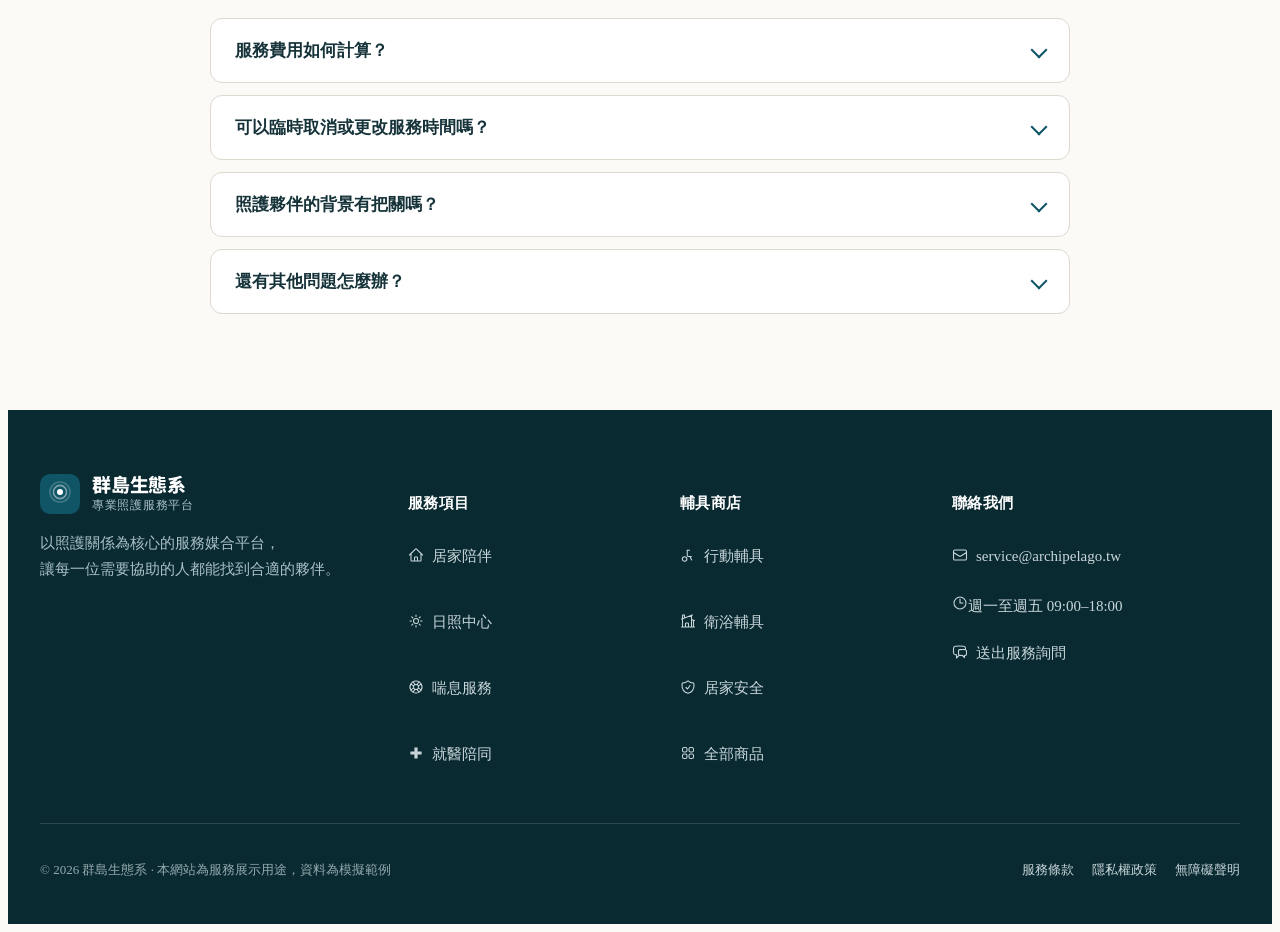
==== commit c046a320: "feat: 以海圖語彙帶回群島意象（島＝照護夥伴、群島＝服務類別） - 新增 islands.js：島形由姓名|地區決定、島大小=服務年資、群島排版含像素空間鬆弛（觸控區保證不重疊）  - careg" ====
--- a/index.html
+++ b/index.html
@@ -75,8 +75,8 @@
           <p class="eyebrow">群島生態系 · 照護服務媒合</p>
           <h1 class="hero__title">每一位照護夥伴，<br>都是一座可以信任的島嶼</h1>
           <p class="hero__lead">
-            依您的照護需求，媒合通過資格審核的照護服務人員。服務項目、可預約時段與收費標準皆公開透明，
-            您可以先看評價與專長，再決定是否聯繫。
+            依您的照護需求，媒合通過資格審核的照護服務人員。同一類服務的夥伴聚成一座群島，
+            服務項目、可預約時段與收費標準皆公開透明，您可以先看評價與專長，再決定是否聯繫。
           </p>
           <div class="hero__actions">
             <a class="btn btn--primary btn--lg" href="#services">
@@ -97,18 +97,13 @@
         <div class="hero__panel" aria-labelledby="zoneMapTitle">
           <div class="hero__panel-head">
             <span class="hero__panel-title" id="zoneMapTitle">
-              <i data-ic="map" data-ic-class="ic-20"></i>
-              服務區域分布
+              <i data-ic="archipelago" data-ic-class="ic-20"></i>
+              群島分布
             </span>
-            <span class="badge badge--info">23 位照護夥伴</span>
-          </div>
-
-          <div class="hero__map map-grid" aria-hidden="true">
-            <span class="map-pin" style="top:14%;left:8%"><i class="legend-dot" style="background:#0F5565"></i>居家陪伴 8</span>
-            <span class="map-pin" style="top:52%;left:34%"><i class="legend-dot" style="background:#A9552A"></i>日照中心 5</span>
-            <span class="map-pin" style="top:16%;left:62%"><i class="legend-dot" style="background:#4A8A97"></i>喘息服務 4</span>
-            <span class="map-pin" style="top:56%;left:74%"><i class="legend-dot" style="background:#1A6E58"></i>就醫陪同 6</span>
-          </div>
+            <span class="badge badge--info">23 位島主</span>
+          </div>
+
+          <div class="hero__chart" id="heroChart"></div>
 
           <div style="padding:4px 20px 20px">
             <div class="stack-12" id="zoneRows"></div>
@@ -197,12 +192,13 @@
         <div class="sec-head">
           <p class="eyebrow">服務項目</p>
           <h2 class="sec-title" id="servicesTitle">我需要哪一種服務？</h2>
-          <p class="sec-lead">依照護情境分成四類，選擇最接近的項目即可看到對應的照護夥伴。</p>
+          <p class="sec-lead">依照護情境分成四座群島，選擇最接近的項目即可看到該群島的島主名單與可預約時段。</p>
         </div>
 
         <div class="grid-cards grid-cards--4">
           <a class="card card--interactive" href="caregivers.html?type=home">
             <span class="icon-tile"><i data-ic="home" data-ic-class="ic-24"></i></span>
+            <p class="hero__group-count" style="margin-left:0;margin-top:14px">居家陪伴群島 · 8 位島主</p>
             <h3 class="card__title" style="margin-top:16px">居家陪伴</h3>
             <p class="card__text">到府協助日常生活：起居照顧、身體清潔、服藥提醒、餐食準備。</p>
             <p class="card__foot"><span>適合長期臥床、獨居長輩</span>
@@ -212,6 +208,7 @@
 
           <a class="card card--interactive" href="caregivers.html?type=daycare">
             <span class="icon-tile icon-tile--clay"><i data-ic="sun" data-ic-class="ic-24"></i></span>
+            <p class="hero__group-count" style="margin-left:0;margin-top:14px">日照中心群島 · 5 位島主</p>
             <h3 class="card__title" style="margin-top:16px">日照中心</h3>
             <p class="card__text">白天到日照據點參與活動與復健運動，晚間返回自宅。</p>
             <p class="card__foot"><span>適合輕度失能、需要陪伴者</span>
@@ -221,6 +218,7 @@
 
           <a class="card card--interactive" href="caregivers.html?type=respite">
             <span class="icon-tile icon-tile--line"><i data-ic="lifebuoy" data-ic-class="ic-24"></i></span>
+            <p class="hero__group-count" style="margin-left:0;margin-top:14px">喘息服務群島 · 4 位島主</p>
             <h3 class="card__title" style="margin-top:16px">喘息服務</h3>
             <p class="card__text">主要照顧者需要休息時，由其他夥伴短期接手照護工作。</p>
             <p class="card__foot"><span>適合家庭照顧者喘息需求</span>
@@ -230,6 +228,7 @@
 
           <a class="card card--interactive" href="caregivers.html?type=medical">
             <span class="icon-tile icon-tile--green"><i data-ic="medical-cross" data-ic-class="ic-24"></i></span>
+            <p class="hero__group-count" style="margin-left:0;margin-top:14px">就醫陪同群島 · 6 位島主</p>
             <h3 class="card__title" style="margin-top:16px">就醫陪同</h3>
             <p class="card__text">陪同就醫、傳達醫囑、協助記錄病情與回診追蹤。</p>
             <p class="card__foot"><span>適合獨居長輩、無法請假的家屬</span>
@@ -409,36 +408,63 @@
   <script src="data.js"></script>
   <script src="app.js"></script>
   <script src="icons.js"></script>
+  <script src="islands.js"></script>
   <script>
     // ===== 服務區域分布（群島概念 → 資料面板） =====
+    // 群島預覽：每座島＝一位照護夥伴（首頁以數量呈現，細節見照護夥伴頁）
     const zoneSummary = [
-      { key: 'homecare', name: '居家陪伴', count: 8, total: 23, label: '8 位照護夥伴' },
-      { key: 'daycare', name: '日照中心', count: 5, total: 23, label: '5 位照護夥伴' },
-      { key: 'respite', name: '喘息服務', count: 4, total: 23, label: '4 位照護夥伴' },
-      { key: 'medical', name: '就醫陪同', count: 6, total: 23, label: '6 位照護夥伴' }
+      { key: 'homecare', type: 'home', name: '居家陪伴群島', count: 8, color: '#0F5565' },
+      { key: 'daycare', type: 'daycare', name: '日照中心群島', count: 5, color: '#A9552A' },
+      { key: 'respite', type: 'respite', name: '喘息服務群島', count: 4, color: '#4A8A97' },
+      { key: 'medical', type: 'medical', name: '就醫陪同群島', count: 6, color: '#1A6E58' }
     ];
 
+    function heroIsles(zoneKey, count, color) {
+      let html = '';
+      for (let i = 0; i < count; i++) {
+        const seed = zoneKey + '#' + i;
+        const px = Islands.size(3 + Islands.hash(seed) * 16, 13, 19);
+        html += '<span class="hero__isle" style="width:' + px + 'px;height:' + px + 'px;background:' + color
+          + ';border-radius:' + Islands.shape(seed) + '" aria-hidden="true"></span>';
+      }
+      return html;
+    }
+
     function renderZoneRows() {
-      const host = document.getElementById('zoneRows');
+      const host = document.getElementById('heroChart');
+      if (!host) return;
+      const total = zoneSummary.reduce((sum, z) => sum + z.count, 0);
       host.innerHTML = zoneSummary.map(z => `
-        <a href="caregivers.html?type=${z.key === 'homecare' ? 'home' : z.key}"
-           class="list-row" style="padding:12px 14px;text-decoration:none;color:inherit">
-          <span class="list-row__main">
-            <span style="display:flex;justify-content:space-between;gap:12px;align-items:baseline">
-              <span style="font-weight:700">${z.name}</span>
-              <span class="num" style="font-size:0.8125rem;color:var(--muted)">${z.label}</span>
-            </span>
-            <span class="zone__bar"><i style="width:${Math.round(z.count / z.total * 100)}%"></i></span>
+        <a class="hero__group" href="caregivers.html?type=${z.type}">
+          <span class="hero__group-head">
+            <span class="legend-dot" style="background:${z.color}" aria-hidden="true"></span>
+            ${z.name}
+            <span class="hero__group-count">${z.count} 位島主</span>
           </span>
-          <i data-ic="chevron-right" data-ic-class="ic-20" style="color:var(--ocean)"></i>
+          <span class="hero__isles">${heroIsles(z.key, z.count, z.color)}</span>
         </a>
-      `).join('');
-      renderIcons(host);
+      `).join('') + `
+        <p class="hint" style="margin:2px 0 0">
+          每座島代表一位照護夥伴，同一類服務的島聚成一座群島；共 ${total} 位島主。
+        </p>
+      `;
     }
 
     // ===== 精選照護夥伴 =====
+    const serviceToIsland = {
+      居家服務: '居家陪伴群島',
+      日間照顧: '日照中心群島',
+      喘息服務: '喘息服務群島',
+      醫療陪同: '就醫陪同群島'
+    };
+
     function serviceTags(cg) {
-      return (cg.serviceNames || []).map(s => `<span class="tag">${s}</span>`).join('');
+      return (cg.serviceNames || []).map(s => {
+        const island = serviceToIsland[s];
+        return island
+          ? `<span class="tag">${icon('island', 'ic-14')}${island}</span>`
+          : `<span class="tag">${s}</span>`;
+      }).join('');
     }
 
     function createCaregiverCardPro(cg) {
--- a/styles.css
+++ b/styles.css
@@ -1491,3 +1491,353 @@
   .brand__tag { display: none; }
   .brand__name { font-size: 1.0625rem; }
 }
+
+
+/* =========================================================================
+   海圖：群島分布（每座島＝一位照護夥伴，同一類服務的島＝一座群島）
+   語彙：淡色海域＋細等高線＋經緯格，瑞士製圖式，非卡通插畫
+   ========================================================================= */
+.chart {
+  background: #fff;
+  border: 1px solid var(--line);
+  border-radius: var(--radius-lg);
+  overflow: hidden;
+}
+.chart__head {
+  display: flex;
+  flex-wrap: wrap;
+  gap: 14px 24px;
+  align-items: flex-start;
+  justify-content: space-between;
+  padding: 20px 24px;
+  border-bottom: 1px solid var(--line);
+  background: var(--paper);
+}
+.chart__hint {
+  font-size: 0.9375rem;
+  line-height: 1.7;
+  color: var(--muted);
+  max-width: 68ch;
+  margin-top: 8px;
+}
+.chart__hint strong { color: var(--ink); font-weight: 700; }
+.chart__canvas {
+  position: relative;
+  height: 460px;
+  background: var(--paper);
+  overflow: hidden;
+}
+@media (min-width: 900px) {
+  .chart__canvas { height: 480px; }
+}
+.chart__grid {
+  position: absolute;
+  inset: 0;
+  background-image:
+    linear-gradient(rgba(15, 85, 101, 0.06) 1px, transparent 1px),
+    linear-gradient(90deg, rgba(15, 85, 101, 0.06) 1px, transparent 1px);
+  background-size: 40px 40px;
+}
+.chart__contours {
+  position: absolute;
+  inset: 0;
+  width: 100%;
+  height: 100%;
+  color: rgba(15, 85, 101, 0.13);
+  pointer-events: none;
+}
+.chart__foot {
+  display: flex;
+  flex-wrap: wrap;
+  gap: 10px 24px;
+  align-items: center;
+  padding: 14px 24px;
+  border-top: 1px solid var(--line);
+  background: #fff;
+  font-size: 0.8125rem;
+  color: var(--muted);
+}
+.chart__foot span { display: inline-flex; align-items: center; gap: 7px; }
+.chart__scale {
+  display: inline-block;
+  width: 44px;
+  height: 8px;
+  border-left: 1px solid var(--line-strong);
+  border-right: 1px solid var(--line-strong);
+  border-bottom: 1px solid var(--line-strong);
+}
+
+/* 群島（一座群島＝一類服務） */
+.archipelago {
+  position: absolute;
+  display: flex;
+  flex-direction: column;
+  gap: 10px;
+}
+.archipelago__ring {
+  position: absolute;
+  inset: 34px 6px 6px 6px;
+  border: 1px dashed rgba(15, 85, 101, 0.22);
+  border-radius: 48% 52% 46% 54% / 54% 46% 52% 48%;
+  pointer-events: none;
+}
+.archipelago__label {
+  position: relative;
+  z-index: 2;
+  display: inline-flex;
+  align-items: center;
+  gap: 8px;
+  align-self: flex-start;
+  min-height: 44px;
+  padding: 6px 12px;
+  border: 1px solid var(--line);
+  border-radius: var(--radius-sm);
+  background: rgba(255, 255, 255, 0.92);
+  color: var(--ink);
+  font-size: 0.9375rem;
+  font-weight: 700;
+  cursor: pointer;
+  box-shadow: var(--shadow-1);
+  transition: border-color var(--dur) var(--ease), box-shadow var(--dur) var(--ease);
+}
+.archipelago__label:hover {
+  border-color: var(--isle-color, var(--ocean));
+  box-shadow: var(--shadow-2);
+}
+.archipelago__count {
+  font-size: 0.8125rem;
+  font-weight: 500;
+  color: var(--muted);
+  font-variant-numeric: tabular-nums;
+}
+.archipelago__field {
+  position: relative;
+  flex: 1 1 auto;
+}
+
+/* 島（一位照護夥伴） */
+.isle {
+  position: absolute;
+  width: 44px;
+  height: 44px;
+  padding: 0;
+  border: 0;
+  background: transparent;
+  cursor: pointer;
+  z-index: 1;
+}
+.isle[hidden] { display: none; }
+.isle__ring,
+.isle__dot {
+  position: absolute;
+  left: 50%;
+  top: 50%;
+  pointer-events: none;
+}
+.isle__ring {
+  width: calc(var(--isle-size) + 14px);
+  height: calc(var(--isle-size) + 14px);
+  margin: calc((var(--isle-size) + 14px) / -2) 0 0 calc((var(--isle-size) + 14px) / -2);
+  border: 1px solid rgba(15, 85, 101, 0.16);
+  border-radius: 50%;
+}
+.isle__dot {
+  width: var(--isle-size);
+  height: var(--isle-size);
+  margin: calc(var(--isle-size) / -2) 0 0 calc(var(--isle-size) / -2);
+  background: var(--isle-color, var(--ocean));
+  border-radius: var(--isle-shape, 50%);
+  box-shadow: 0 1px 0 rgba(10, 42, 50, 0.22), inset 0 0 0 1px rgba(255, 255, 255, 0.28);
+  transition: transform var(--dur) var(--ease), box-shadow var(--dur) var(--ease);
+}
+.isle:hover .isle__dot,
+.isle:focus-visible .isle__dot {
+  transform: scale(1.14);
+  box-shadow: 0 2px 8px -2px rgba(10, 42, 50, 0.35), inset 0 0 0 1px rgba(255, 255, 255, 0.4);
+}
+.isle:hover .isle__ring,
+.isle:focus-visible .isle__ring { border-color: rgba(15, 85, 101, 0.38); }
+.isle__tip {
+  position: absolute;
+  left: 50%;
+  bottom: calc(100% + 4px);
+  transform: translateX(-50%) translateY(4px);
+  min-width: 176px;
+  padding: 10px 12px;
+  background: #fff;
+  border: 1px solid var(--line);
+  border-radius: var(--radius-sm);
+  box-shadow: var(--shadow-2);
+  text-align: left;
+  opacity: 0;
+  pointer-events: none;
+  transition: opacity var(--dur) var(--ease), transform var(--dur) var(--ease);
+  z-index: 6;
+}
+.isle--tip-below .isle__tip {
+  bottom: auto;
+  top: calc(100% + 4px);
+  transform: translateX(-50%) translateY(-4px);
+}
+.isle:hover .isle__tip,
+.isle:focus-visible .isle__tip {
+  opacity: 1;
+  transform: translateX(-50%) translateY(0);
+}
+.isle__tip-name { font-size: 0.9375rem; font-weight: 700; color: var(--ink); }
+.isle__tip-meta { font-size: 0.8125rem; color: var(--muted); margin-top: 2px; }
+.isle__tip-row {
+  display: flex;
+  flex-wrap: wrap;
+  gap: 6px 10px;
+  align-items: center;
+  margin-top: 6px;
+  font-size: 0.8125rem;
+  font-variant-numeric: tabular-nums;
+}
+.isle__tip-action { color: var(--ocean); font-weight: 700; }
+
+/* 被搜尋／篩選排除的群島與島 */
+.archipelago[hidden] { display: none; }
+.archipelago--dim { opacity: 0.32; }
+
+/* 手機：海圖改為群島清單（每座島一列，維持 48px 觸控高度） */
+.chart__list { display: flex; flex-direction: column; gap: 8px; padding: 16px 16px 20px; }
+.chart__group { border: 1px solid var(--line); border-radius: var(--radius); overflow: hidden; background: #fff; }
+.chart__group-head {
+  display: flex;
+  align-items: center;
+  justify-content: space-between;
+  gap: 12px;
+  width: 100%;
+  min-height: 52px;
+  padding: 12px 16px;
+  border: 0;
+  border-bottom: 1px solid var(--paper);
+  background: var(--paper);
+  color: var(--ink);
+  font-size: 0.9375rem;
+  font-weight: 700;
+  text-align: left;
+  cursor: pointer;
+}
+.isle-row {
+  display: flex;
+  align-items: center;
+  gap: 12px;
+  width: 100%;
+  min-height: 56px;
+  padding: 8px 16px;
+  border: 0;
+  border-top: 1px solid var(--paper);
+  background: #fff;
+  color: inherit;
+  text-align: left;
+  cursor: pointer;
+}
+.isle-row:hover { background: #fcfdfd; }
+.isle-row[hidden] { display: none; }
+.isle-row__dot { flex: 0 0 auto; }
+.isle-row__main { min-width: 0; flex: 1 1 auto; }
+.isle-row__name { font-size: 1rem; font-weight: 700; }
+.isle-row__meta { font-size: 0.8125rem; color: var(--muted); }
+.isle-row__price { font-size: 0.9375rem; font-weight: 700; color: var(--coral); font-variant-numeric: tabular-nums; }
+
+/* 海圖輔助：切換顯示、清單島形、高亮 */
+.chart__canvas[hidden],
+.chart__list[hidden] { display: none; }
+.isle-mark {
+  display: inline-block;
+  flex: 0 0 auto;
+  box-shadow: 0 1px 0 rgba(10, 42, 50, 0.22), inset 0 0 0 1px rgba(255, 255, 255, 0.28);
+}
+.isle-row__name,
+.isle-row__meta { display: block; }
+.cg-row--highlight {
+  border-color: var(--ocean);
+  box-shadow: 0 0 0 3px rgba(15, 85, 101, 0.14);
+}
+@media (min-width: 768px) {
+  .chart__list { display: none; }
+}
+
+/* 海圖調校（後置覆寫） */
+.chart__canvas { height: 460px; }
+@media (min-width: 768px) { .chart__canvas { height: 520px; } }
+@media (min-width: 900px) { .chart__canvas { height: 560px; } }
+
+/* 島周圍的淺灘環（讀起來像礁岩周圍的淺水） */
+.isle__ring {
+  background: rgba(15, 85, 101, 0.07);
+  border-color: rgba(15, 85, 101, 0.14);
+}
+.isle:hover .isle__ring,
+.isle:focus-visible .isle__ring { background: rgba(15, 85, 101, 0.12); }
+
+/* 群島虛線範圍收緊，貼合島群 */
+.archipelago__ring { inset: 40px 10px 10px 10px; border-color: rgba(15, 85, 101, 0.18); }
+
+/* 錨點落點：避免被 sticky 導覽列蓋住 */
+section[id],
+h1[id], h2[id], h3[id],
+[id]:target { scroll-margin-top: calc(var(--nav-h) + 16px); }
+
+/* ------------------------------------------------- Hero 群島預覽（首頁） */
+.hero__chart {
+  display: flex;
+  flex-direction: column;
+  gap: 10px;
+  padding: 16px 20px 8px;
+}
+.hero__group {
+  display: flex;
+  flex-direction: column;
+  gap: 8px;
+  padding: 12px 14px;
+  border: 1px solid var(--line);
+  border-radius: var(--radius);
+  background: #fff;
+  color: inherit;
+  text-decoration: none;
+  transition: border-color var(--dur) var(--ease), box-shadow var(--dur) var(--ease);
+}
+.hero__group:hover { border-color: var(--ocean); box-shadow: var(--shadow-1); }
+.hero__group-head {
+  display: flex;
+  align-items: center;
+  gap: 8px;
+  font-size: 0.9375rem;
+  font-weight: 700;
+}
+.hero__group-count {
+  margin-left: auto;
+  font-size: 0.8125rem;
+  font-weight: 500;
+  color: var(--muted);
+  font-variant-numeric: tabular-nums;
+}
+.hero__isles {
+  display: flex;
+  align-items: center;
+  gap: 7px;
+  flex-wrap: wrap;
+  min-height: 24px;
+}
+.hero__isle {
+  display: inline-block;
+  flex: 0 0 auto;
+  box-shadow: 0 1px 0 rgba(10, 42, 50, 0.2), inset 0 0 0 1px rgba(255, 255, 255, 0.3);
+}
+
+/* 群島清單列：評分附在名字右側，避免手機換行 */
+.isle-row__rate {
+  display: inline-flex;
+  align-items: center;
+  gap: 3px;
+  margin-left: 8px;
+  font-size: 0.8125rem;
+  font-weight: 700;
+  color: var(--ink);
+  font-variant-numeric: tabular-nums;
+}
+.isle-row__rate svg { color: #b98123; }
